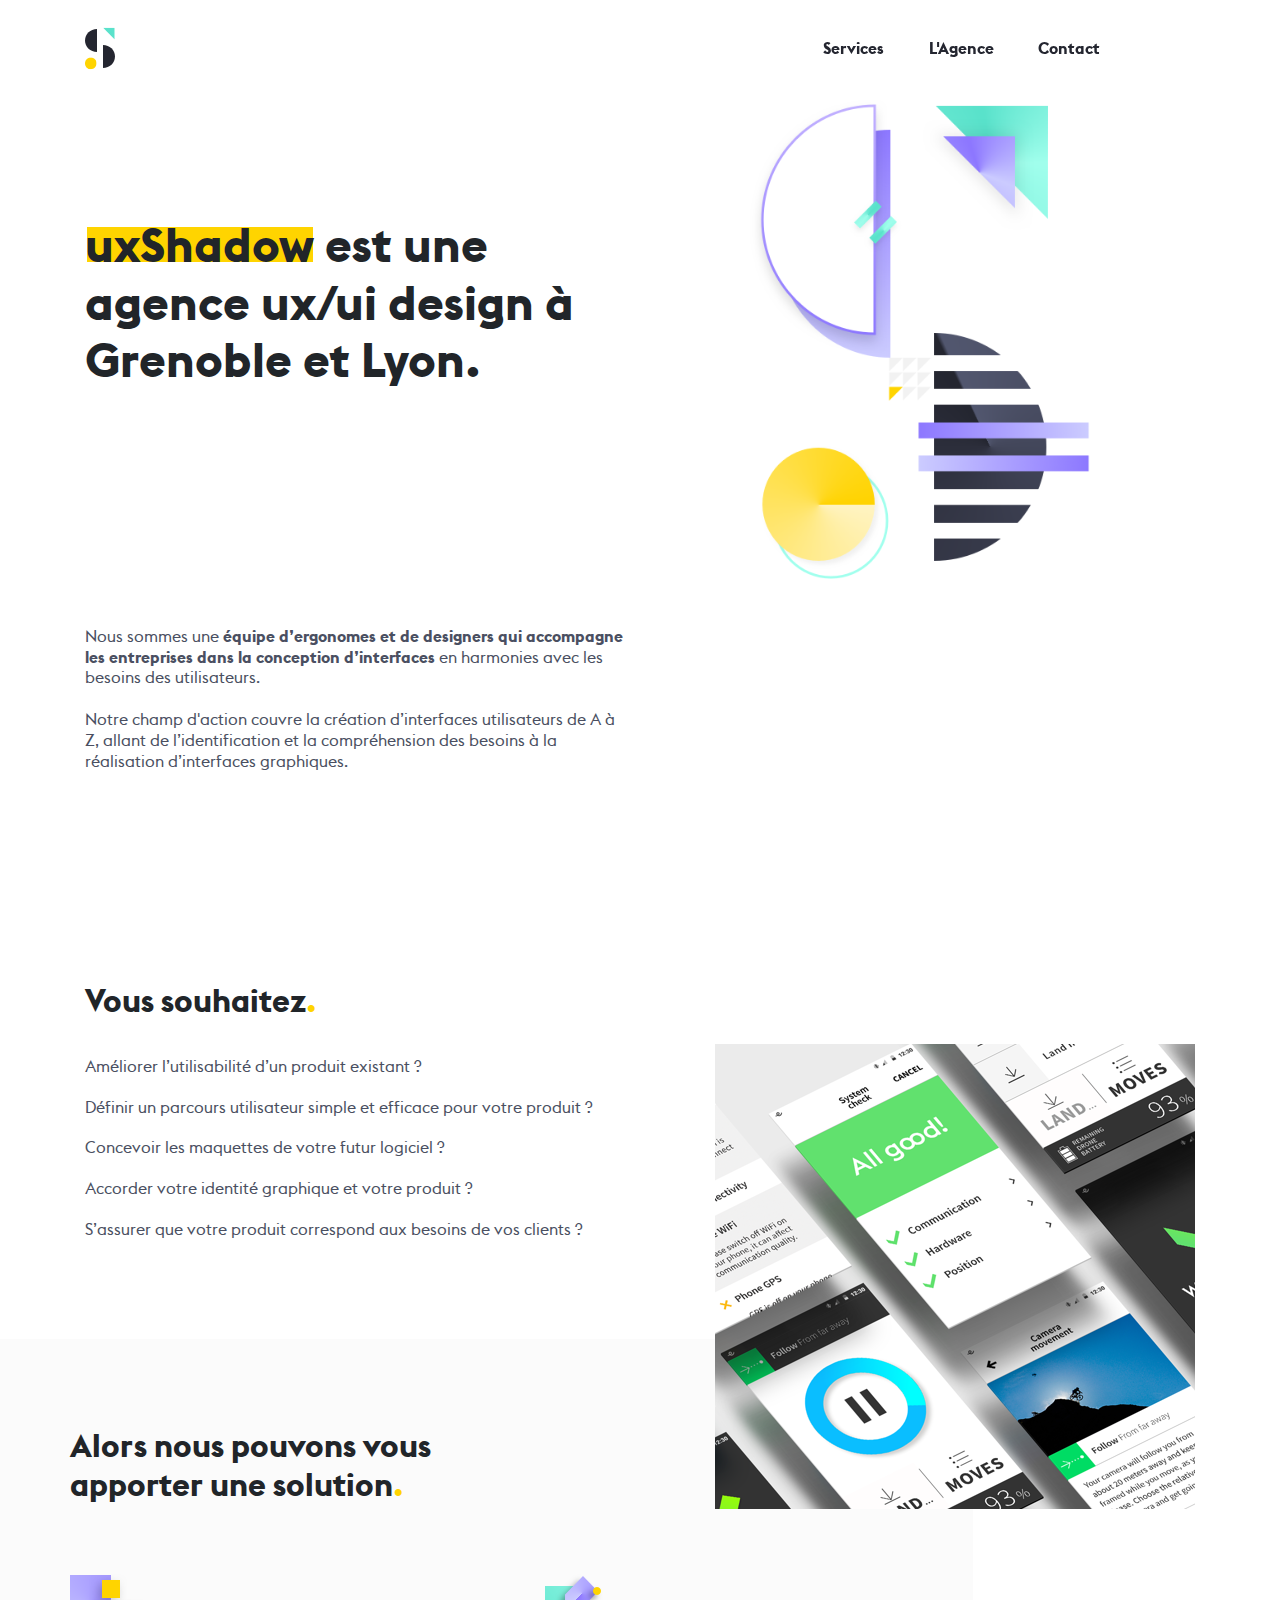
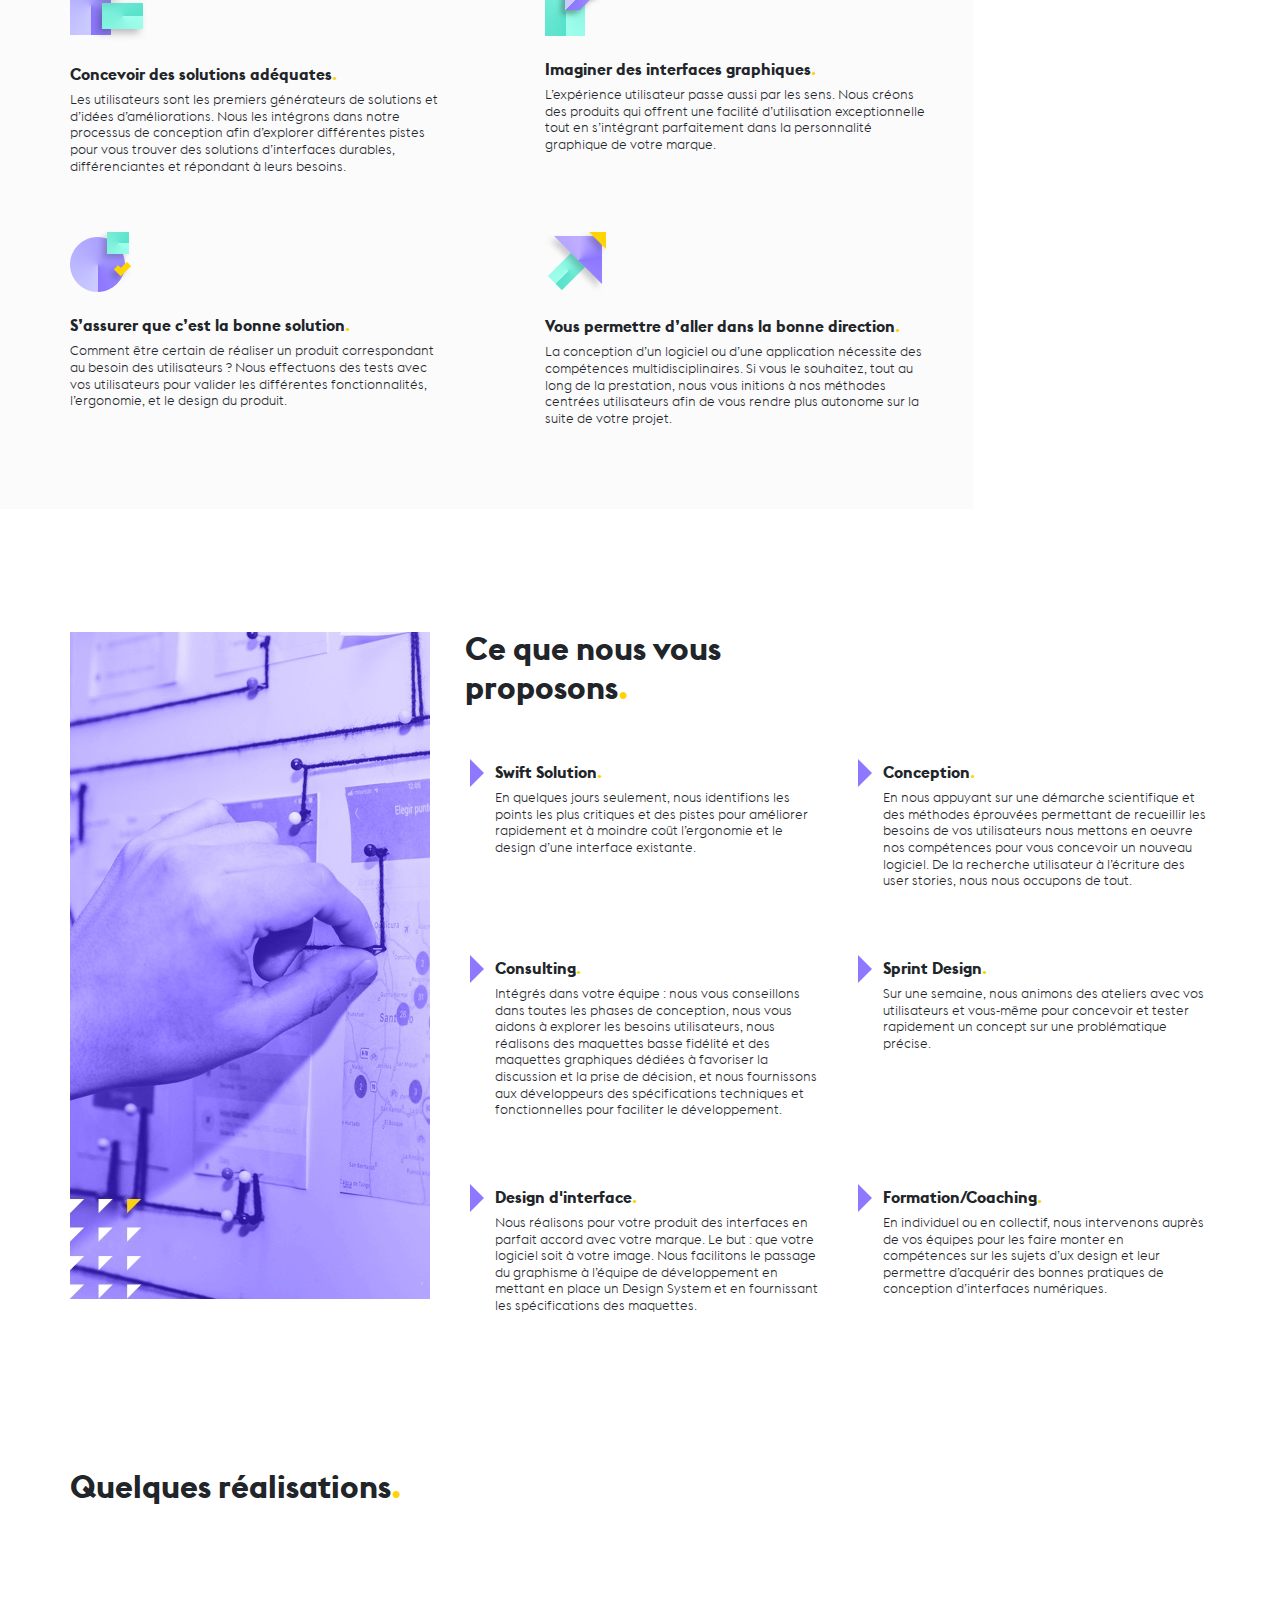
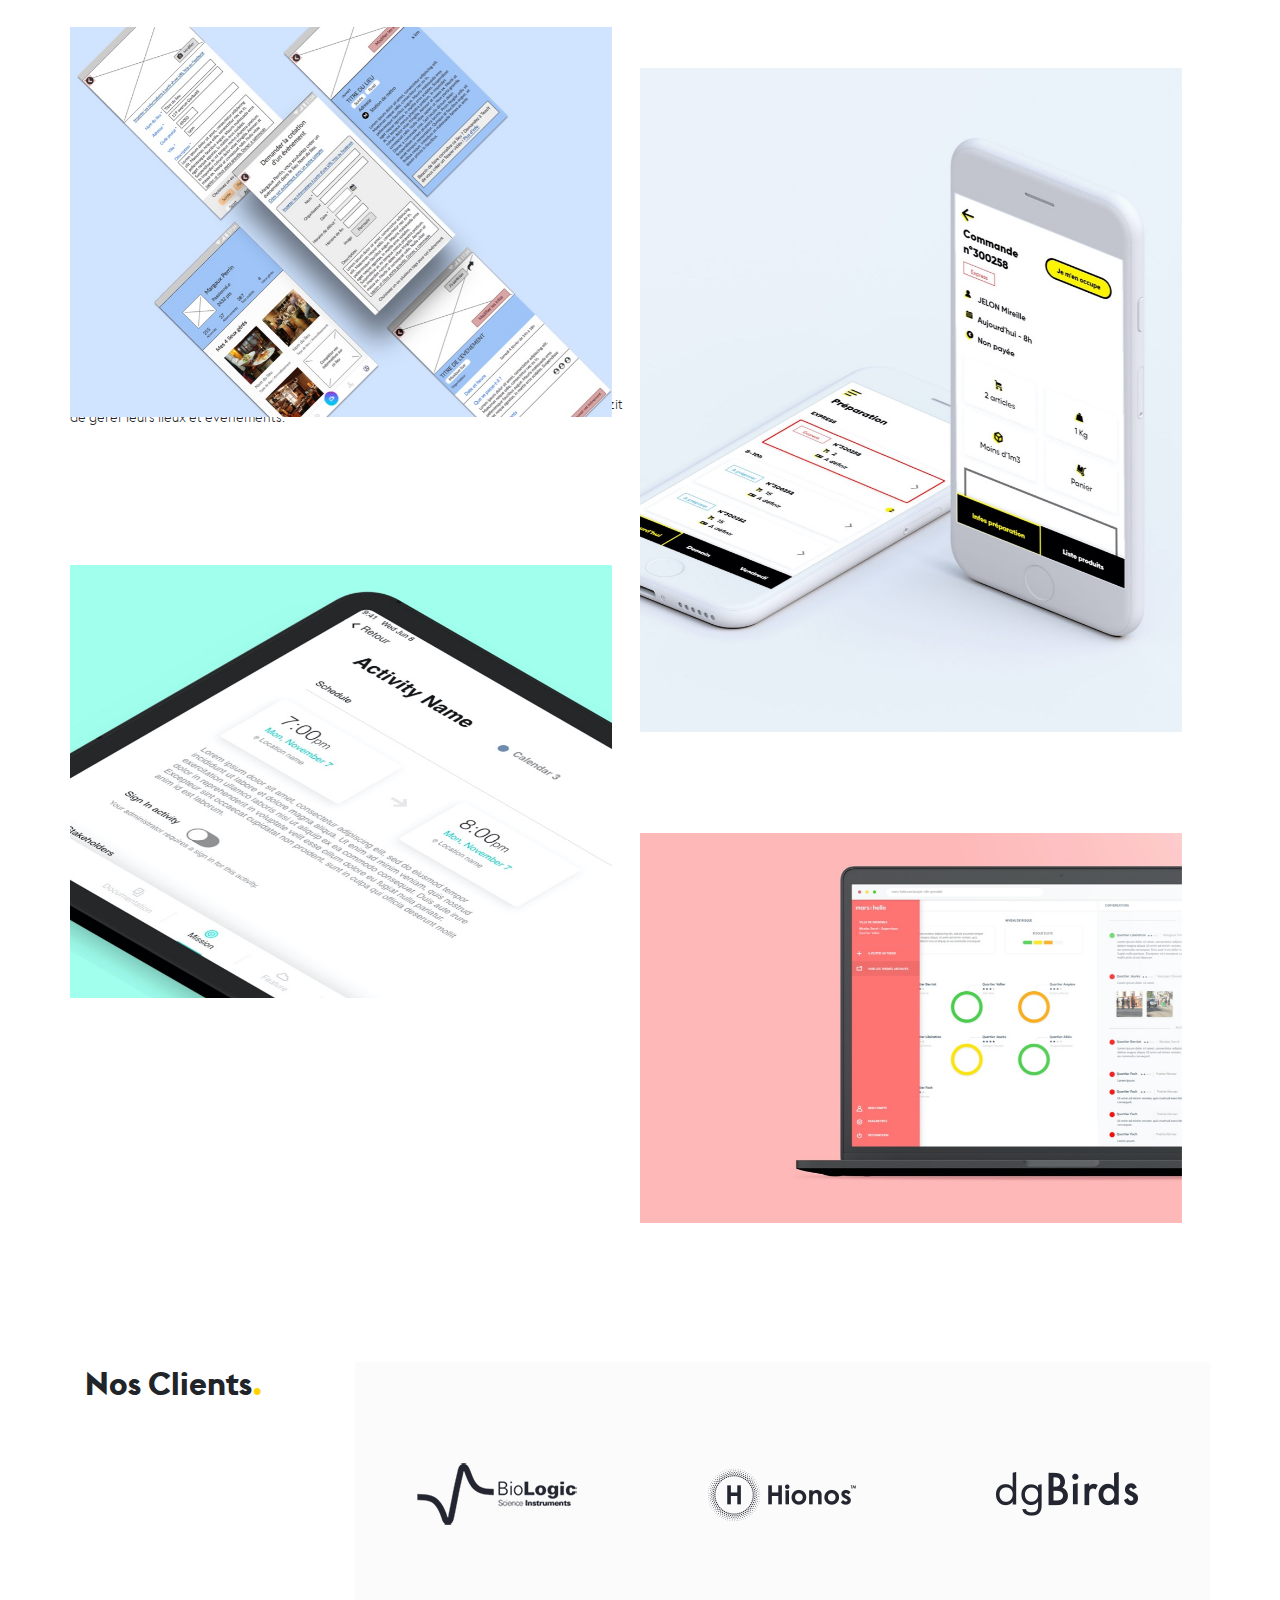
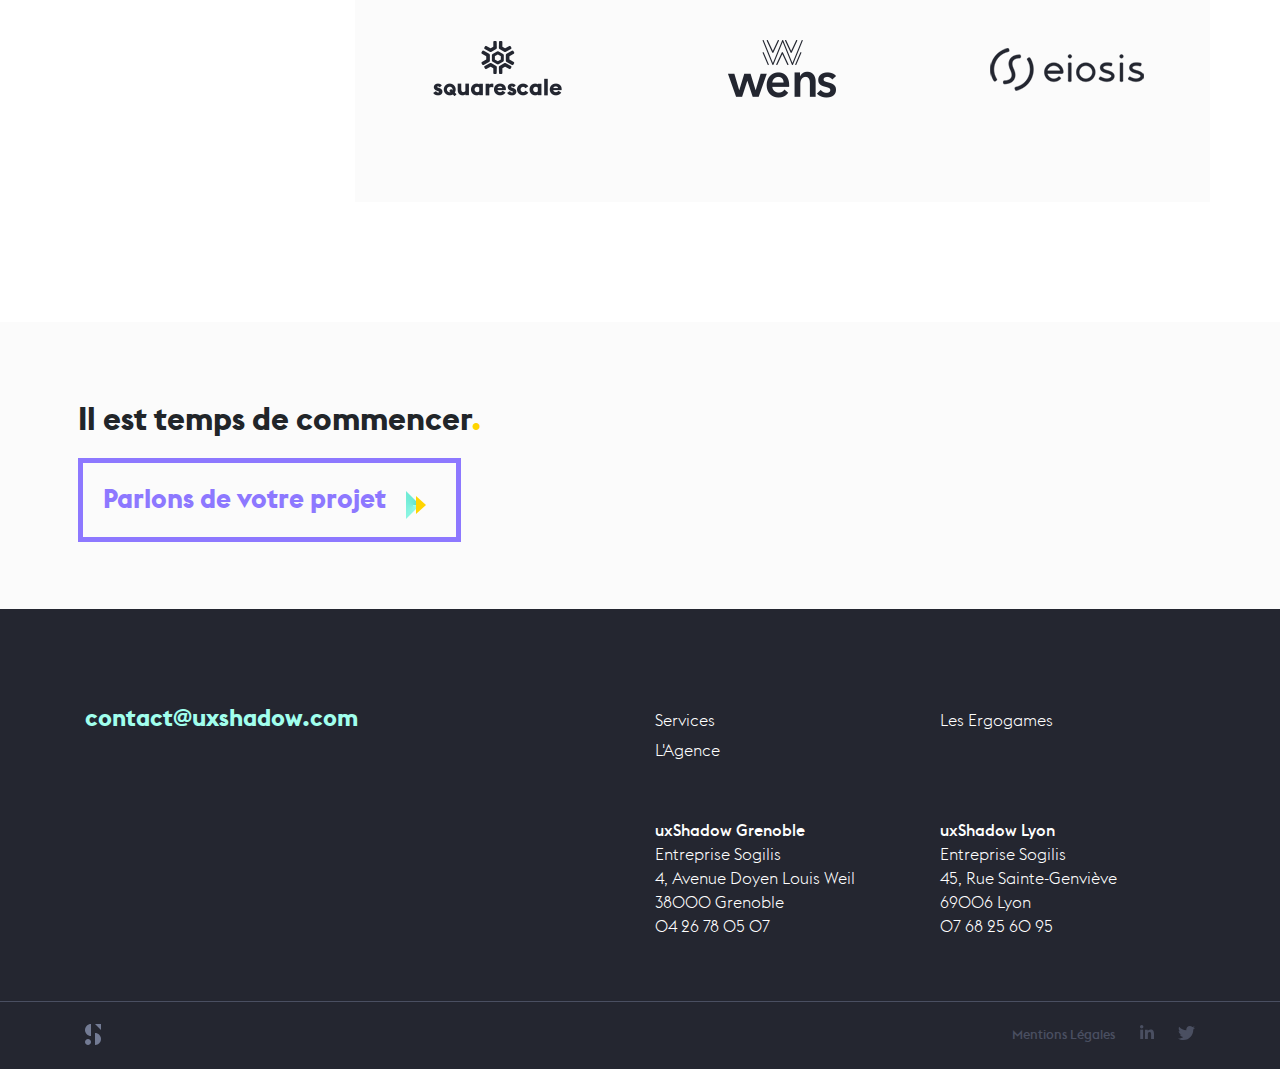
==== index.html @ 004f7e69 "Add files" ====
<!DOCTYPE html>
<html lang="fr">
    <head>

        <!-- Global site tag (gtag.js) - Google Analytics -->
        <script async src="https://www.googletagmanager.com/gtag/js?id=UA-165370632-1"></script>
        <script>
          window.dataLayer = window.dataLayer || [];
          function gtag(){dataLayer.push(arguments);}
          gtag('js', new Date());

          gtag('config', 'UA-165370632-1');
        </script>


        <!-- En-tête de la page -->
        <meta charset="utf-8" />
        <meta name="viewport" content="width=device-width, initial-scale=1, viewport-fit=cover">
        <meta name="viewport" content="width=device-width, initial-scale=1.0">
        <link rel="stylesheet" href="stylesheets/style.css" type="text/css" />
        <link rel="stylesheet" type="text/css" href="stylesheets/bootstrap.css">


        <meta name="google-site-verification" content="0E5t7YF8ZiAk8KM79HQXFUzlAQMVkaPgyvxHr-C_xAs" />
        <meta name="googlebot" content="index, follow" />
        <meta name="description" content="Agence spécialisée UX et UI basée à Grenoble et Lyon. Nous vous accompagnons dans tous vos projets de création ou d'amélioration de l'expérience utilisateur.">
        <meta name="keywords" content="UX Design, UI Design, ergonomie, expérience utilisateur, design interface, design graphique, ergonomie d'interface">
        <meta name="robots" content="index"/>
        <meta name="googlebot" content="index"/>
        <meta name="title" content="uxShadow - Agence UX et UI Design basée à Grenoble et Lyon.">


        <!--<meta name="twitter:card" content="summary" />
        <meta name="twitter:site" content="@flickr" />
        <meta name="twitter:title" content="Small Island Developing States Photo Submission" />
        <meta name="twitter:description" content="View the album on Flickr." />
        <meta name="twitter:image" content="https://farm6.staticflickr.com/5510/14338202952_93595258ff_z.jpg" />-->


        <title>uxShadow - Agence UX/UI à Grenoble et Lyon</title>

        <script src="https://ajax.googleapis.com/ajax/libs/jquery/3.3.1/jquery.min.js" type="text/javascript"></script>
        <script src="../js/js.cookie.js" charset="utf-8" type="text/javascript"></script>

        <link rel="icon" type="image/png" href="img/favicon.png"/>
    </head>

    <body>

        <div class="container-fluid header_content d-md-block d-none">
            <div class="container">
                <div class="row">
                    <div class="col-xl-1 col-lg-1 col-md-1 col-sm-1 ">
                        <a href="index.html"><img src="img/header_logo_uxshadow.svg"></a>
                    </div>
                    <div class="col-xl-6 col-lg-7 offset-lg-4 col-md-10 offset-md-1 text-right menu">
                        <a href="services.html" class="link_services">Services</a>
                        <!--<a href="" class="link_realisations">Réalisations</a>-->
                        <a href="agence.html" class="link_agence">L'Agence</a>
                        <a href="contact.html" class="link_contact">Contact</a>
                    </div>
                </div>
            </div>
        </div>

    
        <div class="container home_hero">
            <div class="row">
                <div class="col-lg-6 col-md-6 col-sm-6 col-10 order-sm-1 order-2">
                    <h1 class="mega_title_1">uxShadow est une agence ux/ui design à Grenoble et Lyon. </h1>

                    <p class="text_level_16pt d-sm-block">
                        Nous sommes une <span class="bold">équipe d’ergonomes et de designers qui accompagne les entreprises dans la conception d’interfaces </span>en harmonies avec les besoins des utilisateurs.
                        <br/><br/>
                        Notre champ d'action couvre la création d’interfaces utilisateurs de A à Z, allant de l’identification et la compréhension des besoins à la réalisation d’interfaces graphiques.
                    </p>
                </div>

                <div class="col-lg-5 offset-lg-1 col-md-6 offset-md-0 col-sm-5 offset-sm-1 col-6 offset-3 order-sm-2 order-1">
                        <img src="img/home_hero_illustr_1.png">
                </div>
            </div>
        </div>


        <!-- Block XS :OFF -> SM:ON -->
            <div class="container home_values d-none d-sm-block">
                <div class="row">
                    <div class="col-lg-6 col-md-6 col-sm-6">
                        <h1 class="mega_title_2">Vous souhaitez<span class="supernova">.</span></h1>
                        <ul>
                            <li class="text_level_16pt">Améliorer l’utilisabilité d’un produit existant ?</li>
                            <li class="text_level_16pt">Définir un parcours utilisateur simple et efficace pour votre produit ? </li>
                            <li class="text_level_16pt">Concevoir les maquettes de votre futur logiciel ?</li>
                            <li class="text_level_16pt">Accorder votre identité graphique et votre produit ? </li>
                            <li class="text_level_16pt">S’assurer que votre produit correspond aux besoins de vos clients ? </li>
                        </ul>
                    </div>

                    <div class="col-lg-6 col-md-6 col-sm-6 text-right">
                        <img src="img/home_value_img_480x265.png" class="thumbnail_scroll">
                    </div>
                </div>
            </div>

        <!-- Block XS :ON -> SM:OFF -->
            <div class="container-fluid home_values_background d-block d-sm-none">
                <div class="container home_values">
                    <div class="row">
                        <div class="col-lg-6 col-md-6 col-sm-6 no_padding_left">
                            <h1 class="mega_title_2">Vous souhaitez<span class="supernova">.</span></h1>
                            <ul>
                                <li class="text_level_16pt">Améliorer l’utilisabilité d’un produit existant ?</li>
                                <li class="text_level_16pt">Définir un parcours utilisateur simple et efficace pour votre produit ? </li>
                                <li class="text_level_16pt">Concevoir les maquettes de votre futur logiciel ?</li>
                                <li class="text_level_16pt">Accorder votre identité graphique et votre produit ? </li>
                                <li class="text_level_16pt">S’assurer que votre produit correspond aux besoins de vos clients ? </li>
                            </ul>
                        </div>
                    </div>
                </div>
            </div>
            <div class="container-fluid home_values_img d-block d-sm-none text-right">
                <img src="img/home_value_img_480x265.png">
            </div>



        <div class="container-fluid home_solutions_background d-sm-block d-none"></div>

        <div class="container home_solutions_content">
            <div class="row">
                <div class="-col-lg-4 col-md-6 col-sm-6 no_padding_left">
                    <h1 class="mega_title_2">Alors nous pouvons vous <br/>apporter une solution<span class="supernova">.</span> </h1>
                </div>
            </div>
            <div class="row">
                <div class="col-lg-4 col-md-5 col-sm-6 col-12">
                    <img src="img/icon_solutions.png"/>
                    <p class="text_level_16pt_bold">Concevoir des solutions adéquates<span class="supernova">.</span></p>
                    <p class="text_level_14pt">
                        Les utilisateurs sont les premiers générateurs de solutions et d’idées d’améliorations. Nous les intégrons dans notre processus de conception afin d’explorer différentes pistes pour vous trouver des solutions d’interfaces durables, différenciantes et répondant à leurs besoins. 
                    </p>
                </div>

                <div class="col-lg-4 offset-lg-1 col-md-5 offset-md-1 col-sm-6 col-12">
                    <img src="img/icon_interfaces.png"/>
                    <p class="text_level_16pt_bold">Imaginer des interfaces graphiques<span class="supernova">.</span></p>
                    <p class="text_level_14pt">
                        L’expérience utilisateur passe aussi par les sens. Nous créons des produits qui offrent une facilité d’utilisation exceptionnelle tout en s’intégrant parfaitement dans la personnalité graphique de votre marque.
                    </p>
                </div>

                <div class="col-lg-4 col-md-5 col-sm-6 col-12">
                    <img src="img/icon_good_solutions.png"/>
                    <p class="text_level_16pt_bold">S’assurer que c’est la bonne solution<span class="supernova">.</span></p>
                    <p class="text_level_14pt">
                        Comment être certain de réaliser un produit correspondant au besoin des utilisateurs ? Nous effectuons des tests avec vos utilisateurs pour valider les différentes fonctionnalités, l’ergonomie, et le design du produit. 
                    </p>
                </div>

                <div class="col-lg-4 offset-lg-1 col-md-5 offset-md-1 col-sm-6 col-12">
                    <img src="img/icon_direction.png"/>
                    <p class="text_level_16pt_bold">Vous permettre d’aller dans la bonne direction<span class="supernova">.</span></p>
                    <p class="text_level_14pt">
                        La conception d’un logiciel ou d’une application nécessite des compétences multidisciplinaires. Si vous le souhaitez, tout au long de la prestation, nous vous initions à nos méthodes centrées utilisateurs afin de vous rendre plus autonome sur la suite de votre projet.
                    </p>
                </div>
            </div>
        </div>

        <div class="container home_offre">
            <div class="row">
                <div class="col-xl-4 col-lg-4 d-lg-block d-none no_padding_left">
                    <img src="img/home_offre_1.jpg">
                </div>

                <div class="col-xl-4 col-lg-4 col-md-4 d-lg-none d-md-block d-none no_padding_left">
                    <img src="img/home_offre_1_md.jpg">
                </div>

                <div class="col-xl-8 col-lg-8 col-md-8 col-sm-12 col-11 no_padding_right">
                    <div class="row">
                        <div class="col-xl-6 col-lg-10 col-md-10 col-12">
                            <h1 class="mega_title_2">Ce que nous vous proposons<span class="supernova">.</span> </h1>
                        </div>
                    </div>
                    <div class="row">
                        <div class="col-xl-6 col-lg-6 col-md-6 col-sm-6 col-12">
                            <p class="text_level_16pt_bold">Swift Solution<span class="supernova">.</span></p>
                            <p class="text_level_14pt">
                                En quelques jours seulement, nous identifions les points les plus critiques et des pistes pour améliorer rapidement et à moindre coût l’ergonomie et le design d’une interface existante.
                            </p>
                        </div>
                        <div class="col-xl-6 col-lg-6 col-md-6 col-sm-6 col-12">
                            <p class="text_level_16pt_bold">Conception<span class="supernova">.</span></p>
                            <p class="text_level_14pt">
                                En nous appuyant sur une démarche scientifique et des méthodes éprouvées permettant de recueillir les besoins de vos utilisateurs nous mettons en oeuvre nos compétences pour vous concevoir un nouveau logiciel. De la recherche utilisateur à l’écriture des user stories, nous nous occupons de tout. 
                            </p>
                        </div>
                        <div class="col-xl-6 col-lg-6 col-md-6 col-sm-6 col-12">
                            <p class="text_level_16pt_bold">Consulting<span class="supernova">.</span></p>
                            <p class="text_level_14pt">
                                Intégrés dans votre équipe : nous vous conseillons dans toutes les phases de conception, nous vous aidons à explorer les besoins utilisateurs, nous réalisons des maquettes basse fidélité et des maquettes graphiques dédiées à favoriser la discussion et la prise de décision, et nous fournissons aux développeurs des spécifications techniques et fonctionnelles pour faciliter le développement. 
                            </p>
                        </div>
                        <div class="col-xl-6 col-lg-6 col-md-6 col-sm-6 col-12">
                            <p class="text_level_16pt_bold">Sprint Design<span class="supernova">.</span></p>
                            <p class="text_level_14pt">
                                Sur une semaine, nous animons des ateliers avec vos utilisateurs et vous-même pour concevoir et tester rapidement un concept sur une problématique précise.
                            </p>
                        </div>

                        <div class="col-xl-6 col-lg-6 col-md-6 col-sm-6 col-12">
                            <p class="text_level_16pt_bold">Design d'interface<span class="supernova">.</span></p>
                            <p class="text_level_14pt">
                               Nous réalisons pour votre produit des interfaces en parfait accord avec votre marque. Le but : que votre logiciel soit à votre image. Nous facilitons le passage du graphisme à l’équipe de développement en mettant en place un Design System et en fournissant les spécifications des maquettes.
                            </p>
                        </div>

                        <div class="col-xl-6 col-lg-6 col-md-6 col-sm-6 col-12">
                            <p class="text_level_16pt_bold">Formation/Coaching<span class="supernova">.</span></p>
                            <p class="text_level_14pt">
                               En individuel ou en collectif, nous intervenons auprès de vos équipes pour les faire monter en compétences sur les sujets d’ux design et leur permettre d’acquérir des bonnes pratiques de conception d’interfaces numériques.
                            </p>
                        </div>
                    </div>
                </div>
            </div>
        </div>

        <div class="container home_realisations">
            <div class="row">
                <h1 class="mega_title_2">Quelques réalisations<span class="supernova">.</span> </h1>
            </div>
            <div class="row">
                <div class="col-lg-6 col-md-6 col-sm-6 col-6">
                    <div class="project_section">
                            <img src="img/project/project_ex_1.jpg" class="thumbnail_scroll">
                        <p class="text_level_16pt_bold">Teazit</p>
                        <p class="text_level_14pt d-sm-block d-none">Conception du parcours utilisateur pour permettre aux utilisateurs professionnels de Teazit de gérer leurs lieux et évenements.</p>
                    </div>

                    <div class="project_section">
                        <img src="img/project/project_ex_3.jpg" class="thumbnail_scroll">
                        <p class="text_level_16pt_bold">dgBirds</p>
                        <p class="text_level_14pt d-sm-block d-none">Refonte graphique de l'interface de l'application iPad dgBirds.</p>
                    </div>

                    <!--<div class="project_section">
                        <img src="img/project/project_ex_2.jpg" class="thumbnail_scroll">
                        <p class="text_level_16pt_bold">Titre du projet</p>
                        <p class="text_level_14pt">Titre du projet</p>
                    </div>-->
                </div>

                <div class="col-lg-6 col-md-6 col-sm-6 col-6">
                    <div class="project_section">
                        <img src="img/project/project_ex_2.jpg" class="thumbnail_scroll">
                        <p class="text_level_16pt_bold">Entrepôt du Bricolage</p>
                        <p class="text_level_14pt d-sm-block d-none">Mise en place d’un design sprint et création d’un<br/>prototype interactif de gestion logistique des préparation des commandes clients.</p>
                    </div>

                    <div class="project_section">
                        <img src="img/project/project_ex_4.jpg" class="thumbnail_scroll">
                        <p class="text_level_16pt_bold">Mars:Hello</p>
                        <p class="text_level_14pt d-sm-block d-none">Refonte ergonomique et graphique de l'interface de l'application Mars:Hello.</p>
                    </div>

                </div>
            </div>
        </div>



        <div class="container zone_clients">
            <div class="row">
                <div class="col-lg-3 col-md-3 col-sm-12 col-12">
                    <h1 class="mega_title_2">
                        Nos Clients<span class="supernova">.</span> 
                    </h1>
                </div>

                <div class="col-lg-9 col-md-9 col-sm-12 all_logo">
                    <div class="row top_line">
                        <div class="col-lg-4 col-md-4 col-sm-4 col-4 text-center align-middle">
                            <a href="https://www.biologic.net/"><img src="img/client/client_biologic.png"></a>
                        </div>
                        <div class="col-lg-4 col-md-4 col-sm-4 col-4 text-center">
                            <a href="https://www.hionos.com/"><img src="img/client/client_hionos.png"></a>
                        </div>
                        <div class="col-lg-4 col-md-4 col-sm-4 col-4 text-center">
                            <a href="https://www.dgbirds.com/"><img src="img/client/client_dgbirds.png"></a>
                        </div>
                    </div>

                    <div class="row middle_line">
                        <div class="col-lg-4 col-md-4 col-sm-4 col-4 text-center">
                            <a href="https://www.squarescale.com/"><img src="img/client/client_squarescale.png"></a>
                        </div>
                        <div class="col-lg-4 col-md-4 col-sm-4 col-4 text-center">
                            <a href="https://wens-innov.com"><img src="img/client/client_wens.png"></a>
                        </div>
                        <div class="col-lg-4 col-md-4 col-sm-4 col-4 text-center">
                            <a href="https://www.eiosis.com/"><img src="img/client/client_eiosis.png"></a>
                        </div>
                    </div>

                    <!-- <div class="row bottom_line">
                        <div class="col-lg-4 col-md-4 col-sm-4 col-4 text-center">
                            <img src="img/client/client_hexo.png">
                        </div>
                        <div class="col-lg-4 col-md-4 col-sm-4 col-4 text-center">
                            <img src="img/client/client_hexo.png">
                        </div>
                        <div class="col-lg-4 col-md-4 col-sm-4 col-4 text-center">
                            <img src="img/client/client_hexo.png">
                        </div>
                    </div>-->
                </div>
            </div>
        </div>

        

        <div class="container-fluid zone_contact_2 no_padding_left">
            <div class="container">
                <div class="row">
                    <div class="col-xl-10 offset-xl-0 col-lg-12 offset-lg-1 col-md-10 col-sm-10 col-12">
                        <h1 class="mega_title_1">Il est temps de commencer<span class="supernova">.</span></h1>
                        <a href="contact.html">Parlons de votre projet<img src="img/artefact_fleche.png"></a>
                    </div>
                </div>
            </div>
        </div>


        <footer class="container-fluid">
            <div class="container pre_footer">
                <div class="row">
                    <div class="col-lg-4 col-md-5 col-sm- col-12">
                        <a href="contact.html" class="link_mail">contact@uxshadow.com</a>
                    </div>
                    <div class="col-lg-6 offset-lg-2 col-md-7 offset-md-0 col-sm-7 col-12">
                        <div class="row link_pages">
                            <div class="col-lg-6 col-md-6 col-sm-6 col-6">
                                <ul>
                                    <a href="services.html">Services</a>
                                    <!--<li><a href="">Nos Réalisations</a></li>-->
                                    <li><a href="agence.html">L'Agence</a></li>
                                </ul>
                            </div>
                            <div class="col-lg-6 col-md-6 col-sm-6 col-6">
                                <ul>
                                    <li><a href="https://www.ergogames.fr">Les Ergogames</a></li>
                                    <!--<li><a href="">Blog</a></li>-->
                                    <!--<li><a href="">Jobs</a></li>-->
                                </ul>
                            </div>
                        </div>

                        <div class="row link_places">
                            <div class="col-lg-6 col-md-6 col-sm-6 col-6">
                                <ul>
                                    <li class="medium">uxShadow Grenoble</li>
                                    <li>Entreprise Sogilis</li>
                                    <li>4, Avenue Doyen Louis Weil</li>
                                    <li>38000 Grenoble</li>
                                    <li><a href="tel:+33426780607">04 26 78 05 07</a></li>
                                </ul>
                            </div>
                            <div class="col-lg-6 col-md-6 col-sm-6 col-6">
                                <ul>
                                    <li class="medium">uxShadow Lyon</li>
                                    <li>Entreprise Sogilis</li>
                                    <li>45, Rue Sainte-Genviève</li>
                                    <li>69006 Lyon</li>
                                    <li><a href="tel:+33768256095">07 68 25 60 95</a></li>
                                </ul>
                            </div>
                        </div>
                    </div>
                </div>
            </div>

            <div class="horizontal_line"></div>
            <div class="container sub_footer">
                <div class="row">
                    <div class="col-1">
                        <img src="img/footer_logo_uxshadow.svg">
                    </div>
                    <div class="col-11 text-right">
                        <a href="mentions_legales.html" class="link_mentions_legales">Mentions Légales</a>
                        <a href="#NULL"><img src="img/footer_linkedin.svg" class="linkedin"></a>
                        <a href="https://twitter.com/uxshadow?lang=fr"><img src="img/footer_twitter.svg" class="twitter"></a>
                    </div>
                </div>
            </div>
        </footer>


        <!-- Menu Mobile --> 
            <div class="content-menu-mobile d-block d-md-none" id="content-menu">
                <div class="container">
                  <div class="col-xs-1">
                    <a href="index.html"><img src="img/header_logo_uxshadow.svg"></a>
                  </div>
                  <div class="col-xs-2 col-xs-offset-7">
                    <a href="#" class="menuBtn">
                      <span class="lines"></span>
                    </a>
                    <nav class="mainMenuMobile">
                    <ul>
                      <li>
                        <a href="services.html">Services</a>
                      </li>
                      <li>
                        <a href="agence.html">L'Agence</a>
                      </li>
                      <li>
                        <!--<a href="#NULL">Réalisations</a>-->
                      </li>
                       <li>
                        <a href="contact.html">Contact</a>
                      </li>
                    </ul>
                  </nav>
                  </div>
                </div>
          </div>
          



        <!-- Script Display Menu Mobile -->
            <script>
                $('.menuBtn').click(function() {
                  $(this).toggleClass('act');
                    if($(this).hasClass('act')) {
                      $('.mainMenuMobile').addClass('act');
                    }
                    else {
                      $('.mainMenuMobile').removeClass('act');
                    }
                });
            </script>

        <!-- Change class header Tablet and Desktop when user is scrolling --> 
            <script type="text/javascript">
                $(function() {
                    //caches a jQuery object containing the header element
                    var header = $(".header_content");
                    $(window).scroll(function() {
                        var scroll = $(window).scrollTop();

                        if (scroll >= 50) {
                            header.removeClass('header_content').addClass("header_content_scroll");
                        } else {
                            header.removeClass("header_content_scroll").addClass('header_content');
                        }
                    });
                });
            </script>


        <!-- Add Parallax Effect on pictures with .thumbnail_scroll class --> 
            <script src="js/simpleParallax.js"></script>
            <script type="text/javascript">
                var image = document.getElementsByClassName('thumbnail_scroll');
                new simpleParallax(image, {
                    orientation: 'up',
                    scale: 1.3,
                    delay:0.8,
                    maxTransition: 50,
                    overflow: true
                });
            </script>

    </body>
</html>
---- stylesheets/style.css ----
/* Welcome to Compass.
 * In this file you should write your main styles. (or centralize your imports)
 * Import this file using the following HTML or equivalent:
 * <link href="/stylesheets/screen.css" media="screen, projection" rel="stylesheet" type="text/css" /> */
/* line 5, ../../../../../../../../Applications/compass.app/Contents/Resources/lib/ruby/compass_1.0/compass-core-1.0.3/stylesheets/compass/reset/_utilities.scss */
html, body, div, span, applet, object, iframe,
h1, h2, h3, h4, h5, h6, p, blockquote, pre,
a, abbr, acronym, address, big, cite, code,
del, dfn, em, img, ins, kbd, q, s, samp,
small, strike, strong, sub, sup, tt, var,
b, u, i, center,
dl, dt, dd, ol, ul, li,
fieldset, form, label, legend,
table, caption, tbody, tfoot, thead, tr, th, td,
article, aside, canvas, details, embed,
figure, figcaption, footer, header, hgroup,
menu, nav, output, ruby, section, summary,
time, mark, audio, video {
  margin: 0;
  padding: 0;
  border: 0;
  font: inherit;
  font-size: 100%;
  vertical-align: baseline;
}

/* line 22, ../../../../../../../../Applications/compass.app/Contents/Resources/lib/ruby/compass_1.0/compass-core-1.0.3/stylesheets/compass/reset/_utilities.scss */
html {
  line-height: 1;
}

/* line 24, ../../../../../../../../Applications/compass.app/Contents/Resources/lib/ruby/compass_1.0/compass-core-1.0.3/stylesheets/compass/reset/_utilities.scss */
ol, ul {
  list-style: none;
}

/* line 26, ../../../../../../../../Applications/compass.app/Contents/Resources/lib/ruby/compass_1.0/compass-core-1.0.3/stylesheets/compass/reset/_utilities.scss */
table {
  border-collapse: collapse;
  border-spacing: 0;
}

/* line 28, ../../../../../../../../Applications/compass.app/Contents/Resources/lib/ruby/compass_1.0/compass-core-1.0.3/stylesheets/compass/reset/_utilities.scss */
caption, th, td {
  text-align: left;
  font-weight: normal;
  vertical-align: middle;
}

/* line 30, ../../../../../../../../Applications/compass.app/Contents/Resources/lib/ruby/compass_1.0/compass-core-1.0.3/stylesheets/compass/reset/_utilities.scss */
q, blockquote {
  quotes: none;
}
/* line 103, ../../../../../../../../Applications/compass.app/Contents/Resources/lib/ruby/compass_1.0/compass-core-1.0.3/stylesheets/compass/reset/_utilities.scss */
q:before, q:after, blockquote:before, blockquote:after {
  content: "";
  content: none;
}

/* line 32, ../../../../../../../../Applications/compass.app/Contents/Resources/lib/ruby/compass_1.0/compass-core-1.0.3/stylesheets/compass/reset/_utilities.scss */
a img {
  border: none;
}

/* line 116, ../../../../../../../../Applications/compass.app/Contents/Resources/lib/ruby/compass_1.0/compass-core-1.0.3/stylesheets/compass/reset/_utilities.scss */
article, aside, details, figcaption, figure, footer, header, hgroup, main, menu, nav, section, summary {
  display: block;
}

@font-face {
  font-family: 'euclid_flexbold';
  src: url("../font/euclidflex-bold-webfont.woff2") format("woff2"), url("../font/euclidflex-bold-webfont.woff") format("woff");
  font-weight: normal;
  font-style: normal;
}
@font-face {
  font-family: 'euclid_flexbold_italic';
  src: url("../font/euclidflex-bolditalic-webfont.woff2") format("woff2"), url("../font/euclidflex-bolditalic-webfont.woff") format("woff");
  font-weight: normal;
  font-style: normal;
}
@font-face {
  font-family: 'euclid_flexlight';
  src: url("../font/euclidflex-light-webfont.woff2") format("woff2"), url("../font/euclidflex-light-webfont.woff") format("woff");
  font-weight: normal;
  font-style: normal;
}
@font-face {
  font-family: 'euclid_flexlight_italic';
  src: url("../font/euclidflex-lightitalic-webfont.woff2") format("woff2"), url("../font/euclidflex-lightitalic-webfont.woff") format("woff");
  font-weight: normal;
  font-style: normal;
}
@font-face {
  font-family: 'euclid_flexmedium';
  src: url("../font/euclidflex-medium-webfont.woff2") format("woff2"), url("../font/euclidflex-medium-webfont.woff") format("woff");
  font-weight: normal;
  font-style: normal;
}
@font-face {
  font-family: 'euclid_flexmedium_italic';
  src: url("../font/euclidflex-mediumitalic-webfont.woff2") format("woff2"), url("../font/euclidflex-mediumitalic-webfont.woff") format("woff");
  font-weight: normal;
  font-style: normal;
}
@font-face {
  font-family: 'euclid_flexregular';
  src: url("../font/euclidflex-regular-webfont.woff2") format("woff2"), url("../font/euclidflex-regular-webfont.woff") format("woff");
  font-weight: normal;
  font-style: normal;
}
@font-face {
  font-family: 'euclid_flexitalic';
  src: url("../font/euclidflex-regularitalic-webfont.woff2") format("woff2"), url("../font/euclidflex-regularitalic-webfont.woff") format("woff");
  font-weight: normal;
  font-style: normal;
}
@font-face {
  font-family: 'euclid_flexultralight';
  src: url("../font/euclidflex-ultralight-webfont.woff2") format("woff2"), url("../font/euclidflex-ultralight-webfont.woff") format("woff");
  font-weight: normal;
  font-style: normal;
}
@font-face {
  font-family: 'euclid_flexultralight_italic';
  src: url("../font/euclidflex-ultralightitalic-webfont.woff2") format("woff2"), url("../font/euclidflex-ultralightitalic-webfont.woff") format("woff");
  font-weight: normal;
  font-style: normal;
}
/* COLORS *********************/
/*Primary*/
/*Blue Grey*/
/*Grey*/
/*Blue*/
/*Purple*/
@media screen and (min-width: 1200px) {
  /* TITLES TYPOS **********************/
  /* line 129, ../sass/style.scss */
  .mega_title_1 {
    font-family: 'euclid_flexbold';
    font-size: 3em;
  }

  /* line 134, ../sass/style.scss */
  .mega_title_2 {
    font-family: 'euclid_flexbold';
    font-size: 2em;
  }

  /* line 139, ../sass/style.scss */
  .mega_title_3 {
    font-family: 'euclid_flexbold';
    font-size: 1.5em;
  }

  /* line 145, ../sass/style.scss */
  .light_title_1 {
    font-family: 'euclid_flexlight';
    font-size: 3.5em;
  }

  /* line 150, ../sass/style.scss */
  .light_title_2 {
    font-family: 'euclid_flexlight';
    font-size: 2em;
  }

  /* TEXTS TYPOS **********************/
  /* line 157, ../sass/style.scss */
  .bold {
    font-family: 'euclid_flexbold';
  }

  /* line 161, ../sass/style.scss */
  .medium {
    font-family: 'euclid_flexmedium';
  }

  /* line 165, ../sass/style.scss */
  .text_level_16pt_bold {
    font-size: 1em;
    font-family: 'euclid_flexbold';
    line-height: 1.3;
  }

  /* line 171, ../sass/style.scss */
  .text_level_16pt {
    font-size: 1em;
    font-family: 'euclid_flexregular';
    line-height: 1.3;
  }

  /* line 177, ../sass/style.scss */
  .text_level_14pt_bold {
    font-size: 0.8em;
    font-family: 'euclid_flexbold';
    line-height: 1.3;
  }

  /* line 183, ../sass/style.scss */
  .text_level_14pt {
    font-size: 0.8em;
    font-family: 'euclid_flexlight';
    line-height: 1.3;
  }

  /* BUTTONS ********************/
  /* line 192, ../sass/style.scss */
  .link_heliotrope {
    font-family: 'euclid_flexregular';
    color: #8d78ff;
  }

  /* COMMON ********************/
  /* line 200, ../sass/style.scss */
  .supernova {
    color: #ffd400;
  }

  /* line 204, ../sass/style.scss */
  .heliotrope {
    color: #8d78ff;
  }

  /* line 208, ../sass/style.scss */
  .no_padding_right {
    padding-right: 0 !important;
  }

  /* line 212, ../sass/style.scss */
  .no_padding_left {
    padding-left: 0 !important;
  }

  /* HEADER *********************/
  /* line 218, ../sass/style.scss */
  .header_content {
    padding-top: 3vh;
    padding-bottom: 3vh;
    position: fixed !important;
    top: 0;
    z-index: 999;
    -webkit-transition: all 0.3s;
    -moz-transition: all 0.3s;
    -o-transition: all 0.3s;
    transition: all 0.3s;
  }
  /* line 229, ../sass/style.scss */
  .header_content .menu {
    margin-top: 10px;
  }
  /* line 232, ../sass/style.scss */
  .header_content .menu a {
    margin-left: 40px;
    font-size: 1em;
    font-family: 'euclid_flexbold';
    color: #242630;
    text-decoration: none;
    -webkit-transition: all 0.3s;
    -moz-transition: all 0.3s;
    -o-transition: all 0.3s;
    transition: all 0.3s;
  }
  /* line 244, ../sass/style.scss */
  .header_content .menu a:hover {
    color: #45ad99;
  }
  /* line 248, ../sass/style.scss */
  .header_content .menu .link_contact::before, .header_content .menu .link_agence::before, .header_content .menu .link_realisations::before, .header_content .menu .link_services::before {
    content: url("../img/artefact_menu.png");
    width: 8px;
    height: 10px;
    position: absolute;
    margin-top: -25px;
    margin-left: -14px;
    -webkit-transition: all 0.3s;
    -moz-transition: all 0.3s;
    -o-transition: all 0.3s;
    transition: all 0.3s;
    opacity: 0;
  }
  /* line 262, ../sass/style.scss */
  .header_content .menu .link_services:hover::before {
    opacity: 1;
    margin-top: 6px;
  }
  /* line 267, ../sass/style.scss */
  .header_content .menu .link_realisations:hover::before {
    opacity: 1;
    margin-top: 6px;
  }
  /* line 272, ../sass/style.scss */
  .header_content .menu .link_agence:hover::before {
    opacity: 1;
    margin-top: 6px;
  }
  /* line 277, ../sass/style.scss */
  .header_content .menu .link_contact:hover::before {
    opacity: 1;
    margin-top: 6px;
  }

  /* line 284, ../sass/style.scss */
  .header_content_scroll {
    background-color: white;
    padding-top: 1vh;
    padding-bottom: 1vh;
    position: fixed !important;
    top: 0;
    z-index: 999;
    -webkit-box-shadow: 0px 4px 24px 0px rgba(0, 0, 0, 0.23);
    -moz-box-shadow: 0px 4px 24px 0px rgba(0, 0, 0, 0.23);
    box-shadow: 0px 4px 24px 0px rgba(0, 0, 0, 0.23);
    -webkit-transition: all 0.3s;
    -moz-transition: all 0.3s;
    -o-transition: all 0.3s;
    transition: all 0.3s;
  }
  /* line 299, ../sass/style.scss */
  .header_content_scroll .menu {
    margin-top: 10px;
  }
  /* line 302, ../sass/style.scss */
  .header_content_scroll .menu a {
    margin-left: 40px;
    font-size: 0.9em;
    font-family: 'euclid_flexbold';
    color: #242630;
    text-decoration: none;
    -webkit-transition: all 0.3s;
    -moz-transition: all 0.3s;
    -o-transition: all 0.3s;
    transition: all 0.3s;
  }
  /* line 314, ../sass/style.scss */
  .header_content_scroll .menu a:hover {
    color: #45ad99;
  }
  /* line 318, ../sass/style.scss */
  .header_content_scroll .menu .link_contact::before, .header_content_scroll .menu .link_agence::before, .header_content_scroll .menu .link_realisations::before, .header_content_scroll .menu .link_services::before {
    content: url("../img/artefact_menu.png");
    width: 8px;
    height: 10px;
    position: absolute;
    margin-top: -25px;
    margin-left: -14px;
    -webkit-transition: all 0.3s;
    -moz-transition: all 0.3s;
    -o-transition: all 0.3s;
    transition: all 0.3s;
    opacity: 0;
  }
  /* line 332, ../sass/style.scss */
  .header_content_scroll .menu .link_services:hover::before {
    opacity: 1;
    margin-top: 6px;
  }
  /* line 337, ../sass/style.scss */
  .header_content_scroll .menu .link_realisations:hover::before {
    opacity: 1;
    margin-top: 6px;
  }
  /* line 342, ../sass/style.scss */
  .header_content_scroll .menu .link_agence:hover::before {
    opacity: 1;
    margin-top: 6px;
  }
  /* line 347, ../sass/style.scss */
  .header_content_scroll .menu .link_agence:active::before {
    opacity: 1;
    margin-top: 6px;
  }
  /* line 352, ../sass/style.scss */
  .header_content_scroll .menu .link_contact:hover::before {
    opacity: 1;
    margin-top: 6px;
  }

  /* FOOTER *********************/
  /* line 361, ../sass/style.scss */
  footer {
    background-color: #242630;
    margin-top: 0px;
    padding-left: 0 !important;
    padding-right: 0 !important;
    padding-bottom: 20px;
  }
  /* line 368, ../sass/style.scss */
  footer .pre_footer {
    padding-top: 100px;
    padding-bottom: 40px;
  }
  /* line 372, ../sass/style.scss */
  footer .pre_footer .link_mail {
    color: #a1ffed;
    font-size: 1.5em;
    text-decoration: none;
    font-family: 'euclid_flexbold';
    -webkit-transition: all 0.6s;
    -moz-transition: all 0.6s;
    -o-transition: all 0.6s;
    transition: all 0.6s;
  }
  /* line 383, ../sass/style.scss */
  footer .pre_footer .link_mail:hover {
    color: white;
    text-decoration: underline;
  }
  /* line 390, ../sass/style.scss */
  footer .pre_footer .link_pages a {
    color: white;
    font-size: 1em;
    text-decoration: none;
    font-family: 'euclid_flexlight';
    -webkit-transition: all 0.6s;
    -moz-transition: all 0.6s;
    -o-transition: all 0.6s;
    transition: all 0.6s;
  }
  /* line 401, ../sass/style.scss */
  footer .pre_footer .link_pages a:hover {
    color: #a1ffed;
    text-decoration: underline;
  }
  /* line 407, ../sass/style.scss */
  footer .pre_footer .link_places {
    margin-top: 40px;
    color: white;
    font-size: 1em;
    font-family: 'euclid_flexlight';
  }
  /* line 413, ../sass/style.scss */
  footer .pre_footer .link_places a {
    color: white;
    font-size: 1em;
    text-decoration: none;
    font-family: 'euclid_flexlight';
    -webkit-transition: all 0.6s;
    -moz-transition: all 0.6s;
    -o-transition: all 0.6s;
    transition: all 0.6s;
  }
  /* line 424, ../sass/style.scss */
  footer .pre_footer .link_places a:hover {
    color: #a1ffed;
    text-decoration: underline;
  }
  /* line 431, ../sass/style.scss */
  footer .horizontal_line {
    display: block;
    background-color: #4a4f61;
    height: 1px;
    width: 100%;
  }
  /* line 438, ../sass/style.scss */
  footer .sub_footer {
    margin-top: 20px;
  }
  /* line 441, ../sass/style.scss */
  footer .sub_footer .linkedin {
    margin-top: -4px;
    margin-right: 20px;
    margin-left: 20px;
  }
  /* line 447, ../sass/style.scss */
  footer .sub_footer .twitter {
    margin-top: -3px;
  }
  /* line 451, ../sass/style.scss */
  footer .sub_footer .link_mentions_legales {
    color: #4a4f61;
    font-size: 0.8em;
    font-family: 'euclid_flexmedium';
    -webkit-transition: all 0.6s;
    -moz-transition: all 0.6s;
    -o-transition: all 0.6s;
    transition: all 0.6s;
  }
  /* line 461, ../sass/style.scss */
  footer .sub_footer .link_mentions_legales:hover {
    color: white;
    text-decoration: none;
  }

  /* UNIVERSAL ******************/
  /* line 470, ../sass/style.scss */
  .zone_clients {
    margin-top: 70px;
  }
  /* line 474, ../sass/style.scss */
  .zone_clients .mega_title_2 {
    margin-top: 15px;
  }
  /* line 478, ../sass/style.scss */
  .zone_clients .all_logo {
    background-color: #FBFBFB;
  }
  /* line 482, ../sass/style.scss */
  .zone_clients .all_logo .top_line img {
    padding-top: 10vh;
  }
  /* line 488, ../sass/style.scss */
  .zone_clients .all_logo .bottom_line img {
    padding-bottom: 10vh;
  }
  /* line 494, ../sass/style.scss */
  .zone_clients .all_logo .middle_line img {
    padding-top: 10vh;
    padding-bottom: 10vh;
  }

  /* line 502, ../sass/style.scss */
  .zone_contact {
    margin-top: 120px;
  }
  /* line 505, ../sass/style.scss */
  .zone_contact .mega_title_1 {
    font-size: 2.5em !important;
  }
  /* line 509, ../sass/style.scss */
  .zone_contact a {
    font-size: 2.5em;
    text-decoration: underline;
    font-family: 'euclid_flexbold';
    color: #8d78ff;
    margin-top: 20px;
    -webkit-transition: all 0.6s;
    -moz-transition: all 0.6s;
    -o-transition: all 0.6s;
    transition: all 0.6s;
  }
  /* line 521, ../sass/style.scss */
  .zone_contact img {
    margin-top: -10px;
    margin-left: 20px;
  }
  /* line 526, ../sass/style.scss */
  .zone_contact a:hover {
    color: #242630;
  }

  /* line 532, ../sass/style.scss */
  .zone_contact_2 {
    background-color: #FBFBFB;
    margin-top: 120px;
    padding-top: 90px;
    padding-bottom: 90px;
  }
  /* line 538, ../sass/style.scss */
  .zone_contact_2 .mega_title_1 {
    font-size: 2em !important;
    margin-bottom: 40px;
  }
  /* line 543, ../sass/style.scss */
  .zone_contact_2 a {
    border: 5px solid #8d78ff;
    font-size: 1.7em;
    line-height: 0em;
    font-family: 'euclid_flexbold';
    color: #8d78ff;
    padding-top: 18px;
    -webkit-transition: all 0.6s;
    -moz-transition: all 0.6s;
    -o-transition: all 0.6s;
    transition: all 0.6s;
    padding-left: 20px;
    padding-right: 30px;
    background-color: #FBFBFB;
  }
  /* line 558, ../sass/style.scss */
  .zone_contact_2 a img {
    margin-left: 20px;
  }
  /* line 563, ../sass/style.scss */
  .zone_contact_2 a:hover {
    color: white;
    background-color: #8d78ff;
    text-decoration: none;
  }

  /* line 571, ../sass/style.scss */
  .zone_faq {
    background: #4a4f61;
    margin-top: 120px;
    padding-bottom: 90px;
    padding-top: 100px;
    /* Accordion styles */
  }
  /* line 577, ../sass/style.scss */
  .zone_faq .mega_title_2 {
    margin-bottom: 30px;
    color: white !important;
    letter-spacing: 0.1em;
  }
  /* line 583, ../sass/style.scss */
  .zone_faq input {
    position: absolute;
    opacity: 0;
    z-index: -1;
  }
  /* line 590, ../sass/style.scss */
  .zone_faq .tabs {
    overflow: hidden;
  }
  /* line 594, ../sass/style.scss */
  .zone_faq .tab {
    width: 100%;
    color: white;
    overflow: hidden;
  }
  /* line 599, ../sass/style.scss */
  .zone_faq .tab-label {
    display: flex;
    color: white;
    font-family: 'euclid_flexregular';
    font-size: 1.4em;
    cursor: pointer;
    padding-bottom: 0em;
    padding-top: 0.5em;
    /* Icon */
  }
  /* line 609, ../sass/style.scss */
  .zone_faq .tab-label:hover {
    color: #5ae2cb;
  }
  /* line 613, ../sass/style.scss */
  .zone_faq .tab-label::after {
    content: url("../img/artefact_accordeon_unchecked.png");
    width: 1em;
    height: 1em;
    transition: all .35s;
    margin-left: 10px;
  }
  /* line 622, ../sass/style.scss */
  .zone_faq .tab-content {
    max-height: 0;
    color: #4a4f61;
    transition: all .35s;
  }
  /* line 627, ../sass/style.scss */
  .zone_faq .tab-content .text_level_16pt_bold {
    padding-top: 10px;
  }
  /* line 636, ../sass/style.scss */
  .zone_faq input:checked + .tab-label {
    color: white;
  }
  /* line 639, ../sass/style.scss */
  .zone_faq input:checked + .tab-label::after {
    content: url("../img/artefact_accordeon_checked.png");
    transform: rotate(180deg);
    margin-top: -5px;
  }
  /* line 646, ../sass/style.scss */
  .zone_faq input:checked ~ .tab-content {
    max-height: 100vh;
    color: white;
  }

  /* line 653, ../sass/style.scss */
  .zone_faq::before {
    content: url("../img/artefact_services_2.png");
    display: block;
    height: 60px;
    width: 60px;
    position: absolute;
    margin-top: -160px;
    left: 0;
  }

  /* HOME ***********************/
  /* line 668, ../sass/style.scss */
  .home_hero {
    margin-top: 100px;
  }
  /* line 671, ../sass/style.scss */
  .home_hero .mega_title_1 {
    margin-top: 15vh;
  }
  /* line 675, ../sass/style.scss */
  .home_hero .mega_title_1::before {
    content: '';
    display: block;
    height: 35px;
    width: 226px;
    position: absolute;
    background-color: #ffd400;
    z-index: -1;
    margin-left: 2px;
    margin-top: -8px;
  }
  /* line 687, ../sass/style.scss */
  .home_hero .text_level_16pt {
    margin-top: 25vh;
    color: #4a4f61;
  }
  /* line 692, ../sass/style.scss */
  .home_hero img {
    width: 100%;
  }

  /* line 697, ../sass/style.scss */
  .home_values {
    margin-top: 20vh;
  }
  /* line 700, ../sass/style.scss */
  .home_values .mega_title_2 {
    margin-bottom: 30px;
    margin-top: 20px;
  }
  /* line 705, ../sass/style.scss */
  .home_values li {
    margin-top: 20px;
    color: #4a4f61;
  }

  /* line 711, ../sass/style.scss */
  .home_solutions_background {
    margin-left: 0 !important;
    padding-left: 0 !important;
    background-color: #FBFBFB;
    max-width: 76% !important;
    height: 770px;
    position: absolute;
    margin-top: -100px;
    z-index: -1;
  }

  /* line 724, ../sass/style.scss */
  .home_solutions_content .mega_title_2 {
    padding-bottom: 50px;
  }
  /* line 728, ../sass/style.scss */
  .home_solutions_content .col-lg-4 {
    padding: 0px !important;
  }
  /* line 732, ../sass/style.scss */
  .home_solutions_content .text_level_14pt {
    margin-bottom: 50px;
  }
  /* line 736, ../sass/style.scss */
  .home_solutions_content .text_level_16pt_bold {
    margin-top: 40px;
    line-height: 0em;
  }

  /* line 742, ../sass/style.scss */
  .home_offre {
    margin-top: 150px;
  }
  /* line 745, ../sass/style.scss */
  .home_offre .mega_title_2 {
    margin-bottom: 40px;
    margin-top: 10px;
  }
  /* line 750, ../sass/style.scss */
  .home_offre .text_level_14pt {
    margin-bottom: 60px;
    margin-left: 30px;
  }
  /* line 755, ../sass/style.scss */
  .home_offre .text_level_16pt_bold {
    margin-top: 20px;
    margin-left: 30px;
    line-height: 0 !important;
  }
  /* line 761, ../sass/style.scss */
  .home_offre .text_level_16pt_bold::before {
    content: url("../img/artefact_triangle_heliotrope_2.png");
    display: block;
    width: 14px;
    height: 28px;
    position: absolute;
    margin-top: -20px;
    margin-left: -25px;
  }

  /* line 772, ../sass/style.scss */
  .home_realisations {
    margin-top: 100px;
  }
  /* line 775, ../sass/style.scss */
  .home_realisations img {
    width: 95%;
  }
  /* line 779, ../sass/style.scss */
  .home_realisations .project_section {
    margin-bottom: 70px;
    -webkit-transition: all 0.6s;
    -moz-transition: all 0.6s;
    -o-transition: all 0.6s;
    transition: all 0.6s;
  }
  /* line 786, ../sass/style.scss */
  .home_realisations .project_section img, .home_realisations .project_section .simpleParallax {
    -webkit-transition: all 0.6s;
    -moz-transition: all 0.6s;
    -o-transition: all 0.6s;
    transition: all 0.6s;
  }
  /* line 796, ../sass/style.scss */
  .home_realisations .project_section:hover .simpleParallax {
    -webkit-box-shadow: 0px 4px 24px 0px rgba(0, 0, 0, 0.23);
    -moz-box-shadow: 0px 4px 24px 0px rgba(0, 0, 0, 0.23);
    box-shadow: 0px 4px 24px 0px rgba(0, 0, 0, 0.23);
  }
  /* line 802, ../sass/style.scss */
  .home_realisations .project_section:hover img {
    transform: scale(0.95) !important;
    -webkit-box-shadow: 0px 4px 24px 0px rgba(0, 0, 0, 0.23);
    -moz-box-shadow: 0px 4px 24px 0px rgba(0, 0, 0, 0.23);
    box-shadow: 0px 4px 24px 0px rgba(0, 0, 0, 0.23);
  }
  /* line 810, ../sass/style.scss */
  .home_realisations .col-lg-6 {
    padding: 0;
  }
  /* line 814, ../sass/style.scss */
  .home_realisations .mega_title_2 {
    margin-bottom: 50px;
  }
  /* line 818, ../sass/style.scss */
  .home_realisations .text_level_16pt_bold {
    margin-top: 30px;
    line-height: 0em;
  }
  /* line 823, ../sass/style.scss */
  .home_realisations .text_level_14pt {
    line-height: 1em;
  }

  /* CONTACT ***********************/
  /* line 830, ../sass/style.scss */
  .contact_content {
    margin-top: 200px;
    margin-bottom: 80px;
  }
  /* line 834, ../sass/style.scss */
  .contact_content .mega_title_2 {
    margin-top: 10px;
  }
  /* line 838, ../sass/style.scss */
  .contact_content p {
    margin-top: 60px;
  }
  /* line 842, ../sass/style.scss */
  .contact_content li {
    color: #242630;
    font-size: 1em;
    font-family: 'euclid_flexregular';
    line-height: 1.3;
  }
  /* line 849, ../sass/style.scss */
  .contact_content .medium {
    font-family: 'euclid_flexmedium';
    margin-top: 50px;
    margin-bottom: 10px;
  }
  /* line 855, ../sass/style.scss */
  .contact_content a {
    color: #8d78ff;
  }
  /* line 859, ../sass/style.scss */
  .contact_content a:hover {
    text-decoration: underline;
    color: #8d78ff;
  }
  /* line 864, ../sass/style.scss */
  .contact_content .formulaire {
    background-color: white;
    -webkit-box-shadow: 0px 4px 24px 0px rgba(0, 0, 0, 0.23);
    -moz-box-shadow: 0px 4px 24px 0px rgba(0, 0, 0, 0.23);
    box-shadow: 0px 4px 24px 0px rgba(0, 0, 0, 0.23);
    padding-top: 40px;
    padding-left: 30px;
    padding-right: 30px;
    padding-bottom: 40px;
  }
  /* line 874, ../sass/style.scss */
  .contact_content .formulaire input, .contact_content .formulaire textarea {
    width: 100%;
    border: solid #4a4f61 1px;
    color: #4a4f61;
    font-family: 'euclid_flexmedium';
  }
  /* line 881, ../sass/style.scss */
  .contact_content .formulaire input[type="text"], .contact_content .formulaire input[type="email"] {
    padding-top: 20px;
    border: none;
    padding-bottom: 5px;
    padding-left: 20px;
    line-height: 2.1em;
    -webkit-box-shadow: inset 0px 0px 0px 1px #4a4f61;
    -moz-box-shadow: inset 0px 0px 0px 1px #4a4f61;
    box-shadow: inset 0px 0px 0px 2px #4a4f61;
    color: #4a4f61;
    font-family: 'euclid_flexmedium';
  }
  /* line 894, ../sass/style.scss */
  .contact_content .formulaire input[type="email"] {
    margin-top: 20px;
  }
  /* line 898, ../sass/style.scss */
  .contact_content .formulaire textarea {
    height: 200px;
    margin-top: 20px;
    padding-top: 20px;
    padding-left: 20px;
    -webkit-box-shadow: inset 0px 0px 0px 1px #4a4f61;
    -moz-box-shadow: inset 0px 0px 0px 1px #4a4f61;
    box-shadow: inset 0px 0px 0px 2px #4a4f61;
    border: none;
    color: #4a4f61;
    font-family: 'euclid_flexmedium';
  }
  /* line 911, ../sass/style.scss */
  .contact_content .formulaire textarea:focus, .contact_content .formulaire input[type="text"]:focus, .contact_content .formulaire input[type="email"]:focus {
    outline: none;
    color: #242630;
    -webkit-box-shadow: inset 0px 0px 0px 3px #5ae2cb;
    -moz-box-shadow: inset 0px 0px 0px 3px #5ae2cb;
    box-shadow: inset 0px 0px 0px 3px #5ae2cb;
    border: none;
  }
  /* line 920, ../sass/style.scss */
  .contact_content .formulaire input[type="submit"] {
    padding-top: 25px;
    padding-bottom: 14px;
    margin-top: 30px;
    background-color: #5AE2CE;
    color: #242630;
    border: none;
    font-family: 'euclid_flexbold';
    cursor: pointer;
    -webkit-transition: all 0.6s;
    -moz-transition: all 0.6s;
    -o-transition: all 0.6s;
    transition: all 0.6s;
  }
  /* line 935, ../sass/style.scss */
  .contact_content .formulaire input[type="submit"]:hover {
    color: white;
    background-color: #45ad99;
  }

  /* AGENCE *********************/
  /* line 944, ../sass/style.scss */
  .agence_hero {
    margin-top: 200px;
  }
  /* line 947, ../sass/style.scss */
  .agence_hero .light_title_1 {
    color: #5ae2cb;
  }

  /* line 952, ../sass/style.scss */
  .agence_zone_1_background {
    margin-left: 0 !important;
    padding-left: 0 !important;
    background-color: #FBFBFB;
    max-width: 50% !important;
    height: 700px;
    position: absolute;
    margin-top: 80px;
    z-index: -1;
  }

  /* line 965, ../sass/style.scss */
  .agence_zone_1 .text {
    margin-top: 180px;
    color: #4a4f61;
  }
  /* line 970, ../sass/style.scss */
  .agence_zone_1 p, .agence_zone_1 h1, .agence_zone_1 h2 {
    margin-right: 150px;
  }
  /* line 974, ../sass/style.scss */
  .agence_zone_1 h1 {
    margin-top: 60px;
    margin-bottom: 30px;
  }
  /* line 979, ../sass/style.scss */
  .agence_zone_1 .image {
    margin-top: 80px;
  }

  /* line 984, ../sass/style.scss */
  .agence_zone_2 {
    margin-top: 80px;
  }
  /* line 987, ../sass/style.scss */
  .agence_zone_2 img {
    margin-top: 50px;
  }
  /* line 991, ../sass/style.scss */
  .agence_zone_2 .top-line {
    margin-top: 120px;
  }

  /* line 996, ../sass/style.scss */
  .artefact {
    margin-top: 0px;
    padding-right: 0 !important;
  }

  /* line 1001, ../sass/style.scss */
  .agence_zone_3 {
    background-color: #FBFBFB;
    color: #4a4f61;
    padding-top: 70px;
    padding-bottom: 50px;
  }
  /* line 1002, ../sass/style.scss */
  .agence_zone_3 .mega_title_2 {
    margin-bottom: 20px;
  }

  /* line 1012, ../sass/style.scss */
  .agence_zone_4 {
    margin-top: 180px;
    color: #4a4f61;
  }
  /* line 1016, ../sass/style.scss */
  .agence_zone_4 h2 {
    margin-bottom: 30px;
  }

  /* line 1021, ../sass/style.scss */
  .agence_zone_4_background {
    margin-top: -500px;
    z-index: 0;
    position: relative;
  }
  /* line 1026, ../sass/style.scss */
  .agence_zone_4_background img {
    width: 100%;
  }

  /* line 1031, ../sass/style.scss */
  .agence_zone_5 {
    color: #4a4f61;
    z-index: 3;
    position: relative;
  }
  /* line 1036, ../sass/style.scss */
  .agence_zone_5 .ergogames {
    margin-top: 25px;
  }

  /* line 1041, ../sass/style.scss */
  .agence_zone_6 {
    color: #4a4f61;
    margin-top: 90px;
  }
  /* line 1045, ../sass/style.scss */
  .agence_zone_6 h1 {
    margin-bottom: 40px;
  }
  /* line 1049, ../sass/style.scss */
  .agence_zone_6 img {
    margin-bottom: 20px;
  }
  /* line 1053, ../sass/style.scss */
  .agence_zone_6 .text_level_16pt_bold {
    line-height: 1em !important;
  }
  /* line 1057, ../sass/style.scss */
  .agence_zone_6 .text_level_16pt {
    line-height: 0em !important;
    margin-bottom: 50px;
  }

  /* SERVICES *********************/
  /* line 1065, ../sass/style.scss */
  .services_hero {
    margin-top: 200px;
  }
  /* line 1068, ../sass/style.scss */
  .services_hero .light_title_1 {
    color: #8d78ff;
  }
  /* line 1072, ../sass/style.scss */
  .services_hero .text_level_16pt {
    color: #4a4f61;
  }
  /* line 1076, ../sass/style.scss */
  .services_hero .explications {
    padding-left: 60px;
    padding-right: 60px;
    padding-top: 60px;
    padding-bottom: 40px;
    background-color: #FBFBFB;
  }
  /* line 1084, ../sass/style.scss */
  .services_hero .explications::before {
    content: url("../img/artefact_services_1.png");
    display: block;
    width: 14px;
    height: 28px;
    position: absolute;
    margin-top: 360px;
    margin-left: -120px;
  }

  /* line 1095, ../sass/style.scss */
  .services_zone_1 {
    margin-top: 120px;
  }
  /* line 1098, ../sass/style.scss */
  .services_zone_1 .mega_title_2 {
    margin-bottom: 40px;
  }
  /* line 1102, ../sass/style.scss */
  .services_zone_1 .zone_accordeon {
    /* Accordion styles */
  }
  /* line 1103, ../sass/style.scss */
  .services_zone_1 .zone_accordeon input {
    position: absolute;
    opacity: 0;
    z-index: -1;
  }
  /* line 1110, ../sass/style.scss */
  .services_zone_1 .zone_accordeon .tabs {
    overflow: hidden;
  }
  /* line 1113, ../sass/style.scss */
  .services_zone_1 .zone_accordeon .tab {
    width: 100%;
    color: white;
    overflow: hidden;
  }
  /* line 1118, ../sass/style.scss */
  .services_zone_1 .zone_accordeon .tab-label {
    display: flex;
    color: #4a4f61;
    font-family: 'euclid_flexregular';
    font-size: 1.4em;
    cursor: pointer;
    padding-bottom: 0em;
    padding-top: 0.5em;
    /* Icon */
  }
  /* line 1128, ../sass/style.scss */
  .services_zone_1 .zone_accordeon .tab-label:hover {
    color: #5ae2cb;
  }
  /* line 1131, ../sass/style.scss */
  .services_zone_1 .zone_accordeon .tab-label::after {
    content: url("../img/artefact_accordeon_unchecked.png");
    width: 1em;
    height: 1em;
    transition: all .35s;
    margin-left: 10px;
  }
  /* line 1140, ../sass/style.scss */
  .services_zone_1 .zone_accordeon .tab-content {
    border-left: white solid 2px;
    max-height: 0;
    padding-left: 20px;
    color: white;
    background: white;
    transition: all .35s;
  }
  /* line 1148, ../sass/style.scss */
  .services_zone_1 .zone_accordeon .tab-content .text_level_16pt_bold {
    padding-top: 10px;
  }
  /* line 1156, ../sass/style.scss */
  .services_zone_1 .zone_accordeon input:checked + .tab-label {
    color: #242630;
  }
  /* line 1158, ../sass/style.scss */
  .services_zone_1 .zone_accordeon input:checked + .tab-label::after {
    content: url("../img/artefact_accordeon_checked.png");
    transform: rotate(180deg);
    margin-top: -5px;
  }
  /* line 1164, ../sass/style.scss */
  .services_zone_1 .zone_accordeon input:checked ~ .tab-content {
    max-height: 100vh;
    color: #4a4f61;
    border-left: #5ae2cb solid 2px;
    margin-left: 10px;
  }

  /* line 1174, ../sass/style.scss */
  .services_zone_2 {
    background-color: #FBFBFB;
    margin-top: 120px;
    padding-top: 80px;
    padding-bottom: 30px;
  }
  /* line 1181, ../sass/style.scss */
  .services_zone_2 .mega_title_2 {
    padding-bottom: 50px;
  }
  /* line 1185, ../sass/style.scss */
  .services_zone_2 .col-lg-4 {
    padding: 0px !important;
  }
  /* line 1189, ../sass/style.scss */
  .services_zone_2 .text_level_14pt {
    margin-bottom: 50px;
  }
  /* line 1193, ../sass/style.scss */
  .services_zone_2 .text_level_16pt_bold {
    margin-top: 40px;
    line-height: 0em;
  }

  /* line 1201, ../sass/style.scss */
  .services_zone_2::after {
    content: '';
    display: block;
    background-color: #FBFBFB;
    height: 708px;
    width: 30%;
    position: absolute;
    right: 0;
    margin-top: -678px;
    z-index: -1;
  }
}
@media screen and (min-width: 992px) and (max-width: 1199px) {
  /* TITLES TYPOS **********************/
  /* line 1243, ../sass/style.scss */
  .mega_title_1 {
    font-family: 'euclid_flexbold';
    font-size: 2.4em;
  }

  /* line 1248, ../sass/style.scss */
  .mega_title_2 {
    font-family: 'euclid_flexbold';
    font-size: 1.6em;
  }

  /* line 1253, ../sass/style.scss */
  .mega_title_3 {
    font-family: 'euclid_flexbold';
    font-size: 1.2em;
  }

  /* line 1258, ../sass/style.scss */
  .light_title_1 {
    font-family: 'euclid_flexlight';
    font-size: 2.8em;
  }

  /* line 1263, ../sass/style.scss */
  .light_title_2 {
    font-family: 'euclid_flexlight';
    font-size: 1.6em;
  }

  /* TEXTS TYPOS **********************/
  /* line 1270, ../sass/style.scss */
  .bold {
    font-family: 'euclid_flexbold';
  }

  /* line 1274, ../sass/style.scss */
  .medium {
    font-family: 'euclid_flexmedium';
  }

  /* line 1278, ../sass/style.scss */
  .text_level_16pt_bold {
    font-size: 0.8em;
    font-family: 'euclid_flexbold';
    line-height: 1.3;
  }

  /* line 1284, ../sass/style.scss */
  .text_level_16pt {
    font-size: 0.8em;
    font-family: 'euclid_flexregular';
    line-height: 1.3;
  }

  /* line 1290, ../sass/style.scss */
  .text_level_14pt_bold {
    font-size: 0.7em;
    font-family: 'euclid_flexbold';
    line-height: 1.3;
  }

  /* line 1296, ../sass/style.scss */
  .text_level_14pt {
    font-size: 0.7em;
    font-family: 'euclid_flexlight';
    line-height: 1.3;
  }

  /* BUTTONS ********************/
  /* line 1305, ../sass/style.scss */
  .link_heliotrope {
    font-family: 'euclid_flexregular';
    color: #8d78ff;
    font-size: 0.9em;
  }

  /* COMMON ********************/
  /* line 1314, ../sass/style.scss */
  .supernova {
    color: #ffd400;
  }

  /* line 1318, ../sass/style.scss */
  .heliotrope {
    color: #8d78ff;
  }

  /* line 1322, ../sass/style.scss */
  .no_padding_right {
    padding-right: 0 !important;
  }

  /* line 1326, ../sass/style.scss */
  .no_padding_left {
    padding-left: 0 !important;
  }

  /* HEADER *********************/
  /* line 1332, ../sass/style.scss */
  .header_content {
    background-color: white;
    padding-top: 3vh;
    padding-bottom: 3vh;
    position: fixed !important;
    top: 0;
    z-index: 999;
    -webkit-transition: all 0.3s;
    -moz-transition: all 0.3s;
    -o-transition: all 0.3s;
    transition: all 0.3s;
  }
  /* line 1344, ../sass/style.scss */
  .header_content .menu {
    margin-top: 10px;
  }
  /* line 1347, ../sass/style.scss */
  .header_content .menu a {
    margin-left: 40px;
    font-size: 1em;
    font-family: 'euclid_flexbold';
    color: #242630;
    text-decoration: none;
    -webkit-transition: all 0.3s;
    -moz-transition: all 0.3s;
    -o-transition: all 0.3s;
    transition: all 0.3s;
  }
  /* line 1360, ../sass/style.scss */
  .header_content .menu a:hover {
    color: #45ad99;
  }
  /* line 1364, ../sass/style.scss */
  .header_content .menu .link_contact::before, .header_content .menu .link_agence::before, .header_content .menu .link_realisations::before, .header_content .menu .link_services::before {
    content: url("../img/artefact_menu.png");
    width: 8px;
    height: 10px;
    position: absolute;
    margin-top: -25px;
    margin-left: -14px;
    -webkit-transition: all 0.3s;
    -moz-transition: all 0.3s;
    -o-transition: all 0.3s;
    transition: all 0.3s;
    opacity: 0;
  }
  /* line 1378, ../sass/style.scss */
  .header_content .menu .link_services:hover::before {
    opacity: 1;
    margin-top: 6px;
  }
  /* line 1383, ../sass/style.scss */
  .header_content .menu .link_realisations:hover::before {
    opacity: 1;
    margin-top: 6px;
  }
  /* line 1388, ../sass/style.scss */
  .header_content .menu .link_agence:hover::before {
    opacity: 1;
    margin-top: 6px;
  }
  /* line 1393, ../sass/style.scss */
  .header_content .menu .link_contact:hover::before {
    opacity: 1;
    margin-top: 6px;
  }

  /* line 1400, ../sass/style.scss */
  .header_content_scroll {
    background-color: white;
    padding-top: 1vh;
    padding-bottom: 1vh;
    position: fixed !important;
    top: 0;
    z-index: 999;
    -webkit-box-shadow: 0px 4px 24px 0px rgba(0, 0, 0, 0.23);
    -moz-box-shadow: 0px 4px 24px 0px rgba(0, 0, 0, 0.23);
    box-shadow: 0px 4px 24px 0px rgba(0, 0, 0, 0.23);
    -webkit-transition: all 0.3s;
    -moz-transition: all 0.3s;
    -o-transition: all 0.3s;
    transition: all 0.3s;
  }
  /* line 1415, ../sass/style.scss */
  .header_content_scroll .menu {
    margin-top: 10px;
  }
  /* line 1418, ../sass/style.scss */
  .header_content_scroll .menu a {
    margin-left: 40px;
    font-size: 0.9em;
    font-family: 'euclid_flexbold';
    color: #242630;
    text-decoration: none;
    -webkit-transition: all 0.3s;
    -moz-transition: all 0.3s;
    -o-transition: all 0.3s;
    transition: all 0.3s;
  }
  /* line 1430, ../sass/style.scss */
  .header_content_scroll .menu a:hover {
    color: #45ad99;
  }
  /* line 1434, ../sass/style.scss */
  .header_content_scroll .menu .link_contact::before, .header_content_scroll .menu .link_agence::before, .header_content_scroll .menu .link_realisations::before, .header_content_scroll .menu .link_services::before {
    content: url("../img/artefact_menu.png");
    width: 8px;
    height: 10px;
    position: absolute;
    margin-top: -25px;
    margin-left: -14px;
    -webkit-transition: all 0.3s;
    -moz-transition: all 0.3s;
    -o-transition: all 0.3s;
    transition: all 0.3s;
    opacity: 0;
  }
  /* line 1448, ../sass/style.scss */
  .header_content_scroll .menu .link_services:hover::before {
    opacity: 1;
    margin-top: 6px;
  }
  /* line 1453, ../sass/style.scss */
  .header_content_scroll .menu .link_realisations:hover::before {
    opacity: 1;
    margin-top: 6px;
  }
  /* line 1458, ../sass/style.scss */
  .header_content_scroll .menu .link_agence:hover::before {
    opacity: 1;
    margin-top: 6px;
  }
  /* line 1463, ../sass/style.scss */
  .header_content_scroll .menu .link_contact:hover::before {
    opacity: 1;
    margin-top: 6px;
  }

  /* FOOTER *********************/
  /* line 1472, ../sass/style.scss */
  footer {
    background-color: #242630;
    padding-left: 0 !important;
    padding-right: 0 !important;
    padding-bottom: 20px;
  }
  /* line 1478, ../sass/style.scss */
  footer .pre_footer {
    padding-top: 100px;
    padding-bottom: 40px;
  }
  /* line 1482, ../sass/style.scss */
  footer .pre_footer .link_mail {
    color: #a1ffed;
    font-size: 1.2em;
    text-decoration: none;
    font-family: 'euclid_flexbold';
    -webkit-transition: all 0.6s;
    -moz-transition: all 0.6s;
    -o-transition: all 0.6s;
    transition: all 0.6s;
  }
  /* line 1493, ../sass/style.scss */
  footer .pre_footer .link_mail:hover {
    color: white;
    text-decoration: underline;
  }
  /* line 1500, ../sass/style.scss */
  footer .pre_footer .link_pages a {
    color: white;
    font-size: 0.8em;
    text-decoration: none;
    font-family: 'euclid_flexlight';
    -webkit-transition: all 0.6s;
    -moz-transition: all 0.6s;
    -o-transition: all 0.6s;
    transition: all 0.6s;
  }
  /* line 1511, ../sass/style.scss */
  footer .pre_footer .link_pages a:hover {
    color: #a1ffed;
    text-decoration: underline;
  }
  /* line 1517, ../sass/style.scss */
  footer .pre_footer .link_places {
    margin-top: 40px;
    color: white;
    font-size: 0.8em;
    font-family: 'euclid_flexlight';
  }
  /* line 1523, ../sass/style.scss */
  footer .pre_footer .link_places a {
    color: white;
    font-size: 0.8em;
    text-decoration: none;
    font-family: 'euclid_flexlight';
    -webkit-transition: all 0.6s;
    -moz-transition: all 0.6s;
    -o-transition: all 0.6s;
    transition: all 0.6s;
  }
  /* line 1534, ../sass/style.scss */
  footer .pre_footer .link_places a:hover {
    color: #a1ffed;
    text-decoration: underline;
  }
  /* line 1541, ../sass/style.scss */
  footer .horizontal_line {
    display: block;
    background-color: #4a4f61;
    height: 1px;
    width: 100%;
  }
  /* line 1548, ../sass/style.scss */
  footer .sub_footer {
    margin-top: 20px;
  }
  /* line 1551, ../sass/style.scss */
  footer .sub_footer .linkedin {
    margin-top: -4px;
    margin-right: 20px;
    margin-left: 20px;
  }
  /* line 1557, ../sass/style.scss */
  footer .sub_footer .twitter {
    margin-top: -3px;
  }
  /* line 1561, ../sass/style.scss */
  footer .sub_footer .link_mentions_legales {
    color: #4a4f61;
    font-size: 0.8em;
    font-family: 'euclid_flexmedium';
    -webkit-transition: all 0.6s;
    -moz-transition: all 0.6s;
    -o-transition: all 0.6s;
    transition: all 0.6s;
  }
  /* line 1571, ../sass/style.scss */
  footer .sub_footer .link_mentions_legales:hover {
    color: white;
    text-decoration: none;
  }

  /* UNIVERSAL ******************/
  /* line 1580, ../sass/style.scss */
  .zone_clients {
    margin-top: 70px;
  }
  /* line 1583, ../sass/style.scss */
  .zone_clients .mega_title_2 {
    margin-top: 15px;
  }
  /* line 1587, ../sass/style.scss */
  .zone_clients .all_logo {
    background-color: #FBFBFB;
  }
  /* line 1591, ../sass/style.scss */
  .zone_clients .all_logo .top_line img {
    padding-top: 10vh;
  }
  /* line 1597, ../sass/style.scss */
  .zone_clients .all_logo .bottom_line img {
    padding-bottom: 10vh;
  }
  /* line 1603, ../sass/style.scss */
  .zone_clients .all_logo .middle_line img {
    padding-top: 10vh;
    padding-bottom: 10vh;
  }

  /* line 1612, ../sass/style.scss */
  .zone_contact {
    margin-top: 120px;
  }
  /* line 1615, ../sass/style.scss */
  .zone_contact .mega_title_1 {
    font-size: 2em !important;
  }
  /* line 1619, ../sass/style.scss */
  .zone_contact a {
    font-size: 2em;
    text-decoration: underline;
    font-family: 'euclid_flexbold';
    color: #8d78ff;
    margin-top: 20px;
    -webkit-transition: all 0.6s;
    -moz-transition: all 0.6s;
    -o-transition: all 0.6s;
    transition: all 0.6s;
  }
  /* line 1631, ../sass/style.scss */
  .zone_contact img {
    margin-top: -10px;
    margin-left: 20px;
  }
  /* line 1636, ../sass/style.scss */
  .zone_contact a:hover {
    color: #242630;
  }

  /* line 1641, ../sass/style.scss */
  .zone_contact_2 {
    background-color: #FBFBFB;
    margin-top: 120px;
    padding-top: 90px;
    padding-bottom: 90px;
  }
  /* line 1647, ../sass/style.scss */
  .zone_contact_2 .mega_title_1 {
    font-size: 1.6em;
    margin-bottom: 40px;
  }
  /* line 1652, ../sass/style.scss */
  .zone_contact_2 a {
    border: 4px solid #8d78ff;
    font-size: 1.3em;
    line-height: 0em;
    font-family: 'euclid_flexbold';
    color: #8d78ff;
    padding-top: 18px;
    -webkit-transition: all 0.6s;
    -moz-transition: all 0.6s;
    -o-transition: all 0.6s;
    transition: all 0.6s;
    padding-left: 20px;
    padding-right: 30px;
    background-color: #FBFBFB;
  }
  /* line 1667, ../sass/style.scss */
  .zone_contact_2 a img {
    margin-left: 20px;
  }
  /* line 1672, ../sass/style.scss */
  .zone_contact_2 a:hover {
    color: white;
    background-color: #8d78ff;
    text-decoration: none;
  }

  /* line 1679, ../sass/style.scss */
  .zone_faq {
    background: #4a4f61;
    margin-top: 120px;
    padding-bottom: 50px;
    padding-top: 80px;
    padding-left: 50px !important;
    /* Accordion styles */
  }
  /* line 1686, ../sass/style.scss */
  .zone_faq .mega_title_2 {
    margin-bottom: 30px;
    color: white !important;
    letter-spacing: 0.1em;
  }
  /* line 1692, ../sass/style.scss */
  .zone_faq input {
    position: absolute;
    opacity: 0;
    z-index: -1;
  }
  /* line 1699, ../sass/style.scss */
  .zone_faq .tabs {
    overflow: hidden;
  }
  /* line 1703, ../sass/style.scss */
  .zone_faq .tab {
    width: 100%;
    color: white;
    overflow: hidden;
  }
  /* line 1708, ../sass/style.scss */
  .zone_faq .tab-label {
    display: flex;
    color: white;
    font-family: 'euclid_flexregular';
    font-size: 1.4em;
    cursor: pointer;
    padding-bottom: 0em;
    padding-top: 0.5em;
    /* Icon */
  }
  /* line 1718, ../sass/style.scss */
  .zone_faq .tab-label:hover {
    color: #5ae2cb;
  }
  /* line 1722, ../sass/style.scss */
  .zone_faq .tab-label::after {
    content: url("../img/artefact_accordeon_unchecked.png");
    width: 1em;
    height: 1em;
    transition: all .35s;
    margin-left: 10px;
  }
  /* line 1731, ../sass/style.scss */
  .zone_faq .tab-content {
    max-height: 0;
    color: #4a4f61;
    transition: all .35s;
  }
  /* line 1736, ../sass/style.scss */
  .zone_faq .tab-content .text_level_16pt_bold {
    padding-top: 10px;
  }
  /* line 1745, ../sass/style.scss */
  .zone_faq input:checked + .tab-label {
    color: white;
  }
  /* line 1748, ../sass/style.scss */
  .zone_faq input:checked + .tab-label::after {
    content: url("../img/artefact_accordeon_checked.png");
    transform: rotate(180deg);
    margin-top: -5px;
  }
  /* line 1755, ../sass/style.scss */
  .zone_faq input:checked ~ .tab-content {
    max-height: 100vh;
    color: white;
  }

  /* line 1762, ../sass/style.scss */
  .zone_faq::before {
    content: url("../img/artefact_services_2.png");
    display: block;
    height: 60px;
    width: 60px;
    position: absolute;
    margin-top: -140px;
    left: 0;
  }

  /* HOME ***********************/
  /* line 1774, ../sass/style.scss */
  .home_hero {
    margin-top: 100px;
  }
  /* line 1777, ../sass/style.scss */
  .home_hero .mega_title_1 {
    margin-top: 15vh;
  }
  /* line 1781, ../sass/style.scss */
  .home_hero .mega_title_1::before {
    content: '';
    display: block;
    height: 35px;
    width: 226px;
    position: absolute;
    background-color: #ffd400;
    z-index: -1;
    margin-left: 2px;
    margin-top: -8px;
  }
  /* line 1793, ../sass/style.scss */
  .home_hero .text_level_16pt {
    margin-top: 15vh;
    color: #4a4f61;
  }
  /* line 1798, ../sass/style.scss */
  .home_hero img {
    width: 100%;
    margin-top: 50px;
  }

  /* line 1804, ../sass/style.scss */
  .home_values {
    margin-top: 10vh;
  }
  /* line 1807, ../sass/style.scss */
  .home_values .mega_title_2 {
    margin-bottom: 30px;
    margin-top: 20px;
  }
  /* line 1812, ../sass/style.scss */
  .home_values li {
    margin-top: 20px;
    color: #4a4f61;
  }
  /* line 1817, ../sass/style.scss */
  .home_values img {
    width: 100%;
  }

  /* line 1822, ../sass/style.scss */
  .home_solutions_background {
    margin-left: 0 !important;
    padding-left: 0 !important;
    background-color: #FBFBFB;
    max-width: 80% !important;
    height: 770px;
    position: absolute;
    margin-top: -100px;
    z-index: -1;
  }

  /* line 1836, ../sass/style.scss */
  .home_solutions_content .mega_title_2 {
    padding-bottom: 50px;
  }
  /* line 1840, ../sass/style.scss */
  .home_solutions_content .text_level_14pt {
    margin-bottom: 50px;
  }
  /* line 1844, ../sass/style.scss */
  .home_solutions_content .text_level_16pt_bold {
    margin-top: 40px;
    line-height: 0em;
  }

  /* line 1851, ../sass/style.scss */
  .home_offre {
    margin-top: 150px;
  }
  /* line 1854, ../sass/style.scss */
  .home_offre img {
    width: 100%;
  }
  /* line 1858, ../sass/style.scss */
  .home_offre .mega_title_2 {
    margin-bottom: 40px;
    margin-top: 10px;
  }
  /* line 1863, ../sass/style.scss */
  .home_offre .text_level_14pt {
    margin-bottom: 30px;
    margin-left: 30px;
  }
  /* line 1868, ../sass/style.scss */
  .home_offre .text_level_16pt_bold {
    margin-top: 20px;
    margin-left: 30px;
    line-height: 0 !important;
  }
  /* line 1874, ../sass/style.scss */
  .home_offre .text_level_16pt_bold::before {
    content: url("../img/artefact_triangle_heliotrope_2_20px_height.png");
    display: block;
    width: 14px;
    height: 28px;
    position: absolute;
    margin-top: -16px;
    margin-left: -25px;
  }

  /* line 1886, ../sass/style.scss */
  .home_realisations {
    margin-top: 100px;
  }
  /* line 1889, ../sass/style.scss */
  .home_realisations img {
    max-width: 95%;
  }
  /* line 1895, ../sass/style.scss */
  .home_realisations .project_section:hover .simpleParallax {
    -webkit-box-shadow: 0px 4px 24px 0px rgba(0, 0, 0, 0.23);
    -moz-box-shadow: 0px 4px 24px 0px rgba(0, 0, 0, 0.23);
    box-shadow: 0px 4px 24px 0px rgba(0, 0, 0, 0.23);
  }
  /* line 1901, ../sass/style.scss */
  .home_realisations .project_section:hover img {
    transform: scale(1.05) !important;
    -webkit-box-shadow: 0px 4px 24px 0px rgba(0, 0, 0, 0.23);
    -moz-box-shadow: 0px 4px 24px 0px rgba(0, 0, 0, 0.23);
    box-shadow: 0px 4px 24px 0px rgba(0, 0, 0, 0.23);
  }
  /* line 1909, ../sass/style.scss */
  .home_realisations .project_section {
    margin-bottom: 70px;
  }
  /* line 1913, ../sass/style.scss */
  .home_realisations .col-lg-6 {
    padding: 0;
  }
  /* line 1917, ../sass/style.scss */
  .home_realisations .mega_title_2 {
    margin-bottom: 50px;
  }
  /* line 1921, ../sass/style.scss */
  .home_realisations .text_level_16pt_bold {
    margin-top: 30px;
    line-height: 0em;
  }
  /* line 1926, ../sass/style.scss */
  .home_realisations .text_level_14pt {
    line-height: 1em;
  }

  /* CONTACT ***********************/
  /* line 1933, ../sass/style.scss */
  .contact_content {
    margin-top: 200px;
    margin-bottom: 80px;
  }
  /* line 1937, ../sass/style.scss */
  .contact_content .mega_title_2 {
    margin-top: 10px;
  }
  /* line 1941, ../sass/style.scss */
  .contact_content p {
    margin-top: 60px;
  }
  /* line 1945, ../sass/style.scss */
  .contact_content li {
    color: #242630;
    font-size: 1em;
    font-family: 'euclid_flexregular';
    line-height: 1.3;
  }
  /* line 1952, ../sass/style.scss */
  .contact_content .medium {
    font-family: 'euclid_flexmedium';
    margin-top: 50px;
    margin-bottom: 10px;
  }
  /* line 1958, ../sass/style.scss */
  .contact_content a {
    color: #8d78ff;
  }
  /* line 1962, ../sass/style.scss */
  .contact_content a:hover {
    text-decoration: underline;
    color: #8d78ff;
  }
  /* line 1967, ../sass/style.scss */
  .contact_content .formulaire {
    background-color: white;
    -webkit-box-shadow: 0px 4px 24px 0px rgba(0, 0, 0, 0.23);
    -moz-box-shadow: 0px 4px 24px 0px rgba(0, 0, 0, 0.23);
    box-shadow: 0px 4px 24px 0px rgba(0, 0, 0, 0.23);
    padding-top: 40px;
    padding-left: 30px;
    padding-right: 30px;
    padding-bottom: 40px;
  }
  /* line 1977, ../sass/style.scss */
  .contact_content .formulaire input, .contact_content .formulaire textarea {
    width: 100%;
    border: solid #4a4f61 1px;
    color: #4a4f61;
    font-family: 'euclid_flexmedium';
  }
  /* line 1984, ../sass/style.scss */
  .contact_content .formulaire input[type="text"], .contact_content .formulaire input[type="email"] {
    padding-top: 20px;
    border: none;
    padding-bottom: 5px;
    padding-left: 20px;
    line-height: 2.1em;
    -webkit-box-shadow: inset 0px 0px 0px 1px #4a4f61;
    -moz-box-shadow: inset 0px 0px 0px 1px #4a4f61;
    box-shadow: inset 0px 0px 0px 2px #4a4f61;
    color: #4a4f61;
    font-family: 'euclid_flexmedium';
  }
  /* line 1997, ../sass/style.scss */
  .contact_content .formulaire input[type="email"] {
    margin-top: 20px;
  }
  /* line 2001, ../sass/style.scss */
  .contact_content .formulaire textarea {
    height: 200px;
    margin-top: 20px;
    padding-top: 20px;
    padding-left: 20px;
    -webkit-box-shadow: inset 0px 0px 0px 1px #4a4f61;
    -moz-box-shadow: inset 0px 0px 0px 1px #4a4f61;
    box-shadow: inset 0px 0px 0px 2px #4a4f61;
    border: none;
    color: #4a4f61;
  }
  /* line 2013, ../sass/style.scss */
  .contact_content .formulaire textarea:focus, .contact_content .formulaire input[type="text"]:focus, .contact_content .formulaire input[type="email"]:focus {
    outline: none;
    color: #242630;
    -webkit-box-shadow: inset 0px 0px 0px 3px #5ae2cb;
    -moz-box-shadow: inset 0px 0px 0px 3px #5ae2cb;
    box-shadow: inset 0px 0px 0px 3px #5ae2cb;
    border: none;
  }
  /* line 2022, ../sass/style.scss */
  .contact_content .formulaire input[type="submit"] {
    padding-top: 25px;
    padding-bottom: 14px;
    margin-top: 30px;
    background-color: #5AE2CE;
    color: #242630;
    border: none;
    font-family: 'euclid_flexbold';
    cursor: pointer;
    -webkit-transition: all 0.6s;
    -moz-transition: all 0.6s;
    -o-transition: all 0.6s;
    transition: all 0.6s;
  }
  /* line 2037, ../sass/style.scss */
  .contact_content .formulaire input[type="submit"]:hover {
    color: white;
    background-color: #45ad99;
  }

  /* AGENCE *********************/
  /* line 2046, ../sass/style.scss */
  .agence_hero {
    margin-top: 200px;
  }
  /* line 2049, ../sass/style.scss */
  .agence_hero .light_title_1 {
    color: #5ae2cb;
  }

  /* line 2054, ../sass/style.scss */
  .agence_zone_1_background {
    margin-left: 0 !important;
    padding-left: 0 !important;
    background-color: #FBFBFB;
    max-width: 58.333333% !important;
    height: 490px;
    position: absolute;
    margin-top: 80px;
    z-index: -1;
  }

  /* line 2067, ../sass/style.scss */
  .agence_zone_1 .text {
    margin-top: 130px;
    color: #4a4f61;
  }
  /* line 2072, ../sass/style.scss */
  .agence_zone_1 p, .agence_zone_1 h1, .agence_zone_1 h2 {
    margin-right: 50px;
    margin-left: 40px;
  }
  /* line 2077, ../sass/style.scss */
  .agence_zone_1 p {
    margin-top: 20px;
  }
  /* line 2081, ../sass/style.scss */
  .agence_zone_1 h1 {
    margin-top: 60px;
    margin-bottom: 30px;
  }
  /* line 2086, ../sass/style.scss */
  .agence_zone_1 .image {
    margin-top: 80px;
  }
  /* line 2089, ../sass/style.scss */
  .agence_zone_1 .image .premiere {
    width: 80%;
    height: 80%;
  }
  /* line 2095, ../sass/style.scss */
  .agence_zone_1 .artefact {
    margin-top: -6px !important;
  }

  /* line 2100, ../sass/style.scss */
  .agence_zone_2 {
    margin-top: 50px;
  }
  /* line 2103, ../sass/style.scss */
  .agence_zone_2 img {
    margin-top: 50px;
    width: 100%;
  }
  /* line 2108, ../sass/style.scss */
  .agence_zone_2 .top-line {
    margin-top: 120px;
  }

  /* line 2113, ../sass/style.scss */
  .artefact {
    margin-top: 50px;
    padding-right: 0 !important;
  }
  /* line 2117, ../sass/style.scss */
  .artefact img {
    width: 50px;
  }

  /* line 2122, ../sass/style.scss */
  .agence_zone_3 {
    background-color: #FBFBFB;
    color: #4a4f61;
    padding-top: 60px;
    padding-bottom: 40px;
  }
  /* line 2123, ../sass/style.scss */
  .agence_zone_3 .mega_title_2 {
    margin-bottom: 20px;
  }

  /* line 2133, ../sass/style.scss */
  .agence_zone_4 {
    margin-top: 120px;
    color: #4a4f61;
  }
  /* line 2137, ../sass/style.scss */
  .agence_zone_4 h1 {
    margin-bottom: 30px;
  }
  /* line 2141, ../sass/style.scss */
  .agence_zone_4 p, .agence_zone_4 h1 {
    margin-left: 40px;
  }

  /* line 2148, ../sass/style.scss */
  .agence_zone_4_background {
    margin-top: -200px;
  }
  /* line 2151, ../sass/style.scss */
  .agence_zone_4_background img {
    width: 100%;
  }

  /* line 2156, ../sass/style.scss */
  .agence_zone_5 {
    color: #4a4f61;
  }
  /* line 2159, ../sass/style.scss */
  .agence_zone_5 .ergogames {
    margin-top: 0px;
    margin-left: 25px;
  }

  /* line 2165, ../sass/style.scss */
  .agence_zone_6 {
    color: #4a4f61;
    margin-top: 90px;
  }
  /* line 2169, ../sass/style.scss */
  .agence_zone_6 h1 {
    margin-bottom: 40px;
    margin-left: 40px;
  }
  /* line 2174, ../sass/style.scss */
  .agence_zone_6 img {
    margin-bottom: 20px;
  }
  /* line 2178, ../sass/style.scss */
  .agence_zone_6 .text_level_16pt_bold {
    line-height: 1em !important;
  }
  /* line 2182, ../sass/style.scss */
  .agence_zone_6 .text_level_16pt {
    line-height: 0em !important;
    margin-bottom: 50px;
  }

  /* SERVICES *********************/
  /* line 2190, ../sass/style.scss */
  .services_hero {
    margin-top: 200px;
  }
  /* line 2193, ../sass/style.scss */
  .services_hero .light_title_1 {
    color: #8d78ff;
  }
  /* line 2197, ../sass/style.scss */
  .services_hero .text_level_16pt {
    color: #4a4f61;
  }
  /* line 2201, ../sass/style.scss */
  .services_hero .explications {
    padding-left: 60px;
    padding-right: 60px;
    padding-top: 60px;
    padding-bottom: 40px;
    background-color: #FBFBFB;
  }
  /* line 2209, ../sass/style.scss */
  .services_hero .explications::before {
    content: url("../img/artefact_services_1.png");
    display: block;
    width: 14px;
    height: 28px;
    position: absolute;
    margin-top: 340px;
    margin-left: -120px;
  }

  /* line 2220, ../sass/style.scss */
  .services_zone_1 {
    margin-top: 120px;
  }
  /* line 2223, ../sass/style.scss */
  .services_zone_1 .mega_title_2 {
    margin-bottom: 40px;
  }
  /* line 2227, ../sass/style.scss */
  .services_zone_1 .zone_accordeon {
    /* Accordion styles */
  }
  /* line 2228, ../sass/style.scss */
  .services_zone_1 .zone_accordeon input {
    position: absolute;
    opacity: 0;
    z-index: -1;
  }
  /* line 2235, ../sass/style.scss */
  .services_zone_1 .zone_accordeon .tabs {
    overflow: hidden;
  }
  /* line 2238, ../sass/style.scss */
  .services_zone_1 .zone_accordeon .tab {
    width: 100%;
    color: white;
    overflow: hidden;
  }
  /* line 2243, ../sass/style.scss */
  .services_zone_1 .zone_accordeon .tab-label {
    display: flex;
    color: #4a4f61;
    font-family: 'euclid_flexregular';
    font-size: 1.4em;
    cursor: pointer;
    padding-bottom: 0em;
    padding-top: 0.5em;
    /* Icon */
  }
  /* line 2253, ../sass/style.scss */
  .services_zone_1 .zone_accordeon .tab-label:hover {
    color: #5ae2cb;
  }
  /* line 2256, ../sass/style.scss */
  .services_zone_1 .zone_accordeon .tab-label::after {
    content: url("../img/artefact_accordeon_unchecked.png");
    width: 1em;
    height: 1em;
    transition: all .35s;
    margin-left: 10px;
  }
  /* line 2265, ../sass/style.scss */
  .services_zone_1 .zone_accordeon .tab-content {
    border-left: white solid 2px;
    max-height: 0;
    padding-left: 20px;
    color: white;
    background: white;
    transition: all .35s;
  }
  /* line 2273, ../sass/style.scss */
  .services_zone_1 .zone_accordeon .tab-content .text_level_16pt_bold {
    padding-top: 10px;
  }
  /* line 2281, ../sass/style.scss */
  .services_zone_1 .zone_accordeon input:checked + .tab-label {
    color: #242630;
  }
  /* line 2283, ../sass/style.scss */
  .services_zone_1 .zone_accordeon input:checked + .tab-label::after {
    content: url("../img/artefact_accordeon_checked.png");
    transform: rotate(180deg);
    margin-top: -5px;
  }
  /* line 2289, ../sass/style.scss */
  .services_zone_1 .zone_accordeon input:checked ~ .tab-content {
    max-height: 100vh;
    color: #4a4f61;
    border-left: #5ae2cb solid 2px;
    margin-left: 10px;
  }

  /* line 2299, ../sass/style.scss */
  .services_zone_2 {
    background-color: #FBFBFB;
    margin-top: 120px;
    padding-top: 80px;
    padding-bottom: 30px;
  }
  /* line 2306, ../sass/style.scss */
  .services_zone_2 .mega_title_2 {
    padding-bottom: 50px;
  }
  /* line 2310, ../sass/style.scss */
  .services_zone_2 .col-lg-4 {
    padding: 0px !important;
  }
  /* line 2314, ../sass/style.scss */
  .services_zone_2 .text_level_14pt {
    margin-bottom: 50px;
  }
  /* line 2318, ../sass/style.scss */
  .services_zone_2 .text_level_16pt_bold {
    margin-top: 40px;
    line-height: 0em;
  }

  /* line 2326, ../sass/style.scss */
  .services_zone_2::after {
    content: '';
    display: block;
    background-color: #FBFBFB;
    height: 708px;
    width: 30%;
    position: absolute;
    right: 0;
    margin-top: -640px;
    z-index: -1;
  }
}
@media screen and (min-width: 768px) and (max-width: 991px) {
  /* TITLES TYPOS **********************/
  /* line 2369, ../sass/style.scss */
  .mega_title_1 {
    font-family: 'euclid_flexbold';
    font-size: 1.8em;
  }

  /* line 2374, ../sass/style.scss */
  .mega_title_2 {
    font-family: 'euclid_flexbold';
    font-size: 1.2em;
  }

  /* line 2379, ../sass/style.scss */
  .mega_title_3 {
    font-family: 'euclid_flexbold';
    font-size: 0.9em;
  }

  /* line 2384, ../sass/style.scss */
  .light_title_1 {
    font-family: 'euclid_flexlight';
    font-size: 2.1em;
  }

  /* line 2389, ../sass/style.scss */
  .light_title_2 {
    font-family: 'euclid_flexlight';
    font-size: 1.2em;
  }

  /* TEXTS TYPOS **********************/
  /* line 2396, ../sass/style.scss */
  .bold {
    font-family: 'euclid_flexbold';
  }

  /* line 2400, ../sass/style.scss */
  .medium {
    font-family: 'euclid_flexmedium';
  }

  /* line 2404, ../sass/style.scss */
  .text_level_16pt_bold {
    font-size: 0.8em;
    font-family: 'euclid_flexbold';
    line-height: 1.3;
  }

  /* line 2410, ../sass/style.scss */
  .text_level_16pt {
    font-size: 0.8em;
    font-family: 'euclid_flexregular';
    line-height: 1;
  }

  /* line 2416, ../sass/style.scss */
  .text_level_14pt_bold {
    font-size: 0.7em;
    font-family: 'euclid_flexbold';
    line-height: 1;
  }

  /* line 2422, ../sass/style.scss */
  .text_level_14pt {
    font-size: 0.7em;
    font-family: 'euclid_flexlight';
    line-height: 1;
  }

  /* BUTTONS ********************/
  /* line 2431, ../sass/style.scss */
  .link_heliotrope {
    font-family: 'euclid_flexregular';
    color: #8d78ff;
    font-size: 0.9em;
  }

  /* COMMON ********************/
  /* line 2440, ../sass/style.scss */
  .supernova {
    color: #ffd400;
  }

  /* line 2444, ../sass/style.scss */
  .heliotrope {
    color: #8d78ff;
  }

  /* line 2448, ../sass/style.scss */
  .no_padding_right {
    padding-right: 0 !important;
  }

  /* line 2452, ../sass/style.scss */
  .no_padding_left {
    padding-left: 0 !important;
  }

  /* HEADER *********************/
  /* line 2458, ../sass/style.scss */
  .header_content {
    background-color: white;
    padding-top: 3vh;
    padding-bottom: 3vh;
    position: fixed !important;
    top: 0;
    z-index: 999;
    -webkit-transition: all 0.3s;
    -moz-transition: all 0.3s;
    -o-transition: all 0.3s;
    transition: all 0.3s;
  }
  /* line 2470, ../sass/style.scss */
  .header_content .menu {
    margin-top: 10px;
  }
  /* line 2472, ../sass/style.scss */
  .header_content .menu a {
    margin-left: 40px;
    font-size: 1em;
    font-family: 'euclid_flexbold';
    color: #242630;
    text-decoration: none;
    -webkit-transition: all 0.3s;
    -moz-transition: all 0.3s;
    -o-transition: all 0.3s;
    transition: all 0.3s;
  }
  /* line 2484, ../sass/style.scss */
  .header_content .menu a:hover {
    color: #45ad99;
  }
  /* line 2488, ../sass/style.scss */
  .header_content .menu .link_contact::before, .header_content .menu .link_agence::before, .header_content .menu .link_realisations::before, .header_content .menu .link_services::before {
    content: url("../img/artefact_menu.png");
    width: 8px;
    height: 10px;
    position: absolute;
    margin-top: -25px;
    margin-left: -14px;
    -webkit-transition: all 0.3s;
    -moz-transition: all 0.3s;
    -o-transition: all 0.3s;
    transition: all 0.3s;
    opacity: 0;
  }
  /* line 2502, ../sass/style.scss */
  .header_content .menu .link_services:hover::before {
    opacity: 1;
    margin-top: 6px;
  }
  /* line 2507, ../sass/style.scss */
  .header_content .menu .link_realisations:hover::before {
    opacity: 1;
    margin-top: 6px;
  }
  /* line 2512, ../sass/style.scss */
  .header_content .menu .link_agence:hover::before {
    opacity: 1;
    margin-top: 6px;
  }
  /* line 2517, ../sass/style.scss */
  .header_content .menu .link_contact:hover::before {
    opacity: 1;
    margin-top: 6px;
  }

  /* line 2524, ../sass/style.scss */
  .header_content_scroll {
    background-color: white;
    padding-top: 1vh;
    padding-bottom: 1vh;
    position: fixed !important;
    top: 0;
    z-index: 999;
    -webkit-box-shadow: 0px 4px 24px 0px rgba(0, 0, 0, 0.23);
    -moz-box-shadow: 0px 4px 24px 0px rgba(0, 0, 0, 0.23);
    box-shadow: 0px 4px 24px 0px rgba(0, 0, 0, 0.23);
    -webkit-transition: all 0.3s;
    -moz-transition: all 0.3s;
    -o-transition: all 0.3s;
    transition: all 0.3s;
  }
  /* line 2539, ../sass/style.scss */
  .header_content_scroll .menu {
    margin-top: 10px;
  }
  /* line 2542, ../sass/style.scss */
  .header_content_scroll .menu a {
    margin-left: 40px;
    font-size: 0.9em;
    font-family: 'euclid_flexbold';
    color: #242630;
    text-decoration: none;
    -webkit-transition: all 0.3s;
    -moz-transition: all 0.3s;
    -o-transition: all 0.3s;
    transition: all 0.3s;
  }
  /* line 2554, ../sass/style.scss */
  .header_content_scroll .menu a:hover {
    color: #45ad99;
  }
  /* line 2558, ../sass/style.scss */
  .header_content_scroll .menu .link_contact::before, .header_content_scroll .menu .link_agence::before, .header_content_scroll .menu .link_realisations::before, .header_content_scroll .menu .link_services::before {
    content: url("../img/artefact_menu.png");
    width: 8px;
    height: 10px;
    position: absolute;
    margin-top: -25px;
    margin-left: -14px;
    -webkit-transition: all 0.3s;
    -moz-transition: all 0.3s;
    -o-transition: all 0.3s;
    transition: all 0.3s;
    opacity: 0;
  }
  /* line 2572, ../sass/style.scss */
  .header_content_scroll .menu .link_services:hover::before {
    opacity: 1;
    margin-top: 6px;
  }
  /* line 2577, ../sass/style.scss */
  .header_content_scroll .menu .link_realisations:hover::before {
    opacity: 1;
    margin-top: 6px;
  }
  /* line 2582, ../sass/style.scss */
  .header_content_scroll .menu .link_agence:hover::before {
    opacity: 1;
    margin-top: 6px;
  }
  /* line 2587, ../sass/style.scss */
  .header_content_scroll .menu .link_contact:hover::before {
    opacity: 1;
    margin-top: 6px;
  }

  /* FOOTER *********************/
  /* line 2596, ../sass/style.scss */
  footer {
    background-color: #242630;
    padding-left: 0 !important;
    padding-right: 0 !important;
    padding-bottom: 20px;
  }
  /* line 2602, ../sass/style.scss */
  footer .pre_footer {
    padding-top: 100px;
    padding-bottom: 40px;
  }
  /* line 2606, ../sass/style.scss */
  footer .pre_footer .link_mail {
    color: #a1ffed;
    font-size: 1.2em;
    text-decoration: none;
    font-family: 'euclid_flexbold';
    -webkit-transition: all 0.6s;
    -moz-transition: all 0.6s;
    -o-transition: all 0.6s;
    transition: all 0.6s;
  }
  /* line 2617, ../sass/style.scss */
  footer .pre_footer .link_mail:hover {
    color: white;
    text-decoration: underline;
  }
  /* line 2624, ../sass/style.scss */
  footer .pre_footer .link_pages a {
    color: white;
    font-size: 0.8em;
    text-decoration: none;
    font-family: 'euclid_flexlight';
    -webkit-transition: all 0.6s;
    -moz-transition: all 0.6s;
    -o-transition: all 0.6s;
    transition: all 0.6s;
  }
  /* line 2635, ../sass/style.scss */
  footer .pre_footer .link_pages a:hover {
    color: #a1ffed;
    text-decoration: underline;
  }
  /* line 2641, ../sass/style.scss */
  footer .pre_footer .link_places {
    margin-top: 40px;
    color: white;
    font-size: 0.8em;
    font-family: 'euclid_flexlight';
  }
  /* line 2647, ../sass/style.scss */
  footer .pre_footer .link_places a {
    color: white;
    font-size: 0.8em;
    text-decoration: none;
    font-family: 'euclid_flexlight';
    -webkit-transition: all 0.6s;
    -moz-transition: all 0.6s;
    -o-transition: all 0.6s;
    transition: all 0.6s;
  }
  /* line 2658, ../sass/style.scss */
  footer .pre_footer .link_places a:hover {
    color: #a1ffed;
    text-decoration: underline;
  }
  /* line 2665, ../sass/style.scss */
  footer .horizontal_line {
    display: block;
    background-color: #4a4f61;
    height: 1px;
    width: 100%;
  }
  /* line 2672, ../sass/style.scss */
  footer .sub_footer {
    margin-top: 20px;
  }
  /* line 2675, ../sass/style.scss */
  footer .sub_footer .linkedin {
    margin-top: -4px;
    margin-right: 20px;
    margin-left: 20px;
  }
  /* line 2681, ../sass/style.scss */
  footer .sub_footer .twitter {
    margin-top: -3px;
  }
  /* line 2685, ../sass/style.scss */
  footer .sub_footer .link_mentions_legales {
    color: #4a4f61;
    font-size: 0.8em;
    font-family: 'euclid_flexmedium';
    -webkit-transition: all 0.6s;
    -moz-transition: all 0.6s;
    -o-transition: all 0.6s;
    transition: all 0.6s;
  }
  /* line 2695, ../sass/style.scss */
  footer .sub_footer .link_mentions_legales:hover {
    color: white;
    text-decoration: none;
  }

  /* UNIVERSAL ******************/
  /* line 2704, ../sass/style.scss */
  .zone_clients {
    margin-top: 70px;
  }
  /* line 2708, ../sass/style.scss */
  .zone_clients .mega_title_2 {
    margin-top: 15px;
  }
  /* line 2712, ../sass/style.scss */
  .zone_clients .all_logo {
    background-color: #FBFBFB;
  }
  /* line 2714, ../sass/style.scss */
  .zone_clients .all_logo img {
    width: 70%;
  }
  /* line 2719, ../sass/style.scss */
  .zone_clients .all_logo .top_line img {
    padding-top: 5vh;
  }
  /* line 2725, ../sass/style.scss */
  .zone_clients .all_logo .bottom_line img {
    padding-bottom: 5vh;
  }
  /* line 2731, ../sass/style.scss */
  .zone_clients .all_logo .middle_line img {
    padding-top: 7vh;
    padding-bottom: 7vh;
  }

  /* line 2740, ../sass/style.scss */
  .zone_contact {
    margin-top: 120px;
  }
  /* line 2742, ../sass/style.scss */
  .zone_contact mar
  .mega_title_1 {
    font-size: 2em !important;
  }
  /* line 2748, ../sass/style.scss */
  .zone_contact a {
    font-size: 2em;
    text-decoration: underline;
    font-family: 'euclid_flexbold';
    color: #8d78ff;
    margin-top: 20px;
    -webkit-transition: all 0.6s;
    -moz-transition: all 0.6s;
    -o-transition: all 0.6s;
    transition: all 0.6s;
  }
  /* line 2760, ../sass/style.scss */
  .zone_contact img {
    margin-top: -10px;
    margin-left: 20px;
  }
  /* line 2765, ../sass/style.scss */
  .zone_contact a:hover {
    color: #242630;
  }

  /* line 2770, ../sass/style.scss */
  .zone_contact_2 {
    background-color: #FBFBFB;
    margin-top: 120px;
    padding-top: 90px;
    padding-bottom: 90px;
  }
  /* line 2776, ../sass/style.scss */
  .zone_contact_2 .mega_title_1 {
    font-size: 1.2em;
    margin-bottom: 40px;
  }
  /* line 2781, ../sass/style.scss */
  .zone_contact_2 a {
    border: 4px solid #8d78ff;
    font-size: 1.1em;
    line-height: 0em;
    font-family: 'euclid_flexbold';
    color: #8d78ff;
    padding-top: 12px;
    -webkit-transition: all 0.6s;
    -moz-transition: all 0.6s;
    -o-transition: all 0.6s;
    transition: all 0.6s;
    padding-left: 20px;
    padding-right: 30px;
    background-color: #FBFBFB;
  }
  /* line 2796, ../sass/style.scss */
  .zone_contact_2 a img {
    margin-left: 20px;
  }
  /* line 2801, ../sass/style.scss */
  .zone_contact_2 a:hover {
    color: white;
    background-color: #8d78ff;
    text-decoration: none;
  }

  /* line 2808, ../sass/style.scss */
  .zone_faq {
    background: #4a4f61;
    margin-top: 120px;
    padding-bottom: 50px;
    padding-top: 80px;
    padding-left: 50px !important;
    /* Accordion styles */
  }
  /* line 2815, ../sass/style.scss */
  .zone_faq .mega_title_2 {
    margin-bottom: 30px;
    color: white !important;
    letter-spacing: 0.1em;
  }
  /* line 2821, ../sass/style.scss */
  .zone_faq input {
    position: absolute;
    opacity: 0;
    z-index: -1;
  }
  /* line 2828, ../sass/style.scss */
  .zone_faq .tabs {
    overflow: hidden;
  }
  /* line 2832, ../sass/style.scss */
  .zone_faq .tab {
    width: 100%;
    color: white;
    overflow: hidden;
  }
  /* line 2837, ../sass/style.scss */
  .zone_faq .tab-label {
    display: flex;
    color: white;
    font-family: 'euclid_flexregular';
    font-size: 1.1em;
    cursor: pointer;
    padding-bottom: 0em;
    padding-top: 0.5em;
    /* Icon */
  }
  /* line 2847, ../sass/style.scss */
  .zone_faq .tab-label:hover {
    color: #5ae2cb;
  }
  /* line 2851, ../sass/style.scss */
  .zone_faq .tab-label::after {
    content: url("../img/artefact_accordeon_unchecked.png");
    width: 1em;
    height: 1em;
    transition: all .35s;
    margin-left: 10px;
  }
  /* line 2860, ../sass/style.scss */
  .zone_faq .tab-content {
    max-height: 0;
    color: #4a4f61;
    transition: all .35s;
  }
  /* line 2865, ../sass/style.scss */
  .zone_faq .tab-content .text_level_16pt_bold {
    padding-top: 10px;
  }
  /* line 2874, ../sass/style.scss */
  .zone_faq input:checked + .tab-label {
    color: white;
  }
  /* line 2877, ../sass/style.scss */
  .zone_faq input:checked + .tab-label::after {
    content: url("../img/artefact_accordeon_checked.png");
    transform: rotate(180deg);
    margin-top: -5px;
  }
  /* line 2884, ../sass/style.scss */
  .zone_faq input:checked ~ .tab-content {
    max-height: 100vh;
    color: white;
  }

  /* line 2891, ../sass/style.scss */
  .zone_faq::before {
    content: url("../img/artefact_services_2.png");
    display: block;
    height: 60px;
    width: 60px;
    position: absolute;
    margin-top: -140px;
    left: 0;
  }

  /* HOME ***********************/
  /* line 2903, ../sass/style.scss */
  .home_hero {
    margin-top: 120px;
  }
  /* line 2906, ../sass/style.scss */
  .home_hero .mega_title_1 {
    margin-top: 15vh;
  }
  /* line 2910, ../sass/style.scss */
  .home_hero .mega_title_1::before {
    content: '';
    display: block;
    height: 22px;
    width: 136px;
    position: absolute;
    background-color: #ffd400;
    z-index: -1;
    margin-left: 1px;
    margin-top: -5px;
  }
  /* line 2922, ../sass/style.scss */
  .home_hero .text_level_16pt {
    margin-top: 15vh;
    color: #4a4f61;
  }
  /* line 2927, ../sass/style.scss */
  .home_hero img {
    width: 110%;
  }

  /* line 2932, ../sass/style.scss */
  .home_values {
    margin-top: 10vh;
  }
  /* line 2935, ../sass/style.scss */
  .home_values .mega_title_2 {
    margin-bottom: 30px;
    margin-top: 20px;
  }
  /* line 2940, ../sass/style.scss */
  .home_values li {
    margin-top: 20px;
    color: #4a4f61;
  }
  /* line 2945, ../sass/style.scss */
  .home_values img {
    width: 100%;
  }

  /* line 2950, ../sass/style.scss */
  .home_solutions_background {
    margin-left: 0 !important;
    padding-left: 0 !important;
    background-color: #FBFBFB;
    max-width: 95% !important;
    height: 540px;
    position: absolute;
    margin-top: -50px;
    z-index: -1;
  }

  /* line 2963, ../sass/style.scss */
  .home_solutions_content .mega_title_2 {
    padding-bottom: 50px;
    padding-top: 10px;
  }
  /* line 2968, ../sass/style.scss */
  .home_solutions_content .text_level_14pt {
    margin-bottom: 50px;
  }
  /* line 2972, ../sass/style.scss */
  .home_solutions_content .text_level_16pt_bold {
    margin-top: 20px;
    line-height: 0em;
  }
  /* line 2977, ../sass/style.scss */
  .home_solutions_content img {
    height: 40px;
  }

  /* line 2983, ../sass/style.scss */
  .home_offre {
    margin-top: 100px;
  }
  /* line 2986, ../sass/style.scss */
  .home_offre img {
    width: 100%;
  }
  /* line 2990, ../sass/style.scss */
  .home_offre .mega_title_2 {
    margin-bottom: 30px;
    margin-top: 10px;
  }
  /* line 2995, ../sass/style.scss */
  .home_offre .text_level_14pt {
    margin-bottom: 30px;
    margin-left: 30px;
  }
  /* line 3000, ../sass/style.scss */
  .home_offre .text_level_16pt_bold {
    margin-top: 20px;
    margin-left: 30px;
    line-height: 0 !important;
  }
  /* line 3006, ../sass/style.scss */
  .home_offre .text_level_16pt_bold::before {
    content: url("../img/artefact_triangle_heliotrope_2_20px_height.png");
    display: block;
    width: 14px;
    height: 28px;
    position: absolute;
    margin-top: -15px;
    margin-left: -25px;
  }

  /* line 3018, ../sass/style.scss */
  .home_realisations {
    margin-top: 70px;
  }
  /* line 3021, ../sass/style.scss */
  .home_realisations img {
    max-width: 95%;
  }
  /* line 3025, ../sass/style.scss */
  .home_realisations .project_section {
    margin-bottom: 30px;
  }
  /* line 3029, ../sass/style.scss */
  .home_realisations .col-lg-6 {
    padding: 0;
  }
  /* line 3033, ../sass/style.scss */
  .home_realisations .mega_title_2 {
    margin-bottom: 50px;
  }
  /* line 3037, ../sass/style.scss */
  .home_realisations .text_level_16pt_bold {
    margin-top: 30px;
    line-height: 0em;
  }
  /* line 3042, ../sass/style.scss */
  .home_realisations .text_level_14pt {
    line-height: 1em;
  }

  /* CONTACT ***********************/
  /* line 3049, ../sass/style.scss */
  .contact_content {
    margin-top: 150px;
    margin-bottom: 80px;
  }
  /* line 3053, ../sass/style.scss */
  .contact_content .mega_title_2 {
    margin-top: 10px;
  }
  /* line 3057, ../sass/style.scss */
  .contact_content p {
    margin-top: 40px;
  }
  /* line 3061, ../sass/style.scss */
  .contact_content li {
    color: #242630;
    font-size: 0.8em;
    font-family: 'euclid_flexregular';
    line-height: 1.3;
  }
  /* line 3068, ../sass/style.scss */
  .contact_content .medium {
    font-family: 'euclid_flexmedium';
    margin-top: 30px;
    margin-bottom: 10px;
  }
  /* line 3074, ../sass/style.scss */
  .contact_content a {
    color: #8d78ff;
  }
  /* line 3078, ../sass/style.scss */
  .contact_content a:hover {
    text-decoration: underline;
    color: #8d78ff;
  }
  /* line 3083, ../sass/style.scss */
  .contact_content .formulaire {
    background-color: white;
    -webkit-box-shadow: 0px 4px 24px 0px rgba(0, 0, 0, 0.23);
    -moz-box-shadow: 0px 4px 24px 0px rgba(0, 0, 0, 0.23);
    box-shadow: 0px 4px 24px 0px rgba(0, 0, 0, 0.23);
    padding-top: 30px;
    padding-left: 20px;
    padding-right: 20px;
    padding-bottom: 30px;
  }
  /* line 3093, ../sass/style.scss */
  .contact_content .formulaire input, .contact_content .formulaire textarea {
    width: 100%;
    border: solid #4a4f61 1px;
    color: #4a4f61;
    font-family: 'euclid_flexmedium';
  }
  /* line 3100, ../sass/style.scss */
  .contact_content .formulaire input[type="text"], .contact_content .formulaire input[type="email"] {
    padding-top: 20px;
    border: none;
    padding-bottom: 5px;
    padding-left: 20px;
    line-height: 2.1em;
    -webkit-box-shadow: inset 0px 0px 0px 1px #4a4f61;
    -moz-box-shadow: inset 0px 0px 0px 1px #4a4f61;
    box-shadow: inset 0px 0px 0px 2px #4a4f61;
    color: #4a4f61;
    font-family: 'euclid_flexmedium';
  }
  /* line 3113, ../sass/style.scss */
  .contact_content .formulaire input[type="email"] {
    margin-top: 20px;
  }
  /* line 3117, ../sass/style.scss */
  .contact_content .formulaire textarea {
    height: 200px;
    margin-top: 20px;
    padding-top: 20px;
    padding-left: 20px;
    -webkit-box-shadow: inset 0px 0px 0px 1px #4a4f61;
    -moz-box-shadow: inset 0px 0px 0px 1px #4a4f61;
    box-shadow: inset 0px 0px 0px 2px #4a4f61;
    border: none;
    color: #4a4f61;
  }
  /* line 3129, ../sass/style.scss */
  .contact_content .formulaire textarea:focus, .contact_content .formulaire input[type="text"]:focus, .contact_content .formulaire input[type="email"]:focus {
    outline: none;
    color: #242630;
    -webkit-box-shadow: inset 0px 0px 0px 3px #5ae2cb;
    -moz-box-shadow: inset 0px 0px 0px 3px #5ae2cb;
    box-shadow: inset 0px 0px 0px 3px #5ae2cb;
    border: none;
  }
  /* line 3138, ../sass/style.scss */
  .contact_content .formulaire input[type="submit"] {
    padding-top: 25px;
    padding-bottom: 14px;
    margin-top: 30px;
    background-color: #5AE2CE;
    color: #242630;
    border: none;
    font-family: 'euclid_flexbold';
    cursor: pointer;
    -webkit-transition: all 0.6s;
    -moz-transition: all 0.6s;
    -o-transition: all 0.6s;
    transition: all 0.6s;
  }
  /* line 3153, ../sass/style.scss */
  .contact_content .formulaire input[type="submit"]:hover {
    color: white;
    background-color: #45ad99;
  }

  /* AGENCE *********************/
  /* line 3162, ../sass/style.scss */
  .agence_hero {
    margin-top: 150px;
  }
  /* line 3165, ../sass/style.scss */
  .agence_hero .light_title_1 {
    color: #5ae2cb;
  }

  /* line 3170, ../sass/style.scss */
  .agence_zone_1_background {
    margin-left: 0 !important;
    padding-left: 0 !important;
    background-color: #FBFBFB;
    max-width: 58.333333% !important;
    height: 420px;
    position: absolute;
    margin-top: 80px;
    z-index: -1;
  }

  /* line 3183, ../sass/style.scss */
  .agence_zone_1 .text {
    margin-top: 110px;
    color: #4a4f61;
  }
  /* line 3188, ../sass/style.scss */
  .agence_zone_1 p, .agence_zone_1 h1, .agence_zone_1 h2 {
    margin-right: 30px;
    margin-left: 0px;
  }
  /* line 3193, ../sass/style.scss */
  .agence_zone_1 p {
    margin-top: 20px;
  }
  /* line 3197, ../sass/style.scss */
  .agence_zone_1 h1 {
    margin-top: 60px;
    margin-bottom: 20px;
  }
  /* line 3202, ../sass/style.scss */
  .agence_zone_1 .image {
    margin-top: 80px;
  }
  /* line 3205, ../sass/style.scss */
  .agence_zone_1 .image .premiere {
    width: 80%;
    height: 80%;
  }
  /* line 3211, ../sass/style.scss */
  .agence_zone_1 .artefact {
    margin-top: -10px !important;
  }

  /* line 3216, ../sass/style.scss */
  .agence_zone_2 {
    margin-top: 20px;
  }
  /* line 3219, ../sass/style.scss */
  .agence_zone_2 img {
    margin-top: 50px;
    width: 100%;
  }
  /* line 3224, ../sass/style.scss */
  .agence_zone_2 .top-line {
    margin-top: 120px;
  }

  /* line 3229, ../sass/style.scss */
  .artefact {
    margin-top: 0px;
    padding-right: 0 !important;
  }
  /* line 3233, ../sass/style.scss */
  .artefact img {
    width: 40px;
  }

  /* line 3238, ../sass/style.scss */
  .agence_zone_3 {
    background-color: #FBFBFB;
    color: #4a4f61;
    padding-top: 50px;
    padding-bottom: 30px;
  }
  /* line 3239, ../sass/style.scss */
  .agence_zone_3 .mega_title_2 {
    margin-bottom: 20px;
  }

  /* line 3249, ../sass/style.scss */
  .agence_zone_4 {
    margin-top: 70px;
    color: #4a4f61;
  }
  /* line 3253, ../sass/style.scss */
  .agence_zone_4 h1 {
    margin-bottom: 30px;
  }
  /* line 3257, ../sass/style.scss */
  .agence_zone_4 p, .agence_zone_4 h1 {
    margin-left: 40px;
  }

  /* line 3264, ../sass/style.scss */
  .agence_zone_4_background {
    margin-top: -130px;
  }
  /* line 3267, ../sass/style.scss */
  .agence_zone_4_background img {
    width: 100%;
  }

  /* line 3272, ../sass/style.scss */
  .agence_zone_5 {
    color: #4a4f61;
  }
  /* line 3275, ../sass/style.scss */
  .agence_zone_5 .ergogames {
    margin-top: 0px;
    margin-left: 25px;
  }

  /* line 3281, ../sass/style.scss */
  .agence_zone_6 {
    color: #4a4f61;
    margin-top: 80px;
  }
  /* line 3285, ../sass/style.scss */
  .agence_zone_6 h1 {
    margin-bottom: 40px;
    margin-left: 0px;
  }
  /* line 3290, ../sass/style.scss */
  .agence_zone_6 img {
    margin-bottom: 20px;
    width: 100%;
  }
  /* line 3295, ../sass/style.scss */
  .agence_zone_6 .text_level_16pt_bold {
    line-height: 1em !important;
  }
  /* line 3299, ../sass/style.scss */
  .agence_zone_6 .text_level_16pt {
    line-height: 0em !important;
    margin-bottom: 50px;
  }

  /* SERVICES *********************/
  /* line 3307, ../sass/style.scss */
  .services_hero {
    margin-top: 150px;
  }
  /* line 3310, ../sass/style.scss */
  .services_hero .light_title_1 {
    color: #8d78ff;
  }
  /* line 3314, ../sass/style.scss */
  .services_hero .text_level_16pt {
    color: #4a4f61;
  }
  /* line 3318, ../sass/style.scss */
  .services_hero .explications {
    padding-left: 30px;
    padding-right: 30px;
    padding-top: 40px;
    padding-bottom: 20px;
    background-color: #FBFBFB;
  }
  /* line 3326, ../sass/style.scss */
  .services_hero .explications::before {
    content: url("../img/artefact_services_1.png");
    display: block;
    width: 14px;
    height: 28px;
    position: absolute;
    margin-top: 340px;
    margin-left: -120px;
  }

  /* line 3337, ../sass/style.scss */
  .services_zone_1 {
    margin-top: 80px;
  }
  /* line 3340, ../sass/style.scss */
  .services_zone_1 .mega_title_2 {
    margin-bottom: 40px;
  }
  /* line 3344, ../sass/style.scss */
  .services_zone_1 .zone_accordeon {
    /* Accordion styles */
  }
  /* line 3346, ../sass/style.scss */
  .services_zone_1 .zone_accordeon input {
    position: absolute;
    opacity: 0;
    z-index: -1;
  }
  /* line 3353, ../sass/style.scss */
  .services_zone_1 .zone_accordeon .tabs {
    overflow: hidden;
  }
  /* line 3356, ../sass/style.scss */
  .services_zone_1 .zone_accordeon .tab {
    width: 100%;
    color: white;
    overflow: hidden;
  }
  /* line 3361, ../sass/style.scss */
  .services_zone_1 .zone_accordeon .tab-label {
    display: flex;
    color: #4a4f61;
    font-family: 'euclid_flexregular';
    font-size: 1.4em;
    cursor: pointer;
    padding-bottom: 0em;
    padding-top: 0.5em;
    /* Icon */
  }
  /* line 3371, ../sass/style.scss */
  .services_zone_1 .zone_accordeon .tab-label:hover {
    color: #5ae2cb;
  }
  /* line 3374, ../sass/style.scss */
  .services_zone_1 .zone_accordeon .tab-label::after {
    content: url("../img/artefact_accordeon_unchecked.png");
    width: 1em;
    height: 1em;
    transition: all .35s;
    margin-left: 10px;
  }
  /* line 3383, ../sass/style.scss */
  .services_zone_1 .zone_accordeon .tab-content {
    border-left: white solid 2px;
    max-height: 0;
    padding-left: 20px;
    color: white;
    background: white;
    transition: all .35s;
  }
  /* line 3391, ../sass/style.scss */
  .services_zone_1 .zone_accordeon .tab-content .text_level_16pt_bold {
    padding-top: 10px;
  }
  /* line 3399, ../sass/style.scss */
  .services_zone_1 .zone_accordeon input:checked + .tab-label {
    color: #242630;
  }
  /* line 3401, ../sass/style.scss */
  .services_zone_1 .zone_accordeon input:checked + .tab-label::after {
    content: url("../img/artefact_accordeon_checked.png");
    transform: rotate(180deg);
    margin-top: -5px;
  }
  /* line 3407, ../sass/style.scss */
  .services_zone_1 .zone_accordeon input:checked ~ .tab-content {
    max-height: 100vh;
    color: #4a4f61;
    border-left: #5ae2cb solid 2px;
    margin-left: 10px;
  }

  /* line 3417, ../sass/style.scss */
  .services_zone_2 {
    background-color: #FBFBFB;
    margin-top: 80px;
    padding-top: 80px;
    padding-bottom: 30px;
  }
  /* line 3424, ../sass/style.scss */
  .services_zone_2 .mega_title_2 {
    padding-bottom: 50px;
  }
  /* line 3428, ../sass/style.scss */
  .services_zone_2 .col-lg-4 {
    padding: 0px !important;
  }
  /* line 3432, ../sass/style.scss */
  .services_zone_2 .text_level_14pt {
    margin-bottom: 50px;
  }
  /* line 3436, ../sass/style.scss */
  .services_zone_2 .text_level_16pt_bold {
    margin-top: 40px;
    line-height: 0em;
  }

  /* line 3444, ../sass/style.scss */
  .services_zone_2::after {
    content: '';
    display: block;
    background-color: #FBFBFB;
    height: 642px;
    width: 30%;
    position: absolute;
    right: 0;
    margin-top: -612px;
    z-index: -1;
  }
}
@media screen and (min-width: 576px) and (max-width: 767px) {
  /* TITLES TYPOS **********************/
  /* line 3485, ../sass/style.scss */
  .mega_title_1 {
    font-family: 'euclid_flexbold';
    font-size: 1.2em;
  }

  /* line 3490, ../sass/style.scss */
  .mega_title_2 {
    font-family: 'euclid_flexbold';
    font-size: 1.1em;
  }

  /* line 3495, ../sass/style.scss */
  .mega_title_3 {
    font-family: 'euclid_flexbold';
    font-size: 0.9em;
  }

  /* line 3500, ../sass/style.scss */
  .light_title_1 {
    font-family: 'euclid_flexlight';
    font-size: 1.9em;
  }

  /* line 3505, ../sass/style.scss */
  .light_title_2 {
    font-family: 'euclid_flexlight';
    font-size: 0.9em;
  }

  /* TEXTS TYPOS **********************/
  /* line 3512, ../sass/style.scss */
  .bold {
    font-family: 'euclid_flexbold';
  }

  /* line 3516, ../sass/style.scss */
  .medium {
    font-family: 'euclid_flexmedium';
  }

  /* line 3520, ../sass/style.scss */
  .text_level_16pt_bold {
    font-size: 0.9em;
    font-family: 'euclid_flexbold';
    line-height: 1.3em;
  }

  /* line 3526, ../sass/style.scss */
  .text_level_16pt {
    font-size: 0.9em;
    font-family: 'euclid_flexregular';
    line-height: 1em;
  }

  /* line 3532, ../sass/style.scss */
  .text_level_14pt_bold {
    font-size: 0.8em;
    font-family: 'euclid_flexbold';
    line-height: 1em;
  }

  /* line 3538, ../sass/style.scss */
  .text_level_14pt {
    font-size: 0.7em;
    font-family: 'euclid_flexlight';
    line-height: 1em;
  }

  /* BUTTONS ********************/
  /* line 3547, ../sass/style.scss */
  .link_heliotrope {
    font-family: 'euclid_flexregular';
    color: #8d78ff;
    font-size: 0.8em;
  }

  /* COMMON ********************/
  /* line 3556, ../sass/style.scss */
  .supernova {
    color: #ffd400;
  }

  /* line 3560, ../sass/style.scss */
  .heliotrope {
    color: #8d78ff;
  }

  /* line 3564, ../sass/style.scss */
  .no_padding_right {
    padding-right: 0 !important;
  }

  /* line 3568, ../sass/style.scss */
  .no_padding_left {
    padding-left: 0 !important;
  }

  /* HEADER *********************/
  /* line 3574, ../sass/style.scss */
  .header_content {
    background-color: white;
    padding-top: 3vh;
    padding-bottom: 3vh;
    position: fixed !important;
    top: 0;
    z-index: 999;
    -webkit-transition: all 0.3s;
    -moz-transition: all 0.3s;
    -o-transition: all 0.3s;
    transition: all 0.3s;
  }
  /* line 3586, ../sass/style.scss */
  .header_content .menu {
    margin-top: 10px;
  }
  /* line 3588, ../sass/style.scss */
  .header_content .menu a {
    margin-left: 40px;
    font-size: 1em;
    font-family: 'euclid_flexbold';
    color: #242630;
    text-decoration: none;
    -webkit-transition: all 0.3s;
    -moz-transition: all 0.3s;
    -o-transition: all 0.3s;
    transition: all 0.3s;
  }

  /* line 3603, ../sass/style.scss */
  .header_content_scroll {
    background-color: white;
    padding-top: 1vh;
    padding-bottom: 1vh;
    position: fixed !important;
    top: 0;
    z-index: 999;
    -webkit-box-shadow: 0px 4px 24px 0px rgba(0, 0, 0, 0.23);
    -moz-box-shadow: 0px 4px 24px 0px rgba(0, 0, 0, 0.23);
    box-shadow: 0px 4px 24px 0px rgba(0, 0, 0, 0.23);
    -webkit-transition: all 0.3s;
    -moz-transition: all 0.3s;
    -o-transition: all 0.3s;
    transition: all 0.3s;
  }
  /* line 3618, ../sass/style.scss */
  .header_content_scroll .menu {
    margin-top: 10px;
  }
  /* line 3621, ../sass/style.scss */
  .header_content_scroll .menu a {
    margin-left: 40px;
    font-size: 0.9em;
    font-family: 'euclid_flexbold';
    color: #242630;
    text-decoration: none;
    -webkit-transition: all 0.3s;
    -moz-transition: all 0.3s;
    -o-transition: all 0.3s;
    transition: all 0.3s;
  }

  /* HEADER MOBILE */
  /* line 3637, ../sass/style.scss */
  .content-menu-mobile {
    position: fixed;
    top: 0px;
    z-index: 99;
    background-color: white;
    -webkit-box-shadow: 0px 4px 24px 0px rgba(0, 0, 0, 0.23);
    -moz-box-shadow: 0px 4px 24px 0px rgba(0, 0, 0, 0.23);
    box-shadow: 0px 4px 24px 0px rgba(0, 0, 0, 0.23);
    height: 60px;
    width: 100%;
    opacity: 100%;
    -webkit-transition: all 0.3s;
    -moz-transition: all 0.3s;
    -o-transition: all 0.3s;
    transition: all 0.3s;
  }
  /* line 3653, ../sass/style.scss */
  .content-menu-mobile img {
    margin-top: 16px;
    margin-left: 20px;
    width: 20px;
    -webkit-transition: all 0.3s;
    -moz-transition: all 0.3s;
    -o-transition: all 0.3s;
    transition: all 0.3s;
  }
  /* line 3663, ../sass/style.scss */
  .content-menu-mobile .menuBtn {
    height: 35px;
    width: 35px;
    position: absolute;
    right: 30px !important;
    top: 13px;
    z-index: 101;
  }
  /* line 3671, ../sass/style.scss */
  .content-menu-mobile .menuBtn > span {
    background-color: #242630;
    border-radius: 1px;
    height: 4px;
    width: 25px;
    position: absolute;
    left: 100%;
    top: 65%;
    margin: -8px 0 0 -30px;
    transition: height 100ms;
  }
  /* line 3681, ../sass/style.scss */
  .content-menu-mobile .menuBtn > span:after, .content-menu-mobile .menuBtn > span:before {
    content: '';
    background-color: #242630;
    border-radius: 1px;
    height: 4px;
    width: 25px;
    position: absolute;
    left: 60%;
    margin-left: -15px;
    transition: all 200ms;
  }
  /* line 3692, ../sass/style.scss */
  .content-menu-mobile .menuBtn > span:after {
    top: -10px;
  }
  /* line 3695, ../sass/style.scss */
  .content-menu-mobile .menuBtn > span:before {
    bottom: -10px;
  }
  /* line 3700, ../sass/style.scss */
  .content-menu-mobile .menuBtn.act > span {
    height: 0;
  }
  /* line 3702, ../sass/style.scss */
  .content-menu-mobile .menuBtn.act > span:after, .content-menu-mobile .menuBtn.act > span:before {
    background-color: #5ae2cb;
    top: 1px;
  }
  /* line 3706, ../sass/style.scss */
  .content-menu-mobile .menuBtn.act > span:after {
    transform: rotate(45deg);
  }
  /* line 3709, ../sass/style.scss */
  .content-menu-mobile .menuBtn.act > span:before {
    transform: rotate(-45deg);
  }
  /* line 3716, ../sass/style.scss */
  .content-menu-mobile .mainMenuMobile {
    background-color: #fff;
    position: fixed;
    left: 0;
    top: 0;
    z-index: 100;
    height: 100%;
    width: 100%;
    display: table;
    text-align: center;
    opacity: 0;
    transition: all 500ms cubic-bezier(0.68, -0.55, 0.265, 1.55);
    transform: scale(0);
  }
  /* line 3730, ../sass/style.scss */
  .content-menu-mobile .mainMenuMobile.act {
    opacity: 1;
    transform: scale(1);
  }
  /* line 3733, ../sass/style.scss */
  .content-menu-mobile .mainMenuMobile.act ul li {
    opacity: 1;
    transform: translateX(0);
  }
  /* line 3739, ../sass/style.scss */
  .content-menu-mobile .mainMenuMobile ul {
    display: table-cell;
    vertical-align: middle;
  }
  /* line 3744, ../sass/style.scss */
  .content-menu-mobile .mainMenuMobile li {
    padding: 8px 0;
    transition: all 400ms 510ms;
    opacity: 0;
  }
  /* line 3748, ../sass/style.scss */
  .content-menu-mobile .mainMenuMobile li:nth-child(odd) {
    transform: translateX(30%);
  }
  /* line 3751, ../sass/style.scss */
  .content-menu-mobile .mainMenuMobile li:nth-child(even) {
    transform: translateX(-30%);
  }
  /* line 3754, ../sass/style.scss */
  .content-menu-mobile .mainMenuMobile li:last-child {
    transform: none;
  }
  /* line 3759, ../sass/style.scss */
  .content-menu-mobile .mainMenuMobile a {
    color: black;
    display: inline-block;
    font-size: 2em;
    font-family: 'euclid_flexregular';
    font-weight: 800;
  }
  /* line 3765, ../sass/style.scss */
  .content-menu-mobile .mainMenuMobile a.suBtn {
    color: black;
  }
  /* line 3770, ../sass/style.scss */
  .content-menu-mobile .mainMenuMobile a:active {
    color: black;
    display: inline-block;
    font-size: 2em;
    font-family: 'euclid_flexregular';
    font-weight: 500;
    text-decoration: none;
  }
  /* line 3779, ../sass/style.scss */
  .content-menu-mobile .mainMenuMobile a:visited {
    text-decoration: none;
  }

  /* FOOTER *********************/
  /* line 3787, ../sass/style.scss */
  footer {
    background-color: #242630;
    padding-left: 0 !important;
    padding-right: 0 !important;
    padding-bottom: 20px;
  }
  /* line 3793, ../sass/style.scss */
  footer .pre_footer {
    padding-top: 70px;
    padding-bottom: 40px;
  }
  /* line 3797, ../sass/style.scss */
  footer .pre_footer .link_mail {
    color: #a1ffed;
    font-size: 0.9em;
    text-decoration: none;
    font-family: 'euclid_flexbold';
    -webkit-transition: all 0.6s;
    -moz-transition: all 0.6s;
    -o-transition: all 0.6s;
    transition: all 0.6s;
  }
  /* line 3808, ../sass/style.scss */
  footer .pre_footer .link_mail:hover {
    color: white;
    text-decoration: underline;
  }
  /* line 3815, ../sass/style.scss */
  footer .pre_footer .link_pages a {
    color: white;
    font-size: 0.8em;
    text-decoration: none;
    font-family: 'euclid_flexlight';
    -webkit-transition: all 0.6s;
    -moz-transition: all 0.6s;
    -o-transition: all 0.6s;
    transition: all 0.6s;
  }
  /* line 3826, ../sass/style.scss */
  footer .pre_footer .link_pages a:hover {
    color: #a1ffed;
    text-decoration: underline;
  }
  /* line 3832, ../sass/style.scss */
  footer .pre_footer .link_places {
    margin-top: 40px;
    color: white;
    font-size: 0.7em;
    font-family: 'euclid_flexlight';
  }
  /* line 3838, ../sass/style.scss */
  footer .pre_footer .link_places a {
    color: white;
    font-size: 0.7em;
    text-decoration: none;
    font-family: 'euclid_flexlight';
    -webkit-transition: all 0.6s;
    -moz-transition: all 0.6s;
    -o-transition: all 0.6s;
    transition: all 0.6s;
  }
  /* line 3849, ../sass/style.scss */
  footer .pre_footer .link_places a:hover {
    color: #a1ffed;
    text-decoration: underline;
  }
  /* line 3856, ../sass/style.scss */
  footer .horizontal_line {
    display: block;
    background-color: #4a4f61;
    height: 1px;
    width: 100%;
  }
  /* line 3863, ../sass/style.scss */
  footer .sub_footer {
    margin-top: 20px;
  }
  /* line 3866, ../sass/style.scss */
  footer .sub_footer .linkedin {
    margin-top: -4px;
    margin-right: 20px;
    margin-left: 20px;
  }
  /* line 3872, ../sass/style.scss */
  footer .sub_footer .twitter {
    margin-top: -3px;
  }
  /* line 3876, ../sass/style.scss */
  footer .sub_footer .link_mentions_legales {
    color: #4a4f61;
    font-size: 0.7em;
    font-family: 'euclid_flexmedium';
    -webkit-transition: all 0.6s;
    -moz-transition: all 0.6s;
    -o-transition: all 0.6s;
    transition: all 0.6s;
  }
  /* line 3886, ../sass/style.scss */
  footer .sub_footer .link_mentions_legales:hover {
    color: white;
    text-decoration: none;
  }

  /* UNIVERSAL ******************/
  /* line 3895, ../sass/style.scss */
  .zone_clients {
    margin-top: 50px;
  }
  /* line 3899, ../sass/style.scss */
  .zone_clients .mega_title_2 {
    margin-top: 15px;
  }
  /* line 3903, ../sass/style.scss */
  .zone_clients .all_logo {
    background-color: #FBFBFB;
  }
  /* line 3905, ../sass/style.scss */
  .zone_clients .all_logo img {
    width: 70%;
  }
  /* line 3910, ../sass/style.scss */
  .zone_clients .all_logo .top_line img {
    padding-top: 5vh;
  }
  /* line 3916, ../sass/style.scss */
  .zone_clients .all_logo .bottom_line img {
    padding-bottom: 5vh;
  }
  /* line 3922, ../sass/style.scss */
  .zone_clients .all_logo .middle_line img {
    padding-top: 7vh;
    padding-bottom: 7vh;
  }

  /* line 3930, ../sass/style.scss */
  .zone_contact {
    margin-top: 120px;
  }
  /* line 3932, ../sass/style.scss */
  .zone_contact mar
  .mega_title_1 {
    font-size: 1.8em !important;
  }
  /* line 3938, ../sass/style.scss */
  .zone_contact a {
    font-size: 1.8em;
    text-decoration: underline;
    font-family: 'euclid_flexbold';
    color: #8d78ff;
    margin-top: 20px;
    -webkit-transition: all 0.6s;
    -moz-transition: all 0.6s;
    -o-transition: all 0.6s;
    transition: all 0.6s;
  }
  /* line 3950, ../sass/style.scss */
  .zone_contact img {
    margin-top: -10px;
    margin-left: 20px;
  }
  /* line 3955, ../sass/style.scss */
  .zone_contact a:hover {
    color: #242630;
  }

  /* line 3960, ../sass/style.scss */
  .zone_contact_2 {
    background-color: #FBFBFB;
    margin-top: 90px;
    padding-top: 60px;
    padding-bottom: 60px;
  }
  /* line 3966, ../sass/style.scss */
  .zone_contact_2 .mega_title_1 {
    font-size: 1.1em;
    margin-bottom: 40px;
  }
  /* line 3971, ../sass/style.scss */
  .zone_contact_2 a {
    border: 4px solid #8d78ff;
    font-size: 1.1em;
    line-height: 0em;
    font-family: 'euclid_flexbold';
    color: #8d78ff;
    padding-top: 12px;
    -webkit-transition: all 0.6s;
    -moz-transition: all 0.6s;
    -o-transition: all 0.6s;
    transition: all 0.6s;
    padding-left: 20px;
    padding-right: 30px;
    background-color: #FBFBFB;
  }
  /* line 3986, ../sass/style.scss */
  .zone_contact_2 a img {
    margin-left: 20px;
  }
  /* line 3991, ../sass/style.scss */
  .zone_contact_2 a:hover {
    color: white;
    background-color: #8d78ff;
    text-decoration: none;
  }

  /* line 4000, ../sass/style.scss */
  .zone_faq {
    background: #4a4f61;
    margin-top: 120px;
    padding-bottom: 50px;
    padding-top: 80px;
    padding-left: 50px !important;
    /* Accordion styles */
  }
  /* line 4007, ../sass/style.scss */
  .zone_faq .mega_title_2 {
    margin-bottom: 30px;
    color: white !important;
    letter-spacing: 0.1em;
  }
  /* line 4013, ../sass/style.scss */
  .zone_faq input {
    position: absolute;
    opacity: 0;
    z-index: -1;
  }
  /* line 4020, ../sass/style.scss */
  .zone_faq .tabs {
    overflow: hidden;
  }
  /* line 4024, ../sass/style.scss */
  .zone_faq .tab {
    width: 100%;
    color: white;
    overflow: hidden;
  }
  /* line 4029, ../sass/style.scss */
  .zone_faq .tab-label {
    display: flex;
    color: white;
    font-family: 'euclid_flexregular';
    font-size: 1em;
    cursor: pointer;
    padding-bottom: 0em;
    padding-top: 0.5em;
    /* Icon */
  }
  /* line 4039, ../sass/style.scss */
  .zone_faq .tab-label:hover {
    color: #5ae2cb;
  }
  /* line 4043, ../sass/style.scss */
  .zone_faq .tab-label::after {
    content: url("../img/artefact_accordeon_unchecked.png");
    width: 1em;
    height: 1em;
    transition: all .35s;
    margin-left: 10px;
  }
  /* line 4052, ../sass/style.scss */
  .zone_faq .tab-content {
    max-height: 0;
    color: #4a4f61;
    transition: all .35s;
  }
  /* line 4057, ../sass/style.scss */
  .zone_faq .tab-content .text_level_16pt_bold {
    padding-top: 10px;
  }
  /* line 4066, ../sass/style.scss */
  .zone_faq input:checked + .tab-label {
    color: white;
  }
  /* line 4069, ../sass/style.scss */
  .zone_faq input:checked + .tab-label::after {
    content: url("../img/artefact_accordeon_checked.png");
    transform: rotate(180deg);
    margin-top: -5px;
  }
  /* line 4076, ../sass/style.scss */
  .zone_faq input:checked ~ .tab-content {
    max-height: 100vh;
    color: white;
  }

  /* line 4083, ../sass/style.scss */
  .zone_faq::before {
    content: url("../img/artefact_services_2.png");
    display: block;
    height: 60px;
    width: 60px;
    position: absolute;
    margin-top: -140px;
    left: 0;
  }

  /* HOME ***********************/
  /* line 4096, ../sass/style.scss */
  .home_hero {
    margin-top: 100px;
  }
  /* line 4099, ../sass/style.scss */
  .home_hero .mega_title_1 {
    margin-top: 7vh;
  }
  /* line 4103, ../sass/style.scss */
  .home_hero .mega_title_1::before {
    content: '';
    display: block;
    height: 14px;
    width: 90px;
    position: absolute;
    background-color: #ffd400;
    z-index: -1;
    margin-left: 1px;
    margin-top: -3px;
  }
  /* line 4115, ../sass/style.scss */
  .home_hero .text_level_16pt {
    margin-top: 5vh;
    color: #4a4f61;
  }
  /* line 4120, ../sass/style.scss */
  .home_hero img {
    width: 100%;
  }

  /* line 4125, ../sass/style.scss */
  .home_values {
    margin-top: 7vh;
  }
  /* line 4128, ../sass/style.scss */
  .home_values .mega_title_2 {
    margin-bottom: 20px;
    margin-top: 10px;
  }
  /* line 4133, ../sass/style.scss */
  .home_values li {
    margin-top: 10px;
    color: #4a4f61;
  }
  /* line 4138, ../sass/style.scss */
  .home_values img {
    width: 100%;
  }

  /* line 4143, ../sass/style.scss */
  .home_solutions_background {
    margin-left: 0 !important;
    padding-left: 0 !important;
    background-color: #FBFBFB;
    max-width: 100% !important;
    height: 650px;
    position: absolute;
    margin-top: -0px;
    z-index: -1;
  }

  /* line 4156, ../sass/style.scss */
  .home_solutions_content .mega_title_2 {
    padding-bottom: 40px;
    padding-top: 80px;
  }
  /* line 4161, ../sass/style.scss */
  .home_solutions_content .text_level_14pt {
    margin-bottom: 30px;
    line-height: 1.2em;
  }
  /* line 4166, ../sass/style.scss */
  .home_solutions_content .text_level_16pt_bold {
    margin-top: 20px;
    line-height: 1em;
  }
  /* line 4171, ../sass/style.scss */
  .home_solutions_content img {
    height: 40px;
  }

  /* line 4177, ../sass/style.scss */
  .home_offre {
    margin-top: 100px;
  }
  /* line 4180, ../sass/style.scss */
  .home_offre img {
    width: 100%;
  }
  /* line 4184, ../sass/style.scss */
  .home_offre .mega_title_2 {
    margin-bottom: 30px;
    margin-top: 10px;
  }
  /* line 4189, ../sass/style.scss */
  .home_offre .text_level_14pt {
    margin-bottom: 30px;
    margin-left: 30px;
  }
  /* line 4194, ../sass/style.scss */
  .home_offre .text_level_16pt_bold {
    margin-top: 20px;
    margin-left: 30px;
    line-height: 0 !important;
  }
  /* line 4200, ../sass/style.scss */
  .home_offre .text_level_16pt_bold::before {
    content: url("../img/artefact_triangle_heliotrope_2_20px_height.png");
    display: block;
    width: 14px;
    height: 28px;
    position: absolute;
    margin-top: -15px;
    margin-left: -25px;
  }

  /* line 4213, ../sass/style.scss */
  .home_realisations {
    margin-top: 50px;
  }
  /* line 4216, ../sass/style.scss */
  .home_realisations img {
    max-width: 95%;
  }
  /* line 4220, ../sass/style.scss */
  .home_realisations .project_section {
    margin-bottom: 30px;
  }
  /* line 4224, ../sass/style.scss */
  .home_realisations .col-lg-6 {
    padding: 0;
  }
  /* line 4228, ../sass/style.scss */
  .home_realisations .mega_title_2 {
    margin-bottom: 30px;
  }
  /* line 4232, ../sass/style.scss */
  .home_realisations .text_level_16pt_bold {
    margin-top: 30px;
    line-height: 0em;
  }
  /* line 4237, ../sass/style.scss */
  .home_realisations .text_level_14pt {
    line-height: 1em;
  }

  /* CONTACT ***********************/
  /* line 4244, ../sass/style.scss */
  .contact_content {
    margin-top: 100px;
    margin-bottom: 80px;
  }
  /* line 4248, ../sass/style.scss */
  .contact_content .mega_title_2 {
    margin-top: 10px;
  }
  /* line 4252, ../sass/style.scss */
  .contact_content p {
    margin-top: 20px;
  }
  /* line 4256, ../sass/style.scss */
  .contact_content li {
    color: #242630;
    font-size: 0.7em;
    font-family: 'euclid_flexregular';
    line-height: 1.3;
  }
  /* line 4263, ../sass/style.scss */
  .contact_content .medium {
    font-family: 'euclid_flexmedium';
    margin-top: 30px;
    margin-bottom: 10px;
  }
  /* line 4269, ../sass/style.scss */
  .contact_content a {
    color: #8d78ff;
  }
  /* line 4273, ../sass/style.scss */
  .contact_content a:hover {
    text-decoration: underline;
    color: #8d78ff;
  }
  /* line 4278, ../sass/style.scss */
  .contact_content .formulaire {
    background-color: white;
    margin-top: 20px;
    -webkit-box-shadow: 0px 4px 24px 0px rgba(0, 0, 0, 0.23);
    -moz-box-shadow: 0px 4px 24px 0px rgba(0, 0, 0, 0.23);
    box-shadow: 0px 4px 24px 0px rgba(0, 0, 0, 0.23);
    padding-top: 30px;
    padding-left: 20px;
    padding-right: 20px;
    padding-bottom: 30px;
  }
  /* line 4289, ../sass/style.scss */
  .contact_content .formulaire input, .contact_content .formulaire textarea {
    width: 100%;
    border: solid #4a4f61 1px;
    color: #4a4f61;
    font-family: 'euclid_flexmedium';
  }
  /* line 4296, ../sass/style.scss */
  .contact_content .formulaire input[type="text"], .contact_content .formulaire input[type="email"] {
    padding-top: 20px;
    border: none;
    padding-bottom: 5px;
    padding-left: 20px;
    line-height: 2.1em;
    -webkit-box-shadow: inset 0px 0px 0px 1px #4a4f61;
    -moz-box-shadow: inset 0px 0px 0px 1px #4a4f61;
    box-shadow: inset 0px 0px 0px 2px #4a4f61;
    color: #4a4f61;
    font-family: 'euclid_flexmedium';
    font-size: 0.8em;
  }
  /* line 4310, ../sass/style.scss */
  .contact_content .formulaire input[type="email"] {
    margin-top: 20px;
  }
  /* line 4314, ../sass/style.scss */
  .contact_content .formulaire textarea {
    height: 200px;
    margin-top: 20px;
    padding-top: 20px;
    padding-left: 20px;
    -webkit-box-shadow: inset 0px 0px 0px 1px #4a4f61;
    -moz-box-shadow: inset 0px 0px 0px 1px #4a4f61;
    box-shadow: inset 0px 0px 0px 2px #4a4f61;
    border: none;
    color: #4a4f61;
    font-size: 0.8em;
  }
  /* line 4327, ../sass/style.scss */
  .contact_content .formulaire textarea:focus, .contact_content .formulaire input[type="text"]:focus, .contact_content .formulaire input[type="email"]:focus {
    outline: none;
    color: #242630;
    -webkit-box-shadow: inset 0px 0px 0px 3px #5ae2cb;
    -moz-box-shadow: inset 0px 0px 0px 3px #5ae2cb;
    box-shadow: inset 0px 0px 0px 3px #5ae2cb;
    border: none;
  }
  /* line 4336, ../sass/style.scss */
  .contact_content .formulaire input[type="submit"] {
    padding-top: 25px;
    padding-bottom: 14px;
    margin-top: 30px;
    font-size: 0.9em;
    background-color: #5AE2CE;
    color: #242630;
    border: none;
    font-family: 'euclid_flexbold';
    cursor: pointer;
    -webkit-transition: all 0.6s;
    -moz-transition: all 0.6s;
    -o-transition: all 0.6s;
    transition: all 0.6s;
  }
  /* line 4352, ../sass/style.scss */
  .contact_content .formulaire input[type="submit"]:hover {
    color: white;
    background-color: #45ad99;
  }

  /* AGENCE *********************/
  /* line 4361, ../sass/style.scss */
  .agence_hero {
    margin-top: 150px;
  }
  /* line 4364, ../sass/style.scss */
  .agence_hero .light_title_1 {
    color: #5ae2cb;
  }

  /* line 4369, ../sass/style.scss */
  .agence_zone_1_background {
    margin-left: 0 !important;
    padding-left: 0 !important;
    background-color: #FBFBFB;
    max-width: 58.333333% !important;
    height: 500px;
    position: absolute;
    margin-top: 50px;
    z-index: -1;
  }

  /* line 4382, ../sass/style.scss */
  .agence_zone_1 .text {
    margin-top: 80px;
    color: #4a4f61;
  }
  /* line 4387, ../sass/style.scss */
  .agence_zone_1 p, .agence_zone_1 h1, .agence_zone_1 h2 {
    margin-right: 30px;
    margin-left: 0px;
  }
  /* line 4392, ../sass/style.scss */
  .agence_zone_1 p {
    margin-top: 20px;
  }
  /* line 4396, ../sass/style.scss */
  .agence_zone_1 h1 {
    margin-top: 40px;
    margin-bottom: 20px;
  }
  /* line 4401, ../sass/style.scss */
  .agence_zone_1 .image {
    margin-top: 80px;
  }
  /* line 4404, ../sass/style.scss */
  .agence_zone_1 .image .premiere {
    width: 80%;
    height: 80%;
  }
  /* line 4410, ../sass/style.scss */
  .agence_zone_1 .artefact {
    margin-top: -10px !important;
  }

  /* line 4415, ../sass/style.scss */
  .agence_zone_2 {
    margin-top: 20px;
  }
  /* line 4418, ../sass/style.scss */
  .agence_zone_2 img {
    margin-top: 50px;
    width: 100%;
  }
  /* line 4423, ../sass/style.scss */
  .agence_zone_2 .top-line {
    margin-top: 120px;
  }

  /* line 4428, ../sass/style.scss */
  .artefact {
    margin-top: 0px;
    padding-right: 0 !important;
  }
  /* line 4432, ../sass/style.scss */
  .artefact img {
    width: 40px;
  }

  /* line 4437, ../sass/style.scss */
  .agence_zone_3 {
    background-color: #FBFBFB;
    color: #4a4f61;
    padding-top: 50px;
    padding-bottom: 30px;
  }
  /* line 4438, ../sass/style.scss */
  .agence_zone_3 .mega_title_2 {
    margin-bottom: 20px;
  }

  /* line 4448, ../sass/style.scss */
  .agence_zone_4 {
    margin-top: 50px;
    color: #4a4f61;
  }
  /* line 4452, ../sass/style.scss */
  .agence_zone_4 h1 {
    margin-bottom: 30px;
  }
  /* line 4456, ../sass/style.scss */
  .agence_zone_4 p, .agence_zone_4 h1 {
    margin-left: 15px;
  }

  /* line 4463, ../sass/style.scss */
  .agence_zone_4_background {
    margin-top: -50px;
  }
  /* line 4466, ../sass/style.scss */
  .agence_zone_4_background img {
    width: 100%;
  }

  /* line 4471, ../sass/style.scss */
  .agence_zone_5 {
    color: #4a4f61;
  }
  /* line 4474, ../sass/style.scss */
  .agence_zone_5 .ergogames {
    margin-top: 0px;
    margin-left: 0px;
  }

  /* line 4480, ../sass/style.scss */
  .agence_zone_6 {
    color: #4a4f61;
    margin-top: 80px;
  }
  /* line 4484, ../sass/style.scss */
  .agence_zone_6 h1 {
    margin-bottom: 40px;
    margin-left: 0px;
  }
  /* line 4489, ../sass/style.scss */
  .agence_zone_6 img {
    margin-bottom: 20px;
    width: 100%;
  }
  /* line 4494, ../sass/style.scss */
  .agence_zone_6 .text_level_16pt_bold {
    line-height: 1em !important;
  }
  /* line 4498, ../sass/style.scss */
  .agence_zone_6 .text_level_16pt {
    line-height: 0em !important;
    margin-bottom: 50px;
  }

  /* SERVICES *********************/
  /* line 4508, ../sass/style.scss */
  .services_hero {
    margin-top: 150px;
  }
  /* line 4511, ../sass/style.scss */
  .services_hero .light_title_1 {
    color: #8d78ff;
  }
  /* line 4515, ../sass/style.scss */
  .services_hero .text_level_16pt {
    color: #4a4f61;
  }
  /* line 4519, ../sass/style.scss */
  .services_hero .explications {
    padding-left: 30px;
    padding-right: 30px;
    padding-top: 40px;
    padding-bottom: 20px;
    background-color: #FBFBFB;
  }
  /* line 4527, ../sass/style.scss */
  .services_hero .explications::before {
    content: url("../img/artefact_services_1.png");
    display: block;
    width: 14px;
    height: 28px;
    position: absolute;
    margin-top: 340px;
    margin-left: -120px;
  }

  /* line 4538, ../sass/style.scss */
  .services_zone_1 {
    margin-top: 60px;
  }
  /* line 4541, ../sass/style.scss */
  .services_zone_1 .mega_title_2 {
    margin-bottom: 20px;
  }
  /* line 4545, ../sass/style.scss */
  .services_zone_1 .zone_accordeon {
    /* Accordion styles */
  }
  /* line 4547, ../sass/style.scss */
  .services_zone_1 .zone_accordeon input {
    position: absolute;
    opacity: 0;
    z-index: -1;
  }
  /* line 4554, ../sass/style.scss */
  .services_zone_1 .zone_accordeon .tabs {
    overflow: hidden;
  }
  /* line 4557, ../sass/style.scss */
  .services_zone_1 .zone_accordeon .tab {
    width: 100%;
    color: white;
    overflow: hidden;
  }
  /* line 4562, ../sass/style.scss */
  .services_zone_1 .zone_accordeon .tab-label {
    display: flex;
    color: #4a4f61;
    font-family: 'euclid_flexregular';
    font-size: 1em;
    cursor: pointer;
    padding-bottom: 0em;
    padding-top: 0.5em;
    /* Icon */
  }
  /* line 4572, ../sass/style.scss */
  .services_zone_1 .zone_accordeon .tab-label:hover {
    color: #5ae2cb;
  }
  /* line 4575, ../sass/style.scss */
  .services_zone_1 .zone_accordeon .tab-label::after {
    content: url("../img/artefact_accordeon_unchecked.png");
    width: 1em;
    height: 1em;
    transition: all .35s;
    margin-left: 10px;
  }
  /* line 4584, ../sass/style.scss */
  .services_zone_1 .zone_accordeon .tab-content {
    border-left: white solid 2px;
    max-height: 0;
    padding-left: 20px;
    color: white;
    background: white;
    transition: all .35s;
  }
  /* line 4592, ../sass/style.scss */
  .services_zone_1 .zone_accordeon .tab-content .text_level_16pt_bold {
    padding-top: 10px;
  }
  /* line 4600, ../sass/style.scss */
  .services_zone_1 .zone_accordeon input:checked + .tab-label {
    color: #242630;
  }
  /* line 4602, ../sass/style.scss */
  .services_zone_1 .zone_accordeon input:checked + .tab-label::after {
    content: url("../img/artefact_accordeon_checked.png");
    transform: rotate(180deg);
    margin-top: -5px;
  }
  /* line 4608, ../sass/style.scss */
  .services_zone_1 .zone_accordeon input:checked ~ .tab-content {
    max-height: 100vh;
    color: #4a4f61;
    border-left: #5ae2cb solid 2px;
    margin-left: 10px;
  }

  /* line 4618, ../sass/style.scss */
  .services_zone_2 {
    background-color: #FBFBFB;
    margin-top: 60px;
    padding-top: 50px;
    padding-bottom: 0px;
  }
  /* line 4625, ../sass/style.scss */
  .services_zone_2 .mega_title_2 {
    padding-bottom: 50px;
  }
  /* line 4630, ../sass/style.scss */
  .services_zone_2 .col-lg-4 {
    padding: 0px !important;
  }
  /* line 4634, ../sass/style.scss */
  .services_zone_2 .text_level_14pt {
    margin-bottom: 50px;
  }
  /* line 4638, ../sass/style.scss */
  .services_zone_2 .text_level_16pt_bold {
    margin-top: 40px;
    line-height: 1em;
  }

  /* line 4646, ../sass/style.scss */
  .services_zone_2::after {
    display: none;
  }
}
@media screen and (max-width: 575px) {
  /* TITLES TYPOS **********************/
  /* line 4682, ../sass/style.scss */
  .mega_title_1 {
    font-family: 'euclid_flexbold';
    font-size: 1.2em;
  }

  /* line 4687, ../sass/style.scss */
  .mega_title_2 {
    font-family: 'euclid_flexbold';
    font-size: 1.3em;
  }

  /* line 4692, ../sass/style.scss */
  .mega_title_3 {
    font-family: 'euclid_flexbold';
    font-size: 1.2em;
  }

  /* line 4697, ../sass/style.scss */
  .light_title_1 {
    font-family: 'euclid_flexlight';
    font-size: 1.9em;
  }

  /* line 4702, ../sass/style.scss */
  .light_title_2 {
    font-family: 'euclid_flexlight';
    font-size: 1.2em;
  }

  /* TEXTS TYPOS **********************/
  /* line 4709, ../sass/style.scss */
  .bold {
    font-family: 'euclid_flexbold';
  }

  /* line 4713, ../sass/style.scss */
  .medium {
    font-family: 'euclid_flexmedium';
  }

  /* line 4717, ../sass/style.scss */
  .text_level_16pt_bold {
    font-size: 1em;
    font-family: 'euclid_flexbold';
    line-height: 1.3em;
  }

  /* line 4723, ../sass/style.scss */
  .text_level_16pt {
    font-size: 1em;
    font-family: 'euclid_flexregular';
    line-height: 1.2em;
  }

  /* line 4729, ../sass/style.scss */
  .text_level_14pt_bold {
    font-size: 0.9em;
    font-family: 'euclid_flexbold';
    line-height: 1.2em;
  }

  /* line 4735, ../sass/style.scss */
  .text_level_14pt {
    font-size: 0.9em;
    font-family: 'euclid_flexlight';
    line-height: 1.2em;
  }

  /* BUTTONS ********************/
  /* line 4744, ../sass/style.scss */
  .link_heliotrope {
    font-family: 'euclid_flexregular';
    color: #8d78ff;
  }

  /* COMMON ********************/
  /* line 4752, ../sass/style.scss */
  .supernova {
    color: #ffd400;
  }

  /* line 4756, ../sass/style.scss */
  .heliotrope {
    color: #8d78ff;
  }

  /* line 4760, ../sass/style.scss */
  .no_padding_right {
    padding-right: 0 !important;
  }

  /* line 4764, ../sass/style.scss */
  .no_padding_left {
    padding-left: 15px !important;
  }

  /* HEADER *********************/
  /* line 4770, ../sass/style.scss */
  .header_content {
    background-color: white;
    padding-top: 3vh;
    padding-bottom: 3vh;
    position: fixed !important;
    top: 0;
    z-index: 999;
    -webkit-transition: all 0.3s;
    -moz-transition: all 0.3s;
    -o-transition: all 0.3s;
    transition: all 0.3s;
  }
  /* line 4782, ../sass/style.scss */
  .header_content .menu {
    margin-top: 10px;
  }
  /* line 4784, ../sass/style.scss */
  .header_content .menu a {
    margin-left: 40px;
    font-size: 1em;
    font-family: 'euclid_flexbold';
    color: #242630;
    text-decoration: none;
    -webkit-transition: all 0.3s;
    -moz-transition: all 0.3s;
    -o-transition: all 0.3s;
    transition: all 0.3s;
  }

  /* line 4799, ../sass/style.scss */
  .header_content_scroll {
    background-color: white;
    padding-top: 1vh;
    padding-bottom: 1vh;
    position: fixed !important;
    top: 0;
    z-index: 999;
    -webkit-box-shadow: 0px 4px 24px 0px rgba(0, 0, 0, 0.23);
    -moz-box-shadow: 0px 4px 24px 0px rgba(0, 0, 0, 0.23);
    box-shadow: 0px 4px 24px 0px rgba(0, 0, 0, 0.23);
    -webkit-transition: all 0.3s;
    -moz-transition: all 0.3s;
    -o-transition: all 0.3s;
    transition: all 0.3s;
  }
  /* line 4814, ../sass/style.scss */
  .header_content_scroll .menu {
    margin-top: 10px;
  }
  /* line 4817, ../sass/style.scss */
  .header_content_scroll .menu a {
    margin-left: 40px;
    font-size: 0.9em;
    font-family: 'euclid_flexbold';
    color: #242630;
    text-decoration: none;
    -webkit-transition: all 0.3s;
    -moz-transition: all 0.3s;
    -o-transition: all 0.3s;
    transition: all 0.3s;
  }

  /* line 4832, ../sass/style.scss */
  .content-menu-mobile {
    position: fixed;
    top: 0px;
    z-index: 99;
    background-color: white;
    -webkit-box-shadow: 0px 4px 24px 0px rgba(0, 0, 0, 0.23);
    -moz-box-shadow: 0px 4px 24px 0px rgba(0, 0, 0, 0.23);
    box-shadow: 0px 4px 24px 0px rgba(0, 0, 0, 0.23);
    height: 60px;
    width: 100%;
    opacity: 100%;
    -webkit-transition: all 0.3s;
    -moz-transition: all 0.3s;
    -o-transition: all 0.3s;
    transition: all 0.3s;
  }
  /* line 4848, ../sass/style.scss */
  .content-menu-mobile img {
    margin-top: 16px;
    margin-left: 20px;
    width: 20px;
    -webkit-transition: all 0.3s;
    -moz-transition: all 0.3s;
    -o-transition: all 0.3s;
    transition: all 0.3s;
  }
  /* line 4858, ../sass/style.scss */
  .content-menu-mobile .menuBtn {
    height: 35px;
    width: 35px;
    position: absolute;
    right: 30px !important;
    top: 13px;
    z-index: 101;
  }
  /* line 4866, ../sass/style.scss */
  .content-menu-mobile .menuBtn > span {
    background-color: #242630;
    border-radius: 1px;
    height: 4px;
    width: 25px;
    position: absolute;
    left: 100%;
    top: 65%;
    margin: -8px 0 0 -30px;
    transition: height 100ms;
  }
  /* line 4876, ../sass/style.scss */
  .content-menu-mobile .menuBtn > span:after, .content-menu-mobile .menuBtn > span:before {
    content: '';
    background-color: #242630;
    border-radius: 1px;
    height: 4px;
    width: 25px;
    position: absolute;
    left: 60%;
    margin-left: -15px;
    transition: all 200ms;
  }
  /* line 4887, ../sass/style.scss */
  .content-menu-mobile .menuBtn > span:after {
    top: -10px;
  }
  /* line 4890, ../sass/style.scss */
  .content-menu-mobile .menuBtn > span:before {
    bottom: -10px;
  }
  /* line 4895, ../sass/style.scss */
  .content-menu-mobile .menuBtn.act > span {
    height: 0;
  }
  /* line 4897, ../sass/style.scss */
  .content-menu-mobile .menuBtn.act > span:after, .content-menu-mobile .menuBtn.act > span:before {
    background-color: #5ae2cb;
    top: 1px;
  }
  /* line 4901, ../sass/style.scss */
  .content-menu-mobile .menuBtn.act > span:after {
    transform: rotate(45deg);
  }
  /* line 4904, ../sass/style.scss */
  .content-menu-mobile .menuBtn.act > span:before {
    transform: rotate(-45deg);
  }
  /* line 4911, ../sass/style.scss */
  .content-menu-mobile .mainMenuMobile {
    background-color: #fff;
    position: fixed;
    left: 0;
    top: 0;
    z-index: 100;
    height: 100%;
    width: 100%;
    display: table;
    text-align: center;
    opacity: 0;
    transition: all 500ms cubic-bezier(0.68, -0.55, 0.265, 1.55);
    transform: scale(0);
  }
  /* line 4925, ../sass/style.scss */
  .content-menu-mobile .mainMenuMobile.act {
    opacity: 1;
    transform: scale(1);
  }
  /* line 4928, ../sass/style.scss */
  .content-menu-mobile .mainMenuMobile.act ul li {
    opacity: 1;
    transform: translateX(0);
  }
  /* line 4934, ../sass/style.scss */
  .content-menu-mobile .mainMenuMobile ul {
    display: table-cell;
    vertical-align: middle;
  }
  /* line 4939, ../sass/style.scss */
  .content-menu-mobile .mainMenuMobile li {
    padding: 8px 0;
    transition: all 400ms 510ms;
    opacity: 0;
  }
  /* line 4943, ../sass/style.scss */
  .content-menu-mobile .mainMenuMobile li:nth-child(odd) {
    transform: translateX(30%);
  }
  /* line 4946, ../sass/style.scss */
  .content-menu-mobile .mainMenuMobile li:nth-child(even) {
    transform: translateX(-30%);
  }
  /* line 4949, ../sass/style.scss */
  .content-menu-mobile .mainMenuMobile li:last-child {
    transform: none;
  }
  /* line 4954, ../sass/style.scss */
  .content-menu-mobile .mainMenuMobile a {
    color: black;
    display: inline-block;
    font-size: 2em;
    font-family: 'euclid_flexregular';
    font-weight: 800;
  }
  /* line 4960, ../sass/style.scss */
  .content-menu-mobile .mainMenuMobile a.suBtn {
    color: black;
  }
  /* line 4965, ../sass/style.scss */
  .content-menu-mobile .mainMenuMobile a:active {
    color: black;
    display: inline-block;
    font-size: 2em;
    font-family: 'euclid_flexregular';
    font-weight: 500;
    text-decoration: none;
  }
  /* line 4974, ../sass/style.scss */
  .content-menu-mobile .mainMenuMobile a:visited {
    text-decoration: none;
  }

  /* FOOTER *********************/
  /* line 4982, ../sass/style.scss */
  footer {
    background-color: #242630;
    padding-left: 0 !important;
    padding-right: 0 !important;
    padding-bottom: 0px;
  }
  /* line 4988, ../sass/style.scss */
  footer .pre_footer {
    padding-top: 30px;
    padding-bottom: 20px;
  }
  /* line 4992, ../sass/style.scss */
  footer .pre_footer .link_mail {
    color: #a1ffed;
    font-size: 0.9em;
    text-decoration: none;
    font-family: 'euclid_flexbold';
    -webkit-transition: all 0.6s;
    -moz-transition: all 0.6s;
    -o-transition: all 0.6s;
    transition: all 0.6s;
  }
  /* line 5003, ../sass/style.scss */
  footer .pre_footer .link_mail:hover {
    color: white;
    text-decoration: underline;
  }
  /* line 5010, ../sass/style.scss */
  footer .pre_footer .link_pages a {
    color: white;
    font-size: 0.8em;
    text-decoration: none;
    font-family: 'euclid_flexlight';
    -webkit-transition: all 0.6s;
    -moz-transition: all 0.6s;
    -o-transition: all 0.6s;
    transition: all 0.6s;
  }
  /* line 5021, ../sass/style.scss */
  footer .pre_footer .link_pages a:hover {
    color: #a1ffed;
    text-decoration: underline;
  }
  /* line 5027, ../sass/style.scss */
  footer .pre_footer .link_places {
    margin-top: 30px;
    color: white;
    font-size: 0.7em;
    font-family: 'euclid_flexlight';
  }
  /* line 5033, ../sass/style.scss */
  footer .pre_footer .link_places a {
    color: white;
    font-size: 0.7em;
    text-decoration: none;
    font-family: 'euclid_flexlight';
    -webkit-transition: all 0.6s;
    -moz-transition: all 0.6s;
    -o-transition: all 0.6s;
    transition: all 0.6s;
  }
  /* line 5044, ../sass/style.scss */
  footer .pre_footer .link_places a:hover {
    color: #a1ffed;
    text-decoration: underline;
  }
  /* line 5051, ../sass/style.scss */
  footer .horizontal_line {
    display: block;
    background-color: #4a4f61;
    height: 1px;
    width: 100%;
  }
  /* line 5058, ../sass/style.scss */
  footer .sub_footer {
    margin-top: 10px;
    padding-bottom: 10px;
  }
  /* line 5062, ../sass/style.scss */
  footer .sub_footer .linkedin {
    margin-top: -4px;
    margin-right: 20px;
    margin-left: 20px;
  }
  /* line 5068, ../sass/style.scss */
  footer .sub_footer .twitter {
    margin-top: -3px;
  }
  /* line 5072, ../sass/style.scss */
  footer .sub_footer .link_mentions_legales {
    color: #4a4f61;
    font-size: 0.7em;
    font-family: 'euclid_flexmedium';
    -webkit-transition: all 0.6s;
    -moz-transition: all 0.6s;
    -o-transition: all 0.6s;
    transition: all 0.6s;
  }
  /* line 5082, ../sass/style.scss */
  footer .sub_footer .link_mentions_legales:hover {
    color: white;
    text-decoration: none;
  }

  /* UNIVERSAL ******************/
  /* line 5091, ../sass/style.scss */
  .zone_clients {
    margin-top: 50px;
  }
  /* line 5095, ../sass/style.scss */
  .zone_clients .mega_title_2 {
    margin-top: 15px;
  }
  /* line 5099, ../sass/style.scss */
  .zone_clients .all_logo {
    background-color: #FBFBFB;
  }
  /* line 5101, ../sass/style.scss */
  .zone_clients .all_logo img {
    width: 70%;
  }
  /* line 5106, ../sass/style.scss */
  .zone_clients .all_logo .top_line img {
    padding-top: 5vh;
  }
  /* line 5112, ../sass/style.scss */
  .zone_clients .all_logo .bottom_line img {
    padding-bottom: 5vh;
  }
  /* line 5118, ../sass/style.scss */
  .zone_clients .all_logo .middle_line img {
    padding-top: 7vh;
    padding-bottom: 7vh;
  }

  /* line 5127, ../sass/style.scss */
  .zone_contact {
    margin-top: 120px;
  }
  /* line 5130, ../sass/style.scss */
  .zone_contact .mega_title_1 {
    font-size: 1.5em !important;
  }
  /* line 5134, ../sass/style.scss */
  .zone_contact a {
    font-size: 1.5em;
    text-decoration: underline;
    font-family: 'euclid_flexbold';
    color: #8d78ff;
    margin-top: 20px;
    -webkit-transition: all 0.6s;
    -moz-transition: all 0.6s;
    -o-transition: all 0.6s;
    transition: all 0.6s;
  }
  /* line 5146, ../sass/style.scss */
  .zone_contact img {
    margin-top: -10px;
    margin-left: 20px;
  }
  /* line 5151, ../sass/style.scss */
  .zone_contact a:hover {
    color: #242630;
  }

  /* line 5156, ../sass/style.scss */
  .zone_contact_2 {
    background-color: #FBFBFB;
    margin-top: 80px;
    padding-top: 60px;
    padding-bottom: 60px;
  }
  /* line 5162, ../sass/style.scss */
  .zone_contact_2 .mega_title_1 {
    font-size: 1.1em;
    margin-bottom: 40px;
  }
  /* line 5167, ../sass/style.scss */
  .zone_contact_2 a {
    border: 4px solid #8d78ff;
    font-size: 1.1em;
    line-height: 0em;
    font-family: 'euclid_flexbold';
    color: #8d78ff;
    padding-top: 12px;
    -webkit-transition: all 0.6s;
    -moz-transition: all 0.6s;
    -o-transition: all 0.6s;
    transition: all 0.6s;
    padding-left: 20px;
    padding-right: 30px;
    background-color: #FBFBFB;
  }
  /* line 5182, ../sass/style.scss */
  .zone_contact_2 a img {
    margin-left: 20px;
  }
  /* line 5187, ../sass/style.scss */
  .zone_contact_2 a:hover {
    color: white;
    background-color: #8d78ff;
    text-decoration: none;
  }

  /* line 5194, ../sass/style.scss */
  .zone_faq {
    background: #4a4f61;
    margin-top: 120px;
    padding-bottom: 50px;
    padding-top: 80px;
    padding-left: 0px !important;
    /* Accordion styles */
  }
  /* line 5201, ../sass/style.scss */
  .zone_faq .mega_title_2 {
    margin-bottom: 30px;
    color: white !important;
    letter-spacing: 0.1em;
  }
  /* line 5207, ../sass/style.scss */
  .zone_faq input {
    position: absolute;
    opacity: 0;
    z-index: -1;
  }
  /* line 5214, ../sass/style.scss */
  .zone_faq .tabs {
    overflow: hidden;
  }
  /* line 5218, ../sass/style.scss */
  .zone_faq .tab {
    width: 100%;
    color: white;
    overflow: hidden;
  }
  /* line 5223, ../sass/style.scss */
  .zone_faq .tab-label {
    display: flex;
    color: white;
    font-family: 'euclid_flexregular';
    font-size: 1em;
    cursor: pointer;
    padding-bottom: 0em;
    padding-top: 0.5em;
    /* Icon */
  }
  /* line 5233, ../sass/style.scss */
  .zone_faq .tab-label:hover {
    color: #5ae2cb;
  }
  /* line 5237, ../sass/style.scss */
  .zone_faq .tab-label::after {
    content: url("../img/artefact_accordeon_unchecked.png");
    width: 1em;
    height: 1em;
    transition: all .35s;
    margin-left: 10px;
  }
  /* line 5246, ../sass/style.scss */
  .zone_faq .tab-content {
    max-height: 0;
    color: #4a4f61;
    transition: all .35s;
  }
  /* line 5251, ../sass/style.scss */
  .zone_faq .tab-content .text_level_16pt_bold {
    padding-top: 10px;
  }
  /* line 5260, ../sass/style.scss */
  .zone_faq input:checked + .tab-label {
    color: white;
  }
  /* line 5263, ../sass/style.scss */
  .zone_faq input:checked + .tab-label::after {
    content: url("../img/artefact_accordeon_checked.png");
    transform: rotate(180deg);
    margin-top: -5px;
  }
  /* line 5270, ../sass/style.scss */
  .zone_faq input:checked ~ .tab-content {
    max-height: 100vh;
    color: white;
  }

  /* line 5277, ../sass/style.scss */
  .zone_faq::before {
    content: url("../img/artefact_services_2.png");
    display: block;
    height: 60px;
    width: 60px;
    position: absolute;
    margin-top: -140px;
    left: 0;
  }

  /* HOME ***********************/
  /* line 5290, ../sass/style.scss */
  .home_hero {
    margin-top: 100px;
  }
  /* line 5293, ../sass/style.scss */
  .home_hero .mega_title_1 {
    margin-top: 7vh;
  }
  /* line 5297, ../sass/style.scss */
  .home_hero .mega_title_1::before {
    content: '';
    display: block;
    height: 14px;
    width: 90px;
    position: absolute;
    background-color: #ffd400;
    z-index: -1;
    margin-left: 1px;
    margin-top: -3px;
  }
  /* line 5309, ../sass/style.scss */
  .home_hero .text_level_16pt {
    margin-top: 3vh;
    color: #4a4f61;
  }
  /* line 5314, ../sass/style.scss */
  .home_hero img {
    width: 100%;
  }

  /* line 5321, ../sass/style.scss */
  .home_values_background {
    background-color: #FBFBFB;
    margin-top: 20px;
    padding-top: 30px;
    padding-bottom: 20px;
  }
  /* line 5329, ../sass/style.scss */
  .home_values_background .home_values .mega_title_2 {
    margin-bottom: 20px;
    margin-top: 10px;
  }
  /* line 5334, ../sass/style.scss */
  .home_values_background .home_values li {
    margin-top: 10px;
    color: #4a4f61;
  }
  /* line 5339, ../sass/style.scss */
  .home_values_background .home_values img {
    width: 100%;
  }

  /* line 5345, ../sass/style.scss */
  .home_values_img {
    padding-right: 0 !important;
  }
  /* line 5347, ../sass/style.scss */
  .home_values_img img {
    width: 60%;
  }

  /* line 5355, ../sass/style.scss */
  .home_solutions_content .mega_title_2 {
    padding-bottom: 20px;
    padding-top: 50px;
  }
  /* line 5360, ../sass/style.scss */
  .home_solutions_content .text_level_14pt {
    margin-bottom: 30px;
  }
  /* line 5364, ../sass/style.scss */
  .home_solutions_content .text_level_16pt_bold {
    margin-top: 20px;
    line-height: 1em;
  }
  /* line 5369, ../sass/style.scss */
  .home_solutions_content img {
    height: 40px;
  }

  /* line 5375, ../sass/style.scss */
  .home_offre {
    margin-top: 70px;
  }
  /* line 5378, ../sass/style.scss */
  .home_offre img {
    width: 100%;
  }
  /* line 5382, ../sass/style.scss */
  .home_offre .mega_title_2 {
    margin-bottom: 30px;
    margin-top: 10px;
  }
  /* line 5387, ../sass/style.scss */
  .home_offre .text_level_14pt {
    margin-bottom: 30px;
    margin-left: 30px;
  }
  /* line 5392, ../sass/style.scss */
  .home_offre .text_level_16pt_bold {
    margin-top: 20px;
    margin-left: 30px;
    line-height: 0 !important;
  }
  /* line 5398, ../sass/style.scss */
  .home_offre .text_level_16pt_bold::before {
    content: url("../img/artefact_triangle_heliotrope_2_20px_height.png");
    display: block;
    width: 14px;
    height: 28px;
    position: absolute;
    margin-top: -15px;
    margin-left: -25px;
  }

  /* line 5410, ../sass/style.scss */
  .home_realisations {
    margin-top: 80px;
  }
  /* line 5413, ../sass/style.scss */
  .home_realisations img {
    max-width: 100%;
  }
  /* line 5417, ../sass/style.scss */
  .home_realisations .project_section {
    margin-bottom: 20px;
  }
  /* line 5421, ../sass/style.scss */
  .home_realisations .mega_title_2 {
    margin-bottom: 30px;
    padding-left: 15px;
  }
  /* line 5426, ../sass/style.scss */
  .home_realisations .text_level_16pt_bold {
    margin-top: 30px;
    line-height: 1.2em;
  }
  /* line 5431, ../sass/style.scss */
  .home_realisations .text_level_14pt {
    line-height: 1em;
  }

  /* CONTACT ***********************/
  /* line 5438, ../sass/style.scss */
  .contact_content {
    margin-top: 100px;
  }
  /* line 5441, ../sass/style.scss */
  .contact_content .mega_title_2 {
    margin-top: 10px;
  }
  /* line 5445, ../sass/style.scss */
  .contact_content p {
    margin-top: 20px;
  }
  /* line 5449, ../sass/style.scss */
  .contact_content li {
    color: #242630;
    font-size: 0.7em;
    font-family: 'euclid_flexregular';
    line-height: 1.3;
  }
  /* line 5456, ../sass/style.scss */
  .contact_content .medium {
    font-family: 'euclid_flexmedium';
    margin-top: 30px;
    margin-bottom: 10px;
  }
  /* line 5462, ../sass/style.scss */
  .contact_content a {
    color: #8d78ff;
  }
  /* line 5466, ../sass/style.scss */
  .contact_content a:hover {
    text-decoration: underline;
    color: #8d78ff;
  }
  /* line 5471, ../sass/style.scss */
  .contact_content .formulaire {
    background-color: white;
    margin-top: 20px;
    -webkit-box-shadow: 0px 4px 24px 0px rgba(0, 0, 0, 0.23);
    -moz-box-shadow: 0px 4px 24px 0px rgba(0, 0, 0, 0.23);
    box-shadow: 0px 4px 24px 0px rgba(0, 0, 0, 0.23);
    padding-top: 30px;
    padding-left: 20px;
    padding-right: 20px;
    padding-bottom: 30px;
  }
  /* line 5482, ../sass/style.scss */
  .contact_content .formulaire input, .contact_content .formulaire textarea {
    width: 100%;
    border: solid #4a4f61 1px;
    color: #4a4f61;
    font-family: 'euclid_flexmedium';
  }
  /* line 5489, ../sass/style.scss */
  .contact_content .formulaire input[type="text"], .contact_content .formulaire input[type="email"] {
    padding-top: 20px;
    border: none;
    padding-bottom: 5px;
    padding-left: 20px;
    line-height: 2.1em;
    -webkit-box-shadow: inset 0px 0px 0px 1px #4a4f61;
    -moz-box-shadow: inset 0px 0px 0px 1px #4a4f61;
    box-shadow: inset 0px 0px 0px 2px #4a4f61;
    color: #4a4f61;
    font-family: 'euclid_flexmedium';
    font-size: 0.8em;
  }
  /* line 5503, ../sass/style.scss */
  .contact_content .formulaire input[type="email"] {
    margin-top: 20px;
  }
  /* line 5507, ../sass/style.scss */
  .contact_content .formulaire textarea {
    height: 200px;
    margin-top: 20px;
    padding-top: 20px;
    padding-left: 20px;
    -webkit-box-shadow: inset 0px 0px 0px 1px #4a4f61;
    -moz-box-shadow: inset 0px 0px 0px 1px #4a4f61;
    box-shadow: inset 0px 0px 0px 2px #4a4f61;
    border: none;
    color: #4a4f61;
    font-size: 0.8em;
  }
  /* line 5520, ../sass/style.scss */
  .contact_content .formulaire textarea:focus, .contact_content .formulaire input[type="text"]:focus, .contact_content .formulaire input[type="email"]:focus {
    outline: none;
    color: #242630;
    -webkit-box-shadow: inset 0px 0px 0px 3px #5ae2cb;
    -moz-box-shadow: inset 0px 0px 0px 3px #5ae2cb;
    box-shadow: inset 0px 0px 0px 3px #5ae2cb;
    border: none;
  }
  /* line 5529, ../sass/style.scss */
  .contact_content .formulaire input[type="submit"] {
    padding-top: 25px;
    padding-bottom: 14px;
    margin-top: 30px;
    font-size: 0.9em;
    background-color: #5AE2CE;
    color: #242630;
    border: none;
    font-family: 'euclid_flexbold';
    cursor: pointer;
    -webkit-transition: all 0.6s;
    -moz-transition: all 0.6s;
    -o-transition: all 0.6s;
    transition: all 0.6s;
  }
  /* line 5545, ../sass/style.scss */
  .contact_content .formulaire input[type="submit"]:hover {
    color: white;
    background-color: #45ad99;
  }

  /* AGENCE *********************/
  /* line 5556, ../sass/style.scss */
  .agence_hero {
    margin-top: 130px;
  }
  /* line 5559, ../sass/style.scss */
  .agence_hero .light_title_1 {
    color: #5ae2cb;
  }

  /* line 5564, ../sass/style.scss */
  .agence_zone_1_background {
    margin-left: 0 !important;
    padding-left: 0 !important;
    background-color: #FBFBFB;
    max-width: 100% !important;
    height: 580px;
    position: absolute;
    margin-top: 180px;
    z-index: -1;
    padding-right: 0px !important;
  }

  /* line 5578, ../sass/style.scss */
  .agence_zone_1 .text {
    margin-top: 0px;
    color: #4a4f61;
  }
  /* line 5583, ../sass/style.scss */
  .agence_zone_1 p, .agence_zone_1 h1, .agence_zone_1 h2 {
    margin-right: 30px;
    margin-left: 0px;
  }
  /* line 5588, ../sass/style.scss */
  .agence_zone_1 p {
    margin-top: 20px;
  }
  /* line 5592, ../sass/style.scss */
  .agence_zone_1 h1 {
    margin-top: 40px;
    margin-bottom: 20px;
  }
  /* line 5597, ../sass/style.scss */
  .agence_zone_1 .image {
    margin-top: 30px;
  }
  /* line 5600, ../sass/style.scss */
  .agence_zone_1 .image .premiere {
    width: 90%;
  }
  /* line 5604, ../sass/style.scss */
  .agence_zone_1 .image .artefact {
    width: 50%;
    margin-top: 0px;
  }

  /* line 5611, ../sass/style.scss */
  .agence_zone_2 {
    margin-top: 20px;
  }
  /* line 5614, ../sass/style.scss */
  .agence_zone_2 img {
    margin-top: 50px;
    width: 100%;
  }
  /* line 5619, ../sass/style.scss */
  .agence_zone_2 .top-line {
    margin-top: 120px;
  }

  /* line 5624, ../sass/style.scss */
  .artefact {
    margin-top: 0px;
    padding-right: 0 !important;
  }
  /* line 5628, ../sass/style.scss */
  .artefact img {
    width: 40px;
  }

  /* line 5633, ../sass/style.scss */
  .agence_zone_3 {
    background-color: #FBFBFB;
    color: #4a4f61;
    padding-top: 50px;
    padding-bottom: 30px;
  }
  /* line 5635, ../sass/style.scss */
  .agence_zone_3 .no_padding_left {
    padding-left: 15px !important;
  }
  /* line 5639, ../sass/style.scss */
  .agence_zone_3 .mega_title_2 {
    margin-bottom: 20px;
  }

  /* line 5649, ../sass/style.scss */
  .agence_zone_4 {
    margin-top: 50px;
    color: #4a4f61;
  }
  /* line 5653, ../sass/style.scss */
  .agence_zone_4 h1 {
    margin-bottom: 30px;
  }
  /* line 5657, ../sass/style.scss */
  .agence_zone_4 p, .agence_zone_4 h1 {
    margin-left: 15px;
  }

  /* line 5664, ../sass/style.scss */
  .agence_zone_4_background {
    margin-top: 0px;
  }
  /* line 5667, ../sass/style.scss */
  .agence_zone_4_background img {
    width: 100%;
  }

  /* line 5672, ../sass/style.scss */
  .agence_zone_5 {
    color: #4a4f61;
  }
  /* line 5675, ../sass/style.scss */
  .agence_zone_5 .ergogames {
    margin-top: 0px;
    margin-left: 0px;
  }
  /* line 5680, ../sass/style.scss */
  .agence_zone_5 .no_padding_left {
    padding-left: 15px !important;
    margin-bottom: 40px;
  }
  /* line 5685, ../sass/style.scss */
  .agence_zone_5 .link_heliotrope {
    font-size: 0.9em;
  }

  /* line 5690, ../sass/style.scss */
  .agence_zone_6 {
    color: #4a4f61;
    margin-top: 80px;
  }
  /* line 5694, ../sass/style.scss */
  .agence_zone_6 h1 {
    margin-bottom: 40px;
    margin-left: 15px;
  }
  /* line 5699, ../sass/style.scss */
  .agence_zone_6 img {
    margin-bottom: 20px;
    width: 100%;
  }
  /* line 5704, ../sass/style.scss */
  .agence_zone_6 .text_level_16pt_bold {
    line-height: 1em !important;
  }
  /* line 5708, ../sass/style.scss */
  .agence_zone_6 .text_level_16pt {
    line-height: 0em !important;
    margin-bottom: 50px;
  }
  /* line 5712, ../sass/style.scss */
  .agence_zone_6 .no_padding_left {
    padding-left: 15px !important;
  }
  /* line 5716, ../sass/style.scss */
  .agence_zone_6 .no_padding_right {
    padding-right: 15px !important;
  }

  /* SERVICES *********************/
  /* line 5725, ../sass/style.scss */
  .services_hero {
    margin-top: 150px;
  }
  /* line 5728, ../sass/style.scss */
  .services_hero .light_title_1 {
    color: #8d78ff;
  }
  /* line 5732, ../sass/style.scss */
  .services_hero .text_level_16pt {
    color: #4a4f61;
  }
  /* line 5736, ../sass/style.scss */
  .services_hero .explications {
    padding-left: 30px;
    padding-right: 30px;
    padding-top: 40px;
    padding-bottom: 20px;
    background-color: #FBFBFB;
  }
  /* line 5744, ../sass/style.scss */
  .services_hero .explications::before {
    content: url("../img/artefact_services_1.png");
    display: block;
    width: 14px;
    height: 28px;
    position: absolute;
    margin-top: 340px;
    margin-left: -120px;
  }

  /* line 5755, ../sass/style.scss */
  .services_zone_1 {
    margin-top: 60px;
  }
  /* line 5758, ../sass/style.scss */
  .services_zone_1 .mega_title_2 {
    margin-bottom: 20px;
  }
  /* line 5762, ../sass/style.scss */
  .services_zone_1 .zone_accordeon {
    /* Accordion styles */
  }
  /* line 5764, ../sass/style.scss */
  .services_zone_1 .zone_accordeon input {
    position: absolute;
    opacity: 0;
    z-index: -1;
  }
  /* line 5771, ../sass/style.scss */
  .services_zone_1 .zone_accordeon .tabs {
    overflow: hidden;
  }
  /* line 5774, ../sass/style.scss */
  .services_zone_1 .zone_accordeon .tab {
    width: 100%;
    color: white;
    overflow: hidden;
  }
  /* line 5779, ../sass/style.scss */
  .services_zone_1 .zone_accordeon .tab-label {
    display: flex;
    color: #4a4f61;
    font-family: 'euclid_flexregular';
    font-size: 1em;
    cursor: pointer;
    padding-bottom: 0em;
    padding-top: 0.5em;
    /* Icon */
  }
  /* line 5789, ../sass/style.scss */
  .services_zone_1 .zone_accordeon .tab-label:hover {
    color: #5ae2cb;
  }
  /* line 5792, ../sass/style.scss */
  .services_zone_1 .zone_accordeon .tab-label::after {
    content: url("../img/artefact_accordeon_unchecked.png");
    width: 1em;
    height: 1em;
    transition: all .35s;
    margin-left: 10px;
  }
  /* line 5801, ../sass/style.scss */
  .services_zone_1 .zone_accordeon .tab-content {
    border-left: white solid 2px;
    max-height: 0;
    padding-left: 20px;
    color: white;
    background: white;
    transition: all .35s;
  }
  /* line 5809, ../sass/style.scss */
  .services_zone_1 .zone_accordeon .tab-content .text_level_16pt_bold {
    padding-top: 10px;
  }
  /* line 5817, ../sass/style.scss */
  .services_zone_1 .zone_accordeon input:checked + .tab-label {
    color: #242630;
  }
  /* line 5819, ../sass/style.scss */
  .services_zone_1 .zone_accordeon input:checked + .tab-label::after {
    content: url("../img/artefact_accordeon_checked.png");
    transform: rotate(180deg);
    margin-top: -5px;
  }
  /* line 5825, ../sass/style.scss */
  .services_zone_1 .zone_accordeon input:checked ~ .tab-content {
    max-height: 100vh;
    color: #4a4f61;
    border-left: #5ae2cb solid 2px;
    margin-left: 10px;
  }

  /* line 5835, ../sass/style.scss */
  .services_zone_2 {
    background-color: #FBFBFB;
    margin-top: 60px;
    padding-top: 50px;
    padding-bottom: 0px;
  }
  /* line 5842, ../sass/style.scss */
  .services_zone_2 .mega_title_2 {
    padding-bottom: 50px;
  }
  /* line 5847, ../sass/style.scss */
  .services_zone_2 .col-lg-4 {
    padding: 0px !important;
  }
  /* line 5851, ../sass/style.scss */
  .services_zone_2 .text_level_14pt {
    margin-bottom: 50px;
  }
  /* line 5855, ../sass/style.scss */
  .services_zone_2 .text_level_16pt_bold {
    margin-top: 40px;
    line-height: 1em;
  }

  /* line 5863, ../sass/style.scss */
  .services_zone_2::after {
    display: none;
  }
}
/* LEGAL **********************/
/* line 5907, ../sass/style.scss */
.mentions_legales {
  margin-top: 200px;
  margin-bottom: 80px;
}
/* line 5911, ../sass/style.scss */
.mentions_legales h2 {
  color: #4a4f61;
  font-size: 1.3em;
  font-family: 'euclid_flexmedium';
}
/* line 5917, ../sass/style.scss */
.mentions_legales h3 {
  color: #4a4f61;
  margin-top: 60px;
  font-size: 1.1em;
  font-family: 'euclid_flexmedium';
}
/* line 5924, ../sass/style.scss */
.mentions_legales p {
  margin-left: 20px;
  color: #4a4f61;
  font-size: 1em;
  font-family: 'euclid_flexregular';
}
/* line 5932, ../sass/style.scss */
.mentions_legales a {
  color: #242630;
  font-size: 1em;
  text-decoration: underline;
  font-family: 'euclid_flexbold';
  -webkit-transition: all 0.6s;
  -moz-transition: all 0.6s;
  -o-transition: all 0.6s;
  transition: all 0.6s;
}
/* line 5943, ../sass/style.scss */
.mentions_legales a:hover {
  color: #5ae2cb;
}
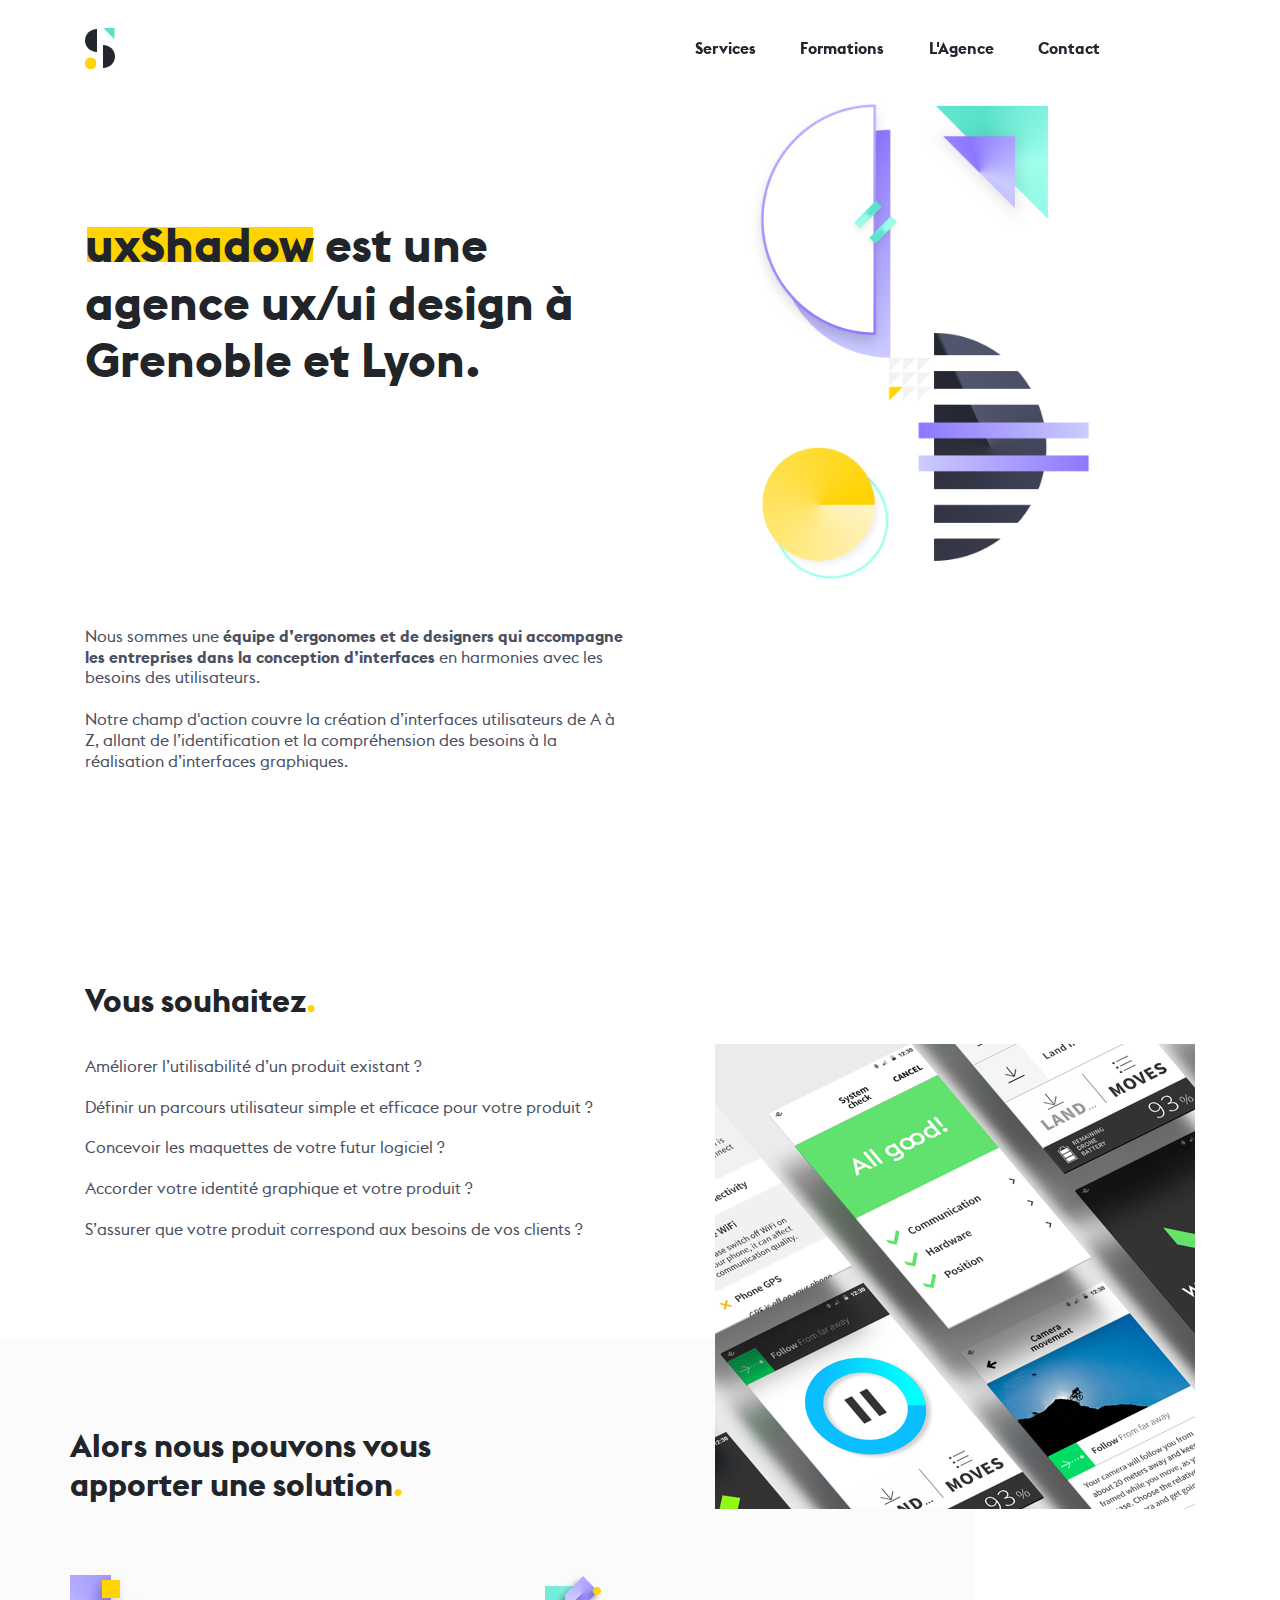
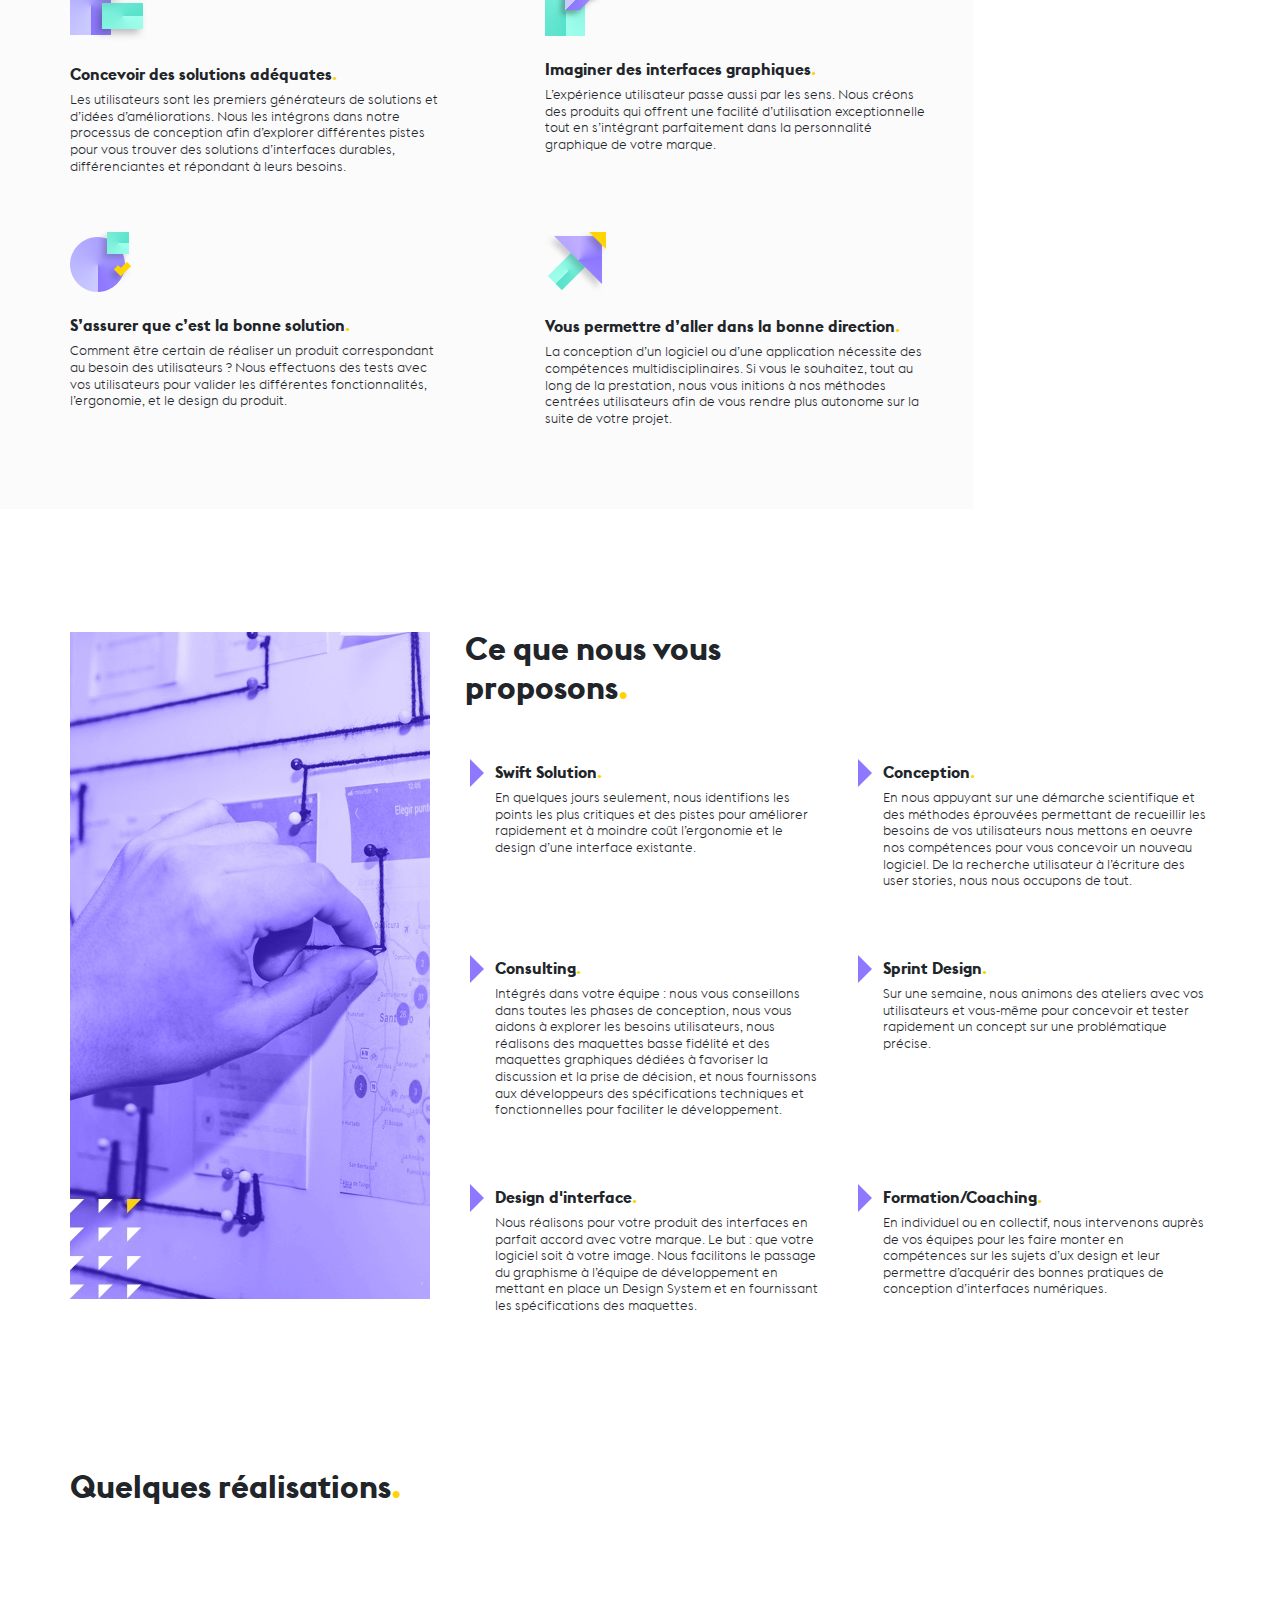
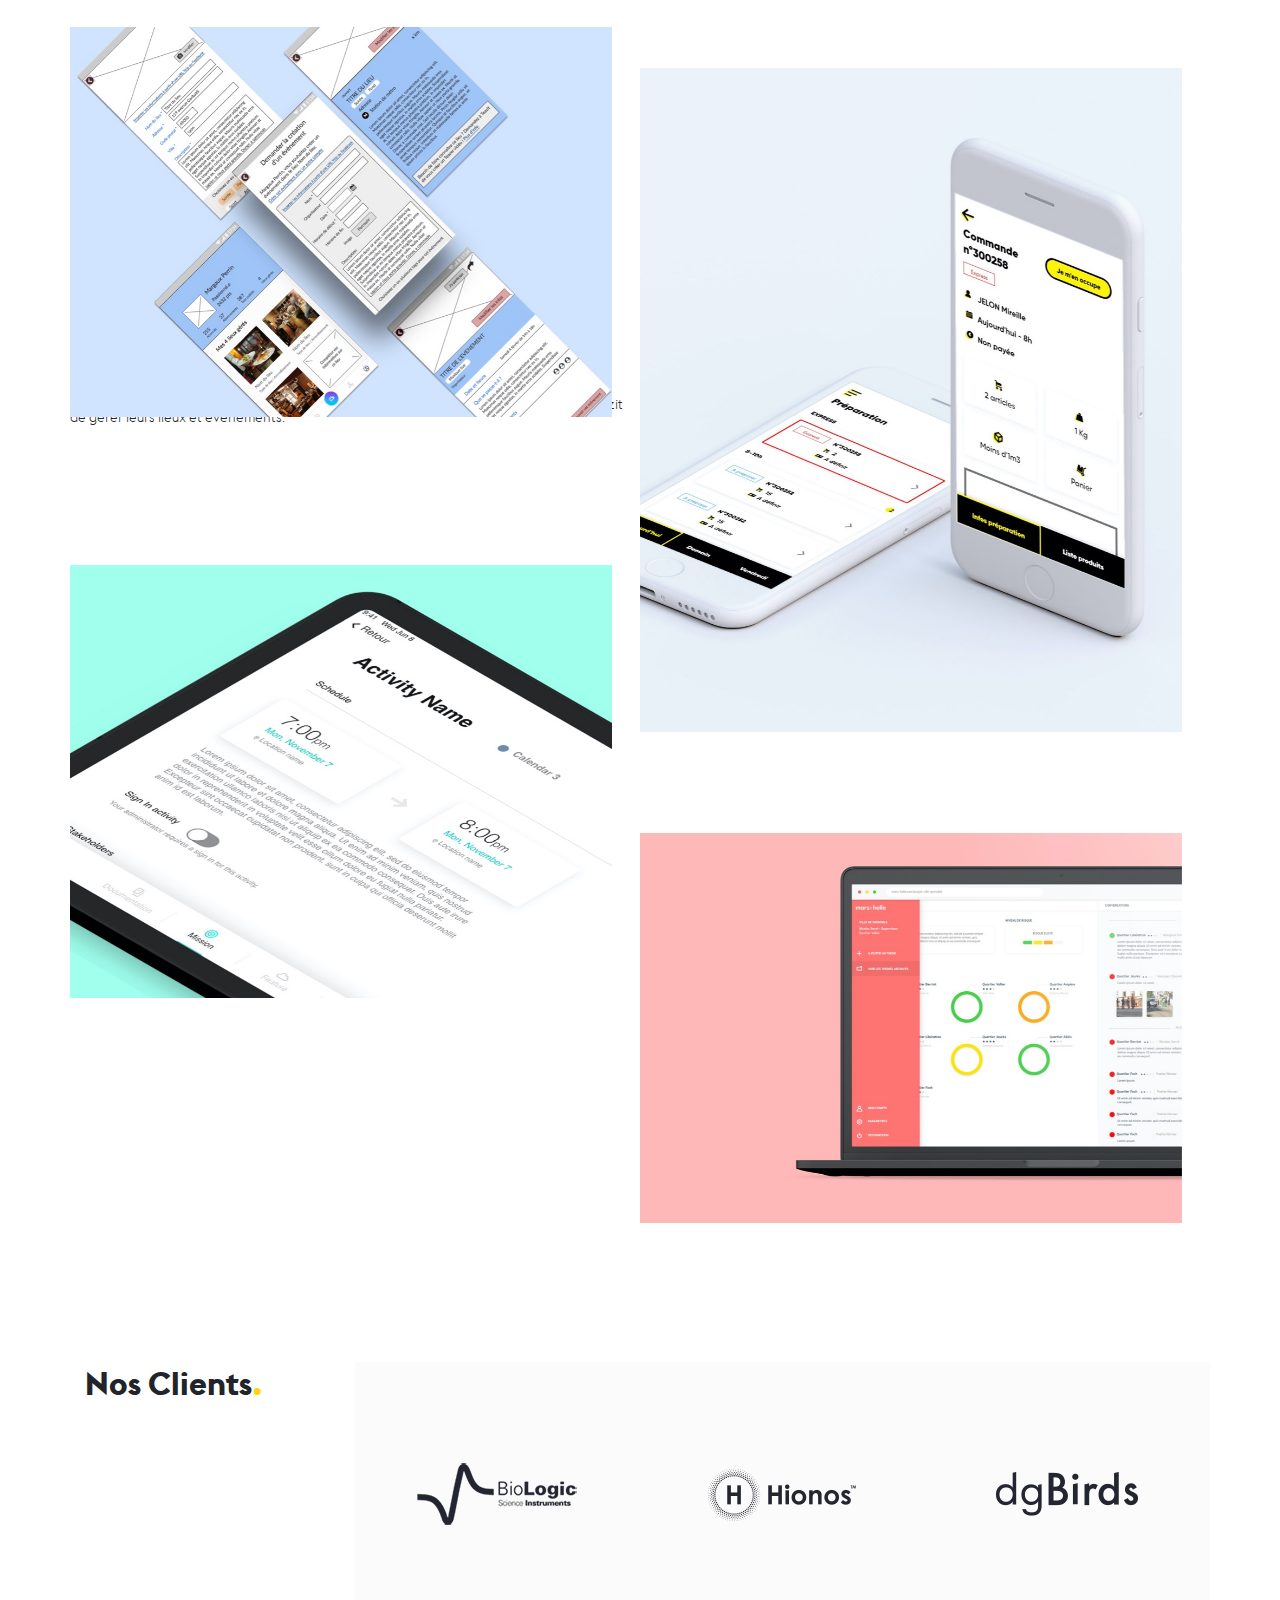
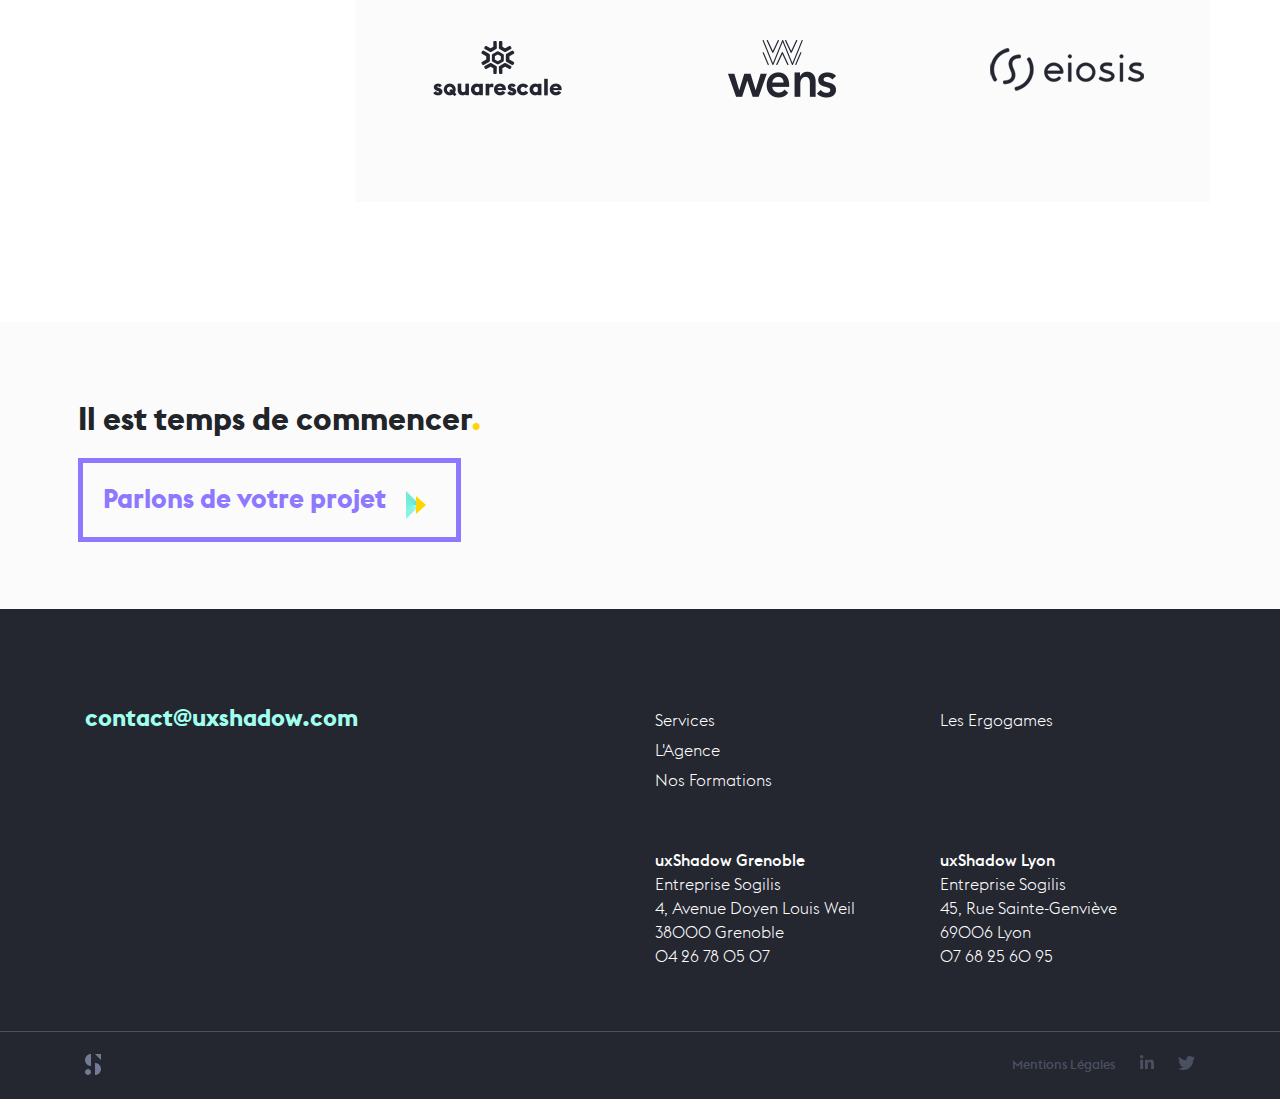
==== commit 07cc9d26: "Add Formations Page" ====
--- a/index.html
+++ b/index.html
@@ -56,6 +56,7 @@
                     <div class="col-xl-6 col-lg-7 offset-lg-4 col-md-10 offset-md-1 text-right menu">
                         <a href="services.html" class="link_services">Services</a>
                         <!--<a href="" class="link_realisations">Réalisations</a>-->
+                         <a href="formations.html" class="link_agence">Formations</a>
                         <a href="agence.html" class="link_agence">L'Agence</a>
                         <a href="contact.html" class="link_contact">Contact</a>
                     </div>
@@ -345,9 +346,10 @@
                         <div class="row link_pages">
                             <div class="col-lg-6 col-md-6 col-sm-6 col-6">
                                 <ul>
-                                    <a href="services.html">Services</a>
+                                    <li><a href="services.html">Services</a></li>
                                     <!--<li><a href="">Nos Réalisations</a></li>-->
                                     <li><a href="agence.html">L'Agence</a></li>
+                                    <li><a href="formations.html">Nos Formations</a></li>
                                 </ul>
                             </div>
                             <div class="col-lg-6 col-md-6 col-sm-6 col-6">
@@ -421,6 +423,10 @@
                         <!--<a href="#NULL">Réalisations</a>-->
                       </li>
                        <li>
+                        <a href="formations.html">Nos Formations</a>
+                      </li>
+                       <li>
+                       <li>
                         <a href="contact.html">Contact</a>
                       </li>
                     </ul>
--- a/stylesheets/style.css
+++ b/stylesheets/style.css
@@ -153,51 +153,57 @@
     font-size: 1.5em;
   }
 
-  /* line 145, ../sass/style.scss */
+  /* line 144, ../sass/style.scss */
+  .mega_title_3_light {
+    font-family: 'euclid_flexlight';
+    font-size: 1.5em;
+  }
+
+  /* line 150, ../sass/style.scss */
   .light_title_1 {
     font-family: 'euclid_flexlight';
     font-size: 3.5em;
   }
 
-  /* line 150, ../sass/style.scss */
+  /* line 155, ../sass/style.scss */
   .light_title_2 {
     font-family: 'euclid_flexlight';
     font-size: 2em;
   }
 
   /* TEXTS TYPOS **********************/
-  /* line 157, ../sass/style.scss */
+  /* line 162, ../sass/style.scss */
   .bold {
     font-family: 'euclid_flexbold';
   }
 
-  /* line 161, ../sass/style.scss */
+  /* line 166, ../sass/style.scss */
   .medium {
     font-family: 'euclid_flexmedium';
   }
 
-  /* line 165, ../sass/style.scss */
+  /* line 170, ../sass/style.scss */
   .text_level_16pt_bold {
     font-size: 1em;
     font-family: 'euclid_flexbold';
     line-height: 1.3;
   }
 
-  /* line 171, ../sass/style.scss */
+  /* line 176, ../sass/style.scss */
   .text_level_16pt {
     font-size: 1em;
     font-family: 'euclid_flexregular';
     line-height: 1.3;
   }
 
-  /* line 177, ../sass/style.scss */
+  /* line 182, ../sass/style.scss */
   .text_level_14pt_bold {
     font-size: 0.8em;
     font-family: 'euclid_flexbold';
     line-height: 1.3;
   }
 
-  /* line 183, ../sass/style.scss */
+  /* line 188, ../sass/style.scss */
   .text_level_14pt {
     font-size: 0.8em;
     font-family: 'euclid_flexlight';
@@ -205,35 +211,130 @@
   }
 
   /* BUTTONS ********************/
-  /* line 192, ../sass/style.scss */
+  /* line 197, ../sass/style.scss */
   .link_heliotrope {
     font-family: 'euclid_flexregular';
     color: #8d78ff;
+    -webkit-transition: all 0.3s;
+    -moz-transition: all 0.3s;
+    -o-transition: all 0.3s;
+    transition: all 0.3s;
+  }
+
+  /* line 206, ../sass/style.scss */
+  .link_heliotrope:hover {
+    color: #8d78ff;
+  }
+
+  /* line 210, ../sass/style.scss */
+  .btn_square_blue {
+    display: block;
+    font-family: 'euclid_flexbold';
+    color: #242630;
+    background-color: #5ae2cb;
+    padding-top: 20px;
+    padding-bottom: 10px;
+    padding-left: 20px !important;
+    width: 320px;
+    -webkit-transition: all 0.1s;
+    -moz-transition: all 0.1s;
+    -o-transition: all 0.1s;
+    transition: all 0.1s;
+  }
+
+  /* line 225, ../sass/style.scss */
+  .btn_square_blue::after {
+    content: url("../img/artefact_btn_square_blue.png");
+    display: block;
+    height: 18px;
+    width: 9px;
+    position: absolute;
+    margin-top: -27px;
+    margin-left: 265px;
+    -webkit-transition: all 0.3s;
+    -moz-transition: all 0.3s;
+    -o-transition: all 0.3s;
+    transition: all 0.3s;
+  }
+
+  /* line 239, ../sass/style.scss */
+  .btn_square_blue:hover {
+    background-color: #45ad99;
+    color: white;
+    text-decoration: none;
+  }
+
+  /* line 245, ../sass/style.scss */
+  .btn_square_blue:hover::after {
+    content: url("../img/artefact_btn_square_blue_hover.png");
+  }
+
+  /* line 249, ../sass/style.scss */
+  .toggle_hide {
+    display: block;
+    font-family: 'euclid_flexbold';
+    color: #8d78ff;
+    border: solid 3px #8d78ff;
+    background-color: none;
+    padding-top: 16px;
+    padding-left: 30px;
+    padding-right: 30px;
+  }
+
+  /* line 260, ../sass/style.scss */
+  .btn_more_details {
+    background-color: none;
+    padding-top: 15px;
+    border: #8d78ff 4px solid;
+    color: #8d78ff;
+    font-family: 'euclid_flexbold';
+    padding-left: 20px;
+    padding-right: 20px;
+    cursor: pointer;
+    -webkit-transition: all 0.3s;
+    -moz-transition: all 0.3s;
+    -o-transition: all 0.3s;
+    transition: all 0.3s;
+    border-radius: 0px;
+  }
+
+  /* line 276, ../sass/style.scss */
+  .btn_more_details:hover {
+    background-color: #8d78ff;
+    color: white;
+    border-radius: 0px;
+  }
+
+  /* line 282, ../sass/style.scss */
+  .btn_more_details:visited {
+    background-color: #8d78ff;
+    color: white;
+    border-radius: 0px;
   }
 
   /* COMMON ********************/
-  /* line 200, ../sass/style.scss */
+  /* line 291, ../sass/style.scss */
   .supernova {
     color: #ffd400;
   }
 
-  /* line 204, ../sass/style.scss */
+  /* line 295, ../sass/style.scss */
   .heliotrope {
     color: #8d78ff;
   }
 
-  /* line 208, ../sass/style.scss */
+  /* line 299, ../sass/style.scss */
   .no_padding_right {
     padding-right: 0 !important;
   }
 
-  /* line 212, ../sass/style.scss */
+  /* line 303, ../sass/style.scss */
   .no_padding_left {
     padding-left: 0 !important;
   }
 
   /* HEADER *********************/
-  /* line 218, ../sass/style.scss */
+  /* line 309, ../sass/style.scss */
   .header_content {
     padding-top: 3vh;
     padding-bottom: 3vh;
@@ -245,11 +346,11 @@
     -o-transition: all 0.3s;
     transition: all 0.3s;
   }
-  /* line 229, ../sass/style.scss */
+  /* line 320, ../sass/style.scss */
   .header_content .menu {
     margin-top: 10px;
   }
-  /* line 232, ../sass/style.scss */
+  /* line 323, ../sass/style.scss */
   .header_content .menu a {
     margin-left: 40px;
     font-size: 1em;
@@ -261,11 +362,11 @@
     -o-transition: all 0.3s;
     transition: all 0.3s;
   }
-  /* line 244, ../sass/style.scss */
+  /* line 335, ../sass/style.scss */
   .header_content .menu a:hover {
     color: #45ad99;
   }
-  /* line 248, ../sass/style.scss */
+  /* line 339, ../sass/style.scss */
   .header_content .menu .link_contact::before, .header_content .menu .link_agence::before, .header_content .menu .link_realisations::before, .header_content .menu .link_services::before {
     content: url("../img/artefact_menu.png");
     width: 8px;
@@ -279,28 +380,28 @@
     transition: all 0.3s;
     opacity: 0;
   }
-  /* line 262, ../sass/style.scss */
+  /* line 353, ../sass/style.scss */
   .header_content .menu .link_services:hover::before {
     opacity: 1;
     margin-top: 6px;
   }
-  /* line 267, ../sass/style.scss */
+  /* line 358, ../sass/style.scss */
   .header_content .menu .link_realisations:hover::before {
     opacity: 1;
     margin-top: 6px;
   }
-  /* line 272, ../sass/style.scss */
+  /* line 363, ../sass/style.scss */
   .header_content .menu .link_agence:hover::before {
     opacity: 1;
     margin-top: 6px;
   }
-  /* line 277, ../sass/style.scss */
+  /* line 368, ../sass/style.scss */
   .header_content .menu .link_contact:hover::before {
     opacity: 1;
     margin-top: 6px;
   }
 
-  /* line 284, ../sass/style.scss */
+  /* line 375, ../sass/style.scss */
   .header_content_scroll {
     background-color: white;
     padding-top: 1vh;
@@ -316,11 +417,11 @@
     -o-transition: all 0.3s;
     transition: all 0.3s;
   }
-  /* line 299, ../sass/style.scss */
+  /* line 390, ../sass/style.scss */
   .header_content_scroll .menu {
     margin-top: 10px;
   }
-  /* line 302, ../sass/style.scss */
+  /* line 393, ../sass/style.scss */
   .header_content_scroll .menu a {
     margin-left: 40px;
     font-size: 0.9em;
@@ -332,11 +433,11 @@
     -o-transition: all 0.3s;
     transition: all 0.3s;
   }
-  /* line 314, ../sass/style.scss */
+  /* line 405, ../sass/style.scss */
   .header_content_scroll .menu a:hover {
     color: #45ad99;
   }
-  /* line 318, ../sass/style.scss */
+  /* line 409, ../sass/style.scss */
   .header_content_scroll .menu .link_contact::before, .header_content_scroll .menu .link_agence::before, .header_content_scroll .menu .link_realisations::before, .header_content_scroll .menu .link_services::before {
     content: url("../img/artefact_menu.png");
     width: 8px;
@@ -350,34 +451,34 @@
     transition: all 0.3s;
     opacity: 0;
   }
-  /* line 332, ../sass/style.scss */
+  /* line 423, ../sass/style.scss */
   .header_content_scroll .menu .link_services:hover::before {
     opacity: 1;
     margin-top: 6px;
   }
-  /* line 337, ../sass/style.scss */
+  /* line 428, ../sass/style.scss */
   .header_content_scroll .menu .link_realisations:hover::before {
     opacity: 1;
     margin-top: 6px;
   }
-  /* line 342, ../sass/style.scss */
+  /* line 433, ../sass/style.scss */
   .header_content_scroll .menu .link_agence:hover::before {
     opacity: 1;
     margin-top: 6px;
   }
-  /* line 347, ../sass/style.scss */
+  /* line 438, ../sass/style.scss */
   .header_content_scroll .menu .link_agence:active::before {
     opacity: 1;
     margin-top: 6px;
   }
-  /* line 352, ../sass/style.scss */
+  /* line 443, ../sass/style.scss */
   .header_content_scroll .menu .link_contact:hover::before {
     opacity: 1;
     margin-top: 6px;
   }
 
   /* FOOTER *********************/
-  /* line 361, ../sass/style.scss */
+  /* line 452, ../sass/style.scss */
   footer {
     background-color: #242630;
     margin-top: 0px;
@@ -385,12 +486,12 @@
     padding-right: 0 !important;
     padding-bottom: 20px;
   }
-  /* line 368, ../sass/style.scss */
+  /* line 459, ../sass/style.scss */
   footer .pre_footer {
     padding-top: 100px;
     padding-bottom: 40px;
   }
-  /* line 372, ../sass/style.scss */
+  /* line 463, ../sass/style.scss */
   footer .pre_footer .link_mail {
     color: #a1ffed;
     font-size: 1.5em;
@@ -401,12 +502,12 @@
     -o-transition: all 0.6s;
     transition: all 0.6s;
   }
-  /* line 383, ../sass/style.scss */
+  /* line 474, ../sass/style.scss */
   footer .pre_footer .link_mail:hover {
     color: white;
     text-decoration: underline;
   }
-  /* line 390, ../sass/style.scss */
+  /* line 481, ../sass/style.scss */
   footer .pre_footer .link_pages a {
     color: white;
     font-size: 1em;
@@ -417,19 +518,19 @@
     -o-transition: all 0.6s;
     transition: all 0.6s;
   }
-  /* line 401, ../sass/style.scss */
+  /* line 492, ../sass/style.scss */
   footer .pre_footer .link_pages a:hover {
     color: #a1ffed;
     text-decoration: underline;
   }
-  /* line 407, ../sass/style.scss */
+  /* line 498, ../sass/style.scss */
   footer .pre_footer .link_places {
     margin-top: 40px;
     color: white;
     font-size: 1em;
     font-family: 'euclid_flexlight';
   }
-  /* line 413, ../sass/style.scss */
+  /* line 504, ../sass/style.scss */
   footer .pre_footer .link_places a {
     color: white;
     font-size: 1em;
@@ -440,33 +541,33 @@
     -o-transition: all 0.6s;
     transition: all 0.6s;
   }
-  /* line 424, ../sass/style.scss */
+  /* line 515, ../sass/style.scss */
   footer .pre_footer .link_places a:hover {
     color: #a1ffed;
     text-decoration: underline;
   }
-  /* line 431, ../sass/style.scss */
+  /* line 522, ../sass/style.scss */
   footer .horizontal_line {
     display: block;
     background-color: #4a4f61;
     height: 1px;
     width: 100%;
   }
-  /* line 438, ../sass/style.scss */
+  /* line 529, ../sass/style.scss */
   footer .sub_footer {
     margin-top: 20px;
   }
-  /* line 441, ../sass/style.scss */
+  /* line 532, ../sass/style.scss */
   footer .sub_footer .linkedin {
     margin-top: -4px;
     margin-right: 20px;
     margin-left: 20px;
   }
-  /* line 447, ../sass/style.scss */
+  /* line 538, ../sass/style.scss */
   footer .sub_footer .twitter {
     margin-top: -3px;
   }
-  /* line 451, ../sass/style.scss */
+  /* line 542, ../sass/style.scss */
   footer .sub_footer .link_mentions_legales {
     color: #4a4f61;
     font-size: 0.8em;
@@ -476,48 +577,48 @@
     -o-transition: all 0.6s;
     transition: all 0.6s;
   }
-  /* line 461, ../sass/style.scss */
+  /* line 552, ../sass/style.scss */
   footer .sub_footer .link_mentions_legales:hover {
     color: white;
     text-decoration: none;
   }
 
   /* UNIVERSAL ******************/
-  /* line 470, ../sass/style.scss */
+  /* line 561, ../sass/style.scss */
   .zone_clients {
     margin-top: 70px;
   }
-  /* line 474, ../sass/style.scss */
+  /* line 565, ../sass/style.scss */
   .zone_clients .mega_title_2 {
     margin-top: 15px;
   }
-  /* line 478, ../sass/style.scss */
+  /* line 569, ../sass/style.scss */
   .zone_clients .all_logo {
     background-color: #FBFBFB;
   }
-  /* line 482, ../sass/style.scss */
+  /* line 573, ../sass/style.scss */
   .zone_clients .all_logo .top_line img {
     padding-top: 10vh;
   }
-  /* line 488, ../sass/style.scss */
+  /* line 579, ../sass/style.scss */
   .zone_clients .all_logo .bottom_line img {
     padding-bottom: 10vh;
   }
-  /* line 494, ../sass/style.scss */
+  /* line 585, ../sass/style.scss */
   .zone_clients .all_logo .middle_line img {
     padding-top: 10vh;
     padding-bottom: 10vh;
   }
 
-  /* line 502, ../sass/style.scss */
+  /* line 593, ../sass/style.scss */
   .zone_contact {
     margin-top: 120px;
   }
-  /* line 505, ../sass/style.scss */
+  /* line 596, ../sass/style.scss */
   .zone_contact .mega_title_1 {
     font-size: 2.5em !important;
   }
-  /* line 509, ../sass/style.scss */
+  /* line 600, ../sass/style.scss */
   .zone_contact a {
     font-size: 2.5em;
     text-decoration: underline;
@@ -529,29 +630,29 @@
     -o-transition: all 0.6s;
     transition: all 0.6s;
   }
-  /* line 521, ../sass/style.scss */
+  /* line 612, ../sass/style.scss */
   .zone_contact img {
     margin-top: -10px;
     margin-left: 20px;
   }
-  /* line 526, ../sass/style.scss */
+  /* line 617, ../sass/style.scss */
   .zone_contact a:hover {
     color: #242630;
   }
 
-  /* line 532, ../sass/style.scss */
+  /* line 623, ../sass/style.scss */
   .zone_contact_2 {
     background-color: #FBFBFB;
     margin-top: 120px;
     padding-top: 90px;
     padding-bottom: 90px;
   }
-  /* line 538, ../sass/style.scss */
+  /* line 629, ../sass/style.scss */
   .zone_contact_2 .mega_title_1 {
     font-size: 2em !important;
     margin-bottom: 40px;
   }
-  /* line 543, ../sass/style.scss */
+  /* line 634, ../sass/style.scss */
   .zone_contact_2 a {
     border: 5px solid #8d78ff;
     font-size: 1.7em;
@@ -567,18 +668,18 @@
     padding-right: 30px;
     background-color: #FBFBFB;
   }
-  /* line 558, ../sass/style.scss */
+  /* line 649, ../sass/style.scss */
   .zone_contact_2 a img {
     margin-left: 20px;
   }
-  /* line 563, ../sass/style.scss */
+  /* line 654, ../sass/style.scss */
   .zone_contact_2 a:hover {
     color: white;
     background-color: #8d78ff;
     text-decoration: none;
   }
 
-  /* line 571, ../sass/style.scss */
+  /* line 662, ../sass/style.scss */
   .zone_faq {
     background: #4a4f61;
     margin-top: 120px;
@@ -586,29 +687,29 @@
     padding-top: 100px;
     /* Accordion styles */
   }
-  /* line 577, ../sass/style.scss */
+  /* line 668, ../sass/style.scss */
   .zone_faq .mega_title_2 {
     margin-bottom: 30px;
     color: white !important;
     letter-spacing: 0.1em;
   }
-  /* line 583, ../sass/style.scss */
+  /* line 674, ../sass/style.scss */
   .zone_faq input {
     position: absolute;
     opacity: 0;
     z-index: -1;
   }
-  /* line 590, ../sass/style.scss */
+  /* line 681, ../sass/style.scss */
   .zone_faq .tabs {
     overflow: hidden;
   }
-  /* line 594, ../sass/style.scss */
+  /* line 685, ../sass/style.scss */
   .zone_faq .tab {
     width: 100%;
     color: white;
     overflow: hidden;
   }
-  /* line 599, ../sass/style.scss */
+  /* line 690, ../sass/style.scss */
   .zone_faq .tab-label {
     display: flex;
     color: white;
@@ -619,11 +720,11 @@
     padding-top: 0.5em;
     /* Icon */
   }
-  /* line 609, ../sass/style.scss */
+  /* line 700, ../sass/style.scss */
   .zone_faq .tab-label:hover {
     color: #5ae2cb;
   }
-  /* line 613, ../sass/style.scss */
+  /* line 704, ../sass/style.scss */
   .zone_faq .tab-label::after {
     content: url("../img/artefact_accordeon_unchecked.png");
     width: 1em;
@@ -631,33 +732,33 @@
     transition: all .35s;
     margin-left: 10px;
   }
-  /* line 622, ../sass/style.scss */
+  /* line 713, ../sass/style.scss */
   .zone_faq .tab-content {
     max-height: 0;
     color: #4a4f61;
     transition: all .35s;
   }
-  /* line 627, ../sass/style.scss */
+  /* line 718, ../sass/style.scss */
   .zone_faq .tab-content .text_level_16pt_bold {
     padding-top: 10px;
   }
-  /* line 636, ../sass/style.scss */
+  /* line 727, ../sass/style.scss */
   .zone_faq input:checked + .tab-label {
     color: white;
   }
-  /* line 639, ../sass/style.scss */
+  /* line 730, ../sass/style.scss */
   .zone_faq input:checked + .tab-label::after {
     content: url("../img/artefact_accordeon_checked.png");
     transform: rotate(180deg);
     margin-top: -5px;
   }
-  /* line 646, ../sass/style.scss */
+  /* line 737, ../sass/style.scss */
   .zone_faq input:checked ~ .tab-content {
     max-height: 100vh;
     color: white;
   }
 
-  /* line 653, ../sass/style.scss */
+  /* line 744, ../sass/style.scss */
   .zone_faq::before {
     content: url("../img/artefact_services_2.png");
     display: block;
@@ -669,15 +770,15 @@
   }
 
   /* HOME ***********************/
-  /* line 668, ../sass/style.scss */
+  /* line 759, ../sass/style.scss */
   .home_hero {
     margin-top: 100px;
   }
-  /* line 671, ../sass/style.scss */
+  /* line 762, ../sass/style.scss */
   .home_hero .mega_title_1 {
     margin-top: 15vh;
   }
-  /* line 675, ../sass/style.scss */
+  /* line 766, ../sass/style.scss */
   .home_hero .mega_title_1::before {
     content: '';
     display: block;
@@ -689,32 +790,32 @@
     margin-left: 2px;
     margin-top: -8px;
   }
-  /* line 687, ../sass/style.scss */
+  /* line 778, ../sass/style.scss */
   .home_hero .text_level_16pt {
     margin-top: 25vh;
     color: #4a4f61;
   }
-  /* line 692, ../sass/style.scss */
+  /* line 783, ../sass/style.scss */
   .home_hero img {
     width: 100%;
   }
 
-  /* line 697, ../sass/style.scss */
+  /* line 788, ../sass/style.scss */
   .home_values {
     margin-top: 20vh;
   }
-  /* line 700, ../sass/style.scss */
+  /* line 791, ../sass/style.scss */
   .home_values .mega_title_2 {
     margin-bottom: 30px;
     margin-top: 20px;
   }
-  /* line 705, ../sass/style.scss */
+  /* line 796, ../sass/style.scss */
   .home_values li {
     margin-top: 20px;
     color: #4a4f61;
   }
 
-  /* line 711, ../sass/style.scss */
+  /* line 802, ../sass/style.scss */
   .home_solutions_background {
     margin-left: 0 !important;
     padding-left: 0 !important;
@@ -726,45 +827,45 @@
     z-index: -1;
   }
 
-  /* line 724, ../sass/style.scss */
+  /* line 815, ../sass/style.scss */
   .home_solutions_content .mega_title_2 {
     padding-bottom: 50px;
   }
-  /* line 728, ../sass/style.scss */
+  /* line 819, ../sass/style.scss */
   .home_solutions_content .col-lg-4 {
     padding: 0px !important;
   }
-  /* line 732, ../sass/style.scss */
+  /* line 823, ../sass/style.scss */
   .home_solutions_content .text_level_14pt {
     margin-bottom: 50px;
   }
-  /* line 736, ../sass/style.scss */
+  /* line 827, ../sass/style.scss */
   .home_solutions_content .text_level_16pt_bold {
     margin-top: 40px;
     line-height: 0em;
   }
 
-  /* line 742, ../sass/style.scss */
+  /* line 833, ../sass/style.scss */
   .home_offre {
     margin-top: 150px;
   }
-  /* line 745, ../sass/style.scss */
+  /* line 836, ../sass/style.scss */
   .home_offre .mega_title_2 {
     margin-bottom: 40px;
     margin-top: 10px;
   }
-  /* line 750, ../sass/style.scss */
+  /* line 841, ../sass/style.scss */
   .home_offre .text_level_14pt {
     margin-bottom: 60px;
     margin-left: 30px;
   }
-  /* line 755, ../sass/style.scss */
+  /* line 846, ../sass/style.scss */
   .home_offre .text_level_16pt_bold {
     margin-top: 20px;
     margin-left: 30px;
     line-height: 0 !important;
   }
-  /* line 761, ../sass/style.scss */
+  /* line 852, ../sass/style.scss */
   .home_offre .text_level_16pt_bold::before {
     content: url("../img/artefact_triangle_heliotrope_2.png");
     display: block;
@@ -775,15 +876,15 @@
     margin-left: -25px;
   }
 
-  /* line 772, ../sass/style.scss */
+  /* line 863, ../sass/style.scss */
   .home_realisations {
     margin-top: 100px;
   }
-  /* line 775, ../sass/style.scss */
+  /* line 866, ../sass/style.scss */
   .home_realisations img {
     width: 95%;
   }
-  /* line 779, ../sass/style.scss */
+  /* line 870, ../sass/style.scss */
   .home_realisations .project_section {
     margin-bottom: 70px;
     -webkit-transition: all 0.6s;
@@ -791,81 +892,81 @@
     -o-transition: all 0.6s;
     transition: all 0.6s;
   }
-  /* line 786, ../sass/style.scss */
+  /* line 877, ../sass/style.scss */
   .home_realisations .project_section img, .home_realisations .project_section .simpleParallax {
     -webkit-transition: all 0.6s;
     -moz-transition: all 0.6s;
     -o-transition: all 0.6s;
     transition: all 0.6s;
   }
-  /* line 796, ../sass/style.scss */
+  /* line 887, ../sass/style.scss */
   .home_realisations .project_section:hover .simpleParallax {
     -webkit-box-shadow: 0px 4px 24px 0px rgba(0, 0, 0, 0.23);
     -moz-box-shadow: 0px 4px 24px 0px rgba(0, 0, 0, 0.23);
     box-shadow: 0px 4px 24px 0px rgba(0, 0, 0, 0.23);
   }
-  /* line 802, ../sass/style.scss */
+  /* line 893, ../sass/style.scss */
   .home_realisations .project_section:hover img {
     transform: scale(0.95) !important;
     -webkit-box-shadow: 0px 4px 24px 0px rgba(0, 0, 0, 0.23);
     -moz-box-shadow: 0px 4px 24px 0px rgba(0, 0, 0, 0.23);
     box-shadow: 0px 4px 24px 0px rgba(0, 0, 0, 0.23);
   }
-  /* line 810, ../sass/style.scss */
+  /* line 901, ../sass/style.scss */
   .home_realisations .col-lg-6 {
     padding: 0;
   }
-  /* line 814, ../sass/style.scss */
+  /* line 905, ../sass/style.scss */
   .home_realisations .mega_title_2 {
     margin-bottom: 50px;
   }
-  /* line 818, ../sass/style.scss */
+  /* line 909, ../sass/style.scss */
   .home_realisations .text_level_16pt_bold {
     margin-top: 30px;
     line-height: 0em;
   }
-  /* line 823, ../sass/style.scss */
+  /* line 914, ../sass/style.scss */
   .home_realisations .text_level_14pt {
     line-height: 1em;
   }
 
   /* CONTACT ***********************/
-  /* line 830, ../sass/style.scss */
+  /* line 921, ../sass/style.scss */
   .contact_content {
     margin-top: 200px;
     margin-bottom: 80px;
   }
-  /* line 834, ../sass/style.scss */
+  /* line 925, ../sass/style.scss */
   .contact_content .mega_title_2 {
     margin-top: 10px;
   }
-  /* line 838, ../sass/style.scss */
+  /* line 929, ../sass/style.scss */
   .contact_content p {
     margin-top: 60px;
   }
-  /* line 842, ../sass/style.scss */
+  /* line 933, ../sass/style.scss */
   .contact_content li {
     color: #242630;
     font-size: 1em;
     font-family: 'euclid_flexregular';
     line-height: 1.3;
   }
-  /* line 849, ../sass/style.scss */
+  /* line 940, ../sass/style.scss */
   .contact_content .medium {
     font-family: 'euclid_flexmedium';
     margin-top: 50px;
     margin-bottom: 10px;
   }
-  /* line 855, ../sass/style.scss */
+  /* line 946, ../sass/style.scss */
   .contact_content a {
     color: #8d78ff;
   }
-  /* line 859, ../sass/style.scss */
+  /* line 950, ../sass/style.scss */
   .contact_content a:hover {
     text-decoration: underline;
     color: #8d78ff;
   }
-  /* line 864, ../sass/style.scss */
+  /* line 955, ../sass/style.scss */
   .contact_content .formulaire {
     background-color: white;
     -webkit-box-shadow: 0px 4px 24px 0px rgba(0, 0, 0, 0.23);
@@ -876,14 +977,14 @@
     padding-right: 30px;
     padding-bottom: 40px;
   }
-  /* line 874, ../sass/style.scss */
+  /* line 965, ../sass/style.scss */
   .contact_content .formulaire input, .contact_content .formulaire textarea {
     width: 100%;
     border: solid #4a4f61 1px;
     color: #4a4f61;
     font-family: 'euclid_flexmedium';
   }
-  /* line 881, ../sass/style.scss */
+  /* line 972, ../sass/style.scss */
   .contact_content .formulaire input[type="text"], .contact_content .formulaire input[type="email"] {
     padding-top: 20px;
     border: none;
@@ -896,11 +997,11 @@
     color: #4a4f61;
     font-family: 'euclid_flexmedium';
   }
-  /* line 894, ../sass/style.scss */
+  /* line 985, ../sass/style.scss */
   .contact_content .formulaire input[type="email"] {
     margin-top: 20px;
   }
-  /* line 898, ../sass/style.scss */
+  /* line 989, ../sass/style.scss */
   .contact_content .formulaire textarea {
     height: 200px;
     margin-top: 20px;
@@ -913,7 +1014,7 @@
     color: #4a4f61;
     font-family: 'euclid_flexmedium';
   }
-  /* line 911, ../sass/style.scss */
+  /* line 1002, ../sass/style.scss */
   .contact_content .formulaire textarea:focus, .contact_content .formulaire input[type="text"]:focus, .contact_content .formulaire input[type="email"]:focus {
     outline: none;
     color: #242630;
@@ -922,7 +1023,7 @@
     box-shadow: inset 0px 0px 0px 3px #5ae2cb;
     border: none;
   }
-  /* line 920, ../sass/style.scss */
+  /* line 1011, ../sass/style.scss */
   .contact_content .formulaire input[type="submit"] {
     padding-top: 25px;
     padding-bottom: 14px;
@@ -937,23 +1038,23 @@
     -o-transition: all 0.6s;
     transition: all 0.6s;
   }
-  /* line 935, ../sass/style.scss */
+  /* line 1026, ../sass/style.scss */
   .contact_content .formulaire input[type="submit"]:hover {
     color: white;
     background-color: #45ad99;
   }
 
   /* AGENCE *********************/
-  /* line 944, ../sass/style.scss */
+  /* line 1035, ../sass/style.scss */
   .agence_hero {
     margin-top: 200px;
   }
-  /* line 947, ../sass/style.scss */
+  /* line 1038, ../sass/style.scss */
   .agence_hero .light_title_1 {
     color: #5ae2cb;
   }
 
-  /* line 952, ../sass/style.scss */
+  /* line 1043, ../sass/style.scss */
   .agence_zone_1_background {
     margin-left: 0 !important;
     padding-left: 0 !important;
@@ -965,125 +1066,125 @@
     z-index: -1;
   }
 
-  /* line 965, ../sass/style.scss */
+  /* line 1056, ../sass/style.scss */
   .agence_zone_1 .text {
     margin-top: 180px;
     color: #4a4f61;
   }
-  /* line 970, ../sass/style.scss */
+  /* line 1061, ../sass/style.scss */
   .agence_zone_1 p, .agence_zone_1 h1, .agence_zone_1 h2 {
     margin-right: 150px;
   }
-  /* line 974, ../sass/style.scss */
+  /* line 1065, ../sass/style.scss */
   .agence_zone_1 h1 {
     margin-top: 60px;
     margin-bottom: 30px;
   }
-  /* line 979, ../sass/style.scss */
+  /* line 1070, ../sass/style.scss */
   .agence_zone_1 .image {
     margin-top: 80px;
   }
 
-  /* line 984, ../sass/style.scss */
+  /* line 1075, ../sass/style.scss */
   .agence_zone_2 {
     margin-top: 80px;
   }
-  /* line 987, ../sass/style.scss */
+  /* line 1078, ../sass/style.scss */
   .agence_zone_2 img {
     margin-top: 50px;
   }
-  /* line 991, ../sass/style.scss */
+  /* line 1082, ../sass/style.scss */
   .agence_zone_2 .top-line {
     margin-top: 120px;
   }
 
-  /* line 996, ../sass/style.scss */
+  /* line 1087, ../sass/style.scss */
   .artefact {
     margin-top: 0px;
     padding-right: 0 !important;
   }
 
-  /* line 1001, ../sass/style.scss */
+  /* line 1092, ../sass/style.scss */
   .agence_zone_3 {
     background-color: #FBFBFB;
     color: #4a4f61;
     padding-top: 70px;
     padding-bottom: 50px;
   }
-  /* line 1002, ../sass/style.scss */
+  /* line 1093, ../sass/style.scss */
   .agence_zone_3 .mega_title_2 {
     margin-bottom: 20px;
   }
 
-  /* line 1012, ../sass/style.scss */
+  /* line 1103, ../sass/style.scss */
   .agence_zone_4 {
     margin-top: 180px;
     color: #4a4f61;
   }
-  /* line 1016, ../sass/style.scss */
+  /* line 1107, ../sass/style.scss */
   .agence_zone_4 h2 {
     margin-bottom: 30px;
   }
 
-  /* line 1021, ../sass/style.scss */
+  /* line 1112, ../sass/style.scss */
   .agence_zone_4_background {
     margin-top: -500px;
     z-index: 0;
     position: relative;
   }
-  /* line 1026, ../sass/style.scss */
+  /* line 1117, ../sass/style.scss */
   .agence_zone_4_background img {
     width: 100%;
   }
 
-  /* line 1031, ../sass/style.scss */
+  /* line 1122, ../sass/style.scss */
   .agence_zone_5 {
     color: #4a4f61;
     z-index: 3;
     position: relative;
   }
-  /* line 1036, ../sass/style.scss */
+  /* line 1127, ../sass/style.scss */
   .agence_zone_5 .ergogames {
     margin-top: 25px;
   }
 
-  /* line 1041, ../sass/style.scss */
+  /* line 1132, ../sass/style.scss */
   .agence_zone_6 {
     color: #4a4f61;
     margin-top: 90px;
   }
-  /* line 1045, ../sass/style.scss */
+  /* line 1136, ../sass/style.scss */
   .agence_zone_6 h1 {
     margin-bottom: 40px;
   }
-  /* line 1049, ../sass/style.scss */
+  /* line 1140, ../sass/style.scss */
   .agence_zone_6 img {
     margin-bottom: 20px;
   }
-  /* line 1053, ../sass/style.scss */
+  /* line 1144, ../sass/style.scss */
   .agence_zone_6 .text_level_16pt_bold {
     line-height: 1em !important;
   }
-  /* line 1057, ../sass/style.scss */
+  /* line 1148, ../sass/style.scss */
   .agence_zone_6 .text_level_16pt {
     line-height: 0em !important;
     margin-bottom: 50px;
   }
 
   /* SERVICES *********************/
-  /* line 1065, ../sass/style.scss */
+  /* line 1156, ../sass/style.scss */
   .services_hero {
     margin-top: 200px;
   }
-  /* line 1068, ../sass/style.scss */
+  /* line 1159, ../sass/style.scss */
   .services_hero .light_title_1 {
     color: #8d78ff;
   }
-  /* line 1072, ../sass/style.scss */
+  /* line 1163, ../sass/style.scss */
   .services_hero .text_level_16pt {
     color: #4a4f61;
   }
-  /* line 1076, ../sass/style.scss */
+  /* line 1167, ../sass/style.scss */
   .services_hero .explications {
     padding-left: 60px;
     padding-right: 60px;
@@ -1091,7 +1192,7 @@
     padding-bottom: 40px;
     background-color: #FBFBFB;
   }
-  /* line 1084, ../sass/style.scss */
+  /* line 1175, ../sass/style.scss */
   .services_hero .explications::before {
     content: url("../img/artefact_services_1.png");
     display: block;
@@ -1102,35 +1203,35 @@
     margin-left: -120px;
   }
 
-  /* line 1095, ../sass/style.scss */
+  /* line 1186, ../sass/style.scss */
   .services_zone_1 {
     margin-top: 120px;
   }
-  /* line 1098, ../sass/style.scss */
+  /* line 1189, ../sass/style.scss */
   .services_zone_1 .mega_title_2 {
     margin-bottom: 40px;
   }
-  /* line 1102, ../sass/style.scss */
+  /* line 1193, ../sass/style.scss */
   .services_zone_1 .zone_accordeon {
     /* Accordion styles */
   }
-  /* line 1103, ../sass/style.scss */
+  /* line 1194, ../sass/style.scss */
   .services_zone_1 .zone_accordeon input {
     position: absolute;
     opacity: 0;
     z-index: -1;
   }
-  /* line 1110, ../sass/style.scss */
+  /* line 1201, ../sass/style.scss */
   .services_zone_1 .zone_accordeon .tabs {
     overflow: hidden;
   }
-  /* line 1113, ../sass/style.scss */
+  /* line 1204, ../sass/style.scss */
   .services_zone_1 .zone_accordeon .tab {
     width: 100%;
     color: white;
     overflow: hidden;
   }
-  /* line 1118, ../sass/style.scss */
+  /* line 1209, ../sass/style.scss */
   .services_zone_1 .zone_accordeon .tab-label {
     display: flex;
     color: #4a4f61;
@@ -1141,11 +1242,11 @@
     padding-top: 0.5em;
     /* Icon */
   }
-  /* line 1128, ../sass/style.scss */
+  /* line 1219, ../sass/style.scss */
   .services_zone_1 .zone_accordeon .tab-label:hover {
     color: #5ae2cb;
   }
-  /* line 1131, ../sass/style.scss */
+  /* line 1222, ../sass/style.scss */
   .services_zone_1 .zone_accordeon .tab-label::after {
     content: url("../img/artefact_accordeon_unchecked.png");
     width: 1em;
@@ -1153,7 +1254,7 @@
     transition: all .35s;
     margin-left: 10px;
   }
-  /* line 1140, ../sass/style.scss */
+  /* line 1231, ../sass/style.scss */
   .services_zone_1 .zone_accordeon .tab-content {
     border-left: white solid 2px;
     max-height: 0;
@@ -1162,21 +1263,22 @@
     background: white;
     transition: all .35s;
   }
-  /* line 1148, ../sass/style.scss */
+  /* line 1239, ../sass/style.scss */
   .services_zone_1 .zone_accordeon .tab-content .text_level_16pt_bold {
     padding-top: 10px;
-  }
-  /* line 1156, ../sass/style.scss */
+    margin-bottom: 5px !important;
+  }
+  /* line 1248, ../sass/style.scss */
   .services_zone_1 .zone_accordeon input:checked + .tab-label {
     color: #242630;
   }
-  /* line 1158, ../sass/style.scss */
+  /* line 1250, ../sass/style.scss */
   .services_zone_1 .zone_accordeon input:checked + .tab-label::after {
     content: url("../img/artefact_accordeon_checked.png");
     transform: rotate(180deg);
     margin-top: -5px;
   }
-  /* line 1164, ../sass/style.scss */
+  /* line 1256, ../sass/style.scss */
   .services_zone_1 .zone_accordeon input:checked ~ .tab-content {
     max-height: 100vh;
     color: #4a4f61;
@@ -1184,32 +1286,32 @@
     margin-left: 10px;
   }
 
-  /* line 1174, ../sass/style.scss */
+  /* line 1266, ../sass/style.scss */
   .services_zone_2 {
     background-color: #FBFBFB;
     margin-top: 120px;
     padding-top: 80px;
     padding-bottom: 30px;
   }
-  /* line 1181, ../sass/style.scss */
+  /* line 1273, ../sass/style.scss */
   .services_zone_2 .mega_title_2 {
     padding-bottom: 50px;
   }
-  /* line 1185, ../sass/style.scss */
+  /* line 1277, ../sass/style.scss */
   .services_zone_2 .col-lg-4 {
     padding: 0px !important;
   }
-  /* line 1189, ../sass/style.scss */
+  /* line 1281, ../sass/style.scss */
   .services_zone_2 .text_level_14pt {
     margin-bottom: 50px;
   }
-  /* line 1193, ../sass/style.scss */
+  /* line 1285, ../sass/style.scss */
   .services_zone_2 .text_level_16pt_bold {
     margin-top: 40px;
     line-height: 0em;
   }
 
-  /* line 1201, ../sass/style.scss */
+  /* line 1293, ../sass/style.scss */
   .services_zone_2::after {
     content: '';
     display: block;
@@ -1221,72 +1323,193 @@
     margin-top: -678px;
     z-index: -1;
   }
+
+  /* FORMATIONS *********************/
+  /* line 1308, ../sass/style.scss */
+  .formations_hero {
+    margin-top: 200px;
+  }
+  /* line 1311, ../sass/style.scss */
+  .formations_hero h1 {
+    color: #45ad99;
+  }
+  /* line 1315, ../sass/style.scss */
+  .formations_hero img {
+    margin-top: 80px;
+  }
+  /* line 1319, ../sass/style.scss */
+  .formations_hero .text_level_16pt_bold {
+    margin-top: 25px;
+    color: #4a4f61;
+  }
+  /* line 1324, ../sass/style.scss */
+  .formations_hero .text_level_16pt {
+    margin-top: 10px;
+    color: #4a4f61;
+  }
+
+  /* line 1330, ../sass/style.scss */
+  .formations_zone_1 {
+    color: #4a4f61;
+    margin-top: 80px;
+    background-color: #FBFBFB;
+    padding-top: 52px;
+    padding-bottom: 30px;
+    padding-left: 45px !important;
+    padding-right: 45px !important;
+  }
+  /* line 1339, ../sass/style.scss */
+  .formations_zone_1 li {
+    margin-top: 20px;
+  }
+
+  /* line 1344, ../sass/style.scss */
+  .formations_zone_1::after {
+    content: url(../img/artefact_services_1.png);
+    display: block;
+    transform: rotate(270deg);
+    height: 60px;
+    width: 60px;
+    margin-top: 29px;
+    position: absolute;
+    margin-left: -45px;
+  }
+
+  /* line 1355, ../sass/style.scss */
+  .formations_zone_2 {
+    margin-top: 150px;
+  }
+  /* line 1358, ../sass/style.scss */
+  .formations_zone_2 .img_1 {
+    position: absolute;
+    margin-left: -150px;
+    margin-top: -100px;
+  }
+  /* line 1364, ../sass/style.scss */
+  .formations_zone_2 .img_2 {
+    position: absolute;
+    margin-left: -150px;
+    margin-top: 0px;
+  }
+  /* line 1370, ../sass/style.scss */
+  .formations_zone_2 .mega_title_2 {
+    margin-bottom: 80px;
+  }
+  /* line 1374, ../sass/style.scss */
+  .formations_zone_2 .formation_2 {
+    margin-top: 100px;
+  }
+  /* line 1378, ../sass/style.scss */
+  .formations_zone_2 .formation {
+    background-color: #FBFBFB;
+    padding-top: 70px;
+    padding-bottom: 53px;
+    padding-left: 70px !important;
+    padding-right: 70px !important;
+    margin-bottom: 80px;
+  }
+  /* line 1386, ../sass/style.scss */
+  .formations_zone_2 .formation .mega_title_3_light {
+    margin-top: 20px;
+  }
+  /* line 1390, ../sass/style.scss */
+  .formations_zone_2 .formation .text_level_16pt_bold {
+    margin-top: 40px;
+    margin-bottom: 0px;
+  }
+  /* line 1395, ../sass/style.scss */
+  .formations_zone_2 .formation .btn_square_blue {
+    margin-top: 30px;
+  }
+  /* line 1399, ../sass/style.scss */
+  .formations_zone_2 .formation .btn_more_details {
+    margin-top: 50px;
+    margin-bottom: 50px;
+  }
+  /* line 1405, ../sass/style.scss */
+  .formations_zone_2 .formation .suite_formation .details_formation_1, .formations_zone_2 .formation .suite_formation .details_formation_2 {
+    display: none;
+  }
+  /* line 1409, ../sass/style.scss */
+  .formations_zone_2 .formation .suite_formation .bloc {
+    border: solid 2px #b3c5e1;
+    padding-right: 30px;
+    padding-left: 40px;
+    padding-bottom: 25px;
+    margin-bottom: 40px;
+  }
 }
 @media screen and (min-width: 992px) and (max-width: 1199px) {
   /* TITLES TYPOS **********************/
-  /* line 1243, ../sass/style.scss */
+  /* line 1458, ../sass/style.scss */
   .mega_title_1 {
     font-family: 'euclid_flexbold';
     font-size: 2.4em;
   }
 
-  /* line 1248, ../sass/style.scss */
+  /* line 1463, ../sass/style.scss */
   .mega_title_2 {
     font-family: 'euclid_flexbold';
     font-size: 1.6em;
   }
 
-  /* line 1253, ../sass/style.scss */
+  /* line 1468, ../sass/style.scss */
   .mega_title_3 {
     font-family: 'euclid_flexbold';
     font-size: 1.2em;
   }
 
-  /* line 1258, ../sass/style.scss */
+  /* line 1473, ../sass/style.scss */
+  .mega_title_3_light {
+    font-family: 'euclid_flexlight';
+    font-size: 1.2em;
+  }
+
+  /* line 1478, ../sass/style.scss */
   .light_title_1 {
     font-family: 'euclid_flexlight';
     font-size: 2.8em;
   }
 
-  /* line 1263, ../sass/style.scss */
+  /* line 1483, ../sass/style.scss */
   .light_title_2 {
     font-family: 'euclid_flexlight';
     font-size: 1.6em;
   }
 
   /* TEXTS TYPOS **********************/
-  /* line 1270, ../sass/style.scss */
+  /* line 1490, ../sass/style.scss */
   .bold {
     font-family: 'euclid_flexbold';
   }
 
-  /* line 1274, ../sass/style.scss */
+  /* line 1494, ../sass/style.scss */
   .medium {
     font-family: 'euclid_flexmedium';
   }
 
-  /* line 1278, ../sass/style.scss */
+  /* line 1498, ../sass/style.scss */
   .text_level_16pt_bold {
     font-size: 0.8em;
     font-family: 'euclid_flexbold';
     line-height: 1.3;
   }
 
-  /* line 1284, ../sass/style.scss */
+  /* line 1504, ../sass/style.scss */
   .text_level_16pt {
     font-size: 0.8em;
     font-family: 'euclid_flexregular';
     line-height: 1.3;
   }
 
-  /* line 1290, ../sass/style.scss */
+  /* line 1510, ../sass/style.scss */
   .text_level_14pt_bold {
     font-size: 0.7em;
     font-family: 'euclid_flexbold';
     line-height: 1.3;
   }
 
-  /* line 1296, ../sass/style.scss */
+  /* line 1516, ../sass/style.scss */
   .text_level_14pt {
     font-size: 0.7em;
     font-family: 'euclid_flexlight';
@@ -1294,36 +1517,122 @@
   }
 
   /* BUTTONS ********************/
-  /* line 1305, ../sass/style.scss */
+  /* line 1525, ../sass/style.scss */
   .link_heliotrope {
     font-family: 'euclid_flexregular';
     color: #8d78ff;
     font-size: 0.9em;
   }
 
+  /* line 1531, ../sass/style.scss */
+  .btn_square_blue {
+    display: block;
+    font-family: 'euclid_flexbold';
+    color: #242630;
+    background-color: #5ae2cb;
+    padding-top: 20px;
+    padding-bottom: 10px;
+    padding-left: 20px !important;
+    width: 320px;
+    -webkit-transition: all 0.1s;
+    -moz-transition: all 0.1s;
+    -o-transition: all 0.1s;
+    transition: all 0.1s;
+  }
+
+  /* line 1546, ../sass/style.scss */
+  .btn_square_blue::after {
+    content: url("../img/artefact_btn_square_blue.png");
+    display: block;
+    height: 18px;
+    width: 9px;
+    position: absolute;
+    margin-top: -27px;
+    margin-left: 265px;
+    -webkit-transition: all 0.3s;
+    -moz-transition: all 0.3s;
+    -o-transition: all 0.3s;
+    transition: all 0.3s;
+  }
+
+  /* line 1560, ../sass/style.scss */
+  .btn_square_blue:hover {
+    background-color: #45ad99;
+    color: white;
+    text-decoration: none;
+  }
+
+  /* line 1566, ../sass/style.scss */
+  .btn_square_blue:hover::after {
+    content: url("../img/artefact_btn_square_blue_hover.png");
+  }
+
+  /* line 1570, ../sass/style.scss */
+  .toggle_hide {
+    display: block;
+    font-family: 'euclid_flexbold';
+    color: #8d78ff;
+    border: solid 3px #8d78ff;
+    background-color: none;
+    padding-top: 16px;
+    padding-left: 30px;
+    padding-right: 30px;
+  }
+
+  /* line 1581, ../sass/style.scss */
+  .btn_more_details {
+    background-color: none;
+    padding-top: 15px;
+    border: #8d78ff 4px solid;
+    color: #8d78ff;
+    font-family: 'euclid_flexbold';
+    padding-left: 20px;
+    padding-right: 20px;
+    cursor: pointer;
+    -webkit-transition: all 0.3s;
+    -moz-transition: all 0.3s;
+    -o-transition: all 0.3s;
+    transition: all 0.3s;
+    border-radius: 0px;
+  }
+
+  /* line 1597, ../sass/style.scss */
+  .btn_more_details:hover {
+    background-color: #8d78ff;
+    color: white;
+    border-radius: 0px;
+  }
+
+  /* line 1603, ../sass/style.scss */
+  .btn_more_details:visited {
+    background-color: #8d78ff;
+    color: white;
+    border-radius: 0px;
+  }
+
   /* COMMON ********************/
-  /* line 1314, ../sass/style.scss */
+  /* line 1613, ../sass/style.scss */
   .supernova {
     color: #ffd400;
   }
 
-  /* line 1318, ../sass/style.scss */
+  /* line 1617, ../sass/style.scss */
   .heliotrope {
     color: #8d78ff;
   }
 
-  /* line 1322, ../sass/style.scss */
+  /* line 1621, ../sass/style.scss */
   .no_padding_right {
     padding-right: 0 !important;
   }
 
-  /* line 1326, ../sass/style.scss */
+  /* line 1625, ../sass/style.scss */
   .no_padding_left {
     padding-left: 0 !important;
   }
 
   /* HEADER *********************/
-  /* line 1332, ../sass/style.scss */
+  /* line 1631, ../sass/style.scss */
   .header_content {
     background-color: white;
     padding-top: 3vh;
@@ -1336,11 +1645,11 @@
     -o-transition: all 0.3s;
     transition: all 0.3s;
   }
-  /* line 1344, ../sass/style.scss */
+  /* line 1643, ../sass/style.scss */
   .header_content .menu {
     margin-top: 10px;
   }
-  /* line 1347, ../sass/style.scss */
+  /* line 1646, ../sass/style.scss */
   .header_content .menu a {
     margin-left: 40px;
     font-size: 1em;
@@ -1352,11 +1661,11 @@
     -o-transition: all 0.3s;
     transition: all 0.3s;
   }
-  /* line 1360, ../sass/style.scss */
+  /* line 1659, ../sass/style.scss */
   .header_content .menu a:hover {
     color: #45ad99;
   }
-  /* line 1364, ../sass/style.scss */
+  /* line 1663, ../sass/style.scss */
   .header_content .menu .link_contact::before, .header_content .menu .link_agence::before, .header_content .menu .link_realisations::before, .header_content .menu .link_services::before {
     content: url("../img/artefact_menu.png");
     width: 8px;
@@ -1370,28 +1679,28 @@
     transition: all 0.3s;
     opacity: 0;
   }
-  /* line 1378, ../sass/style.scss */
+  /* line 1677, ../sass/style.scss */
   .header_content .menu .link_services:hover::before {
     opacity: 1;
     margin-top: 6px;
   }
-  /* line 1383, ../sass/style.scss */
+  /* line 1682, ../sass/style.scss */
   .header_content .menu .link_realisations:hover::before {
     opacity: 1;
     margin-top: 6px;
   }
-  /* line 1388, ../sass/style.scss */
+  /* line 1687, ../sass/style.scss */
   .header_content .menu .link_agence:hover::before {
     opacity: 1;
     margin-top: 6px;
   }
-  /* line 1393, ../sass/style.scss */
+  /* line 1692, ../sass/style.scss */
   .header_content .menu .link_contact:hover::before {
     opacity: 1;
     margin-top: 6px;
   }
 
-  /* line 1400, ../sass/style.scss */
+  /* line 1699, ../sass/style.scss */
   .header_content_scroll {
     background-color: white;
     padding-top: 1vh;
@@ -1407,11 +1716,11 @@
     -o-transition: all 0.3s;
     transition: all 0.3s;
   }
-  /* line 1415, ../sass/style.scss */
+  /* line 1714, ../sass/style.scss */
   .header_content_scroll .menu {
     margin-top: 10px;
   }
-  /* line 1418, ../sass/style.scss */
+  /* line 1717, ../sass/style.scss */
   .header_content_scroll .menu a {
     margin-left: 40px;
     font-size: 0.9em;
@@ -1423,11 +1732,11 @@
     -o-transition: all 0.3s;
     transition: all 0.3s;
   }
-  /* line 1430, ../sass/style.scss */
+  /* line 1729, ../sass/style.scss */
   .header_content_scroll .menu a:hover {
     color: #45ad99;
   }
-  /* line 1434, ../sass/style.scss */
+  /* line 1733, ../sass/style.scss */
   .header_content_scroll .menu .link_contact::before, .header_content_scroll .menu .link_agence::before, .header_content_scroll .menu .link_realisations::before, .header_content_scroll .menu .link_services::before {
     content: url("../img/artefact_menu.png");
     width: 8px;
@@ -1441,41 +1750,41 @@
     transition: all 0.3s;
     opacity: 0;
   }
-  /* line 1448, ../sass/style.scss */
+  /* line 1747, ../sass/style.scss */
   .header_content_scroll .menu .link_services:hover::before {
     opacity: 1;
     margin-top: 6px;
   }
-  /* line 1453, ../sass/style.scss */
+  /* line 1752, ../sass/style.scss */
   .header_content_scroll .menu .link_realisations:hover::before {
     opacity: 1;
     margin-top: 6px;
   }
-  /* line 1458, ../sass/style.scss */
+  /* line 1757, ../sass/style.scss */
   .header_content_scroll .menu .link_agence:hover::before {
     opacity: 1;
     margin-top: 6px;
   }
-  /* line 1463, ../sass/style.scss */
+  /* line 1762, ../sass/style.scss */
   .header_content_scroll .menu .link_contact:hover::before {
     opacity: 1;
     margin-top: 6px;
   }
 
   /* FOOTER *********************/
-  /* line 1472, ../sass/style.scss */
+  /* line 1771, ../sass/style.scss */
   footer {
     background-color: #242630;
     padding-left: 0 !important;
     padding-right: 0 !important;
     padding-bottom: 20px;
   }
-  /* line 1478, ../sass/style.scss */
+  /* line 1777, ../sass/style.scss */
   footer .pre_footer {
     padding-top: 100px;
     padding-bottom: 40px;
   }
-  /* line 1482, ../sass/style.scss */
+  /* line 1781, ../sass/style.scss */
   footer .pre_footer .link_mail {
     color: #a1ffed;
     font-size: 1.2em;
@@ -1486,12 +1795,12 @@
     -o-transition: all 0.6s;
     transition: all 0.6s;
   }
-  /* line 1493, ../sass/style.scss */
+  /* line 1792, ../sass/style.scss */
   footer .pre_footer .link_mail:hover {
     color: white;
     text-decoration: underline;
   }
-  /* line 1500, ../sass/style.scss */
+  /* line 1799, ../sass/style.scss */
   footer .pre_footer .link_pages a {
     color: white;
     font-size: 0.8em;
@@ -1502,19 +1811,19 @@
     -o-transition: all 0.6s;
     transition: all 0.6s;
   }
-  /* line 1511, ../sass/style.scss */
+  /* line 1810, ../sass/style.scss */
   footer .pre_footer .link_pages a:hover {
     color: #a1ffed;
     text-decoration: underline;
   }
-  /* line 1517, ../sass/style.scss */
+  /* line 1816, ../sass/style.scss */
   footer .pre_footer .link_places {
     margin-top: 40px;
     color: white;
     font-size: 0.8em;
     font-family: 'euclid_flexlight';
   }
-  /* line 1523, ../sass/style.scss */
+  /* line 1822, ../sass/style.scss */
   footer .pre_footer .link_places a {
     color: white;
     font-size: 0.8em;
@@ -1525,33 +1834,33 @@
     -o-transition: all 0.6s;
     transition: all 0.6s;
   }
-  /* line 1534, ../sass/style.scss */
+  /* line 1833, ../sass/style.scss */
   footer .pre_footer .link_places a:hover {
     color: #a1ffed;
     text-decoration: underline;
   }
-  /* line 1541, ../sass/style.scss */
+  /* line 1840, ../sass/style.scss */
   footer .horizontal_line {
     display: block;
     background-color: #4a4f61;
     height: 1px;
     width: 100%;
   }
-  /* line 1548, ../sass/style.scss */
+  /* line 1847, ../sass/style.scss */
   footer .sub_footer {
     margin-top: 20px;
   }
-  /* line 1551, ../sass/style.scss */
+  /* line 1850, ../sass/style.scss */
   footer .sub_footer .linkedin {
     margin-top: -4px;
     margin-right: 20px;
     margin-left: 20px;
   }
-  /* line 1557, ../sass/style.scss */
+  /* line 1856, ../sass/style.scss */
   footer .sub_footer .twitter {
     margin-top: -3px;
   }
-  /* line 1561, ../sass/style.scss */
+  /* line 1860, ../sass/style.scss */
   footer .sub_footer .link_mentions_legales {
     color: #4a4f61;
     font-size: 0.8em;
@@ -1561,48 +1870,48 @@
     -o-transition: all 0.6s;
     transition: all 0.6s;
   }
-  /* line 1571, ../sass/style.scss */
+  /* line 1870, ../sass/style.scss */
   footer .sub_footer .link_mentions_legales:hover {
     color: white;
     text-decoration: none;
   }
 
   /* UNIVERSAL ******************/
-  /* line 1580, ../sass/style.scss */
+  /* line 1879, ../sass/style.scss */
   .zone_clients {
     margin-top: 70px;
   }
-  /* line 1583, ../sass/style.scss */
+  /* line 1882, ../sass/style.scss */
   .zone_clients .mega_title_2 {
     margin-top: 15px;
   }
-  /* line 1587, ../sass/style.scss */
+  /* line 1886, ../sass/style.scss */
   .zone_clients .all_logo {
     background-color: #FBFBFB;
   }
-  /* line 1591, ../sass/style.scss */
+  /* line 1890, ../sass/style.scss */
   .zone_clients .all_logo .top_line img {
     padding-top: 10vh;
   }
-  /* line 1597, ../sass/style.scss */
+  /* line 1896, ../sass/style.scss */
   .zone_clients .all_logo .bottom_line img {
     padding-bottom: 10vh;
   }
-  /* line 1603, ../sass/style.scss */
+  /* line 1902, ../sass/style.scss */
   .zone_clients .all_logo .middle_line img {
     padding-top: 10vh;
     padding-bottom: 10vh;
   }
 
-  /* line 1612, ../sass/style.scss */
+  /* line 1911, ../sass/style.scss */
   .zone_contact {
     margin-top: 120px;
   }
-  /* line 1615, ../sass/style.scss */
+  /* line 1914, ../sass/style.scss */
   .zone_contact .mega_title_1 {
     font-size: 2em !important;
   }
-  /* line 1619, ../sass/style.scss */
+  /* line 1918, ../sass/style.scss */
   .zone_contact a {
     font-size: 2em;
     text-decoration: underline;
@@ -1614,29 +1923,29 @@
     -o-transition: all 0.6s;
     transition: all 0.6s;
   }
-  /* line 1631, ../sass/style.scss */
+  /* line 1930, ../sass/style.scss */
   .zone_contact img {
     margin-top: -10px;
     margin-left: 20px;
   }
-  /* line 1636, ../sass/style.scss */
+  /* line 1935, ../sass/style.scss */
   .zone_contact a:hover {
     color: #242630;
   }
 
-  /* line 1641, ../sass/style.scss */
+  /* line 1940, ../sass/style.scss */
   .zone_contact_2 {
     background-color: #FBFBFB;
     margin-top: 120px;
     padding-top: 90px;
     padding-bottom: 90px;
   }
-  /* line 1647, ../sass/style.scss */
+  /* line 1946, ../sass/style.scss */
   .zone_contact_2 .mega_title_1 {
     font-size: 1.6em;
     margin-bottom: 40px;
   }
-  /* line 1652, ../sass/style.scss */
+  /* line 1951, ../sass/style.scss */
   .zone_contact_2 a {
     border: 4px solid #8d78ff;
     font-size: 1.3em;
@@ -1652,18 +1961,18 @@
     padding-right: 30px;
     background-color: #FBFBFB;
   }
-  /* line 1667, ../sass/style.scss */
+  /* line 1966, ../sass/style.scss */
   .zone_contact_2 a img {
     margin-left: 20px;
   }
-  /* line 1672, ../sass/style.scss */
+  /* line 1971, ../sass/style.scss */
   .zone_contact_2 a:hover {
     color: white;
     background-color: #8d78ff;
     text-decoration: none;
   }
 
-  /* line 1679, ../sass/style.scss */
+  /* line 1978, ../sass/style.scss */
   .zone_faq {
     background: #4a4f61;
     margin-top: 120px;
@@ -1672,29 +1981,29 @@
     padding-left: 50px !important;
     /* Accordion styles */
   }
-  /* line 1686, ../sass/style.scss */
+  /* line 1985, ../sass/style.scss */
   .zone_faq .mega_title_2 {
     margin-bottom: 30px;
     color: white !important;
     letter-spacing: 0.1em;
   }
-  /* line 1692, ../sass/style.scss */
+  /* line 1991, ../sass/style.scss */
   .zone_faq input {
     position: absolute;
     opacity: 0;
     z-index: -1;
   }
-  /* line 1699, ../sass/style.scss */
+  /* line 1998, ../sass/style.scss */
   .zone_faq .tabs {
     overflow: hidden;
   }
-  /* line 1703, ../sass/style.scss */
+  /* line 2002, ../sass/style.scss */
   .zone_faq .tab {
     width: 100%;
     color: white;
     overflow: hidden;
   }
-  /* line 1708, ../sass/style.scss */
+  /* line 2007, ../sass/style.scss */
   .zone_faq .tab-label {
     display: flex;
     color: white;
@@ -1705,11 +2014,11 @@
     padding-top: 0.5em;
     /* Icon */
   }
-  /* line 1718, ../sass/style.scss */
+  /* line 2017, ../sass/style.scss */
   .zone_faq .tab-label:hover {
     color: #5ae2cb;
   }
-  /* line 1722, ../sass/style.scss */
+  /* line 2021, ../sass/style.scss */
   .zone_faq .tab-label::after {
     content: url("../img/artefact_accordeon_unchecked.png");
     width: 1em;
@@ -1717,33 +2026,33 @@
     transition: all .35s;
     margin-left: 10px;
   }
-  /* line 1731, ../sass/style.scss */
+  /* line 2030, ../sass/style.scss */
   .zone_faq .tab-content {
     max-height: 0;
     color: #4a4f61;
     transition: all .35s;
   }
-  /* line 1736, ../sass/style.scss */
+  /* line 2035, ../sass/style.scss */
   .zone_faq .tab-content .text_level_16pt_bold {
     padding-top: 10px;
   }
-  /* line 1745, ../sass/style.scss */
+  /* line 2044, ../sass/style.scss */
   .zone_faq input:checked + .tab-label {
     color: white;
   }
-  /* line 1748, ../sass/style.scss */
+  /* line 2047, ../sass/style.scss */
   .zone_faq input:checked + .tab-label::after {
     content: url("../img/artefact_accordeon_checked.png");
     transform: rotate(180deg);
     margin-top: -5px;
   }
-  /* line 1755, ../sass/style.scss */
+  /* line 2054, ../sass/style.scss */
   .zone_faq input:checked ~ .tab-content {
     max-height: 100vh;
     color: white;
   }
 
-  /* line 1762, ../sass/style.scss */
+  /* line 2061, ../sass/style.scss */
   .zone_faq::before {
     content: url("../img/artefact_services_2.png");
     display: block;
@@ -1755,15 +2064,15 @@
   }
 
   /* HOME ***********************/
-  /* line 1774, ../sass/style.scss */
+  /* line 2073, ../sass/style.scss */
   .home_hero {
     margin-top: 100px;
   }
-  /* line 1777, ../sass/style.scss */
+  /* line 2076, ../sass/style.scss */
   .home_hero .mega_title_1 {
     margin-top: 15vh;
   }
-  /* line 1781, ../sass/style.scss */
+  /* line 2080, ../sass/style.scss */
   .home_hero .mega_title_1::before {
     content: '';
     display: block;
@@ -1775,37 +2084,37 @@
     margin-left: 2px;
     margin-top: -8px;
   }
-  /* line 1793, ../sass/style.scss */
+  /* line 2092, ../sass/style.scss */
   .home_hero .text_level_16pt {
     margin-top: 15vh;
     color: #4a4f61;
   }
-  /* line 1798, ../sass/style.scss */
+  /* line 2097, ../sass/style.scss */
   .home_hero img {
     width: 100%;
     margin-top: 50px;
   }
 
-  /* line 1804, ../sass/style.scss */
+  /* line 2103, ../sass/style.scss */
   .home_values {
     margin-top: 10vh;
   }
-  /* line 1807, ../sass/style.scss */
+  /* line 2106, ../sass/style.scss */
   .home_values .mega_title_2 {
     margin-bottom: 30px;
     margin-top: 20px;
   }
-  /* line 1812, ../sass/style.scss */
+  /* line 2111, ../sass/style.scss */
   .home_values li {
     margin-top: 20px;
     color: #4a4f61;
   }
-  /* line 1817, ../sass/style.scss */
+  /* line 2116, ../sass/style.scss */
   .home_values img {
     width: 100%;
   }
 
-  /* line 1822, ../sass/style.scss */
+  /* line 2121, ../sass/style.scss */
   .home_solutions_background {
     margin-left: 0 !important;
     padding-left: 0 !important;
@@ -1817,45 +2126,45 @@
     z-index: -1;
   }
 
-  /* line 1836, ../sass/style.scss */
+  /* line 2135, ../sass/style.scss */
   .home_solutions_content .mega_title_2 {
     padding-bottom: 50px;
   }
-  /* line 1840, ../sass/style.scss */
+  /* line 2139, ../sass/style.scss */
   .home_solutions_content .text_level_14pt {
     margin-bottom: 50px;
   }
-  /* line 1844, ../sass/style.scss */
+  /* line 2143, ../sass/style.scss */
   .home_solutions_content .text_level_16pt_bold {
     margin-top: 40px;
     line-height: 0em;
   }
 
-  /* line 1851, ../sass/style.scss */
+  /* line 2150, ../sass/style.scss */
   .home_offre {
     margin-top: 150px;
   }
-  /* line 1854, ../sass/style.scss */
+  /* line 2153, ../sass/style.scss */
   .home_offre img {
     width: 100%;
   }
-  /* line 1858, ../sass/style.scss */
+  /* line 2157, ../sass/style.scss */
   .home_offre .mega_title_2 {
     margin-bottom: 40px;
     margin-top: 10px;
   }
-  /* line 1863, ../sass/style.scss */
+  /* line 2162, ../sass/style.scss */
   .home_offre .text_level_14pt {
     margin-bottom: 30px;
     margin-left: 30px;
   }
-  /* line 1868, ../sass/style.scss */
+  /* line 2167, ../sass/style.scss */
   .home_offre .text_level_16pt_bold {
     margin-top: 20px;
     margin-left: 30px;
     line-height: 0 !important;
   }
-  /* line 1874, ../sass/style.scss */
+  /* line 2173, ../sass/style.scss */
   .home_offre .text_level_16pt_bold::before {
     content: url("../img/artefact_triangle_heliotrope_2_20px_height.png");
     display: block;
@@ -1866,86 +2175,86 @@
     margin-left: -25px;
   }
 
-  /* line 1886, ../sass/style.scss */
+  /* line 2185, ../sass/style.scss */
   .home_realisations {
     margin-top: 100px;
   }
-  /* line 1889, ../sass/style.scss */
+  /* line 2188, ../sass/style.scss */
   .home_realisations img {
     max-width: 95%;
   }
-  /* line 1895, ../sass/style.scss */
+  /* line 2194, ../sass/style.scss */
   .home_realisations .project_section:hover .simpleParallax {
     -webkit-box-shadow: 0px 4px 24px 0px rgba(0, 0, 0, 0.23);
     -moz-box-shadow: 0px 4px 24px 0px rgba(0, 0, 0, 0.23);
     box-shadow: 0px 4px 24px 0px rgba(0, 0, 0, 0.23);
   }
-  /* line 1901, ../sass/style.scss */
+  /* line 2200, ../sass/style.scss */
   .home_realisations .project_section:hover img {
     transform: scale(1.05) !important;
     -webkit-box-shadow: 0px 4px 24px 0px rgba(0, 0, 0, 0.23);
     -moz-box-shadow: 0px 4px 24px 0px rgba(0, 0, 0, 0.23);
     box-shadow: 0px 4px 24px 0px rgba(0, 0, 0, 0.23);
   }
-  /* line 1909, ../sass/style.scss */
+  /* line 2208, ../sass/style.scss */
   .home_realisations .project_section {
     margin-bottom: 70px;
   }
-  /* line 1913, ../sass/style.scss */
+  /* line 2212, ../sass/style.scss */
   .home_realisations .col-lg-6 {
     padding: 0;
   }
-  /* line 1917, ../sass/style.scss */
+  /* line 2216, ../sass/style.scss */
   .home_realisations .mega_title_2 {
     margin-bottom: 50px;
   }
-  /* line 1921, ../sass/style.scss */
+  /* line 2220, ../sass/style.scss */
   .home_realisations .text_level_16pt_bold {
     margin-top: 30px;
     line-height: 0em;
   }
-  /* line 1926, ../sass/style.scss */
+  /* line 2225, ../sass/style.scss */
   .home_realisations .text_level_14pt {
     line-height: 1em;
   }
 
   /* CONTACT ***********************/
-  /* line 1933, ../sass/style.scss */
+  /* line 2232, ../sass/style.scss */
   .contact_content {
     margin-top: 200px;
     margin-bottom: 80px;
   }
-  /* line 1937, ../sass/style.scss */
+  /* line 2236, ../sass/style.scss */
   .contact_content .mega_title_2 {
     margin-top: 10px;
   }
-  /* line 1941, ../sass/style.scss */
+  /* line 2240, ../sass/style.scss */
   .contact_content p {
     margin-top: 60px;
   }
-  /* line 1945, ../sass/style.scss */
+  /* line 2244, ../sass/style.scss */
   .contact_content li {
     color: #242630;
     font-size: 1em;
     font-family: 'euclid_flexregular';
     line-height: 1.3;
   }
-  /* line 1952, ../sass/style.scss */
+  /* line 2251, ../sass/style.scss */
   .contact_content .medium {
     font-family: 'euclid_flexmedium';
     margin-top: 50px;
     margin-bottom: 10px;
   }
-  /* line 1958, ../sass/style.scss */
+  /* line 2257, ../sass/style.scss */
   .contact_content a {
     color: #8d78ff;
   }
-  /* line 1962, ../sass/style.scss */
+  /* line 2261, ../sass/style.scss */
   .contact_content a:hover {
     text-decoration: underline;
     color: #8d78ff;
   }
-  /* line 1967, ../sass/style.scss */
+  /* line 2266, ../sass/style.scss */
   .contact_content .formulaire {
     background-color: white;
     -webkit-box-shadow: 0px 4px 24px 0px rgba(0, 0, 0, 0.23);
@@ -1956,14 +2265,14 @@
     padding-right: 30px;
     padding-bottom: 40px;
   }
-  /* line 1977, ../sass/style.scss */
+  /* line 2276, ../sass/style.scss */
   .contact_content .formulaire input, .contact_content .formulaire textarea {
     width: 100%;
     border: solid #4a4f61 1px;
     color: #4a4f61;
     font-family: 'euclid_flexmedium';
   }
-  /* line 1984, ../sass/style.scss */
+  /* line 2283, ../sass/style.scss */
   .contact_content .formulaire input[type="text"], .contact_content .formulaire input[type="email"] {
     padding-top: 20px;
     border: none;
@@ -1976,11 +2285,11 @@
     color: #4a4f61;
     font-family: 'euclid_flexmedium';
   }
-  /* line 1997, ../sass/style.scss */
+  /* line 2296, ../sass/style.scss */
   .contact_content .formulaire input[type="email"] {
     margin-top: 20px;
   }
-  /* line 2001, ../sass/style.scss */
+  /* line 2300, ../sass/style.scss */
   .contact_content .formulaire textarea {
     height: 200px;
     margin-top: 20px;
@@ -1992,7 +2301,7 @@
     border: none;
     color: #4a4f61;
   }
-  /* line 2013, ../sass/style.scss */
+  /* line 2312, ../sass/style.scss */
   .contact_content .formulaire textarea:focus, .contact_content .formulaire input[type="text"]:focus, .contact_content .formulaire input[type="email"]:focus {
     outline: none;
     color: #242630;
@@ -2001,7 +2310,7 @@
     box-shadow: inset 0px 0px 0px 3px #5ae2cb;
     border: none;
   }
-  /* line 2022, ../sass/style.scss */
+  /* line 2321, ../sass/style.scss */
   .contact_content .formulaire input[type="submit"] {
     padding-top: 25px;
     padding-bottom: 14px;
@@ -2016,23 +2325,23 @@
     -o-transition: all 0.6s;
     transition: all 0.6s;
   }
-  /* line 2037, ../sass/style.scss */
+  /* line 2336, ../sass/style.scss */
   .contact_content .formulaire input[type="submit"]:hover {
     color: white;
     background-color: #45ad99;
   }
 
   /* AGENCE *********************/
-  /* line 2046, ../sass/style.scss */
+  /* line 2345, ../sass/style.scss */
   .agence_hero {
     margin-top: 200px;
   }
-  /* line 2049, ../sass/style.scss */
+  /* line 2348, ../sass/style.scss */
   .agence_hero .light_title_1 {
     color: #5ae2cb;
   }
 
-  /* line 2054, ../sass/style.scss */
+  /* line 2353, ../sass/style.scss */
   .agence_zone_1_background {
     margin-left: 0 !important;
     padding-left: 0 !important;
@@ -2044,146 +2353,146 @@
     z-index: -1;
   }
 
-  /* line 2067, ../sass/style.scss */
+  /* line 2366, ../sass/style.scss */
   .agence_zone_1 .text {
     margin-top: 130px;
     color: #4a4f61;
   }
-  /* line 2072, ../sass/style.scss */
+  /* line 2371, ../sass/style.scss */
   .agence_zone_1 p, .agence_zone_1 h1, .agence_zone_1 h2 {
     margin-right: 50px;
     margin-left: 40px;
   }
-  /* line 2077, ../sass/style.scss */
+  /* line 2376, ../sass/style.scss */
   .agence_zone_1 p {
     margin-top: 20px;
   }
-  /* line 2081, ../sass/style.scss */
+  /* line 2380, ../sass/style.scss */
   .agence_zone_1 h1 {
     margin-top: 60px;
     margin-bottom: 30px;
   }
-  /* line 2086, ../sass/style.scss */
+  /* line 2385, ../sass/style.scss */
   .agence_zone_1 .image {
     margin-top: 80px;
   }
-  /* line 2089, ../sass/style.scss */
+  /* line 2388, ../sass/style.scss */
   .agence_zone_1 .image .premiere {
     width: 80%;
     height: 80%;
   }
-  /* line 2095, ../sass/style.scss */
+  /* line 2394, ../sass/style.scss */
   .agence_zone_1 .artefact {
     margin-top: -6px !important;
   }
 
-  /* line 2100, ../sass/style.scss */
+  /* line 2399, ../sass/style.scss */
   .agence_zone_2 {
     margin-top: 50px;
   }
-  /* line 2103, ../sass/style.scss */
+  /* line 2402, ../sass/style.scss */
   .agence_zone_2 img {
     margin-top: 50px;
     width: 100%;
   }
-  /* line 2108, ../sass/style.scss */
+  /* line 2407, ../sass/style.scss */
   .agence_zone_2 .top-line {
     margin-top: 120px;
   }
 
-  /* line 2113, ../sass/style.scss */
+  /* line 2412, ../sass/style.scss */
   .artefact {
     margin-top: 50px;
     padding-right: 0 !important;
   }
-  /* line 2117, ../sass/style.scss */
+  /* line 2416, ../sass/style.scss */
   .artefact img {
     width: 50px;
   }
 
-  /* line 2122, ../sass/style.scss */
+  /* line 2421, ../sass/style.scss */
   .agence_zone_3 {
     background-color: #FBFBFB;
     color: #4a4f61;
     padding-top: 60px;
     padding-bottom: 40px;
   }
-  /* line 2123, ../sass/style.scss */
+  /* line 2422, ../sass/style.scss */
   .agence_zone_3 .mega_title_2 {
     margin-bottom: 20px;
   }
 
-  /* line 2133, ../sass/style.scss */
+  /* line 2432, ../sass/style.scss */
   .agence_zone_4 {
     margin-top: 120px;
     color: #4a4f61;
   }
-  /* line 2137, ../sass/style.scss */
+  /* line 2436, ../sass/style.scss */
   .agence_zone_4 h1 {
     margin-bottom: 30px;
   }
-  /* line 2141, ../sass/style.scss */
+  /* line 2440, ../sass/style.scss */
   .agence_zone_4 p, .agence_zone_4 h1 {
     margin-left: 40px;
   }
 
-  /* line 2148, ../sass/style.scss */
+  /* line 2447, ../sass/style.scss */
   .agence_zone_4_background {
     margin-top: -200px;
   }
-  /* line 2151, ../sass/style.scss */
+  /* line 2450, ../sass/style.scss */
   .agence_zone_4_background img {
     width: 100%;
   }
 
-  /* line 2156, ../sass/style.scss */
+  /* line 2455, ../sass/style.scss */
   .agence_zone_5 {
     color: #4a4f61;
   }
-  /* line 2159, ../sass/style.scss */
+  /* line 2458, ../sass/style.scss */
   .agence_zone_5 .ergogames {
     margin-top: 0px;
     margin-left: 25px;
   }
 
-  /* line 2165, ../sass/style.scss */
+  /* line 2464, ../sass/style.scss */
   .agence_zone_6 {
     color: #4a4f61;
     margin-top: 90px;
   }
-  /* line 2169, ../sass/style.scss */
+  /* line 2468, ../sass/style.scss */
   .agence_zone_6 h1 {
     margin-bottom: 40px;
     margin-left: 40px;
   }
-  /* line 2174, ../sass/style.scss */
+  /* line 2473, ../sass/style.scss */
   .agence_zone_6 img {
     margin-bottom: 20px;
   }
-  /* line 2178, ../sass/style.scss */
+  /* line 2477, ../sass/style.scss */
   .agence_zone_6 .text_level_16pt_bold {
     line-height: 1em !important;
   }
-  /* line 2182, ../sass/style.scss */
+  /* line 2481, ../sass/style.scss */
   .agence_zone_6 .text_level_16pt {
     line-height: 0em !important;
     margin-bottom: 50px;
   }
 
   /* SERVICES *********************/
-  /* line 2190, ../sass/style.scss */
+  /* line 2489, ../sass/style.scss */
   .services_hero {
     margin-top: 200px;
   }
-  /* line 2193, ../sass/style.scss */
+  /* line 2492, ../sass/style.scss */
   .services_hero .light_title_1 {
     color: #8d78ff;
   }
-  /* line 2197, ../sass/style.scss */
+  /* line 2496, ../sass/style.scss */
   .services_hero .text_level_16pt {
     color: #4a4f61;
   }
-  /* line 2201, ../sass/style.scss */
+  /* line 2500, ../sass/style.scss */
   .services_hero .explications {
     padding-left: 60px;
     padding-right: 60px;
@@ -2191,7 +2500,7 @@
     padding-bottom: 40px;
     background-color: #FBFBFB;
   }
-  /* line 2209, ../sass/style.scss */
+  /* line 2508, ../sass/style.scss */
   .services_hero .explications::before {
     content: url("../img/artefact_services_1.png");
     display: block;
@@ -2202,35 +2511,35 @@
     margin-left: -120px;
   }
 
-  /* line 2220, ../sass/style.scss */
+  /* line 2519, ../sass/style.scss */
   .services_zone_1 {
     margin-top: 120px;
   }
-  /* line 2223, ../sass/style.scss */
+  /* line 2522, ../sass/style.scss */
   .services_zone_1 .mega_title_2 {
     margin-bottom: 40px;
   }
-  /* line 2227, ../sass/style.scss */
+  /* line 2526, ../sass/style.scss */
   .services_zone_1 .zone_accordeon {
     /* Accordion styles */
   }
-  /* line 2228, ../sass/style.scss */
+  /* line 2527, ../sass/style.scss */
   .services_zone_1 .zone_accordeon input {
     position: absolute;
     opacity: 0;
     z-index: -1;
   }
-  /* line 2235, ../sass/style.scss */
+  /* line 2534, ../sass/style.scss */
   .services_zone_1 .zone_accordeon .tabs {
     overflow: hidden;
   }
-  /* line 2238, ../sass/style.scss */
+  /* line 2537, ../sass/style.scss */
   .services_zone_1 .zone_accordeon .tab {
     width: 100%;
     color: white;
     overflow: hidden;
   }
-  /* line 2243, ../sass/style.scss */
+  /* line 2542, ../sass/style.scss */
   .services_zone_1 .zone_accordeon .tab-label {
     display: flex;
     color: #4a4f61;
@@ -2241,11 +2550,11 @@
     padding-top: 0.5em;
     /* Icon */
   }
-  /* line 2253, ../sass/style.scss */
+  /* line 2552, ../sass/style.scss */
   .services_zone_1 .zone_accordeon .tab-label:hover {
     color: #5ae2cb;
   }
-  /* line 2256, ../sass/style.scss */
+  /* line 2555, ../sass/style.scss */
   .services_zone_1 .zone_accordeon .tab-label::after {
     content: url("../img/artefact_accordeon_unchecked.png");
     width: 1em;
@@ -2253,7 +2562,7 @@
     transition: all .35s;
     margin-left: 10px;
   }
-  /* line 2265, ../sass/style.scss */
+  /* line 2564, ../sass/style.scss */
   .services_zone_1 .zone_accordeon .tab-content {
     border-left: white solid 2px;
     max-height: 0;
@@ -2262,21 +2571,21 @@
     background: white;
     transition: all .35s;
   }
-  /* line 2273, ../sass/style.scss */
+  /* line 2572, ../sass/style.scss */
   .services_zone_1 .zone_accordeon .tab-content .text_level_16pt_bold {
     padding-top: 10px;
   }
-  /* line 2281, ../sass/style.scss */
+  /* line 2580, ../sass/style.scss */
   .services_zone_1 .zone_accordeon input:checked + .tab-label {
     color: #242630;
   }
-  /* line 2283, ../sass/style.scss */
+  /* line 2582, ../sass/style.scss */
   .services_zone_1 .zone_accordeon input:checked + .tab-label::after {
     content: url("../img/artefact_accordeon_checked.png");
     transform: rotate(180deg);
     margin-top: -5px;
   }
-  /* line 2289, ../sass/style.scss */
+  /* line 2588, ../sass/style.scss */
   .services_zone_1 .zone_accordeon input:checked ~ .tab-content {
     max-height: 100vh;
     color: #4a4f61;
@@ -2284,32 +2593,32 @@
     margin-left: 10px;
   }
 
-  /* line 2299, ../sass/style.scss */
+  /* line 2598, ../sass/style.scss */
   .services_zone_2 {
     background-color: #FBFBFB;
     margin-top: 120px;
     padding-top: 80px;
     padding-bottom: 30px;
   }
-  /* line 2306, ../sass/style.scss */
+  /* line 2605, ../sass/style.scss */
   .services_zone_2 .mega_title_2 {
     padding-bottom: 50px;
   }
-  /* line 2310, ../sass/style.scss */
+  /* line 2609, ../sass/style.scss */
   .services_zone_2 .col-lg-4 {
     padding: 0px !important;
   }
-  /* line 2314, ../sass/style.scss */
+  /* line 2613, ../sass/style.scss */
   .services_zone_2 .text_level_14pt {
     margin-bottom: 50px;
   }
-  /* line 2318, ../sass/style.scss */
+  /* line 2617, ../sass/style.scss */
   .services_zone_2 .text_level_16pt_bold {
     margin-top: 40px;
     line-height: 0em;
   }
 
-  /* line 2326, ../sass/style.scss */
+  /* line 2625, ../sass/style.scss */
   .services_zone_2::after {
     content: '';
     display: block;
@@ -2321,72 +2630,193 @@
     margin-top: -640px;
     z-index: -1;
   }
+
+  /* FORMATIONS *********************/
+  /* line 2640, ../sass/style.scss */
+  .formations_hero {
+    margin-top: 200px;
+  }
+  /* line 2643, ../sass/style.scss */
+  .formations_hero h1 {
+    color: #45ad99;
+  }
+  /* line 2647, ../sass/style.scss */
+  .formations_hero img {
+    margin-top: 80px;
+  }
+  /* line 2651, ../sass/style.scss */
+  .formations_hero .text_level_16pt_bold {
+    margin-top: 25px;
+    color: #4a4f61;
+  }
+  /* line 2656, ../sass/style.scss */
+  .formations_hero .text_level_16pt {
+    margin-top: 10px;
+    color: #4a4f61;
+  }
+
+  /* line 2662, ../sass/style.scss */
+  .formations_zone_1 {
+    color: #4a4f61;
+    margin-top: 80px;
+    background-color: #FBFBFB;
+    padding-top: 52px;
+    padding-bottom: 30px;
+    padding-left: 45px !important;
+    padding-right: 45px !important;
+  }
+  /* line 2671, ../sass/style.scss */
+  .formations_zone_1 li {
+    margin-top: 20px;
+  }
+
+  /* line 2676, ../sass/style.scss */
+  .formations_zone_1::after {
+    content: url(../img/artefact_services_1.png);
+    display: block;
+    transform: rotate(270deg);
+    height: 60px;
+    width: 60px;
+    margin-top: 29px;
+    position: absolute;
+    margin-left: -45px;
+  }
+
+  /* line 2687, ../sass/style.scss */
+  .formations_zone_2 {
+    margin-top: 150px;
+  }
+  /* line 2690, ../sass/style.scss */
+  .formations_zone_2 .img_1 {
+    position: absolute;
+    margin-left: -150px;
+    margin-top: -100px;
+  }
+  /* line 2696, ../sass/style.scss */
+  .formations_zone_2 .img_2 {
+    position: absolute;
+    margin-left: -150px;
+    margin-top: 0px;
+  }
+  /* line 2702, ../sass/style.scss */
+  .formations_zone_2 .mega_title_2 {
+    margin-bottom: 80px;
+  }
+  /* line 2706, ../sass/style.scss */
+  .formations_zone_2 .formation_2 {
+    margin-top: 100px;
+  }
+  /* line 2710, ../sass/style.scss */
+  .formations_zone_2 .formation {
+    background-color: #FBFBFB;
+    padding-top: 70px;
+    padding-bottom: 53px;
+    padding-left: 70px !important;
+    padding-right: 70px !important;
+    margin-bottom: 80px;
+  }
+  /* line 2718, ../sass/style.scss */
+  .formations_zone_2 .formation .mega_title_3_light {
+    margin-top: 20px;
+  }
+  /* line 2722, ../sass/style.scss */
+  .formations_zone_2 .formation .text_level_16pt_bold {
+    margin-top: 40px;
+    margin-bottom: 0px;
+  }
+  /* line 2727, ../sass/style.scss */
+  .formations_zone_2 .formation .btn_square_blue {
+    margin-top: 30px;
+  }
+  /* line 2731, ../sass/style.scss */
+  .formations_zone_2 .formation .btn_more_details {
+    margin-top: 50px;
+    margin-bottom: 50px;
+  }
+  /* line 2737, ../sass/style.scss */
+  .formations_zone_2 .formation .suite_formation .details_formation_1, .formations_zone_2 .formation .suite_formation .details_formation_2 {
+    display: none;
+  }
+  /* line 2741, ../sass/style.scss */
+  .formations_zone_2 .formation .suite_formation .bloc {
+    border: solid 2px #b3c5e1;
+    padding-right: 30px;
+    padding-left: 40px;
+    padding-bottom: 25px;
+    margin-bottom: 40px;
+  }
 }
 @media screen and (min-width: 768px) and (max-width: 991px) {
   /* TITLES TYPOS **********************/
-  /* line 2369, ../sass/style.scss */
+  /* line 2783, ../sass/style.scss */
   .mega_title_1 {
     font-family: 'euclid_flexbold';
     font-size: 1.8em;
   }
 
-  /* line 2374, ../sass/style.scss */
+  /* line 2788, ../sass/style.scss */
   .mega_title_2 {
     font-family: 'euclid_flexbold';
     font-size: 1.2em;
   }
 
-  /* line 2379, ../sass/style.scss */
+  /* line 2793, ../sass/style.scss */
   .mega_title_3 {
     font-family: 'euclid_flexbold';
     font-size: 0.9em;
   }
 
-  /* line 2384, ../sass/style.scss */
+  /* line 2798, ../sass/style.scss */
+  .mega_title_3_light {
+    font-family: 'euclid_flexlight';
+    font-size: 0.9em;
+  }
+
+  /* line 2803, ../sass/style.scss */
   .light_title_1 {
     font-family: 'euclid_flexlight';
     font-size: 2.1em;
   }
 
-  /* line 2389, ../sass/style.scss */
+  /* line 2808, ../sass/style.scss */
   .light_title_2 {
     font-family: 'euclid_flexlight';
     font-size: 1.2em;
   }
 
   /* TEXTS TYPOS **********************/
-  /* line 2396, ../sass/style.scss */
+  /* line 2815, ../sass/style.scss */
   .bold {
     font-family: 'euclid_flexbold';
   }
 
-  /* line 2400, ../sass/style.scss */
+  /* line 2819, ../sass/style.scss */
   .medium {
     font-family: 'euclid_flexmedium';
   }
 
-  /* line 2404, ../sass/style.scss */
+  /* line 2823, ../sass/style.scss */
   .text_level_16pt_bold {
     font-size: 0.8em;
     font-family: 'euclid_flexbold';
     line-height: 1.3;
   }
 
-  /* line 2410, ../sass/style.scss */
+  /* line 2829, ../sass/style.scss */
   .text_level_16pt {
     font-size: 0.8em;
     font-family: 'euclid_flexregular';
     line-height: 1;
   }
 
-  /* line 2416, ../sass/style.scss */
+  /* line 2835, ../sass/style.scss */
   .text_level_14pt_bold {
     font-size: 0.7em;
     font-family: 'euclid_flexbold';
     line-height: 1;
   }
 
-  /* line 2422, ../sass/style.scss */
+  /* line 2841, ../sass/style.scss */
   .text_level_14pt {
     font-size: 0.7em;
     font-family: 'euclid_flexlight';
@@ -2394,36 +2824,122 @@
   }
 
   /* BUTTONS ********************/
-  /* line 2431, ../sass/style.scss */
+  /* line 2850, ../sass/style.scss */
   .link_heliotrope {
     font-family: 'euclid_flexregular';
     color: #8d78ff;
     font-size: 0.9em;
   }
 
+  /* line 2856, ../sass/style.scss */
+  .btn_square_blue {
+    display: block;
+    font-family: 'euclid_flexbold';
+    color: #242630;
+    background-color: #5ae2cb;
+    padding-top: 20px;
+    padding-bottom: 10px;
+    padding-left: 20px !important;
+    width: 320px;
+    -webkit-transition: all 0.1s;
+    -moz-transition: all 0.1s;
+    -o-transition: all 0.1s;
+    transition: all 0.1s;
+  }
+
+  /* line 2871, ../sass/style.scss */
+  .btn_square_blue::after {
+    content: url("../img/artefact_btn_square_blue.png");
+    display: block;
+    height: 18px;
+    width: 9px;
+    position: absolute;
+    margin-top: -27px;
+    margin-left: 265px;
+    -webkit-transition: all 0.3s;
+    -moz-transition: all 0.3s;
+    -o-transition: all 0.3s;
+    transition: all 0.3s;
+  }
+
+  /* line 2885, ../sass/style.scss */
+  .btn_square_blue:hover {
+    background-color: #45ad99;
+    color: white;
+    text-decoration: none;
+  }
+
+  /* line 2891, ../sass/style.scss */
+  .btn_square_blue:hover::after {
+    content: url("../img/artefact_btn_square_blue_hover.png");
+  }
+
+  /* line 2895, ../sass/style.scss */
+  .toggle_hide {
+    display: block;
+    font-family: 'euclid_flexbold';
+    color: #8d78ff;
+    border: solid 3px #8d78ff;
+    background-color: none;
+    padding-top: 16px;
+    padding-left: 30px;
+    padding-right: 30px;
+  }
+
+  /* line 2906, ../sass/style.scss */
+  .btn_more_details {
+    background-color: none;
+    padding-top: 15px;
+    border: #8d78ff 4px solid;
+    color: #8d78ff;
+    font-family: 'euclid_flexbold';
+    padding-left: 20px;
+    padding-right: 20px;
+    cursor: pointer;
+    -webkit-transition: all 0.3s;
+    -moz-transition: all 0.3s;
+    -o-transition: all 0.3s;
+    transition: all 0.3s;
+    border-radius: 0px;
+  }
+
+  /* line 2922, ../sass/style.scss */
+  .btn_more_details:hover {
+    background-color: #8d78ff;
+    color: white;
+    border-radius: 0px;
+  }
+
+  /* line 2928, ../sass/style.scss */
+  .btn_more_details:visited {
+    background-color: #8d78ff;
+    color: white;
+    border-radius: 0px;
+  }
+
   /* COMMON ********************/
-  /* line 2440, ../sass/style.scss */
+  /* line 2938, ../sass/style.scss */
   .supernova {
     color: #ffd400;
   }
 
-  /* line 2444, ../sass/style.scss */
+  /* line 2942, ../sass/style.scss */
   .heliotrope {
     color: #8d78ff;
   }
 
-  /* line 2448, ../sass/style.scss */
+  /* line 2946, ../sass/style.scss */
   .no_padding_right {
     padding-right: 0 !important;
   }
 
-  /* line 2452, ../sass/style.scss */
+  /* line 2950, ../sass/style.scss */
   .no_padding_left {
     padding-left: 0 !important;
   }
 
   /* HEADER *********************/
-  /* line 2458, ../sass/style.scss */
+  /* line 2956, ../sass/style.scss */
   .header_content {
     background-color: white;
     padding-top: 3vh;
@@ -2436,11 +2952,11 @@
     -o-transition: all 0.3s;
     transition: all 0.3s;
   }
-  /* line 2470, ../sass/style.scss */
+  /* line 2968, ../sass/style.scss */
   .header_content .menu {
     margin-top: 10px;
   }
-  /* line 2472, ../sass/style.scss */
+  /* line 2970, ../sass/style.scss */
   .header_content .menu a {
     margin-left: 40px;
     font-size: 1em;
@@ -2452,11 +2968,11 @@
     -o-transition: all 0.3s;
     transition: all 0.3s;
   }
-  /* line 2484, ../sass/style.scss */
+  /* line 2982, ../sass/style.scss */
   .header_content .menu a:hover {
     color: #45ad99;
   }
-  /* line 2488, ../sass/style.scss */
+  /* line 2986, ../sass/style.scss */
   .header_content .menu .link_contact::before, .header_content .menu .link_agence::before, .header_content .menu .link_realisations::before, .header_content .menu .link_services::before {
     content: url("../img/artefact_menu.png");
     width: 8px;
@@ -2470,28 +2986,28 @@
     transition: all 0.3s;
     opacity: 0;
   }
-  /* line 2502, ../sass/style.scss */
+  /* line 3000, ../sass/style.scss */
   .header_content .menu .link_services:hover::before {
     opacity: 1;
     margin-top: 6px;
   }
-  /* line 2507, ../sass/style.scss */
+  /* line 3005, ../sass/style.scss */
   .header_content .menu .link_realisations:hover::before {
     opacity: 1;
     margin-top: 6px;
   }
-  /* line 2512, ../sass/style.scss */
+  /* line 3010, ../sass/style.scss */
   .header_content .menu .link_agence:hover::before {
     opacity: 1;
     margin-top: 6px;
   }
-  /* line 2517, ../sass/style.scss */
+  /* line 3015, ../sass/style.scss */
   .header_content .menu .link_contact:hover::before {
     opacity: 1;
     margin-top: 6px;
   }
 
-  /* line 2524, ../sass/style.scss */
+  /* line 3022, ../sass/style.scss */
   .header_content_scroll {
     background-color: white;
     padding-top: 1vh;
@@ -2507,11 +3023,11 @@
     -o-transition: all 0.3s;
     transition: all 0.3s;
   }
-  /* line 2539, ../sass/style.scss */
+  /* line 3037, ../sass/style.scss */
   .header_content_scroll .menu {
     margin-top: 10px;
   }
-  /* line 2542, ../sass/style.scss */
+  /* line 3040, ../sass/style.scss */
   .header_content_scroll .menu a {
     margin-left: 40px;
     font-size: 0.9em;
@@ -2523,11 +3039,11 @@
     -o-transition: all 0.3s;
     transition: all 0.3s;
   }
-  /* line 2554, ../sass/style.scss */
+  /* line 3052, ../sass/style.scss */
   .header_content_scroll .menu a:hover {
     color: #45ad99;
   }
-  /* line 2558, ../sass/style.scss */
+  /* line 3056, ../sass/style.scss */
   .header_content_scroll .menu .link_contact::before, .header_content_scroll .menu .link_agence::before, .header_content_scroll .menu .link_realisations::before, .header_content_scroll .menu .link_services::before {
     content: url("../img/artefact_menu.png");
     width: 8px;
@@ -2541,41 +3057,41 @@
     transition: all 0.3s;
     opacity: 0;
   }
-  /* line 2572, ../sass/style.scss */
+  /* line 3070, ../sass/style.scss */
   .header_content_scroll .menu .link_services:hover::before {
     opacity: 1;
     margin-top: 6px;
   }
-  /* line 2577, ../sass/style.scss */
+  /* line 3075, ../sass/style.scss */
   .header_content_scroll .menu .link_realisations:hover::before {
     opacity: 1;
     margin-top: 6px;
   }
-  /* line 2582, ../sass/style.scss */
+  /* line 3080, ../sass/style.scss */
   .header_content_scroll .menu .link_agence:hover::before {
     opacity: 1;
     margin-top: 6px;
   }
-  /* line 2587, ../sass/style.scss */
+  /* line 3085, ../sass/style.scss */
   .header_content_scroll .menu .link_contact:hover::before {
     opacity: 1;
     margin-top: 6px;
   }
 
   /* FOOTER *********************/
-  /* line 2596, ../sass/style.scss */
+  /* line 3094, ../sass/style.scss */
   footer {
     background-color: #242630;
     padding-left: 0 !important;
     padding-right: 0 !important;
     padding-bottom: 20px;
   }
-  /* line 2602, ../sass/style.scss */
+  /* line 3100, ../sass/style.scss */
   footer .pre_footer {
     padding-top: 100px;
     padding-bottom: 40px;
   }
-  /* line 2606, ../sass/style.scss */
+  /* line 3104, ../sass/style.scss */
   footer .pre_footer .link_mail {
     color: #a1ffed;
     font-size: 1.2em;
@@ -2586,12 +3102,12 @@
     -o-transition: all 0.6s;
     transition: all 0.6s;
   }
-  /* line 2617, ../sass/style.scss */
+  /* line 3115, ../sass/style.scss */
   footer .pre_footer .link_mail:hover {
     color: white;
     text-decoration: underline;
   }
-  /* line 2624, ../sass/style.scss */
+  /* line 3122, ../sass/style.scss */
   footer .pre_footer .link_pages a {
     color: white;
     font-size: 0.8em;
@@ -2602,19 +3118,19 @@
     -o-transition: all 0.6s;
     transition: all 0.6s;
   }
-  /* line 2635, ../sass/style.scss */
+  /* line 3133, ../sass/style.scss */
   footer .pre_footer .link_pages a:hover {
     color: #a1ffed;
     text-decoration: underline;
   }
-  /* line 2641, ../sass/style.scss */
+  /* line 3139, ../sass/style.scss */
   footer .pre_footer .link_places {
     margin-top: 40px;
     color: white;
     font-size: 0.8em;
     font-family: 'euclid_flexlight';
   }
-  /* line 2647, ../sass/style.scss */
+  /* line 3145, ../sass/style.scss */
   footer .pre_footer .link_places a {
     color: white;
     font-size: 0.8em;
@@ -2625,33 +3141,33 @@
     -o-transition: all 0.6s;
     transition: all 0.6s;
   }
-  /* line 2658, ../sass/style.scss */
+  /* line 3156, ../sass/style.scss */
   footer .pre_footer .link_places a:hover {
     color: #a1ffed;
     text-decoration: underline;
   }
-  /* line 2665, ../sass/style.scss */
+  /* line 3163, ../sass/style.scss */
   footer .horizontal_line {
     display: block;
     background-color: #4a4f61;
     height: 1px;
     width: 100%;
   }
-  /* line 2672, ../sass/style.scss */
+  /* line 3170, ../sass/style.scss */
   footer .sub_footer {
     margin-top: 20px;
   }
-  /* line 2675, ../sass/style.scss */
+  /* line 3173, ../sass/style.scss */
   footer .sub_footer .linkedin {
     margin-top: -4px;
     margin-right: 20px;
     margin-left: 20px;
   }
-  /* line 2681, ../sass/style.scss */
+  /* line 3179, ../sass/style.scss */
   footer .sub_footer .twitter {
     margin-top: -3px;
   }
-  /* line 2685, ../sass/style.scss */
+  /* line 3183, ../sass/style.scss */
   footer .sub_footer .link_mentions_legales {
     color: #4a4f61;
     font-size: 0.8em;
@@ -2661,53 +3177,53 @@
     -o-transition: all 0.6s;
     transition: all 0.6s;
   }
-  /* line 2695, ../sass/style.scss */
+  /* line 3193, ../sass/style.scss */
   footer .sub_footer .link_mentions_legales:hover {
     color: white;
     text-decoration: none;
   }
 
   /* UNIVERSAL ******************/
-  /* line 2704, ../sass/style.scss */
+  /* line 3202, ../sass/style.scss */
   .zone_clients {
     margin-top: 70px;
   }
-  /* line 2708, ../sass/style.scss */
+  /* line 3206, ../sass/style.scss */
   .zone_clients .mega_title_2 {
     margin-top: 15px;
   }
-  /* line 2712, ../sass/style.scss */
+  /* line 3210, ../sass/style.scss */
   .zone_clients .all_logo {
     background-color: #FBFBFB;
   }
-  /* line 2714, ../sass/style.scss */
+  /* line 3212, ../sass/style.scss */
   .zone_clients .all_logo img {
     width: 70%;
   }
-  /* line 2719, ../sass/style.scss */
+  /* line 3217, ../sass/style.scss */
   .zone_clients .all_logo .top_line img {
     padding-top: 5vh;
   }
-  /* line 2725, ../sass/style.scss */
+  /* line 3223, ../sass/style.scss */
   .zone_clients .all_logo .bottom_line img {
     padding-bottom: 5vh;
   }
-  /* line 2731, ../sass/style.scss */
+  /* line 3229, ../sass/style.scss */
   .zone_clients .all_logo .middle_line img {
     padding-top: 7vh;
     padding-bottom: 7vh;
   }
 
-  /* line 2740, ../sass/style.scss */
+  /* line 3238, ../sass/style.scss */
   .zone_contact {
     margin-top: 120px;
   }
-  /* line 2742, ../sass/style.scss */
+  /* line 3240, ../sass/style.scss */
   .zone_contact mar
   .mega_title_1 {
     font-size: 2em !important;
   }
-  /* line 2748, ../sass/style.scss */
+  /* line 3246, ../sass/style.scss */
   .zone_contact a {
     font-size: 2em;
     text-decoration: underline;
@@ -2719,29 +3235,29 @@
     -o-transition: all 0.6s;
     transition: all 0.6s;
   }
-  /* line 2760, ../sass/style.scss */
+  /* line 3258, ../sass/style.scss */
   .zone_contact img {
     margin-top: -10px;
     margin-left: 20px;
   }
-  /* line 2765, ../sass/style.scss */
+  /* line 3263, ../sass/style.scss */
   .zone_contact a:hover {
     color: #242630;
   }
 
-  /* line 2770, ../sass/style.scss */
+  /* line 3268, ../sass/style.scss */
   .zone_contact_2 {
     background-color: #FBFBFB;
     margin-top: 120px;
     padding-top: 90px;
     padding-bottom: 90px;
   }
-  /* line 2776, ../sass/style.scss */
+  /* line 3274, ../sass/style.scss */
   .zone_contact_2 .mega_title_1 {
     font-size: 1.2em;
     margin-bottom: 40px;
   }
-  /* line 2781, ../sass/style.scss */
+  /* line 3279, ../sass/style.scss */
   .zone_contact_2 a {
     border: 4px solid #8d78ff;
     font-size: 1.1em;
@@ -2757,18 +3273,18 @@
     padding-right: 30px;
     background-color: #FBFBFB;
   }
-  /* line 2796, ../sass/style.scss */
+  /* line 3294, ../sass/style.scss */
   .zone_contact_2 a img {
     margin-left: 20px;
   }
-  /* line 2801, ../sass/style.scss */
+  /* line 3299, ../sass/style.scss */
   .zone_contact_2 a:hover {
     color: white;
     background-color: #8d78ff;
     text-decoration: none;
   }
 
-  /* line 2808, ../sass/style.scss */
+  /* line 3306, ../sass/style.scss */
   .zone_faq {
     background: #4a4f61;
     margin-top: 120px;
@@ -2777,29 +3293,29 @@
     padding-left: 50px !important;
     /* Accordion styles */
   }
-  /* line 2815, ../sass/style.scss */
+  /* line 3313, ../sass/style.scss */
   .zone_faq .mega_title_2 {
     margin-bottom: 30px;
     color: white !important;
     letter-spacing: 0.1em;
   }
-  /* line 2821, ../sass/style.scss */
+  /* line 3319, ../sass/style.scss */
   .zone_faq input {
     position: absolute;
     opacity: 0;
     z-index: -1;
   }
-  /* line 2828, ../sass/style.scss */
+  /* line 3326, ../sass/style.scss */
   .zone_faq .tabs {
     overflow: hidden;
   }
-  /* line 2832, ../sass/style.scss */
+  /* line 3330, ../sass/style.scss */
   .zone_faq .tab {
     width: 100%;
     color: white;
     overflow: hidden;
   }
-  /* line 2837, ../sass/style.scss */
+  /* line 3335, ../sass/style.scss */
   .zone_faq .tab-label {
     display: flex;
     color: white;
@@ -2810,11 +3326,11 @@
     padding-top: 0.5em;
     /* Icon */
   }
-  /* line 2847, ../sass/style.scss */
+  /* line 3345, ../sass/style.scss */
   .zone_faq .tab-label:hover {
     color: #5ae2cb;
   }
-  /* line 2851, ../sass/style.scss */
+  /* line 3349, ../sass/style.scss */
   .zone_faq .tab-label::after {
     content: url("../img/artefact_accordeon_unchecked.png");
     width: 1em;
@@ -2822,33 +3338,33 @@
     transition: all .35s;
     margin-left: 10px;
   }
-  /* line 2860, ../sass/style.scss */
+  /* line 3358, ../sass/style.scss */
   .zone_faq .tab-content {
     max-height: 0;
     color: #4a4f61;
     transition: all .35s;
   }
-  /* line 2865, ../sass/style.scss */
+  /* line 3363, ../sass/style.scss */
   .zone_faq .tab-content .text_level_16pt_bold {
     padding-top: 10px;
   }
-  /* line 2874, ../sass/style.scss */
+  /* line 3372, ../sass/style.scss */
   .zone_faq input:checked + .tab-label {
     color: white;
   }
-  /* line 2877, ../sass/style.scss */
+  /* line 3375, ../sass/style.scss */
   .zone_faq input:checked + .tab-label::after {
     content: url("../img/artefact_accordeon_checked.png");
     transform: rotate(180deg);
     margin-top: -5px;
   }
-  /* line 2884, ../sass/style.scss */
+  /* line 3382, ../sass/style.scss */
   .zone_faq input:checked ~ .tab-content {
     max-height: 100vh;
     color: white;
   }
 
-  /* line 2891, ../sass/style.scss */
+  /* line 3389, ../sass/style.scss */
   .zone_faq::before {
     content: url("../img/artefact_services_2.png");
     display: block;
@@ -2860,15 +3376,15 @@
   }
 
   /* HOME ***********************/
-  /* line 2903, ../sass/style.scss */
+  /* line 3401, ../sass/style.scss */
   .home_hero {
     margin-top: 120px;
   }
-  /* line 2906, ../sass/style.scss */
+  /* line 3404, ../sass/style.scss */
   .home_hero .mega_title_1 {
     margin-top: 15vh;
   }
-  /* line 2910, ../sass/style.scss */
+  /* line 3408, ../sass/style.scss */
   .home_hero .mega_title_1::before {
     content: '';
     display: block;
@@ -2880,36 +3396,36 @@
     margin-left: 1px;
     margin-top: -5px;
   }
-  /* line 2922, ../sass/style.scss */
+  /* line 3420, ../sass/style.scss */
   .home_hero .text_level_16pt {
     margin-top: 15vh;
     color: #4a4f61;
   }
-  /* line 2927, ../sass/style.scss */
+  /* line 3425, ../sass/style.scss */
   .home_hero img {
     width: 110%;
   }
 
-  /* line 2932, ../sass/style.scss */
+  /* line 3430, ../sass/style.scss */
   .home_values {
     margin-top: 10vh;
   }
-  /* line 2935, ../sass/style.scss */
+  /* line 3433, ../sass/style.scss */
   .home_values .mega_title_2 {
     margin-bottom: 30px;
     margin-top: 20px;
   }
-  /* line 2940, ../sass/style.scss */
+  /* line 3438, ../sass/style.scss */
   .home_values li {
     margin-top: 20px;
     color: #4a4f61;
   }
-  /* line 2945, ../sass/style.scss */
+  /* line 3443, ../sass/style.scss */
   .home_values img {
     width: 100%;
   }
 
-  /* line 2950, ../sass/style.scss */
+  /* line 3448, ../sass/style.scss */
   .home_solutions_background {
     margin-left: 0 !important;
     padding-left: 0 !important;
@@ -2921,50 +3437,50 @@
     z-index: -1;
   }
 
-  /* line 2963, ../sass/style.scss */
+  /* line 3461, ../sass/style.scss */
   .home_solutions_content .mega_title_2 {
     padding-bottom: 50px;
     padding-top: 10px;
   }
-  /* line 2968, ../sass/style.scss */
+  /* line 3466, ../sass/style.scss */
   .home_solutions_content .text_level_14pt {
     margin-bottom: 50px;
   }
-  /* line 2972, ../sass/style.scss */
+  /* line 3470, ../sass/style.scss */
   .home_solutions_content .text_level_16pt_bold {
     margin-top: 20px;
     line-height: 0em;
   }
-  /* line 2977, ../sass/style.scss */
+  /* line 3475, ../sass/style.scss */
   .home_solutions_content img {
     height: 40px;
   }
 
-  /* line 2983, ../sass/style.scss */
+  /* line 3481, ../sass/style.scss */
   .home_offre {
     margin-top: 100px;
   }
-  /* line 2986, ../sass/style.scss */
+  /* line 3484, ../sass/style.scss */
   .home_offre img {
     width: 100%;
   }
-  /* line 2990, ../sass/style.scss */
+  /* line 3488, ../sass/style.scss */
   .home_offre .mega_title_2 {
     margin-bottom: 30px;
     margin-top: 10px;
   }
-  /* line 2995, ../sass/style.scss */
+  /* line 3493, ../sass/style.scss */
   .home_offre .text_level_14pt {
     margin-bottom: 30px;
     margin-left: 30px;
   }
-  /* line 3000, ../sass/style.scss */
+  /* line 3498, ../sass/style.scss */
   .home_offre .text_level_16pt_bold {
     margin-top: 20px;
     margin-left: 30px;
     line-height: 0 !important;
   }
-  /* line 3006, ../sass/style.scss */
+  /* line 3504, ../sass/style.scss */
   .home_offre .text_level_16pt_bold::before {
     content: url("../img/artefact_triangle_heliotrope_2_20px_height.png");
     display: block;
@@ -2975,73 +3491,73 @@
     margin-left: -25px;
   }
 
-  /* line 3018, ../sass/style.scss */
+  /* line 3516, ../sass/style.scss */
   .home_realisations {
     margin-top: 70px;
   }
-  /* line 3021, ../sass/style.scss */
+  /* line 3519, ../sass/style.scss */
   .home_realisations img {
     max-width: 95%;
   }
-  /* line 3025, ../sass/style.scss */
+  /* line 3523, ../sass/style.scss */
   .home_realisations .project_section {
     margin-bottom: 30px;
   }
-  /* line 3029, ../sass/style.scss */
+  /* line 3527, ../sass/style.scss */
   .home_realisations .col-lg-6 {
     padding: 0;
   }
-  /* line 3033, ../sass/style.scss */
+  /* line 3531, ../sass/style.scss */
   .home_realisations .mega_title_2 {
     margin-bottom: 50px;
   }
-  /* line 3037, ../sass/style.scss */
+  /* line 3535, ../sass/style.scss */
   .home_realisations .text_level_16pt_bold {
     margin-top: 30px;
     line-height: 0em;
   }
-  /* line 3042, ../sass/style.scss */
+  /* line 3540, ../sass/style.scss */
   .home_realisations .text_level_14pt {
     line-height: 1em;
   }
 
   /* CONTACT ***********************/
-  /* line 3049, ../sass/style.scss */
+  /* line 3547, ../sass/style.scss */
   .contact_content {
     margin-top: 150px;
     margin-bottom: 80px;
   }
-  /* line 3053, ../sass/style.scss */
+  /* line 3551, ../sass/style.scss */
   .contact_content .mega_title_2 {
     margin-top: 10px;
   }
-  /* line 3057, ../sass/style.scss */
+  /* line 3555, ../sass/style.scss */
   .contact_content p {
     margin-top: 40px;
   }
-  /* line 3061, ../sass/style.scss */
+  /* line 3559, ../sass/style.scss */
   .contact_content li {
     color: #242630;
     font-size: 0.8em;
     font-family: 'euclid_flexregular';
     line-height: 1.3;
   }
-  /* line 3068, ../sass/style.scss */
+  /* line 3566, ../sass/style.scss */
   .contact_content .medium {
     font-family: 'euclid_flexmedium';
     margin-top: 30px;
     margin-bottom: 10px;
   }
-  /* line 3074, ../sass/style.scss */
+  /* line 3572, ../sass/style.scss */
   .contact_content a {
     color: #8d78ff;
   }
-  /* line 3078, ../sass/style.scss */
+  /* line 3576, ../sass/style.scss */
   .contact_content a:hover {
     text-decoration: underline;
     color: #8d78ff;
   }
-  /* line 3083, ../sass/style.scss */
+  /* line 3581, ../sass/style.scss */
   .contact_content .formulaire {
     background-color: white;
     -webkit-box-shadow: 0px 4px 24px 0px rgba(0, 0, 0, 0.23);
@@ -3052,14 +3568,14 @@
     padding-right: 20px;
     padding-bottom: 30px;
   }
-  /* line 3093, ../sass/style.scss */
+  /* line 3591, ../sass/style.scss */
   .contact_content .formulaire input, .contact_content .formulaire textarea {
     width: 100%;
     border: solid #4a4f61 1px;
     color: #4a4f61;
     font-family: 'euclid_flexmedium';
   }
-  /* line 3100, ../sass/style.scss */
+  /* line 3598, ../sass/style.scss */
   .contact_content .formulaire input[type="text"], .contact_content .formulaire input[type="email"] {
     padding-top: 20px;
     border: none;
@@ -3072,11 +3588,11 @@
     color: #4a4f61;
     font-family: 'euclid_flexmedium';
   }
-  /* line 3113, ../sass/style.scss */
+  /* line 3611, ../sass/style.scss */
   .contact_content .formulaire input[type="email"] {
     margin-top: 20px;
   }
-  /* line 3117, ../sass/style.scss */
+  /* line 3615, ../sass/style.scss */
   .contact_content .formulaire textarea {
     height: 200px;
     margin-top: 20px;
@@ -3088,7 +3604,7 @@
     border: none;
     color: #4a4f61;
   }
-  /* line 3129, ../sass/style.scss */
+  /* line 3627, ../sass/style.scss */
   .contact_content .formulaire textarea:focus, .contact_content .formulaire input[type="text"]:focus, .contact_content .formulaire input[type="email"]:focus {
     outline: none;
     color: #242630;
@@ -3097,7 +3613,7 @@
     box-shadow: inset 0px 0px 0px 3px #5ae2cb;
     border: none;
   }
-  /* line 3138, ../sass/style.scss */
+  /* line 3636, ../sass/style.scss */
   .contact_content .formulaire input[type="submit"] {
     padding-top: 25px;
     padding-bottom: 14px;
@@ -3112,23 +3628,23 @@
     -o-transition: all 0.6s;
     transition: all 0.6s;
   }
-  /* line 3153, ../sass/style.scss */
+  /* line 3651, ../sass/style.scss */
   .contact_content .formulaire input[type="submit"]:hover {
     color: white;
     background-color: #45ad99;
   }
 
   /* AGENCE *********************/
-  /* line 3162, ../sass/style.scss */
+  /* line 3660, ../sass/style.scss */
   .agence_hero {
     margin-top: 150px;
   }
-  /* line 3165, ../sass/style.scss */
+  /* line 3663, ../sass/style.scss */
   .agence_hero .light_title_1 {
     color: #5ae2cb;
   }
 
-  /* line 3170, ../sass/style.scss */
+  /* line 3668, ../sass/style.scss */
   .agence_zone_1_background {
     margin-left: 0 !important;
     padding-left: 0 !important;
@@ -3140,147 +3656,147 @@
     z-index: -1;
   }
 
-  /* line 3183, ../sass/style.scss */
+  /* line 3681, ../sass/style.scss */
   .agence_zone_1 .text {
     margin-top: 110px;
     color: #4a4f61;
   }
-  /* line 3188, ../sass/style.scss */
+  /* line 3686, ../sass/style.scss */
   .agence_zone_1 p, .agence_zone_1 h1, .agence_zone_1 h2 {
     margin-right: 30px;
     margin-left: 0px;
   }
-  /* line 3193, ../sass/style.scss */
+  /* line 3691, ../sass/style.scss */
   .agence_zone_1 p {
     margin-top: 20px;
   }
-  /* line 3197, ../sass/style.scss */
+  /* line 3695, ../sass/style.scss */
   .agence_zone_1 h1 {
     margin-top: 60px;
     margin-bottom: 20px;
   }
-  /* line 3202, ../sass/style.scss */
+  /* line 3700, ../sass/style.scss */
   .agence_zone_1 .image {
     margin-top: 80px;
   }
-  /* line 3205, ../sass/style.scss */
+  /* line 3703, ../sass/style.scss */
   .agence_zone_1 .image .premiere {
     width: 80%;
     height: 80%;
   }
-  /* line 3211, ../sass/style.scss */
+  /* line 3709, ../sass/style.scss */
   .agence_zone_1 .artefact {
     margin-top: -10px !important;
   }
 
-  /* line 3216, ../sass/style.scss */
+  /* line 3714, ../sass/style.scss */
   .agence_zone_2 {
     margin-top: 20px;
   }
-  /* line 3219, ../sass/style.scss */
+  /* line 3717, ../sass/style.scss */
   .agence_zone_2 img {
     margin-top: 50px;
     width: 100%;
   }
-  /* line 3224, ../sass/style.scss */
+  /* line 3722, ../sass/style.scss */
   .agence_zone_2 .top-line {
     margin-top: 120px;
   }
 
-  /* line 3229, ../sass/style.scss */
+  /* line 3727, ../sass/style.scss */
   .artefact {
     margin-top: 0px;
     padding-right: 0 !important;
   }
-  /* line 3233, ../sass/style.scss */
+  /* line 3731, ../sass/style.scss */
   .artefact img {
     width: 40px;
   }
 
-  /* line 3238, ../sass/style.scss */
+  /* line 3736, ../sass/style.scss */
   .agence_zone_3 {
     background-color: #FBFBFB;
     color: #4a4f61;
     padding-top: 50px;
     padding-bottom: 30px;
   }
-  /* line 3239, ../sass/style.scss */
+  /* line 3737, ../sass/style.scss */
   .agence_zone_3 .mega_title_2 {
     margin-bottom: 20px;
   }
 
-  /* line 3249, ../sass/style.scss */
+  /* line 3747, ../sass/style.scss */
   .agence_zone_4 {
     margin-top: 70px;
     color: #4a4f61;
   }
-  /* line 3253, ../sass/style.scss */
+  /* line 3751, ../sass/style.scss */
   .agence_zone_4 h1 {
     margin-bottom: 30px;
   }
-  /* line 3257, ../sass/style.scss */
+  /* line 3755, ../sass/style.scss */
   .agence_zone_4 p, .agence_zone_4 h1 {
     margin-left: 40px;
   }
 
-  /* line 3264, ../sass/style.scss */
+  /* line 3762, ../sass/style.scss */
   .agence_zone_4_background {
     margin-top: -130px;
   }
-  /* line 3267, ../sass/style.scss */
+  /* line 3765, ../sass/style.scss */
   .agence_zone_4_background img {
     width: 100%;
   }
 
-  /* line 3272, ../sass/style.scss */
+  /* line 3770, ../sass/style.scss */
   .agence_zone_5 {
     color: #4a4f61;
   }
-  /* line 3275, ../sass/style.scss */
+  /* line 3773, ../sass/style.scss */
   .agence_zone_5 .ergogames {
     margin-top: 0px;
     margin-left: 25px;
   }
 
-  /* line 3281, ../sass/style.scss */
+  /* line 3779, ../sass/style.scss */
   .agence_zone_6 {
     color: #4a4f61;
     margin-top: 80px;
   }
-  /* line 3285, ../sass/style.scss */
+  /* line 3783, ../sass/style.scss */
   .agence_zone_6 h1 {
     margin-bottom: 40px;
     margin-left: 0px;
   }
-  /* line 3290, ../sass/style.scss */
+  /* line 3788, ../sass/style.scss */
   .agence_zone_6 img {
     margin-bottom: 20px;
     width: 100%;
   }
-  /* line 3295, ../sass/style.scss */
+  /* line 3793, ../sass/style.scss */
   .agence_zone_6 .text_level_16pt_bold {
     line-height: 1em !important;
   }
-  /* line 3299, ../sass/style.scss */
+  /* line 3797, ../sass/style.scss */
   .agence_zone_6 .text_level_16pt {
     line-height: 0em !important;
     margin-bottom: 50px;
   }
 
   /* SERVICES *********************/
-  /* line 3307, ../sass/style.scss */
+  /* line 3805, ../sass/style.scss */
   .services_hero {
     margin-top: 150px;
   }
-  /* line 3310, ../sass/style.scss */
+  /* line 3808, ../sass/style.scss */
   .services_hero .light_title_1 {
     color: #8d78ff;
   }
-  /* line 3314, ../sass/style.scss */
+  /* line 3812, ../sass/style.scss */
   .services_hero .text_level_16pt {
     color: #4a4f61;
   }
-  /* line 3318, ../sass/style.scss */
+  /* line 3816, ../sass/style.scss */
   .services_hero .explications {
     padding-left: 30px;
     padding-right: 30px;
@@ -3288,7 +3804,7 @@
     padding-bottom: 20px;
     background-color: #FBFBFB;
   }
-  /* line 3326, ../sass/style.scss */
+  /* line 3824, ../sass/style.scss */
   .services_hero .explications::before {
     content: url("../img/artefact_services_1.png");
     display: block;
@@ -3299,35 +3815,35 @@
     margin-left: -120px;
   }
 
-  /* line 3337, ../sass/style.scss */
+  /* line 3835, ../sass/style.scss */
   .services_zone_1 {
     margin-top: 80px;
   }
-  /* line 3340, ../sass/style.scss */
+  /* line 3838, ../sass/style.scss */
   .services_zone_1 .mega_title_2 {
     margin-bottom: 40px;
   }
-  /* line 3344, ../sass/style.scss */
+  /* line 3842, ../sass/style.scss */
   .services_zone_1 .zone_accordeon {
     /* Accordion styles */
   }
-  /* line 3346, ../sass/style.scss */
+  /* line 3844, ../sass/style.scss */
   .services_zone_1 .zone_accordeon input {
     position: absolute;
     opacity: 0;
     z-index: -1;
   }
-  /* line 3353, ../sass/style.scss */
+  /* line 3851, ../sass/style.scss */
   .services_zone_1 .zone_accordeon .tabs {
     overflow: hidden;
   }
-  /* line 3356, ../sass/style.scss */
+  /* line 3854, ../sass/style.scss */
   .services_zone_1 .zone_accordeon .tab {
     width: 100%;
     color: white;
     overflow: hidden;
   }
-  /* line 3361, ../sass/style.scss */
+  /* line 3859, ../sass/style.scss */
   .services_zone_1 .zone_accordeon .tab-label {
     display: flex;
     color: #4a4f61;
@@ -3338,11 +3854,11 @@
     padding-top: 0.5em;
     /* Icon */
   }
-  /* line 3371, ../sass/style.scss */
+  /* line 3869, ../sass/style.scss */
   .services_zone_1 .zone_accordeon .tab-label:hover {
     color: #5ae2cb;
   }
-  /* line 3374, ../sass/style.scss */
+  /* line 3872, ../sass/style.scss */
   .services_zone_1 .zone_accordeon .tab-label::after {
     content: url("../img/artefact_accordeon_unchecked.png");
     width: 1em;
@@ -3350,7 +3866,7 @@
     transition: all .35s;
     margin-left: 10px;
   }
-  /* line 3383, ../sass/style.scss */
+  /* line 3881, ../sass/style.scss */
   .services_zone_1 .zone_accordeon .tab-content {
     border-left: white solid 2px;
     max-height: 0;
@@ -3359,21 +3875,21 @@
     background: white;
     transition: all .35s;
   }
-  /* line 3391, ../sass/style.scss */
+  /* line 3889, ../sass/style.scss */
   .services_zone_1 .zone_accordeon .tab-content .text_level_16pt_bold {
     padding-top: 10px;
   }
-  /* line 3399, ../sass/style.scss */
+  /* line 3897, ../sass/style.scss */
   .services_zone_1 .zone_accordeon input:checked + .tab-label {
     color: #242630;
   }
-  /* line 3401, ../sass/style.scss */
+  /* line 3899, ../sass/style.scss */
   .services_zone_1 .zone_accordeon input:checked + .tab-label::after {
     content: url("../img/artefact_accordeon_checked.png");
     transform: rotate(180deg);
     margin-top: -5px;
   }
-  /* line 3407, ../sass/style.scss */
+  /* line 3905, ../sass/style.scss */
   .services_zone_1 .zone_accordeon input:checked ~ .tab-content {
     max-height: 100vh;
     color: #4a4f61;
@@ -3381,32 +3897,32 @@
     margin-left: 10px;
   }
 
-  /* line 3417, ../sass/style.scss */
+  /* line 3915, ../sass/style.scss */
   .services_zone_2 {
     background-color: #FBFBFB;
     margin-top: 80px;
     padding-top: 80px;
     padding-bottom: 30px;
   }
-  /* line 3424, ../sass/style.scss */
+  /* line 3922, ../sass/style.scss */
   .services_zone_2 .mega_title_2 {
     padding-bottom: 50px;
   }
-  /* line 3428, ../sass/style.scss */
+  /* line 3926, ../sass/style.scss */
   .services_zone_2 .col-lg-4 {
     padding: 0px !important;
   }
-  /* line 3432, ../sass/style.scss */
+  /* line 3930, ../sass/style.scss */
   .services_zone_2 .text_level_14pt {
     margin-bottom: 50px;
   }
-  /* line 3436, ../sass/style.scss */
+  /* line 3934, ../sass/style.scss */
   .services_zone_2 .text_level_16pt_bold {
     margin-top: 40px;
     line-height: 0em;
   }
 
-  /* line 3444, ../sass/style.scss */
+  /* line 3942, ../sass/style.scss */
   .services_zone_2::after {
     content: '';
     display: block;
@@ -3418,72 +3934,193 @@
     margin-top: -612px;
     z-index: -1;
   }
+
+  /* FORMATIONS *********************/
+  /* line 3957, ../sass/style.scss */
+  .formations_hero {
+    margin-top: 200px;
+  }
+  /* line 3960, ../sass/style.scss */
+  .formations_hero h1 {
+    color: #45ad99;
+  }
+  /* line 3964, ../sass/style.scss */
+  .formations_hero img {
+    margin-top: 50px;
+  }
+  /* line 3968, ../sass/style.scss */
+  .formations_hero .text_level_16pt_bold {
+    margin-top: 25px;
+    color: #4a4f61;
+  }
+  /* line 3973, ../sass/style.scss */
+  .formations_hero .text_level_16pt {
+    margin-top: 10px;
+    color: #4a4f61;
+  }
+
+  /* line 3979, ../sass/style.scss */
+  .formations_zone_1 {
+    color: #4a4f61;
+    margin-top: 80px;
+    background-color: #FBFBFB;
+    padding-top: 52px;
+    padding-bottom: 30px;
+    padding-left: 45px !important;
+    padding-right: 45px !important;
+  }
+  /* line 3988, ../sass/style.scss */
+  .formations_zone_1 li {
+    margin-top: 20px;
+  }
+
+  /* line 3993, ../sass/style.scss */
+  .formations_zone_1::after {
+    content: url(../img/artefact_services_1.png);
+    display: block;
+    transform: rotate(270deg);
+    height: 60px;
+    width: 60px;
+    margin-top: 29px;
+    position: absolute;
+    margin-left: -45px;
+  }
+
+  /* line 4004, ../sass/style.scss */
+  .formations_zone_2 {
+    margin-top: 150px;
+  }
+  /* line 4007, ../sass/style.scss */
+  .formations_zone_2 .img_1 {
+    position: absolute;
+    margin-left: -150px;
+    margin-top: -100px;
+  }
+  /* line 4013, ../sass/style.scss */
+  .formations_zone_2 .img_2 {
+    position: absolute;
+    margin-left: -150px;
+    margin-top: 0px;
+  }
+  /* line 4019, ../sass/style.scss */
+  .formations_zone_2 .mega_title_2 {
+    margin-bottom: 0px;
+  }
+  /* line 4023, ../sass/style.scss */
+  .formations_zone_2 .formation_2 {
+    margin-top: 100px;
+  }
+  /* line 4027, ../sass/style.scss */
+  .formations_zone_2 .formation {
+    background-color: #FBFBFB;
+    padding-top: 60px;
+    padding-bottom: 33px;
+    padding-left: 40px !important;
+    padding-right: 40px !important;
+    margin-bottom: 00px;
+  }
+  /* line 4035, ../sass/style.scss */
+  .formations_zone_2 .formation .mega_title_3_light {
+    margin-top: 20px;
+  }
+  /* line 4039, ../sass/style.scss */
+  .formations_zone_2 .formation .text_level_16pt_bold {
+    margin-top: 40px;
+    margin-bottom: 0px;
+  }
+  /* line 4044, ../sass/style.scss */
+  .formations_zone_2 .formation .btn_square_blue {
+    margin-top: 30px;
+  }
+  /* line 4048, ../sass/style.scss */
+  .formations_zone_2 .formation .btn_more_details {
+    margin-top: 50px;
+    margin-bottom: 50px;
+  }
+  /* line 4054, ../sass/style.scss */
+  .formations_zone_2 .formation .suite_formation .details_formation_1, .formations_zone_2 .formation .suite_formation .details_formation_2 {
+    display: none;
+  }
+  /* line 4058, ../sass/style.scss */
+  .formations_zone_2 .formation .suite_formation .bloc {
+    border: solid 2px #b3c5e1;
+    padding-right: 30px;
+    padding-left: 40px;
+    padding-bottom: 25px;
+    margin-bottom: 40px;
+  }
 }
 @media screen and (min-width: 576px) and (max-width: 767px) {
   /* TITLES TYPOS **********************/
-  /* line 3485, ../sass/style.scss */
+  /* line 4098, ../sass/style.scss */
   .mega_title_1 {
     font-family: 'euclid_flexbold';
     font-size: 1.2em;
   }
 
-  /* line 3490, ../sass/style.scss */
+  /* line 4103, ../sass/style.scss */
   .mega_title_2 {
     font-family: 'euclid_flexbold';
     font-size: 1.1em;
   }
 
-  /* line 3495, ../sass/style.scss */
+  /* line 4108, ../sass/style.scss */
   .mega_title_3 {
     font-family: 'euclid_flexbold';
     font-size: 0.9em;
   }
 
-  /* line 3500, ../sass/style.scss */
+  /* line 4113, ../sass/style.scss */
+  .mega_title_3_light {
+    font-family: 'euclid_flexlight';
+    font-size: 0.9em;
+  }
+
+  /* line 4118, ../sass/style.scss */
   .light_title_1 {
     font-family: 'euclid_flexlight';
     font-size: 1.9em;
   }
 
-  /* line 3505, ../sass/style.scss */
+  /* line 4123, ../sass/style.scss */
   .light_title_2 {
     font-family: 'euclid_flexlight';
     font-size: 0.9em;
   }
 
   /* TEXTS TYPOS **********************/
-  /* line 3512, ../sass/style.scss */
+  /* line 4130, ../sass/style.scss */
   .bold {
     font-family: 'euclid_flexbold';
   }
 
-  /* line 3516, ../sass/style.scss */
+  /* line 4134, ../sass/style.scss */
   .medium {
     font-family: 'euclid_flexmedium';
   }
 
-  /* line 3520, ../sass/style.scss */
+  /* line 4138, ../sass/style.scss */
   .text_level_16pt_bold {
     font-size: 0.9em;
     font-family: 'euclid_flexbold';
     line-height: 1.3em;
   }
 
-  /* line 3526, ../sass/style.scss */
+  /* line 4144, ../sass/style.scss */
   .text_level_16pt {
     font-size: 0.9em;
     font-family: 'euclid_flexregular';
     line-height: 1em;
   }
 
-  /* line 3532, ../sass/style.scss */
+  /* line 4150, ../sass/style.scss */
   .text_level_14pt_bold {
     font-size: 0.8em;
     font-family: 'euclid_flexbold';
     line-height: 1em;
   }
 
-  /* line 3538, ../sass/style.scss */
+  /* line 4156, ../sass/style.scss */
   .text_level_14pt {
     font-size: 0.7em;
     font-family: 'euclid_flexlight';
@@ -3491,36 +4128,122 @@
   }
 
   /* BUTTONS ********************/
-  /* line 3547, ../sass/style.scss */
+  /* line 4165, ../sass/style.scss */
   .link_heliotrope {
     font-family: 'euclid_flexregular';
     color: #8d78ff;
     font-size: 0.8em;
   }
 
+  /* line 4172, ../sass/style.scss */
+  .btn_square_blue {
+    display: block;
+    font-family: 'euclid_flexbold';
+    color: #242630;
+    background-color: #5ae2cb;
+    padding-top: 20px;
+    padding-bottom: 10px;
+    padding-left: 20px !important;
+    width: 320px;
+    -webkit-transition: all 0.1s;
+    -moz-transition: all 0.1s;
+    -o-transition: all 0.1s;
+    transition: all 0.1s;
+  }
+
+  /* line 4187, ../sass/style.scss */
+  .btn_square_blue::after {
+    content: url("../img/artefact_btn_square_blue.png");
+    display: block;
+    height: 18px;
+    width: 9px;
+    position: absolute;
+    margin-top: -27px;
+    margin-left: 265px;
+    -webkit-transition: all 0.3s;
+    -moz-transition: all 0.3s;
+    -o-transition: all 0.3s;
+    transition: all 0.3s;
+  }
+
+  /* line 4201, ../sass/style.scss */
+  .btn_square_blue:hover {
+    background-color: #45ad99;
+    color: white;
+    text-decoration: none;
+  }
+
+  /* line 4207, ../sass/style.scss */
+  .btn_square_blue:hover::after {
+    content: url("../img/artefact_btn_square_blue_hover.png");
+  }
+
+  /* line 4211, ../sass/style.scss */
+  .toggle_hide {
+    display: block;
+    font-family: 'euclid_flexbold';
+    color: #8d78ff;
+    border: solid 3px #8d78ff;
+    background-color: none;
+    padding-top: 16px;
+    padding-left: 30px;
+    padding-right: 30px;
+  }
+
+  /* line 4222, ../sass/style.scss */
+  .btn_more_details {
+    background-color: none;
+    padding-top: 15px;
+    border: #8d78ff 4px solid;
+    color: #8d78ff;
+    font-family: 'euclid_flexbold';
+    padding-left: 20px;
+    padding-right: 20px;
+    cursor: pointer;
+    -webkit-transition: all 0.3s;
+    -moz-transition: all 0.3s;
+    -o-transition: all 0.3s;
+    transition: all 0.3s;
+    border-radius: 0px;
+  }
+
+  /* line 4238, ../sass/style.scss */
+  .btn_more_details:hover {
+    background-color: #8d78ff;
+    color: white;
+    border-radius: 0px;
+  }
+
+  /* line 4244, ../sass/style.scss */
+  .btn_more_details:visited {
+    background-color: #8d78ff;
+    color: white;
+    border-radius: 0px;
+  }
+
   /* COMMON ********************/
-  /* line 3556, ../sass/style.scss */
+  /* line 4253, ../sass/style.scss */
   .supernova {
     color: #ffd400;
   }
 
-  /* line 3560, ../sass/style.scss */
+  /* line 4257, ../sass/style.scss */
   .heliotrope {
     color: #8d78ff;
   }
 
-  /* line 3564, ../sass/style.scss */
+  /* line 4261, ../sass/style.scss */
   .no_padding_right {
     padding-right: 0 !important;
   }
 
-  /* line 3568, ../sass/style.scss */
+  /* line 4265, ../sass/style.scss */
   .no_padding_left {
     padding-left: 0 !important;
   }
 
   /* HEADER *********************/
-  /* line 3574, ../sass/style.scss */
+  /* line 4271, ../sass/style.scss */
   .header_content {
     background-color: white;
     padding-top: 3vh;
@@ -3533,11 +4256,11 @@
     -o-transition: all 0.3s;
     transition: all 0.3s;
   }
-  /* line 3586, ../sass/style.scss */
+  /* line 4283, ../sass/style.scss */
   .header_content .menu {
     margin-top: 10px;
   }
-  /* line 3588, ../sass/style.scss */
+  /* line 4285, ../sass/style.scss */
   .header_content .menu a {
     margin-left: 40px;
     font-size: 1em;
@@ -3550,7 +4273,7 @@
     transition: all 0.3s;
   }
 
-  /* line 3603, ../sass/style.scss */
+  /* line 4300, ../sass/style.scss */
   .header_content_scroll {
     background-color: white;
     padding-top: 1vh;
@@ -3566,11 +4289,11 @@
     -o-transition: all 0.3s;
     transition: all 0.3s;
   }
-  /* line 3618, ../sass/style.scss */
+  /* line 4315, ../sass/style.scss */
   .header_content_scroll .menu {
     margin-top: 10px;
   }
-  /* line 3621, ../sass/style.scss */
+  /* line 4318, ../sass/style.scss */
   .header_content_scroll .menu a {
     margin-left: 40px;
     font-size: 0.9em;
@@ -3584,7 +4307,7 @@
   }
 
   /* HEADER MOBILE */
-  /* line 3637, ../sass/style.scss */
+  /* line 4334, ../sass/style.scss */
   .content-menu-mobile {
     position: fixed;
     top: 0px;
@@ -3601,7 +4324,7 @@
     -o-transition: all 0.3s;
     transition: all 0.3s;
   }
-  /* line 3653, ../sass/style.scss */
+  /* line 4350, ../sass/style.scss */
   .content-menu-mobile img {
     margin-top: 16px;
     margin-left: 20px;
@@ -3611,7 +4334,7 @@
     -o-transition: all 0.3s;
     transition: all 0.3s;
   }
-  /* line 3663, ../sass/style.scss */
+  /* line 4360, ../sass/style.scss */
   .content-menu-mobile .menuBtn {
     height: 35px;
     width: 35px;
@@ -3620,7 +4343,7 @@
     top: 13px;
     z-index: 101;
   }
-  /* line 3671, ../sass/style.scss */
+  /* line 4368, ../sass/style.scss */
   .content-menu-mobile .menuBtn > span {
     background-color: #242630;
     border-radius: 1px;
@@ -3632,7 +4355,7 @@
     margin: -8px 0 0 -30px;
     transition: height 100ms;
   }
-  /* line 3681, ../sass/style.scss */
+  /* line 4378, ../sass/style.scss */
   .content-menu-mobile .menuBtn > span:after, .content-menu-mobile .menuBtn > span:before {
     content: '';
     background-color: #242630;
@@ -3644,32 +4367,32 @@
     margin-left: -15px;
     transition: all 200ms;
   }
-  /* line 3692, ../sass/style.scss */
+  /* line 4389, ../sass/style.scss */
   .content-menu-mobile .menuBtn > span:after {
     top: -10px;
   }
-  /* line 3695, ../sass/style.scss */
+  /* line 4392, ../sass/style.scss */
   .content-menu-mobile .menuBtn > span:before {
     bottom: -10px;
   }
-  /* line 3700, ../sass/style.scss */
+  /* line 4397, ../sass/style.scss */
   .content-menu-mobile .menuBtn.act > span {
     height: 0;
   }
-  /* line 3702, ../sass/style.scss */
+  /* line 4399, ../sass/style.scss */
   .content-menu-mobile .menuBtn.act > span:after, .content-menu-mobile .menuBtn.act > span:before {
     background-color: #5ae2cb;
     top: 1px;
   }
-  /* line 3706, ../sass/style.scss */
+  /* line 4403, ../sass/style.scss */
   .content-menu-mobile .menuBtn.act > span:after {
     transform: rotate(45deg);
   }
-  /* line 3709, ../sass/style.scss */
+  /* line 4406, ../sass/style.scss */
   .content-menu-mobile .menuBtn.act > span:before {
     transform: rotate(-45deg);
   }
-  /* line 3716, ../sass/style.scss */
+  /* line 4413, ../sass/style.scss */
   .content-menu-mobile .mainMenuMobile {
     background-color: #fff;
     position: fixed;
@@ -3684,40 +4407,40 @@
     transition: all 500ms cubic-bezier(0.68, -0.55, 0.265, 1.55);
     transform: scale(0);
   }
-  /* line 3730, ../sass/style.scss */
+  /* line 4427, ../sass/style.scss */
   .content-menu-mobile .mainMenuMobile.act {
     opacity: 1;
     transform: scale(1);
   }
-  /* line 3733, ../sass/style.scss */
+  /* line 4430, ../sass/style.scss */
   .content-menu-mobile .mainMenuMobile.act ul li {
     opacity: 1;
     transform: translateX(0);
   }
-  /* line 3739, ../sass/style.scss */
+  /* line 4436, ../sass/style.scss */
   .content-menu-mobile .mainMenuMobile ul {
     display: table-cell;
     vertical-align: middle;
   }
-  /* line 3744, ../sass/style.scss */
+  /* line 4441, ../sass/style.scss */
   .content-menu-mobile .mainMenuMobile li {
     padding: 8px 0;
     transition: all 400ms 510ms;
     opacity: 0;
   }
-  /* line 3748, ../sass/style.scss */
+  /* line 4445, ../sass/style.scss */
   .content-menu-mobile .mainMenuMobile li:nth-child(odd) {
     transform: translateX(30%);
   }
-  /* line 3751, ../sass/style.scss */
+  /* line 4448, ../sass/style.scss */
   .content-menu-mobile .mainMenuMobile li:nth-child(even) {
     transform: translateX(-30%);
   }
-  /* line 3754, ../sass/style.scss */
+  /* line 4451, ../sass/style.scss */
   .content-menu-mobile .mainMenuMobile li:last-child {
     transform: none;
   }
-  /* line 3759, ../sass/style.scss */
+  /* line 4456, ../sass/style.scss */
   .content-menu-mobile .mainMenuMobile a {
     color: black;
     display: inline-block;
@@ -3725,11 +4448,11 @@
     font-family: 'euclid_flexregular';
     font-weight: 800;
   }
-  /* line 3765, ../sass/style.scss */
+  /* line 4462, ../sass/style.scss */
   .content-menu-mobile .mainMenuMobile a.suBtn {
     color: black;
   }
-  /* line 3770, ../sass/style.scss */
+  /* line 4467, ../sass/style.scss */
   .content-menu-mobile .mainMenuMobile a:active {
     color: black;
     display: inline-block;
@@ -3738,25 +4461,25 @@
     font-weight: 500;
     text-decoration: none;
   }
-  /* line 3779, ../sass/style.scss */
+  /* line 4476, ../sass/style.scss */
   .content-menu-mobile .mainMenuMobile a:visited {
     text-decoration: none;
   }
 
   /* FOOTER *********************/
-  /* line 3787, ../sass/style.scss */
+  /* line 4484, ../sass/style.scss */
   footer {
     background-color: #242630;
     padding-left: 0 !important;
     padding-right: 0 !important;
     padding-bottom: 20px;
   }
-  /* line 3793, ../sass/style.scss */
+  /* line 4490, ../sass/style.scss */
   footer .pre_footer {
     padding-top: 70px;
     padding-bottom: 40px;
   }
-  /* line 3797, ../sass/style.scss */
+  /* line 4494, ../sass/style.scss */
   footer .pre_footer .link_mail {
     color: #a1ffed;
     font-size: 0.9em;
@@ -3767,12 +4490,12 @@
     -o-transition: all 0.6s;
     transition: all 0.6s;
   }
-  /* line 3808, ../sass/style.scss */
+  /* line 4505, ../sass/style.scss */
   footer .pre_footer .link_mail:hover {
     color: white;
     text-decoration: underline;
   }
-  /* line 3815, ../sass/style.scss */
+  /* line 4512, ../sass/style.scss */
   footer .pre_footer .link_pages a {
     color: white;
     font-size: 0.8em;
@@ -3783,19 +4506,19 @@
     -o-transition: all 0.6s;
     transition: all 0.6s;
   }
-  /* line 3826, ../sass/style.scss */
+  /* line 4523, ../sass/style.scss */
   footer .pre_footer .link_pages a:hover {
     color: #a1ffed;
     text-decoration: underline;
   }
-  /* line 3832, ../sass/style.scss */
+  /* line 4529, ../sass/style.scss */
   footer .pre_footer .link_places {
     margin-top: 40px;
     color: white;
     font-size: 0.7em;
     font-family: 'euclid_flexlight';
   }
-  /* line 3838, ../sass/style.scss */
+  /* line 4535, ../sass/style.scss */
   footer .pre_footer .link_places a {
     color: white;
     font-size: 0.7em;
@@ -3806,33 +4529,33 @@
     -o-transition: all 0.6s;
     transition: all 0.6s;
   }
-  /* line 3849, ../sass/style.scss */
+  /* line 4546, ../sass/style.scss */
   footer .pre_footer .link_places a:hover {
     color: #a1ffed;
     text-decoration: underline;
   }
-  /* line 3856, ../sass/style.scss */
+  /* line 4553, ../sass/style.scss */
   footer .horizontal_line {
     display: block;
     background-color: #4a4f61;
     height: 1px;
     width: 100%;
   }
-  /* line 3863, ../sass/style.scss */
+  /* line 4560, ../sass/style.scss */
   footer .sub_footer {
     margin-top: 20px;
   }
-  /* line 3866, ../sass/style.scss */
+  /* line 4563, ../sass/style.scss */
   footer .sub_footer .linkedin {
     margin-top: -4px;
     margin-right: 20px;
     margin-left: 20px;
   }
-  /* line 3872, ../sass/style.scss */
+  /* line 4569, ../sass/style.scss */
   footer .sub_footer .twitter {
     margin-top: -3px;
   }
-  /* line 3876, ../sass/style.scss */
+  /* line 4573, ../sass/style.scss */
   footer .sub_footer .link_mentions_legales {
     color: #4a4f61;
     font-size: 0.7em;
@@ -3842,53 +4565,53 @@
     -o-transition: all 0.6s;
     transition: all 0.6s;
   }
-  /* line 3886, ../sass/style.scss */
+  /* line 4583, ../sass/style.scss */
   footer .sub_footer .link_mentions_legales:hover {
     color: white;
     text-decoration: none;
   }
 
   /* UNIVERSAL ******************/
-  /* line 3895, ../sass/style.scss */
+  /* line 4592, ../sass/style.scss */
   .zone_clients {
     margin-top: 50px;
   }
-  /* line 3899, ../sass/style.scss */
+  /* line 4596, ../sass/style.scss */
   .zone_clients .mega_title_2 {
     margin-top: 15px;
   }
-  /* line 3903, ../sass/style.scss */
+  /* line 4600, ../sass/style.scss */
   .zone_clients .all_logo {
     background-color: #FBFBFB;
   }
-  /* line 3905, ../sass/style.scss */
+  /* line 4602, ../sass/style.scss */
   .zone_clients .all_logo img {
     width: 70%;
   }
-  /* line 3910, ../sass/style.scss */
+  /* line 4607, ../sass/style.scss */
   .zone_clients .all_logo .top_line img {
     padding-top: 5vh;
   }
-  /* line 3916, ../sass/style.scss */
+  /* line 4613, ../sass/style.scss */
   .zone_clients .all_logo .bottom_line img {
     padding-bottom: 5vh;
   }
-  /* line 3922, ../sass/style.scss */
+  /* line 4619, ../sass/style.scss */
   .zone_clients .all_logo .middle_line img {
     padding-top: 7vh;
     padding-bottom: 7vh;
   }
 
-  /* line 3930, ../sass/style.scss */
+  /* line 4627, ../sass/style.scss */
   .zone_contact {
     margin-top: 120px;
   }
-  /* line 3932, ../sass/style.scss */
+  /* line 4629, ../sass/style.scss */
   .zone_contact mar
   .mega_title_1 {
     font-size: 1.8em !important;
   }
-  /* line 3938, ../sass/style.scss */
+  /* line 4635, ../sass/style.scss */
   .zone_contact a {
     font-size: 1.8em;
     text-decoration: underline;
@@ -3900,29 +4623,29 @@
     -o-transition: all 0.6s;
     transition: all 0.6s;
   }
-  /* line 3950, ../sass/style.scss */
+  /* line 4647, ../sass/style.scss */
   .zone_contact img {
     margin-top: -10px;
     margin-left: 20px;
   }
-  /* line 3955, ../sass/style.scss */
+  /* line 4652, ../sass/style.scss */
   .zone_contact a:hover {
     color: #242630;
   }
 
-  /* line 3960, ../sass/style.scss */
+  /* line 4657, ../sass/style.scss */
   .zone_contact_2 {
     background-color: #FBFBFB;
     margin-top: 90px;
     padding-top: 60px;
     padding-bottom: 60px;
   }
-  /* line 3966, ../sass/style.scss */
+  /* line 4663, ../sass/style.scss */
   .zone_contact_2 .mega_title_1 {
     font-size: 1.1em;
     margin-bottom: 40px;
   }
-  /* line 3971, ../sass/style.scss */
+  /* line 4668, ../sass/style.scss */
   .zone_contact_2 a {
     border: 4px solid #8d78ff;
     font-size: 1.1em;
@@ -3938,18 +4661,18 @@
     padding-right: 30px;
     background-color: #FBFBFB;
   }
-  /* line 3986, ../sass/style.scss */
+  /* line 4683, ../sass/style.scss */
   .zone_contact_2 a img {
     margin-left: 20px;
   }
-  /* line 3991, ../sass/style.scss */
+  /* line 4688, ../sass/style.scss */
   .zone_contact_2 a:hover {
     color: white;
     background-color: #8d78ff;
     text-decoration: none;
   }
 
-  /* line 4000, ../sass/style.scss */
+  /* line 4697, ../sass/style.scss */
   .zone_faq {
     background: #4a4f61;
     margin-top: 120px;
@@ -3958,29 +4681,29 @@
     padding-left: 50px !important;
     /* Accordion styles */
   }
-  /* line 4007, ../sass/style.scss */
+  /* line 4704, ../sass/style.scss */
   .zone_faq .mega_title_2 {
     margin-bottom: 30px;
     color: white !important;
     letter-spacing: 0.1em;
   }
-  /* line 4013, ../sass/style.scss */
+  /* line 4710, ../sass/style.scss */
   .zone_faq input {
     position: absolute;
     opacity: 0;
     z-index: -1;
   }
-  /* line 4020, ../sass/style.scss */
+  /* line 4717, ../sass/style.scss */
   .zone_faq .tabs {
     overflow: hidden;
   }
-  /* line 4024, ../sass/style.scss */
+  /* line 4721, ../sass/style.scss */
   .zone_faq .tab {
     width: 100%;
     color: white;
     overflow: hidden;
   }
-  /* line 4029, ../sass/style.scss */
+  /* line 4726, ../sass/style.scss */
   .zone_faq .tab-label {
     display: flex;
     color: white;
@@ -3991,11 +4714,11 @@
     padding-top: 0.5em;
     /* Icon */
   }
-  /* line 4039, ../sass/style.scss */
+  /* line 4736, ../sass/style.scss */
   .zone_faq .tab-label:hover {
     color: #5ae2cb;
   }
-  /* line 4043, ../sass/style.scss */
+  /* line 4740, ../sass/style.scss */
   .zone_faq .tab-label::after {
     content: url("../img/artefact_accordeon_unchecked.png");
     width: 1em;
@@ -4003,33 +4726,33 @@
     transition: all .35s;
     margin-left: 10px;
   }
-  /* line 4052, ../sass/style.scss */
+  /* line 4749, ../sass/style.scss */
   .zone_faq .tab-content {
     max-height: 0;
     color: #4a4f61;
     transition: all .35s;
   }
-  /* line 4057, ../sass/style.scss */
+  /* line 4754, ../sass/style.scss */
   .zone_faq .tab-content .text_level_16pt_bold {
     padding-top: 10px;
   }
-  /* line 4066, ../sass/style.scss */
+  /* line 4763, ../sass/style.scss */
   .zone_faq input:checked + .tab-label {
     color: white;
   }
-  /* line 4069, ../sass/style.scss */
+  /* line 4766, ../sass/style.scss */
   .zone_faq input:checked + .tab-label::after {
     content: url("../img/artefact_accordeon_checked.png");
     transform: rotate(180deg);
     margin-top: -5px;
   }
-  /* line 4076, ../sass/style.scss */
+  /* line 4773, ../sass/style.scss */
   .zone_faq input:checked ~ .tab-content {
     max-height: 100vh;
     color: white;
   }
 
-  /* line 4083, ../sass/style.scss */
+  /* line 4780, ../sass/style.scss */
   .zone_faq::before {
     content: url("../img/artefact_services_2.png");
     display: block;
@@ -4041,15 +4764,15 @@
   }
 
   /* HOME ***********************/
-  /* line 4096, ../sass/style.scss */
+  /* line 4793, ../sass/style.scss */
   .home_hero {
     margin-top: 100px;
   }
-  /* line 4099, ../sass/style.scss */
+  /* line 4796, ../sass/style.scss */
   .home_hero .mega_title_1 {
     margin-top: 7vh;
   }
-  /* line 4103, ../sass/style.scss */
+  /* line 4800, ../sass/style.scss */
   .home_hero .mega_title_1::before {
     content: '';
     display: block;
@@ -4061,36 +4784,36 @@
     margin-left: 1px;
     margin-top: -3px;
   }
-  /* line 4115, ../sass/style.scss */
+  /* line 4812, ../sass/style.scss */
   .home_hero .text_level_16pt {
     margin-top: 5vh;
     color: #4a4f61;
   }
-  /* line 4120, ../sass/style.scss */
+  /* line 4817, ../sass/style.scss */
   .home_hero img {
     width: 100%;
   }
 
-  /* line 4125, ../sass/style.scss */
+  /* line 4822, ../sass/style.scss */
   .home_values {
     margin-top: 7vh;
   }
-  /* line 4128, ../sass/style.scss */
+  /* line 4825, ../sass/style.scss */
   .home_values .mega_title_2 {
     margin-bottom: 20px;
     margin-top: 10px;
   }
-  /* line 4133, ../sass/style.scss */
+  /* line 4830, ../sass/style.scss */
   .home_values li {
     margin-top: 10px;
     color: #4a4f61;
   }
-  /* line 4138, ../sass/style.scss */
+  /* line 4835, ../sass/style.scss */
   .home_values img {
     width: 100%;
   }
 
-  /* line 4143, ../sass/style.scss */
+  /* line 4840, ../sass/style.scss */
   .home_solutions_background {
     margin-left: 0 !important;
     padding-left: 0 !important;
@@ -4102,51 +4825,51 @@
     z-index: -1;
   }
 
-  /* line 4156, ../sass/style.scss */
+  /* line 4853, ../sass/style.scss */
   .home_solutions_content .mega_title_2 {
     padding-bottom: 40px;
     padding-top: 80px;
   }
-  /* line 4161, ../sass/style.scss */
+  /* line 4858, ../sass/style.scss */
   .home_solutions_content .text_level_14pt {
     margin-bottom: 30px;
     line-height: 1.2em;
   }
-  /* line 4166, ../sass/style.scss */
+  /* line 4863, ../sass/style.scss */
   .home_solutions_content .text_level_16pt_bold {
     margin-top: 20px;
     line-height: 1em;
   }
-  /* line 4171, ../sass/style.scss */
+  /* line 4868, ../sass/style.scss */
   .home_solutions_content img {
     height: 40px;
   }
 
-  /* line 4177, ../sass/style.scss */
+  /* line 4874, ../sass/style.scss */
   .home_offre {
     margin-top: 100px;
   }
-  /* line 4180, ../sass/style.scss */
+  /* line 4877, ../sass/style.scss */
   .home_offre img {
     width: 100%;
   }
-  /* line 4184, ../sass/style.scss */
+  /* line 4881, ../sass/style.scss */
   .home_offre .mega_title_2 {
     margin-bottom: 30px;
     margin-top: 10px;
   }
-  /* line 4189, ../sass/style.scss */
+  /* line 4886, ../sass/style.scss */
   .home_offre .text_level_14pt {
     margin-bottom: 30px;
     margin-left: 30px;
   }
-  /* line 4194, ../sass/style.scss */
+  /* line 4891, ../sass/style.scss */
   .home_offre .text_level_16pt_bold {
     margin-top: 20px;
     margin-left: 30px;
     line-height: 0 !important;
   }
-  /* line 4200, ../sass/style.scss */
+  /* line 4897, ../sass/style.scss */
   .home_offre .text_level_16pt_bold::before {
     content: url("../img/artefact_triangle_heliotrope_2_20px_height.png");
     display: block;
@@ -4157,73 +4880,73 @@
     margin-left: -25px;
   }
 
-  /* line 4213, ../sass/style.scss */
+  /* line 4910, ../sass/style.scss */
   .home_realisations {
     margin-top: 50px;
   }
-  /* line 4216, ../sass/style.scss */
+  /* line 4913, ../sass/style.scss */
   .home_realisations img {
     max-width: 95%;
   }
-  /* line 4220, ../sass/style.scss */
+  /* line 4917, ../sass/style.scss */
   .home_realisations .project_section {
     margin-bottom: 30px;
   }
-  /* line 4224, ../sass/style.scss */
+  /* line 4921, ../sass/style.scss */
   .home_realisations .col-lg-6 {
     padding: 0;
   }
-  /* line 4228, ../sass/style.scss */
+  /* line 4925, ../sass/style.scss */
   .home_realisations .mega_title_2 {
     margin-bottom: 30px;
   }
-  /* line 4232, ../sass/style.scss */
+  /* line 4929, ../sass/style.scss */
   .home_realisations .text_level_16pt_bold {
     margin-top: 30px;
     line-height: 0em;
   }
-  /* line 4237, ../sass/style.scss */
+  /* line 4934, ../sass/style.scss */
   .home_realisations .text_level_14pt {
     line-height: 1em;
   }
 
   /* CONTACT ***********************/
-  /* line 4244, ../sass/style.scss */
+  /* line 4941, ../sass/style.scss */
   .contact_content {
     margin-top: 100px;
     margin-bottom: 80px;
   }
-  /* line 4248, ../sass/style.scss */
+  /* line 4945, ../sass/style.scss */
   .contact_content .mega_title_2 {
     margin-top: 10px;
   }
-  /* line 4252, ../sass/style.scss */
+  /* line 4949, ../sass/style.scss */
   .contact_content p {
     margin-top: 20px;
   }
-  /* line 4256, ../sass/style.scss */
+  /* line 4953, ../sass/style.scss */
   .contact_content li {
     color: #242630;
     font-size: 0.7em;
     font-family: 'euclid_flexregular';
     line-height: 1.3;
   }
-  /* line 4263, ../sass/style.scss */
+  /* line 4960, ../sass/style.scss */
   .contact_content .medium {
     font-family: 'euclid_flexmedium';
     margin-top: 30px;
     margin-bottom: 10px;
   }
-  /* line 4269, ../sass/style.scss */
+  /* line 4966, ../sass/style.scss */
   .contact_content a {
     color: #8d78ff;
   }
-  /* line 4273, ../sass/style.scss */
+  /* line 4970, ../sass/style.scss */
   .contact_content a:hover {
     text-decoration: underline;
     color: #8d78ff;
   }
-  /* line 4278, ../sass/style.scss */
+  /* line 4975, ../sass/style.scss */
   .contact_content .formulaire {
     background-color: white;
     margin-top: 20px;
@@ -4235,14 +4958,14 @@
     padding-right: 20px;
     padding-bottom: 30px;
   }
-  /* line 4289, ../sass/style.scss */
+  /* line 4986, ../sass/style.scss */
   .contact_content .formulaire input, .contact_content .formulaire textarea {
     width: 100%;
     border: solid #4a4f61 1px;
     color: #4a4f61;
     font-family: 'euclid_flexmedium';
   }
-  /* line 4296, ../sass/style.scss */
+  /* line 4993, ../sass/style.scss */
   .contact_content .formulaire input[type="text"], .contact_content .formulaire input[type="email"] {
     padding-top: 20px;
     border: none;
@@ -4256,11 +4979,11 @@
     font-family: 'euclid_flexmedium';
     font-size: 0.8em;
   }
-  /* line 4310, ../sass/style.scss */
+  /* line 5007, ../sass/style.scss */
   .contact_content .formulaire input[type="email"] {
     margin-top: 20px;
   }
-  /* line 4314, ../sass/style.scss */
+  /* line 5011, ../sass/style.scss */
   .contact_content .formulaire textarea {
     height: 200px;
     margin-top: 20px;
@@ -4273,7 +4996,7 @@
     color: #4a4f61;
     font-size: 0.8em;
   }
-  /* line 4327, ../sass/style.scss */
+  /* line 5024, ../sass/style.scss */
   .contact_content .formulaire textarea:focus, .contact_content .formulaire input[type="text"]:focus, .contact_content .formulaire input[type="email"]:focus {
     outline: none;
     color: #242630;
@@ -4282,7 +5005,7 @@
     box-shadow: inset 0px 0px 0px 3px #5ae2cb;
     border: none;
   }
-  /* line 4336, ../sass/style.scss */
+  /* line 5033, ../sass/style.scss */
   .contact_content .formulaire input[type="submit"] {
     padding-top: 25px;
     padding-bottom: 14px;
@@ -4298,23 +5021,23 @@
     -o-transition: all 0.6s;
     transition: all 0.6s;
   }
-  /* line 4352, ../sass/style.scss */
+  /* line 5049, ../sass/style.scss */
   .contact_content .formulaire input[type="submit"]:hover {
     color: white;
     background-color: #45ad99;
   }
 
   /* AGENCE *********************/
-  /* line 4361, ../sass/style.scss */
+  /* line 5058, ../sass/style.scss */
   .agence_hero {
     margin-top: 150px;
   }
-  /* line 4364, ../sass/style.scss */
+  /* line 5061, ../sass/style.scss */
   .agence_hero .light_title_1 {
     color: #5ae2cb;
   }
 
-  /* line 4369, ../sass/style.scss */
+  /* line 5066, ../sass/style.scss */
   .agence_zone_1_background {
     margin-left: 0 !important;
     padding-left: 0 !important;
@@ -4326,147 +5049,147 @@
     z-index: -1;
   }
 
-  /* line 4382, ../sass/style.scss */
+  /* line 5079, ../sass/style.scss */
   .agence_zone_1 .text {
     margin-top: 80px;
     color: #4a4f61;
   }
-  /* line 4387, ../sass/style.scss */
+  /* line 5084, ../sass/style.scss */
   .agence_zone_1 p, .agence_zone_1 h1, .agence_zone_1 h2 {
     margin-right: 30px;
     margin-left: 0px;
   }
-  /* line 4392, ../sass/style.scss */
+  /* line 5089, ../sass/style.scss */
   .agence_zone_1 p {
     margin-top: 20px;
   }
-  /* line 4396, ../sass/style.scss */
+  /* line 5093, ../sass/style.scss */
   .agence_zone_1 h1 {
     margin-top: 40px;
     margin-bottom: 20px;
   }
-  /* line 4401, ../sass/style.scss */
+  /* line 5098, ../sass/style.scss */
   .agence_zone_1 .image {
     margin-top: 80px;
   }
-  /* line 4404, ../sass/style.scss */
+  /* line 5101, ../sass/style.scss */
   .agence_zone_1 .image .premiere {
     width: 80%;
     height: 80%;
   }
-  /* line 4410, ../sass/style.scss */
+  /* line 5107, ../sass/style.scss */
   .agence_zone_1 .artefact {
     margin-top: -10px !important;
   }
 
-  /* line 4415, ../sass/style.scss */
+  /* line 5112, ../sass/style.scss */
   .agence_zone_2 {
     margin-top: 20px;
   }
-  /* line 4418, ../sass/style.scss */
+  /* line 5115, ../sass/style.scss */
   .agence_zone_2 img {
     margin-top: 50px;
     width: 100%;
   }
-  /* line 4423, ../sass/style.scss */
+  /* line 5120, ../sass/style.scss */
   .agence_zone_2 .top-line {
     margin-top: 120px;
   }
 
-  /* line 4428, ../sass/style.scss */
+  /* line 5125, ../sass/style.scss */
   .artefact {
     margin-top: 0px;
     padding-right: 0 !important;
   }
-  /* line 4432, ../sass/style.scss */
+  /* line 5129, ../sass/style.scss */
   .artefact img {
     width: 40px;
   }
 
-  /* line 4437, ../sass/style.scss */
+  /* line 5134, ../sass/style.scss */
   .agence_zone_3 {
     background-color: #FBFBFB;
     color: #4a4f61;
     padding-top: 50px;
     padding-bottom: 30px;
   }
-  /* line 4438, ../sass/style.scss */
+  /* line 5135, ../sass/style.scss */
   .agence_zone_3 .mega_title_2 {
     margin-bottom: 20px;
   }
 
-  /* line 4448, ../sass/style.scss */
+  /* line 5145, ../sass/style.scss */
   .agence_zone_4 {
     margin-top: 50px;
     color: #4a4f61;
   }
-  /* line 4452, ../sass/style.scss */
+  /* line 5149, ../sass/style.scss */
   .agence_zone_4 h1 {
     margin-bottom: 30px;
   }
-  /* line 4456, ../sass/style.scss */
+  /* line 5153, ../sass/style.scss */
   .agence_zone_4 p, .agence_zone_4 h1 {
     margin-left: 15px;
   }
 
-  /* line 4463, ../sass/style.scss */
+  /* line 5160, ../sass/style.scss */
   .agence_zone_4_background {
     margin-top: -50px;
   }
-  /* line 4466, ../sass/style.scss */
+  /* line 5163, ../sass/style.scss */
   .agence_zone_4_background img {
     width: 100%;
   }
 
-  /* line 4471, ../sass/style.scss */
+  /* line 5168, ../sass/style.scss */
   .agence_zone_5 {
     color: #4a4f61;
   }
-  /* line 4474, ../sass/style.scss */
+  /* line 5171, ../sass/style.scss */
   .agence_zone_5 .ergogames {
     margin-top: 0px;
     margin-left: 0px;
   }
 
-  /* line 4480, ../sass/style.scss */
+  /* line 5177, ../sass/style.scss */
   .agence_zone_6 {
     color: #4a4f61;
     margin-top: 80px;
   }
-  /* line 4484, ../sass/style.scss */
+  /* line 5181, ../sass/style.scss */
   .agence_zone_6 h1 {
     margin-bottom: 40px;
     margin-left: 0px;
   }
-  /* line 4489, ../sass/style.scss */
+  /* line 5186, ../sass/style.scss */
   .agence_zone_6 img {
     margin-bottom: 20px;
     width: 100%;
   }
-  /* line 4494, ../sass/style.scss */
+  /* line 5191, ../sass/style.scss */
   .agence_zone_6 .text_level_16pt_bold {
     line-height: 1em !important;
   }
-  /* line 4498, ../sass/style.scss */
+  /* line 5195, ../sass/style.scss */
   .agence_zone_6 .text_level_16pt {
     line-height: 0em !important;
     margin-bottom: 50px;
   }
 
   /* SERVICES *********************/
-  /* line 4508, ../sass/style.scss */
+  /* line 5205, ../sass/style.scss */
   .services_hero {
     margin-top: 150px;
   }
-  /* line 4511, ../sass/style.scss */
+  /* line 5208, ../sass/style.scss */
   .services_hero .light_title_1 {
     color: #8d78ff;
   }
-  /* line 4515, ../sass/style.scss */
+  /* line 5212, ../sass/style.scss */
   .services_hero .text_level_16pt {
     color: #4a4f61;
   }
-  /* line 4519, ../sass/style.scss */
+  /* line 5216, ../sass/style.scss */
   .services_hero .explications {
     padding-left: 30px;
     padding-right: 30px;
@@ -4474,7 +5197,7 @@
     padding-bottom: 20px;
     background-color: #FBFBFB;
   }
-  /* line 4527, ../sass/style.scss */
+  /* line 5224, ../sass/style.scss */
   .services_hero .explications::before {
     content: url("../img/artefact_services_1.png");
     display: block;
@@ -4485,35 +5208,35 @@
     margin-left: -120px;
   }
 
-  /* line 4538, ../sass/style.scss */
+  /* line 5235, ../sass/style.scss */
   .services_zone_1 {
     margin-top: 60px;
   }
-  /* line 4541, ../sass/style.scss */
+  /* line 5238, ../sass/style.scss */
   .services_zone_1 .mega_title_2 {
     margin-bottom: 20px;
   }
-  /* line 4545, ../sass/style.scss */
+  /* line 5242, ../sass/style.scss */
   .services_zone_1 .zone_accordeon {
     /* Accordion styles */
   }
-  /* line 4547, ../sass/style.scss */
+  /* line 5244, ../sass/style.scss */
   .services_zone_1 .zone_accordeon input {
     position: absolute;
     opacity: 0;
     z-index: -1;
   }
-  /* line 4554, ../sass/style.scss */
+  /* line 5251, ../sass/style.scss */
   .services_zone_1 .zone_accordeon .tabs {
     overflow: hidden;
   }
-  /* line 4557, ../sass/style.scss */
+  /* line 5254, ../sass/style.scss */
   .services_zone_1 .zone_accordeon .tab {
     width: 100%;
     color: white;
     overflow: hidden;
   }
-  /* line 4562, ../sass/style.scss */
+  /* line 5259, ../sass/style.scss */
   .services_zone_1 .zone_accordeon .tab-label {
     display: flex;
     color: #4a4f61;
@@ -4524,11 +5247,11 @@
     padding-top: 0.5em;
     /* Icon */
   }
-  /* line 4572, ../sass/style.scss */
+  /* line 5269, ../sass/style.scss */
   .services_zone_1 .zone_accordeon .tab-label:hover {
     color: #5ae2cb;
   }
-  /* line 4575, ../sass/style.scss */
+  /* line 5272, ../sass/style.scss */
   .services_zone_1 .zone_accordeon .tab-label::after {
     content: url("../img/artefact_accordeon_unchecked.png");
     width: 1em;
@@ -4536,7 +5259,7 @@
     transition: all .35s;
     margin-left: 10px;
   }
-  /* line 4584, ../sass/style.scss */
+  /* line 5281, ../sass/style.scss */
   .services_zone_1 .zone_accordeon .tab-content {
     border-left: white solid 2px;
     max-height: 0;
@@ -4545,21 +5268,21 @@
     background: white;
     transition: all .35s;
   }
-  /* line 4592, ../sass/style.scss */
+  /* line 5289, ../sass/style.scss */
   .services_zone_1 .zone_accordeon .tab-content .text_level_16pt_bold {
     padding-top: 10px;
   }
-  /* line 4600, ../sass/style.scss */
+  /* line 5297, ../sass/style.scss */
   .services_zone_1 .zone_accordeon input:checked + .tab-label {
     color: #242630;
   }
-  /* line 4602, ../sass/style.scss */
+  /* line 5299, ../sass/style.scss */
   .services_zone_1 .zone_accordeon input:checked + .tab-label::after {
     content: url("../img/artefact_accordeon_checked.png");
     transform: rotate(180deg);
     margin-top: -5px;
   }
-  /* line 4608, ../sass/style.scss */
+  /* line 5305, ../sass/style.scss */
   .services_zone_1 .zone_accordeon input:checked ~ .tab-content {
     max-height: 100vh;
     color: #4a4f61;
@@ -4567,101 +5290,222 @@
     margin-left: 10px;
   }
 
-  /* line 4618, ../sass/style.scss */
+  /* line 5315, ../sass/style.scss */
   .services_zone_2 {
     background-color: #FBFBFB;
     margin-top: 60px;
     padding-top: 50px;
     padding-bottom: 0px;
   }
-  /* line 4625, ../sass/style.scss */
+  /* line 5322, ../sass/style.scss */
   .services_zone_2 .mega_title_2 {
     padding-bottom: 50px;
   }
-  /* line 4630, ../sass/style.scss */
+  /* line 5327, ../sass/style.scss */
   .services_zone_2 .col-lg-4 {
     padding: 0px !important;
   }
-  /* line 4634, ../sass/style.scss */
+  /* line 5331, ../sass/style.scss */
   .services_zone_2 .text_level_14pt {
     margin-bottom: 50px;
   }
-  /* line 4638, ../sass/style.scss */
+  /* line 5335, ../sass/style.scss */
   .services_zone_2 .text_level_16pt_bold {
     margin-top: 40px;
     line-height: 1em;
   }
 
-  /* line 4646, ../sass/style.scss */
+  /* line 5341, ../sass/style.scss */
   .services_zone_2::after {
     display: none;
+  }
+
+  /* FORMATIONS *********************/
+  /* line 5347, ../sass/style.scss */
+  .formations_hero {
+    margin-top: 200px;
+  }
+  /* line 5350, ../sass/style.scss */
+  .formations_hero h1 {
+    color: #45ad99;
+  }
+  /* line 5354, ../sass/style.scss */
+  .formations_hero img {
+    margin-top: 50px;
+  }
+  /* line 5358, ../sass/style.scss */
+  .formations_hero .text_level_16pt_bold {
+    margin-top: 25px;
+    color: #4a4f61;
+  }
+  /* line 5363, ../sass/style.scss */
+  .formations_hero .text_level_16pt {
+    margin-top: 10px;
+    color: #4a4f61;
+  }
+
+  /* line 5369, ../sass/style.scss */
+  .formations_zone_1 {
+    color: #4a4f61;
+    margin-top: 40px;
+    background-color: #FBFBFB;
+    padding-top: 52px;
+    padding-bottom: 30px;
+    padding-left: 45px !important;
+    padding-right: 45px !important;
+  }
+  /* line 5378, ../sass/style.scss */
+  .formations_zone_1 li {
+    margin-top: 20px;
+  }
+
+  /* line 5383, ../sass/style.scss */
+  .formations_zone_1::after {
+    content: url(../img/artefact_services_1.png);
+    display: block;
+    transform: rotate(270deg);
+    height: 60px;
+    width: 60px;
+    margin-top: 29px;
+    position: absolute;
+    margin-left: -45px;
+  }
+
+  /* line 5394, ../sass/style.scss */
+  .formations_zone_2 {
+    margin-top: 150px;
+  }
+  /* line 5397, ../sass/style.scss */
+  .formations_zone_2 .img_1 {
+    position: absolute;
+    margin-left: -150px;
+    margin-top: -100px;
+  }
+  /* line 5403, ../sass/style.scss */
+  .formations_zone_2 .img_2 {
+    position: absolute;
+    margin-left: -150px;
+    margin-top: 0px;
+  }
+  /* line 5409, ../sass/style.scss */
+  .formations_zone_2 .mega_title_2 {
+    margin-bottom: 0px;
+  }
+  /* line 5413, ../sass/style.scss */
+  .formations_zone_2 .formation_2 {
+    margin-top: 100px;
+  }
+  /* line 5417, ../sass/style.scss */
+  .formations_zone_2 .formation {
+    background-color: #FBFBFB;
+    padding-top: 60px;
+    padding-bottom: 33px;
+    padding-left: 40px !important;
+    padding-right: 40px !important;
+    margin-bottom: 00px;
+  }
+  /* line 5425, ../sass/style.scss */
+  .formations_zone_2 .formation .mega_title_3_light {
+    margin-top: 20px;
+  }
+  /* line 5429, ../sass/style.scss */
+  .formations_zone_2 .formation .text_level_16pt_bold {
+    margin-top: 40px;
+    margin-bottom: 0px;
+  }
+  /* line 5434, ../sass/style.scss */
+  .formations_zone_2 .formation .btn_square_blue {
+    margin-top: 30px;
+  }
+  /* line 5438, ../sass/style.scss */
+  .formations_zone_2 .formation .btn_more_details {
+    margin-top: 50px;
+    margin-bottom: 50px;
+  }
+  /* line 5444, ../sass/style.scss */
+  .formations_zone_2 .formation .suite_formation .details_formation_1, .formations_zone_2 .formation .suite_formation .details_formation_2 {
+    display: none;
+  }
+  /* line 5448, ../sass/style.scss */
+  .formations_zone_2 .formation .suite_formation .bloc {
+    border: solid 2px #b3c5e1;
+    padding-right: 30px;
+    padding-left: 40px;
+    padding-bottom: 25px;
+    margin-bottom: 40px;
   }
 }
 @media screen and (max-width: 575px) {
   /* TITLES TYPOS **********************/
-  /* line 4682, ../sass/style.scss */
+  /* line 5492, ../sass/style.scss */
   .mega_title_1 {
     font-family: 'euclid_flexbold';
     font-size: 1.2em;
   }
 
-  /* line 4687, ../sass/style.scss */
+  /* line 5497, ../sass/style.scss */
   .mega_title_2 {
     font-family: 'euclid_flexbold';
     font-size: 1.3em;
   }
 
-  /* line 4692, ../sass/style.scss */
+  /* line 5502, ../sass/style.scss */
   .mega_title_3 {
     font-family: 'euclid_flexbold';
     font-size: 1.2em;
   }
 
-  /* line 4697, ../sass/style.scss */
+  /* line 5507, ../sass/style.scss */
+  .mega_title_3_light {
+    font-family: 'euclid_flexlight';
+    font-size: 0.9em;
+  }
+
+  /* line 5512, ../sass/style.scss */
   .light_title_1 {
     font-family: 'euclid_flexlight';
     font-size: 1.9em;
   }
 
-  /* line 4702, ../sass/style.scss */
+  /* line 5517, ../sass/style.scss */
   .light_title_2 {
     font-family: 'euclid_flexlight';
     font-size: 1.2em;
   }
 
   /* TEXTS TYPOS **********************/
-  /* line 4709, ../sass/style.scss */
+  /* line 5524, ../sass/style.scss */
   .bold {
     font-family: 'euclid_flexbold';
   }
 
-  /* line 4713, ../sass/style.scss */
+  /* line 5528, ../sass/style.scss */
   .medium {
     font-family: 'euclid_flexmedium';
   }
 
-  /* line 4717, ../sass/style.scss */
+  /* line 5532, ../sass/style.scss */
   .text_level_16pt_bold {
     font-size: 1em;
     font-family: 'euclid_flexbold';
     line-height: 1.3em;
   }
 
-  /* line 4723, ../sass/style.scss */
+  /* line 5538, ../sass/style.scss */
   .text_level_16pt {
     font-size: 1em;
     font-family: 'euclid_flexregular';
     line-height: 1.2em;
   }
 
-  /* line 4729, ../sass/style.scss */
+  /* line 5544, ../sass/style.scss */
   .text_level_14pt_bold {
     font-size: 0.9em;
     font-family: 'euclid_flexbold';
     line-height: 1.2em;
   }
 
-  /* line 4735, ../sass/style.scss */
+  /* line 5550, ../sass/style.scss */
   .text_level_14pt {
     font-size: 0.9em;
     font-family: 'euclid_flexlight';
@@ -4669,35 +5513,121 @@
   }
 
   /* BUTTONS ********************/
-  /* line 4744, ../sass/style.scss */
+  /* line 5559, ../sass/style.scss */
   .link_heliotrope {
     font-family: 'euclid_flexregular';
     color: #8d78ff;
   }
 
+  /* line 5565, ../sass/style.scss */
+  .btn_square_blue {
+    display: block;
+    font-family: 'euclid_flexbold';
+    color: #242630;
+    background-color: #5ae2cb;
+    padding-top: 20px;
+    padding-bottom: 10px;
+    padding-left: 20px !important;
+    width: 320px;
+    -webkit-transition: all 0.1s;
+    -moz-transition: all 0.1s;
+    -o-transition: all 0.1s;
+    transition: all 0.1s;
+  }
+
+  /* line 5580, ../sass/style.scss */
+  .btn_square_blue::after {
+    content: url("../img/artefact_btn_square_blue.png");
+    display: block;
+    height: 18px;
+    width: 9px;
+    position: absolute;
+    margin-top: -27px;
+    margin-left: 265px;
+    -webkit-transition: all 0.3s;
+    -moz-transition: all 0.3s;
+    -o-transition: all 0.3s;
+    transition: all 0.3s;
+  }
+
+  /* line 5594, ../sass/style.scss */
+  .btn_square_blue:hover {
+    background-color: #45ad99;
+    color: white;
+    text-decoration: none;
+  }
+
+  /* line 5600, ../sass/style.scss */
+  .btn_square_blue:hover::after {
+    content: url("../img/artefact_btn_square_blue_hover.png");
+  }
+
+  /* line 5604, ../sass/style.scss */
+  .toggle_hide {
+    display: block;
+    font-family: 'euclid_flexbold';
+    color: #8d78ff;
+    border: solid 3px #8d78ff;
+    background-color: none;
+    padding-top: 16px;
+    padding-left: 30px;
+    padding-right: 30px;
+  }
+
+  /* line 5615, ../sass/style.scss */
+  .btn_more_details {
+    background-color: none;
+    padding-top: 15px;
+    border: #8d78ff 4px solid;
+    color: #8d78ff;
+    font-family: 'euclid_flexbold';
+    padding-left: 20px;
+    padding-right: 20px;
+    cursor: pointer;
+    -webkit-transition: all 0.3s;
+    -moz-transition: all 0.3s;
+    -o-transition: all 0.3s;
+    transition: all 0.3s;
+    border-radius: 0px;
+  }
+
+  /* line 5631, ../sass/style.scss */
+  .btn_more_details:hover {
+    background-color: #8d78ff;
+    color: white;
+    border-radius: 0px;
+  }
+
+  /* line 5637, ../sass/style.scss */
+  .btn_more_details:visited {
+    background-color: #8d78ff;
+    color: white;
+    border-radius: 0px;
+  }
+
   /* COMMON ********************/
-  /* line 4752, ../sass/style.scss */
+  /* line 5646, ../sass/style.scss */
   .supernova {
     color: #ffd400;
   }
 
-  /* line 4756, ../sass/style.scss */
+  /* line 5650, ../sass/style.scss */
   .heliotrope {
     color: #8d78ff;
   }
 
-  /* line 4760, ../sass/style.scss */
+  /* line 5654, ../sass/style.scss */
   .no_padding_right {
     padding-right: 0 !important;
   }
 
-  /* line 4764, ../sass/style.scss */
+  /* line 5658, ../sass/style.scss */
   .no_padding_left {
     padding-left: 15px !important;
   }
 
   /* HEADER *********************/
-  /* line 4770, ../sass/style.scss */
+  /* line 5664, ../sass/style.scss */
   .header_content {
     background-color: white;
     padding-top: 3vh;
@@ -4710,11 +5640,11 @@
     -o-transition: all 0.3s;
     transition: all 0.3s;
   }
-  /* line 4782, ../sass/style.scss */
+  /* line 5676, ../sass/style.scss */
   .header_content .menu {
     margin-top: 10px;
   }
-  /* line 4784, ../sass/style.scss */
+  /* line 5678, ../sass/style.scss */
   .header_content .menu a {
     margin-left: 40px;
     font-size: 1em;
@@ -4727,7 +5657,7 @@
     transition: all 0.3s;
   }
 
-  /* line 4799, ../sass/style.scss */
+  /* line 5693, ../sass/style.scss */
   .header_content_scroll {
     background-color: white;
     padding-top: 1vh;
@@ -4743,11 +5673,11 @@
     -o-transition: all 0.3s;
     transition: all 0.3s;
   }
-  /* line 4814, ../sass/style.scss */
+  /* line 5708, ../sass/style.scss */
   .header_content_scroll .menu {
     margin-top: 10px;
   }
-  /* line 4817, ../sass/style.scss */
+  /* line 5711, ../sass/style.scss */
   .header_content_scroll .menu a {
     margin-left: 40px;
     font-size: 0.9em;
@@ -4760,7 +5690,7 @@
     transition: all 0.3s;
   }
 
-  /* line 4832, ../sass/style.scss */
+  /* line 5726, ../sass/style.scss */
   .content-menu-mobile {
     position: fixed;
     top: 0px;
@@ -4777,7 +5707,7 @@
     -o-transition: all 0.3s;
     transition: all 0.3s;
   }
-  /* line 4848, ../sass/style.scss */
+  /* line 5742, ../sass/style.scss */
   .content-menu-mobile img {
     margin-top: 16px;
     margin-left: 20px;
@@ -4787,7 +5717,7 @@
     -o-transition: all 0.3s;
     transition: all 0.3s;
   }
-  /* line 4858, ../sass/style.scss */
+  /* line 5752, ../sass/style.scss */
   .content-menu-mobile .menuBtn {
     height: 35px;
     width: 35px;
@@ -4796,7 +5726,7 @@
     top: 13px;
     z-index: 101;
   }
-  /* line 4866, ../sass/style.scss */
+  /* line 5760, ../sass/style.scss */
   .content-menu-mobile .menuBtn > span {
     background-color: #242630;
     border-radius: 1px;
@@ -4808,7 +5738,7 @@
     margin: -8px 0 0 -30px;
     transition: height 100ms;
   }
-  /* line 4876, ../sass/style.scss */
+  /* line 5770, ../sass/style.scss */
   .content-menu-mobile .menuBtn > span:after, .content-menu-mobile .menuBtn > span:before {
     content: '';
     background-color: #242630;
@@ -4820,32 +5750,32 @@
     margin-left: -15px;
     transition: all 200ms;
   }
-  /* line 4887, ../sass/style.scss */
+  /* line 5781, ../sass/style.scss */
   .content-menu-mobile .menuBtn > span:after {
     top: -10px;
   }
-  /* line 4890, ../sass/style.scss */
+  /* line 5784, ../sass/style.scss */
   .content-menu-mobile .menuBtn > span:before {
     bottom: -10px;
   }
-  /* line 4895, ../sass/style.scss */
+  /* line 5789, ../sass/style.scss */
   .content-menu-mobile .menuBtn.act > span {
     height: 0;
   }
-  /* line 4897, ../sass/style.scss */
+  /* line 5791, ../sass/style.scss */
   .content-menu-mobile .menuBtn.act > span:after, .content-menu-mobile .menuBtn.act > span:before {
     background-color: #5ae2cb;
     top: 1px;
   }
-  /* line 4901, ../sass/style.scss */
+  /* line 5795, ../sass/style.scss */
   .content-menu-mobile .menuBtn.act > span:after {
     transform: rotate(45deg);
   }
-  /* line 4904, ../sass/style.scss */
+  /* line 5798, ../sass/style.scss */
   .content-menu-mobile .menuBtn.act > span:before {
     transform: rotate(-45deg);
   }
-  /* line 4911, ../sass/style.scss */
+  /* line 5805, ../sass/style.scss */
   .content-menu-mobile .mainMenuMobile {
     background-color: #fff;
     position: fixed;
@@ -4860,40 +5790,40 @@
     transition: all 500ms cubic-bezier(0.68, -0.55, 0.265, 1.55);
     transform: scale(0);
   }
-  /* line 4925, ../sass/style.scss */
+  /* line 5819, ../sass/style.scss */
   .content-menu-mobile .mainMenuMobile.act {
     opacity: 1;
     transform: scale(1);
   }
-  /* line 4928, ../sass/style.scss */
+  /* line 5822, ../sass/style.scss */
   .content-menu-mobile .mainMenuMobile.act ul li {
     opacity: 1;
     transform: translateX(0);
   }
-  /* line 4934, ../sass/style.scss */
+  /* line 5828, ../sass/style.scss */
   .content-menu-mobile .mainMenuMobile ul {
     display: table-cell;
     vertical-align: middle;
   }
-  /* line 4939, ../sass/style.scss */
+  /* line 5833, ../sass/style.scss */
   .content-menu-mobile .mainMenuMobile li {
     padding: 8px 0;
     transition: all 400ms 510ms;
     opacity: 0;
   }
-  /* line 4943, ../sass/style.scss */
+  /* line 5837, ../sass/style.scss */
   .content-menu-mobile .mainMenuMobile li:nth-child(odd) {
     transform: translateX(30%);
   }
-  /* line 4946, ../sass/style.scss */
+  /* line 5840, ../sass/style.scss */
   .content-menu-mobile .mainMenuMobile li:nth-child(even) {
     transform: translateX(-30%);
   }
-  /* line 4949, ../sass/style.scss */
+  /* line 5843, ../sass/style.scss */
   .content-menu-mobile .mainMenuMobile li:last-child {
     transform: none;
   }
-  /* line 4954, ../sass/style.scss */
+  /* line 5848, ../sass/style.scss */
   .content-menu-mobile .mainMenuMobile a {
     color: black;
     display: inline-block;
@@ -4901,11 +5831,11 @@
     font-family: 'euclid_flexregular';
     font-weight: 800;
   }
-  /* line 4960, ../sass/style.scss */
+  /* line 5854, ../sass/style.scss */
   .content-menu-mobile .mainMenuMobile a.suBtn {
     color: black;
   }
-  /* line 4965, ../sass/style.scss */
+  /* line 5859, ../sass/style.scss */
   .content-menu-mobile .mainMenuMobile a:active {
     color: black;
     display: inline-block;
@@ -4914,25 +5844,25 @@
     font-weight: 500;
     text-decoration: none;
   }
-  /* line 4974, ../sass/style.scss */
+  /* line 5868, ../sass/style.scss */
   .content-menu-mobile .mainMenuMobile a:visited {
     text-decoration: none;
   }
 
   /* FOOTER *********************/
-  /* line 4982, ../sass/style.scss */
+  /* line 5876, ../sass/style.scss */
   footer {
     background-color: #242630;
     padding-left: 0 !important;
     padding-right: 0 !important;
     padding-bottom: 0px;
   }
-  /* line 4988, ../sass/style.scss */
+  /* line 5882, ../sass/style.scss */
   footer .pre_footer {
     padding-top: 30px;
     padding-bottom: 20px;
   }
-  /* line 4992, ../sass/style.scss */
+  /* line 5886, ../sass/style.scss */
   footer .pre_footer .link_mail {
     color: #a1ffed;
     font-size: 0.9em;
@@ -4943,12 +5873,12 @@
     -o-transition: all 0.6s;
     transition: all 0.6s;
   }
-  /* line 5003, ../sass/style.scss */
+  /* line 5897, ../sass/style.scss */
   footer .pre_footer .link_mail:hover {
     color: white;
     text-decoration: underline;
   }
-  /* line 5010, ../sass/style.scss */
+  /* line 5904, ../sass/style.scss */
   footer .pre_footer .link_pages a {
     color: white;
     font-size: 0.8em;
@@ -4959,19 +5889,19 @@
     -o-transition: all 0.6s;
     transition: all 0.6s;
   }
-  /* line 5021, ../sass/style.scss */
+  /* line 5915, ../sass/style.scss */
   footer .pre_footer .link_pages a:hover {
     color: #a1ffed;
     text-decoration: underline;
   }
-  /* line 5027, ../sass/style.scss */
+  /* line 5921, ../sass/style.scss */
   footer .pre_footer .link_places {
     margin-top: 30px;
     color: white;
     font-size: 0.7em;
     font-family: 'euclid_flexlight';
   }
-  /* line 5033, ../sass/style.scss */
+  /* line 5927, ../sass/style.scss */
   footer .pre_footer .link_places a {
     color: white;
     font-size: 0.7em;
@@ -4982,34 +5912,34 @@
     -o-transition: all 0.6s;
     transition: all 0.6s;
   }
-  /* line 5044, ../sass/style.scss */
+  /* line 5938, ../sass/style.scss */
   footer .pre_footer .link_places a:hover {
     color: #a1ffed;
     text-decoration: underline;
   }
-  /* line 5051, ../sass/style.scss */
+  /* line 5945, ../sass/style.scss */
   footer .horizontal_line {
     display: block;
     background-color: #4a4f61;
     height: 1px;
     width: 100%;
   }
-  /* line 5058, ../sass/style.scss */
+  /* line 5952, ../sass/style.scss */
   footer .sub_footer {
     margin-top: 10px;
     padding-bottom: 10px;
   }
-  /* line 5062, ../sass/style.scss */
+  /* line 5956, ../sass/style.scss */
   footer .sub_footer .linkedin {
     margin-top: -4px;
     margin-right: 20px;
     margin-left: 20px;
   }
-  /* line 5068, ../sass/style.scss */
+  /* line 5962, ../sass/style.scss */
   footer .sub_footer .twitter {
     margin-top: -3px;
   }
-  /* line 5072, ../sass/style.scss */
+  /* line 5966, ../sass/style.scss */
   footer .sub_footer .link_mentions_legales {
     color: #4a4f61;
     font-size: 0.7em;
@@ -5019,52 +5949,52 @@
     -o-transition: all 0.6s;
     transition: all 0.6s;
   }
-  /* line 5082, ../sass/style.scss */
+  /* line 5976, ../sass/style.scss */
   footer .sub_footer .link_mentions_legales:hover {
     color: white;
     text-decoration: none;
   }
 
   /* UNIVERSAL ******************/
-  /* line 5091, ../sass/style.scss */
+  /* line 5985, ../sass/style.scss */
   .zone_clients {
     margin-top: 50px;
   }
-  /* line 5095, ../sass/style.scss */
+  /* line 5989, ../sass/style.scss */
   .zone_clients .mega_title_2 {
     margin-top: 15px;
   }
-  /* line 5099, ../sass/style.scss */
+  /* line 5993, ../sass/style.scss */
   .zone_clients .all_logo {
     background-color: #FBFBFB;
   }
-  /* line 5101, ../sass/style.scss */
+  /* line 5995, ../sass/style.scss */
   .zone_clients .all_logo img {
     width: 70%;
   }
-  /* line 5106, ../sass/style.scss */
+  /* line 6000, ../sass/style.scss */
   .zone_clients .all_logo .top_line img {
     padding-top: 5vh;
   }
-  /* line 5112, ../sass/style.scss */
+  /* line 6006, ../sass/style.scss */
   .zone_clients .all_logo .bottom_line img {
     padding-bottom: 5vh;
   }
-  /* line 5118, ../sass/style.scss */
+  /* line 6012, ../sass/style.scss */
   .zone_clients .all_logo .middle_line img {
     padding-top: 7vh;
     padding-bottom: 7vh;
   }
 
-  /* line 5127, ../sass/style.scss */
+  /* line 6021, ../sass/style.scss */
   .zone_contact {
     margin-top: 120px;
   }
-  /* line 5130, ../sass/style.scss */
+  /* line 6024, ../sass/style.scss */
   .zone_contact .mega_title_1 {
     font-size: 1.5em !important;
   }
-  /* line 5134, ../sass/style.scss */
+  /* line 6028, ../sass/style.scss */
   .zone_contact a {
     font-size: 1.5em;
     text-decoration: underline;
@@ -5076,29 +6006,29 @@
     -o-transition: all 0.6s;
     transition: all 0.6s;
   }
-  /* line 5146, ../sass/style.scss */
+  /* line 6040, ../sass/style.scss */
   .zone_contact img {
     margin-top: -10px;
     margin-left: 20px;
   }
-  /* line 5151, ../sass/style.scss */
+  /* line 6045, ../sass/style.scss */
   .zone_contact a:hover {
     color: #242630;
   }
 
-  /* line 5156, ../sass/style.scss */
+  /* line 6050, ../sass/style.scss */
   .zone_contact_2 {
     background-color: #FBFBFB;
     margin-top: 80px;
     padding-top: 60px;
     padding-bottom: 60px;
   }
-  /* line 5162, ../sass/style.scss */
+  /* line 6056, ../sass/style.scss */
   .zone_contact_2 .mega_title_1 {
     font-size: 1.1em;
     margin-bottom: 40px;
   }
-  /* line 5167, ../sass/style.scss */
+  /* line 6061, ../sass/style.scss */
   .zone_contact_2 a {
     border: 4px solid #8d78ff;
     font-size: 1.1em;
@@ -5114,18 +6044,18 @@
     padding-right: 30px;
     background-color: #FBFBFB;
   }
-  /* line 5182, ../sass/style.scss */
+  /* line 6076, ../sass/style.scss */
   .zone_contact_2 a img {
     margin-left: 20px;
   }
-  /* line 5187, ../sass/style.scss */
+  /* line 6081, ../sass/style.scss */
   .zone_contact_2 a:hover {
     color: white;
     background-color: #8d78ff;
     text-decoration: none;
   }
 
-  /* line 5194, ../sass/style.scss */
+  /* line 6088, ../sass/style.scss */
   .zone_faq {
     background: #4a4f61;
     margin-top: 120px;
@@ -5134,29 +6064,29 @@
     padding-left: 0px !important;
     /* Accordion styles */
   }
-  /* line 5201, ../sass/style.scss */
+  /* line 6095, ../sass/style.scss */
   .zone_faq .mega_title_2 {
     margin-bottom: 30px;
     color: white !important;
     letter-spacing: 0.1em;
   }
-  /* line 5207, ../sass/style.scss */
+  /* line 6101, ../sass/style.scss */
   .zone_faq input {
     position: absolute;
     opacity: 0;
     z-index: -1;
   }
-  /* line 5214, ../sass/style.scss */
+  /* line 6108, ../sass/style.scss */
   .zone_faq .tabs {
     overflow: hidden;
   }
-  /* line 5218, ../sass/style.scss */
+  /* line 6112, ../sass/style.scss */
   .zone_faq .tab {
     width: 100%;
     color: white;
     overflow: hidden;
   }
-  /* line 5223, ../sass/style.scss */
+  /* line 6117, ../sass/style.scss */
   .zone_faq .tab-label {
     display: flex;
     color: white;
@@ -5167,11 +6097,11 @@
     padding-top: 0.5em;
     /* Icon */
   }
-  /* line 5233, ../sass/style.scss */
+  /* line 6127, ../sass/style.scss */
   .zone_faq .tab-label:hover {
     color: #5ae2cb;
   }
-  /* line 5237, ../sass/style.scss */
+  /* line 6131, ../sass/style.scss */
   .zone_faq .tab-label::after {
     content: url("../img/artefact_accordeon_unchecked.png");
     width: 1em;
@@ -5179,33 +6109,33 @@
     transition: all .35s;
     margin-left: 10px;
   }
-  /* line 5246, ../sass/style.scss */
+  /* line 6140, ../sass/style.scss */
   .zone_faq .tab-content {
     max-height: 0;
     color: #4a4f61;
     transition: all .35s;
   }
-  /* line 5251, ../sass/style.scss */
+  /* line 6145, ../sass/style.scss */
   .zone_faq .tab-content .text_level_16pt_bold {
     padding-top: 10px;
   }
-  /* line 5260, ../sass/style.scss */
+  /* line 6154, ../sass/style.scss */
   .zone_faq input:checked + .tab-label {
     color: white;
   }
-  /* line 5263, ../sass/style.scss */
+  /* line 6157, ../sass/style.scss */
   .zone_faq input:checked + .tab-label::after {
     content: url("../img/artefact_accordeon_checked.png");
     transform: rotate(180deg);
     margin-top: -5px;
   }
-  /* line 5270, ../sass/style.scss */
+  /* line 6164, ../sass/style.scss */
   .zone_faq input:checked ~ .tab-content {
     max-height: 100vh;
     color: white;
   }
 
-  /* line 5277, ../sass/style.scss */
+  /* line 6171, ../sass/style.scss */
   .zone_faq::before {
     content: url("../img/artefact_services_2.png");
     display: block;
@@ -5217,15 +6147,15 @@
   }
 
   /* HOME ***********************/
-  /* line 5290, ../sass/style.scss */
+  /* line 6184, ../sass/style.scss */
   .home_hero {
     margin-top: 100px;
   }
-  /* line 5293, ../sass/style.scss */
+  /* line 6187, ../sass/style.scss */
   .home_hero .mega_title_1 {
     margin-top: 7vh;
   }
-  /* line 5297, ../sass/style.scss */
+  /* line 6191, ../sass/style.scss */
   .home_hero .mega_title_1::before {
     content: '';
     display: block;
@@ -5237,91 +6167,91 @@
     margin-left: 1px;
     margin-top: -3px;
   }
-  /* line 5309, ../sass/style.scss */
+  /* line 6203, ../sass/style.scss */
   .home_hero .text_level_16pt {
     margin-top: 3vh;
     color: #4a4f61;
   }
-  /* line 5314, ../sass/style.scss */
+  /* line 6208, ../sass/style.scss */
   .home_hero img {
     width: 100%;
   }
 
-  /* line 5321, ../sass/style.scss */
+  /* line 6215, ../sass/style.scss */
   .home_values_background {
     background-color: #FBFBFB;
     margin-top: 20px;
     padding-top: 30px;
     padding-bottom: 20px;
   }
-  /* line 5329, ../sass/style.scss */
+  /* line 6223, ../sass/style.scss */
   .home_values_background .home_values .mega_title_2 {
     margin-bottom: 20px;
     margin-top: 10px;
   }
-  /* line 5334, ../sass/style.scss */
+  /* line 6228, ../sass/style.scss */
   .home_values_background .home_values li {
     margin-top: 10px;
     color: #4a4f61;
   }
-  /* line 5339, ../sass/style.scss */
+  /* line 6233, ../sass/style.scss */
   .home_values_background .home_values img {
     width: 100%;
   }
 
-  /* line 5345, ../sass/style.scss */
+  /* line 6239, ../sass/style.scss */
   .home_values_img {
     padding-right: 0 !important;
   }
-  /* line 5347, ../sass/style.scss */
+  /* line 6241, ../sass/style.scss */
   .home_values_img img {
     width: 60%;
   }
 
-  /* line 5355, ../sass/style.scss */
+  /* line 6249, ../sass/style.scss */
   .home_solutions_content .mega_title_2 {
     padding-bottom: 20px;
     padding-top: 50px;
   }
-  /* line 5360, ../sass/style.scss */
+  /* line 6254, ../sass/style.scss */
   .home_solutions_content .text_level_14pt {
     margin-bottom: 30px;
   }
-  /* line 5364, ../sass/style.scss */
+  /* line 6258, ../sass/style.scss */
   .home_solutions_content .text_level_16pt_bold {
     margin-top: 20px;
     line-height: 1em;
   }
-  /* line 5369, ../sass/style.scss */
+  /* line 6263, ../sass/style.scss */
   .home_solutions_content img {
     height: 40px;
   }
 
-  /* line 5375, ../sass/style.scss */
+  /* line 6269, ../sass/style.scss */
   .home_offre {
     margin-top: 70px;
   }
-  /* line 5378, ../sass/style.scss */
+  /* line 6272, ../sass/style.scss */
   .home_offre img {
     width: 100%;
   }
-  /* line 5382, ../sass/style.scss */
+  /* line 6276, ../sass/style.scss */
   .home_offre .mega_title_2 {
     margin-bottom: 30px;
     margin-top: 10px;
   }
-  /* line 5387, ../sass/style.scss */
+  /* line 6281, ../sass/style.scss */
   .home_offre .text_level_14pt {
     margin-bottom: 30px;
     margin-left: 30px;
   }
-  /* line 5392, ../sass/style.scss */
+  /* line 6286, ../sass/style.scss */
   .home_offre .text_level_16pt_bold {
     margin-top: 20px;
     margin-left: 30px;
     line-height: 0 !important;
   }
-  /* line 5398, ../sass/style.scss */
+  /* line 6292, ../sass/style.scss */
   .home_offre .text_level_16pt_bold::before {
     content: url("../img/artefact_triangle_heliotrope_2_20px_height.png");
     display: block;
@@ -5332,69 +6262,69 @@
     margin-left: -25px;
   }
 
-  /* line 5410, ../sass/style.scss */
+  /* line 6304, ../sass/style.scss */
   .home_realisations {
     margin-top: 80px;
   }
-  /* line 5413, ../sass/style.scss */
+  /* line 6307, ../sass/style.scss */
   .home_realisations img {
     max-width: 100%;
   }
-  /* line 5417, ../sass/style.scss */
+  /* line 6311, ../sass/style.scss */
   .home_realisations .project_section {
     margin-bottom: 20px;
   }
-  /* line 5421, ../sass/style.scss */
+  /* line 6315, ../sass/style.scss */
   .home_realisations .mega_title_2 {
     margin-bottom: 30px;
     padding-left: 15px;
   }
-  /* line 5426, ../sass/style.scss */
+  /* line 6320, ../sass/style.scss */
   .home_realisations .text_level_16pt_bold {
     margin-top: 30px;
     line-height: 1.2em;
   }
-  /* line 5431, ../sass/style.scss */
+  /* line 6325, ../sass/style.scss */
   .home_realisations .text_level_14pt {
     line-height: 1em;
   }
 
   /* CONTACT ***********************/
-  /* line 5438, ../sass/style.scss */
+  /* line 6332, ../sass/style.scss */
   .contact_content {
     margin-top: 100px;
   }
-  /* line 5441, ../sass/style.scss */
+  /* line 6335, ../sass/style.scss */
   .contact_content .mega_title_2 {
     margin-top: 10px;
   }
-  /* line 5445, ../sass/style.scss */
+  /* line 6339, ../sass/style.scss */
   .contact_content p {
     margin-top: 20px;
   }
-  /* line 5449, ../sass/style.scss */
+  /* line 6343, ../sass/style.scss */
   .contact_content li {
     color: #242630;
     font-size: 0.7em;
     font-family: 'euclid_flexregular';
     line-height: 1.3;
   }
-  /* line 5456, ../sass/style.scss */
+  /* line 6350, ../sass/style.scss */
   .contact_content .medium {
     font-family: 'euclid_flexmedium';
     margin-top: 30px;
     margin-bottom: 10px;
   }
-  /* line 5462, ../sass/style.scss */
+  /* line 6356, ../sass/style.scss */
   .contact_content a {
     color: #8d78ff;
   }
-  /* line 5466, ../sass/style.scss */
+  /* line 6360, ../sass/style.scss */
   .contact_content a:hover {
     text-decoration: underline;
     color: #8d78ff;
   }
-  /* line 5471, ../sass/style.scss */
+  /* line 6365, ../sass/style.scss */
   .contact_content .formulaire {
     background-color: white;
     margin-top: 20px;
@@ -5406,14 +6336,14 @@
     padding-right: 20px;
     padding-bottom: 30px;
   }
-  /* line 5482, ../sass/style.scss */
+  /* line 6376, ../sass/style.scss */
   .contact_content .formulaire input, .contact_content .formulaire textarea {
     width: 100%;
     border: solid #4a4f61 1px;
     color: #4a4f61;
     font-family: 'euclid_flexmedium';
   }
-  /* line 5489, ../sass/style.scss */
+  /* line 6383, ../sass/style.scss */
   .contact_content .formulaire input[type="text"], .contact_content .formulaire input[type="email"] {
     padding-top: 20px;
     border: none;
@@ -5427,11 +6357,11 @@
     font-family: 'euclid_flexmedium';
     font-size: 0.8em;
   }
-  /* line 5503, ../sass/style.scss */
+  /* line 6397, ../sass/style.scss */
   .contact_content .formulaire input[type="email"] {
     margin-top: 20px;
   }
-  /* line 5507, ../sass/style.scss */
+  /* line 6401, ../sass/style.scss */
   .contact_content .formulaire textarea {
     height: 200px;
     margin-top: 20px;
@@ -5444,7 +6374,7 @@
     color: #4a4f61;
     font-size: 0.8em;
   }
-  /* line 5520, ../sass/style.scss */
+  /* line 6414, ../sass/style.scss */
   .contact_content .formulaire textarea:focus, .contact_content .formulaire input[type="text"]:focus, .contact_content .formulaire input[type="email"]:focus {
     outline: none;
     color: #242630;
@@ -5453,7 +6383,7 @@
     box-shadow: inset 0px 0px 0px 3px #5ae2cb;
     border: none;
   }
-  /* line 5529, ../sass/style.scss */
+  /* line 6423, ../sass/style.scss */
   .contact_content .formulaire input[type="submit"] {
     padding-top: 25px;
     padding-bottom: 14px;
@@ -5469,23 +6399,23 @@
     -o-transition: all 0.6s;
     transition: all 0.6s;
   }
-  /* line 5545, ../sass/style.scss */
+  /* line 6439, ../sass/style.scss */
   .contact_content .formulaire input[type="submit"]:hover {
     color: white;
     background-color: #45ad99;
   }
 
   /* AGENCE *********************/
-  /* line 5556, ../sass/style.scss */
+  /* line 6450, ../sass/style.scss */
   .agence_hero {
     margin-top: 130px;
   }
-  /* line 5559, ../sass/style.scss */
+  /* line 6453, ../sass/style.scss */
   .agence_hero .light_title_1 {
     color: #5ae2cb;
   }
 
-  /* line 5564, ../sass/style.scss */
+  /* line 6458, ../sass/style.scss */
   .agence_zone_1_background {
     margin-left: 0 !important;
     padding-left: 0 !important;
@@ -5498,168 +6428,168 @@
     padding-right: 0px !important;
   }
 
-  /* line 5578, ../sass/style.scss */
+  /* line 6472, ../sass/style.scss */
   .agence_zone_1 .text {
     margin-top: 0px;
     color: #4a4f61;
   }
-  /* line 5583, ../sass/style.scss */
+  /* line 6477, ../sass/style.scss */
   .agence_zone_1 p, .agence_zone_1 h1, .agence_zone_1 h2 {
     margin-right: 30px;
     margin-left: 0px;
   }
-  /* line 5588, ../sass/style.scss */
+  /* line 6482, ../sass/style.scss */
   .agence_zone_1 p {
     margin-top: 20px;
   }
-  /* line 5592, ../sass/style.scss */
+  /* line 6486, ../sass/style.scss */
   .agence_zone_1 h1 {
     margin-top: 40px;
     margin-bottom: 20px;
   }
-  /* line 5597, ../sass/style.scss */
+  /* line 6491, ../sass/style.scss */
   .agence_zone_1 .image {
     margin-top: 30px;
   }
-  /* line 5600, ../sass/style.scss */
+  /* line 6494, ../sass/style.scss */
   .agence_zone_1 .image .premiere {
     width: 90%;
   }
-  /* line 5604, ../sass/style.scss */
+  /* line 6498, ../sass/style.scss */
   .agence_zone_1 .image .artefact {
     width: 50%;
     margin-top: 0px;
   }
 
-  /* line 5611, ../sass/style.scss */
+  /* line 6505, ../sass/style.scss */
   .agence_zone_2 {
     margin-top: 20px;
   }
-  /* line 5614, ../sass/style.scss */
+  /* line 6508, ../sass/style.scss */
   .agence_zone_2 img {
     margin-top: 50px;
     width: 100%;
   }
-  /* line 5619, ../sass/style.scss */
+  /* line 6513, ../sass/style.scss */
   .agence_zone_2 .top-line {
     margin-top: 120px;
   }
 
-  /* line 5624, ../sass/style.scss */
+  /* line 6518, ../sass/style.scss */
   .artefact {
     margin-top: 0px;
     padding-right: 0 !important;
   }
-  /* line 5628, ../sass/style.scss */
+  /* line 6522, ../sass/style.scss */
   .artefact img {
     width: 40px;
   }
 
-  /* line 5633, ../sass/style.scss */
+  /* line 6527, ../sass/style.scss */
   .agence_zone_3 {
     background-color: #FBFBFB;
     color: #4a4f61;
     padding-top: 50px;
     padding-bottom: 30px;
   }
-  /* line 5635, ../sass/style.scss */
+  /* line 6529, ../sass/style.scss */
   .agence_zone_3 .no_padding_left {
     padding-left: 15px !important;
   }
-  /* line 5639, ../sass/style.scss */
+  /* line 6533, ../sass/style.scss */
   .agence_zone_3 .mega_title_2 {
     margin-bottom: 20px;
   }
 
-  /* line 5649, ../sass/style.scss */
+  /* line 6543, ../sass/style.scss */
   .agence_zone_4 {
     margin-top: 50px;
     color: #4a4f61;
   }
-  /* line 5653, ../sass/style.scss */
+  /* line 6547, ../sass/style.scss */
   .agence_zone_4 h1 {
     margin-bottom: 30px;
   }
-  /* line 5657, ../sass/style.scss */
+  /* line 6551, ../sass/style.scss */
   .agence_zone_4 p, .agence_zone_4 h1 {
     margin-left: 15px;
   }
 
-  /* line 5664, ../sass/style.scss */
+  /* line 6558, ../sass/style.scss */
   .agence_zone_4_background {
     margin-top: 0px;
   }
-  /* line 5667, ../sass/style.scss */
+  /* line 6561, ../sass/style.scss */
   .agence_zone_4_background img {
     width: 100%;
   }
 
-  /* line 5672, ../sass/style.scss */
+  /* line 6566, ../sass/style.scss */
   .agence_zone_5 {
     color: #4a4f61;
   }
-  /* line 5675, ../sass/style.scss */
+  /* line 6569, ../sass/style.scss */
   .agence_zone_5 .ergogames {
     margin-top: 0px;
     margin-left: 0px;
   }
-  /* line 5680, ../sass/style.scss */
+  /* line 6574, ../sass/style.scss */
   .agence_zone_5 .no_padding_left {
     padding-left: 15px !important;
     margin-bottom: 40px;
   }
-  /* line 5685, ../sass/style.scss */
+  /* line 6579, ../sass/style.scss */
   .agence_zone_5 .link_heliotrope {
     font-size: 0.9em;
   }
 
-  /* line 5690, ../sass/style.scss */
+  /* line 6584, ../sass/style.scss */
   .agence_zone_6 {
     color: #4a4f61;
     margin-top: 80px;
   }
-  /* line 5694, ../sass/style.scss */
+  /* line 6588, ../sass/style.scss */
   .agence_zone_6 h1 {
     margin-bottom: 40px;
     margin-left: 15px;
   }
-  /* line 5699, ../sass/style.scss */
+  /* line 6593, ../sass/style.scss */
   .agence_zone_6 img {
     margin-bottom: 20px;
     width: 100%;
   }
-  /* line 5704, ../sass/style.scss */
+  /* line 6598, ../sass/style.scss */
   .agence_zone_6 .text_level_16pt_bold {
     line-height: 1em !important;
   }
-  /* line 5708, ../sass/style.scss */
+  /* line 6602, ../sass/style.scss */
   .agence_zone_6 .text_level_16pt {
     line-height: 0em !important;
     margin-bottom: 50px;
   }
-  /* line 5712, ../sass/style.scss */
+  /* line 6606, ../sass/style.scss */
   .agence_zone_6 .no_padding_left {
     padding-left: 15px !important;
   }
-  /* line 5716, ../sass/style.scss */
+  /* line 6610, ../sass/style.scss */
   .agence_zone_6 .no_padding_right {
     padding-right: 15px !important;
   }
 
   /* SERVICES *********************/
-  /* line 5725, ../sass/style.scss */
+  /* line 6619, ../sass/style.scss */
   .services_hero {
     margin-top: 150px;
   }
-  /* line 5728, ../sass/style.scss */
+  /* line 6622, ../sass/style.scss */
   .services_hero .light_title_1 {
     color: #8d78ff;
   }
-  /* line 5732, ../sass/style.scss */
+  /* line 6626, ../sass/style.scss */
   .services_hero .text_level_16pt {
     color: #4a4f61;
   }
-  /* line 5736, ../sass/style.scss */
+  /* line 6630, ../sass/style.scss */
   .services_hero .explications {
     padding-left: 30px;
     padding-right: 30px;
@@ -5667,7 +6597,7 @@
     padding-bottom: 20px;
     background-color: #FBFBFB;
   }
-  /* line 5744, ../sass/style.scss */
+  /* line 6638, ../sass/style.scss */
   .services_hero .explications::before {
     content: url("../img/artefact_services_1.png");
     display: block;
@@ -5678,35 +6608,35 @@
     margin-left: -120px;
   }
 
-  /* line 5755, ../sass/style.scss */
+  /* line 6649, ../sass/style.scss */
   .services_zone_1 {
     margin-top: 60px;
   }
-  /* line 5758, ../sass/style.scss */
+  /* line 6652, ../sass/style.scss */
   .services_zone_1 .mega_title_2 {
     margin-bottom: 20px;
   }
-  /* line 5762, ../sass/style.scss */
+  /* line 6656, ../sass/style.scss */
   .services_zone_1 .zone_accordeon {
     /* Accordion styles */
   }
-  /* line 5764, ../sass/style.scss */
+  /* line 6658, ../sass/style.scss */
   .services_zone_1 .zone_accordeon input {
     position: absolute;
     opacity: 0;
     z-index: -1;
   }
-  /* line 5771, ../sass/style.scss */
+  /* line 6665, ../sass/style.scss */
   .services_zone_1 .zone_accordeon .tabs {
     overflow: hidden;
   }
-  /* line 5774, ../sass/style.scss */
+  /* line 6668, ../sass/style.scss */
   .services_zone_1 .zone_accordeon .tab {
     width: 100%;
     color: white;
     overflow: hidden;
   }
-  /* line 5779, ../sass/style.scss */
+  /* line 6673, ../sass/style.scss */
   .services_zone_1 .zone_accordeon .tab-label {
     display: flex;
     color: #4a4f61;
@@ -5717,11 +6647,11 @@
     padding-top: 0.5em;
     /* Icon */
   }
-  /* line 5789, ../sass/style.scss */
+  /* line 6683, ../sass/style.scss */
   .services_zone_1 .zone_accordeon .tab-label:hover {
     color: #5ae2cb;
   }
-  /* line 5792, ../sass/style.scss */
+  /* line 6686, ../sass/style.scss */
   .services_zone_1 .zone_accordeon .tab-label::after {
     content: url("../img/artefact_accordeon_unchecked.png");
     width: 1em;
@@ -5729,7 +6659,7 @@
     transition: all .35s;
     margin-left: 10px;
   }
-  /* line 5801, ../sass/style.scss */
+  /* line 6695, ../sass/style.scss */
   .services_zone_1 .zone_accordeon .tab-content {
     border-left: white solid 2px;
     max-height: 0;
@@ -5738,21 +6668,21 @@
     background: white;
     transition: all .35s;
   }
-  /* line 5809, ../sass/style.scss */
+  /* line 6703, ../sass/style.scss */
   .services_zone_1 .zone_accordeon .tab-content .text_level_16pt_bold {
     padding-top: 10px;
   }
-  /* line 5817, ../sass/style.scss */
+  /* line 6711, ../sass/style.scss */
   .services_zone_1 .zone_accordeon input:checked + .tab-label {
     color: #242630;
   }
-  /* line 5819, ../sass/style.scss */
+  /* line 6713, ../sass/style.scss */
   .services_zone_1 .zone_accordeon input:checked + .tab-label::after {
     content: url("../img/artefact_accordeon_checked.png");
     transform: rotate(180deg);
     margin-top: -5px;
   }
-  /* line 5825, ../sass/style.scss */
+  /* line 6719, ../sass/style.scss */
   .services_zone_1 .zone_accordeon input:checked ~ .tab-content {
     max-height: 100vh;
     color: #4a4f61;
@@ -5760,63 +6690,179 @@
     margin-left: 10px;
   }
 
-  /* line 5835, ../sass/style.scss */
+  /* line 6729, ../sass/style.scss */
   .services_zone_2 {
     background-color: #FBFBFB;
     margin-top: 60px;
     padding-top: 50px;
     padding-bottom: 0px;
   }
-  /* line 5842, ../sass/style.scss */
+  /* line 6736, ../sass/style.scss */
   .services_zone_2 .mega_title_2 {
     padding-bottom: 50px;
   }
-  /* line 5847, ../sass/style.scss */
+  /* line 6741, ../sass/style.scss */
   .services_zone_2 .col-lg-4 {
     padding: 0px !important;
   }
-  /* line 5851, ../sass/style.scss */
+  /* line 6745, ../sass/style.scss */
   .services_zone_2 .text_level_14pt {
     margin-bottom: 50px;
   }
-  /* line 5855, ../sass/style.scss */
+  /* line 6749, ../sass/style.scss */
   .services_zone_2 .text_level_16pt_bold {
     margin-top: 40px;
     line-height: 1em;
   }
 
-  /* line 5863, ../sass/style.scss */
+  /* line 6757, ../sass/style.scss */
   .services_zone_2::after {
     display: none;
   }
+
+  /* FORMATIONS *********************/
+  /* line 6764, ../sass/style.scss */
+  .formations_hero {
+    margin-top: 200px;
+  }
+  /* line 6767, ../sass/style.scss */
+  .formations_hero h1 {
+    color: #45ad99;
+  }
+  /* line 6771, ../sass/style.scss */
+  .formations_hero img {
+    margin-top: 50px;
+  }
+  /* line 6775, ../sass/style.scss */
+  .formations_hero .text_level_16pt_bold {
+    margin-top: 25px;
+    color: #4a4f61;
+  }
+  /* line 6780, ../sass/style.scss */
+  .formations_hero .text_level_16pt {
+    margin-top: 10px;
+    color: #4a4f61;
+  }
+
+  /* line 6786, ../sass/style.scss */
+  .formations_zone_1 {
+    color: #4a4f61;
+    margin-top: 40px;
+    background-color: #FBFBFB;
+    padding-top: 52px;
+    padding-bottom: 30px;
+    padding-left: 25px !important;
+    padding-right: 25px !important;
+  }
+  /* line 6795, ../sass/style.scss */
+  .formations_zone_1 li {
+    margin-top: 20px;
+  }
+
+  /* line 6800, ../sass/style.scss */
+  .formations_zone_1::after {
+    content: url(../img/artefact_services_1.png);
+    display: block;
+    transform: rotate(270deg);
+    height: 60px;
+    width: 60px;
+    margin-top: 29px;
+    position: absolute;
+    margin-left: -45px;
+  }
+
+  /* line 6811, ../sass/style.scss */
+  .formations_zone_2 {
+    margin-top: 150px;
+  }
+  /* line 6814, ../sass/style.scss */
+  .formations_zone_2 .img_1 {
+    position: absolute;
+    margin-left: -150px;
+    margin-top: -100px;
+  }
+  /* line 6820, ../sass/style.scss */
+  .formations_zone_2 .img_2 {
+    position: absolute;
+    margin-left: -150px;
+    margin-top: 0px;
+  }
+  /* line 6826, ../sass/style.scss */
+  .formations_zone_2 .mega_title_2 {
+    margin-bottom: 0px;
+    padding-left: 15px;
+  }
+  /* line 6831, ../sass/style.scss */
+  .formations_zone_2 .formation_2 {
+    margin-top: 100px;
+  }
+  /* line 6835, ../sass/style.scss */
+  .formations_zone_2 .formation {
+    background-color: #FBFBFB;
+    padding-top: 60px;
+    padding-bottom: 33px;
+    padding-left: 25px !important;
+    padding-right: 25px !important;
+    margin-bottom: 0px;
+  }
+  /* line 6843, ../sass/style.scss */
+  .formations_zone_2 .formation .mega_title_3_light {
+    margin-top: 20px;
+  }
+  /* line 6847, ../sass/style.scss */
+  .formations_zone_2 .formation .text_level_16pt_bold {
+    margin-top: 40px;
+    margin-bottom: 0px;
+  }
+  /* line 6852, ../sass/style.scss */
+  .formations_zone_2 .formation .btn_square_blue {
+    margin-top: 30px;
+  }
+  /* line 6856, ../sass/style.scss */
+  .formations_zone_2 .formation .btn_more_details {
+    margin-top: 30px;
+    margin-bottom: 30px;
+  }
+  /* line 6862, ../sass/style.scss */
+  .formations_zone_2 .formation .suite_formation .details_formation_1, .formations_zone_2 .formation .suite_formation .details_formation_2 {
+    display: none;
+  }
+  /* line 6866, ../sass/style.scss */
+  .formations_zone_2 .formation .suite_formation .bloc {
+    border: solid 2px #b3c5e1;
+    padding-right: 30px;
+    padding-left: 40px;
+    padding-bottom: 25px;
+    margin-bottom: 40px;
+  }
 }
 /* LEGAL **********************/
-/* line 5907, ../sass/style.scss */
+/* line 6917, ../sass/style.scss */
 .mentions_legales {
   margin-top: 200px;
   margin-bottom: 80px;
 }
-/* line 5911, ../sass/style.scss */
+/* line 6921, ../sass/style.scss */
 .mentions_legales h2 {
   color: #4a4f61;
   font-size: 1.3em;
   font-family: 'euclid_flexmedium';
 }
-/* line 5917, ../sass/style.scss */
+/* line 6927, ../sass/style.scss */
 .mentions_legales h3 {
   color: #4a4f61;
   margin-top: 60px;
   font-size: 1.1em;
   font-family: 'euclid_flexmedium';
 }
-/* line 5924, ../sass/style.scss */
+/* line 6934, ../sass/style.scss */
 .mentions_legales p {
   margin-left: 20px;
   color: #4a4f61;
   font-size: 1em;
   font-family: 'euclid_flexregular';
 }
-/* line 5932, ../sass/style.scss */
+/* line 6942, ../sass/style.scss */
 .mentions_legales a {
   color: #242630;
   font-size: 1em;
@@ -5827,7 +6873,7 @@
   -o-transition: all 0.6s;
   transition: all 0.6s;
 }
-/* line 5943, ../sass/style.scss */
+/* line 6953, ../sass/style.scss */
 .mentions_legales a:hover {
   color: #5ae2cb;
 }
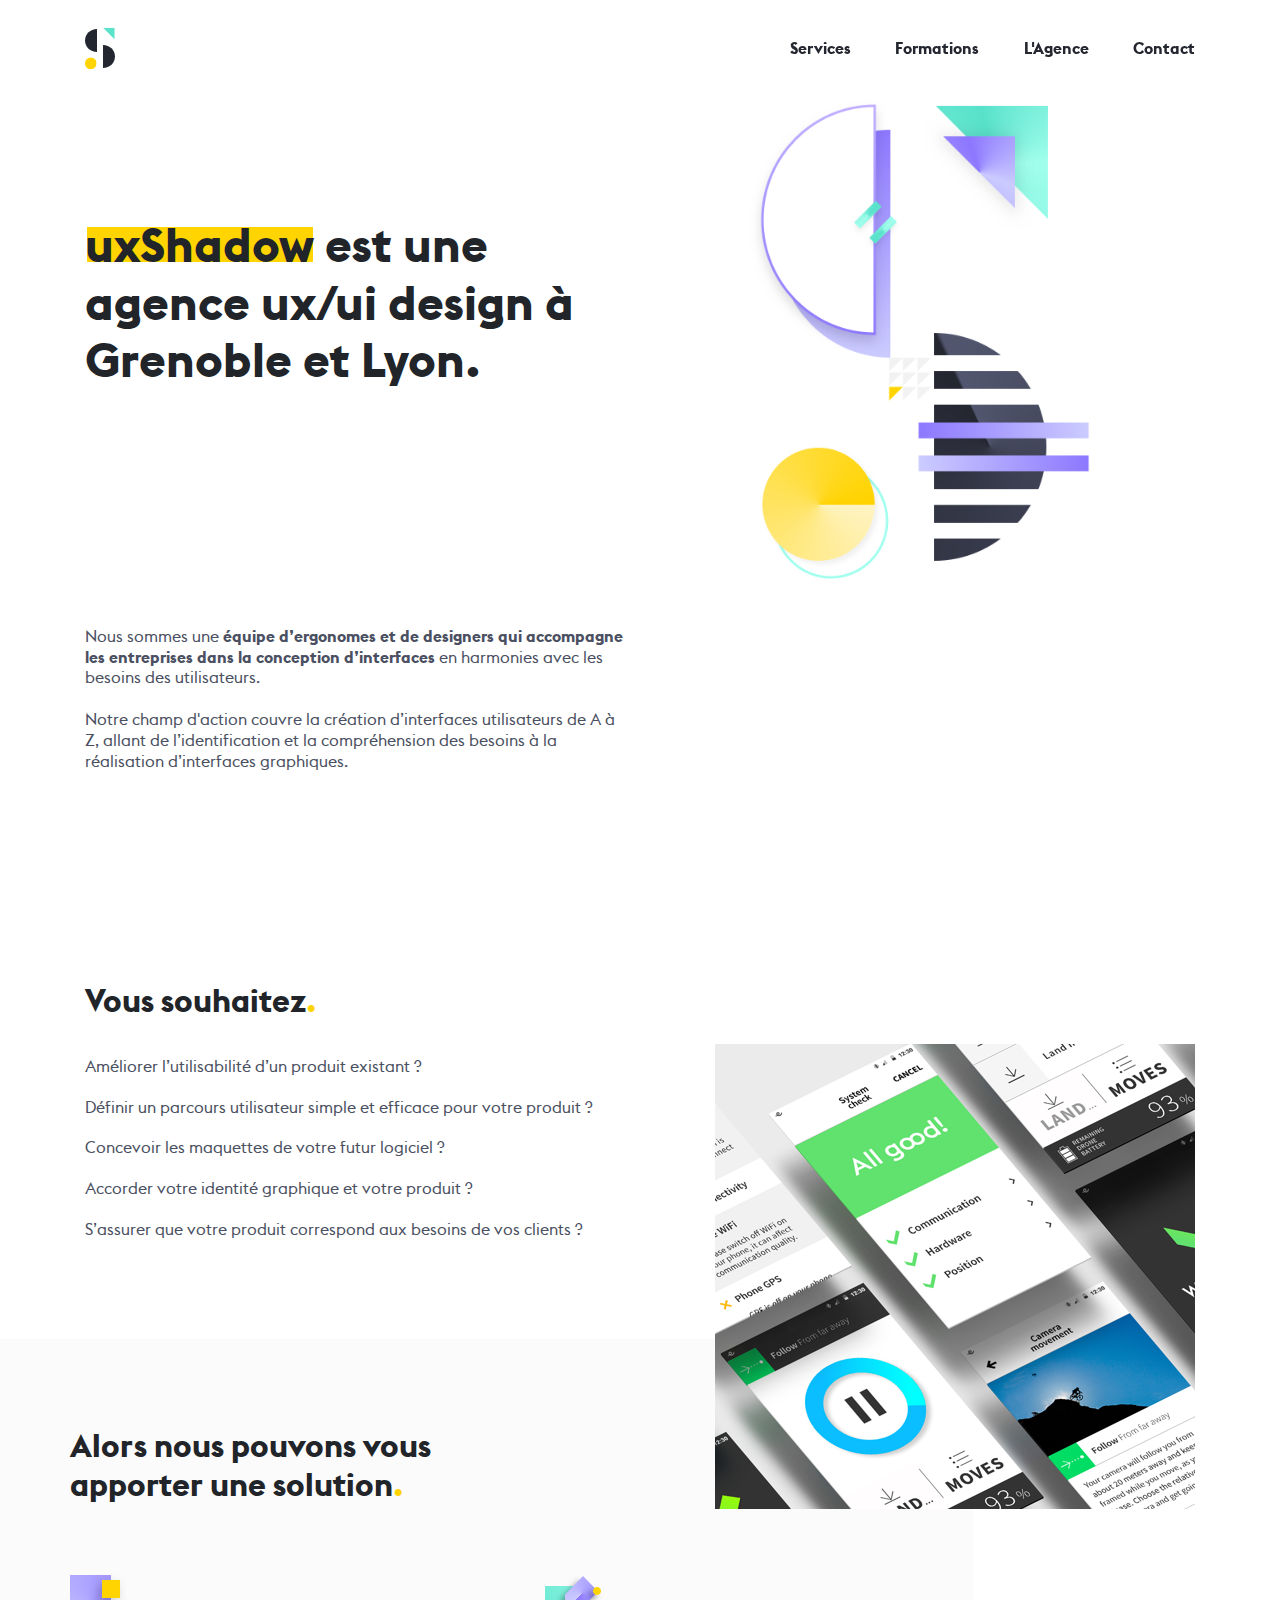
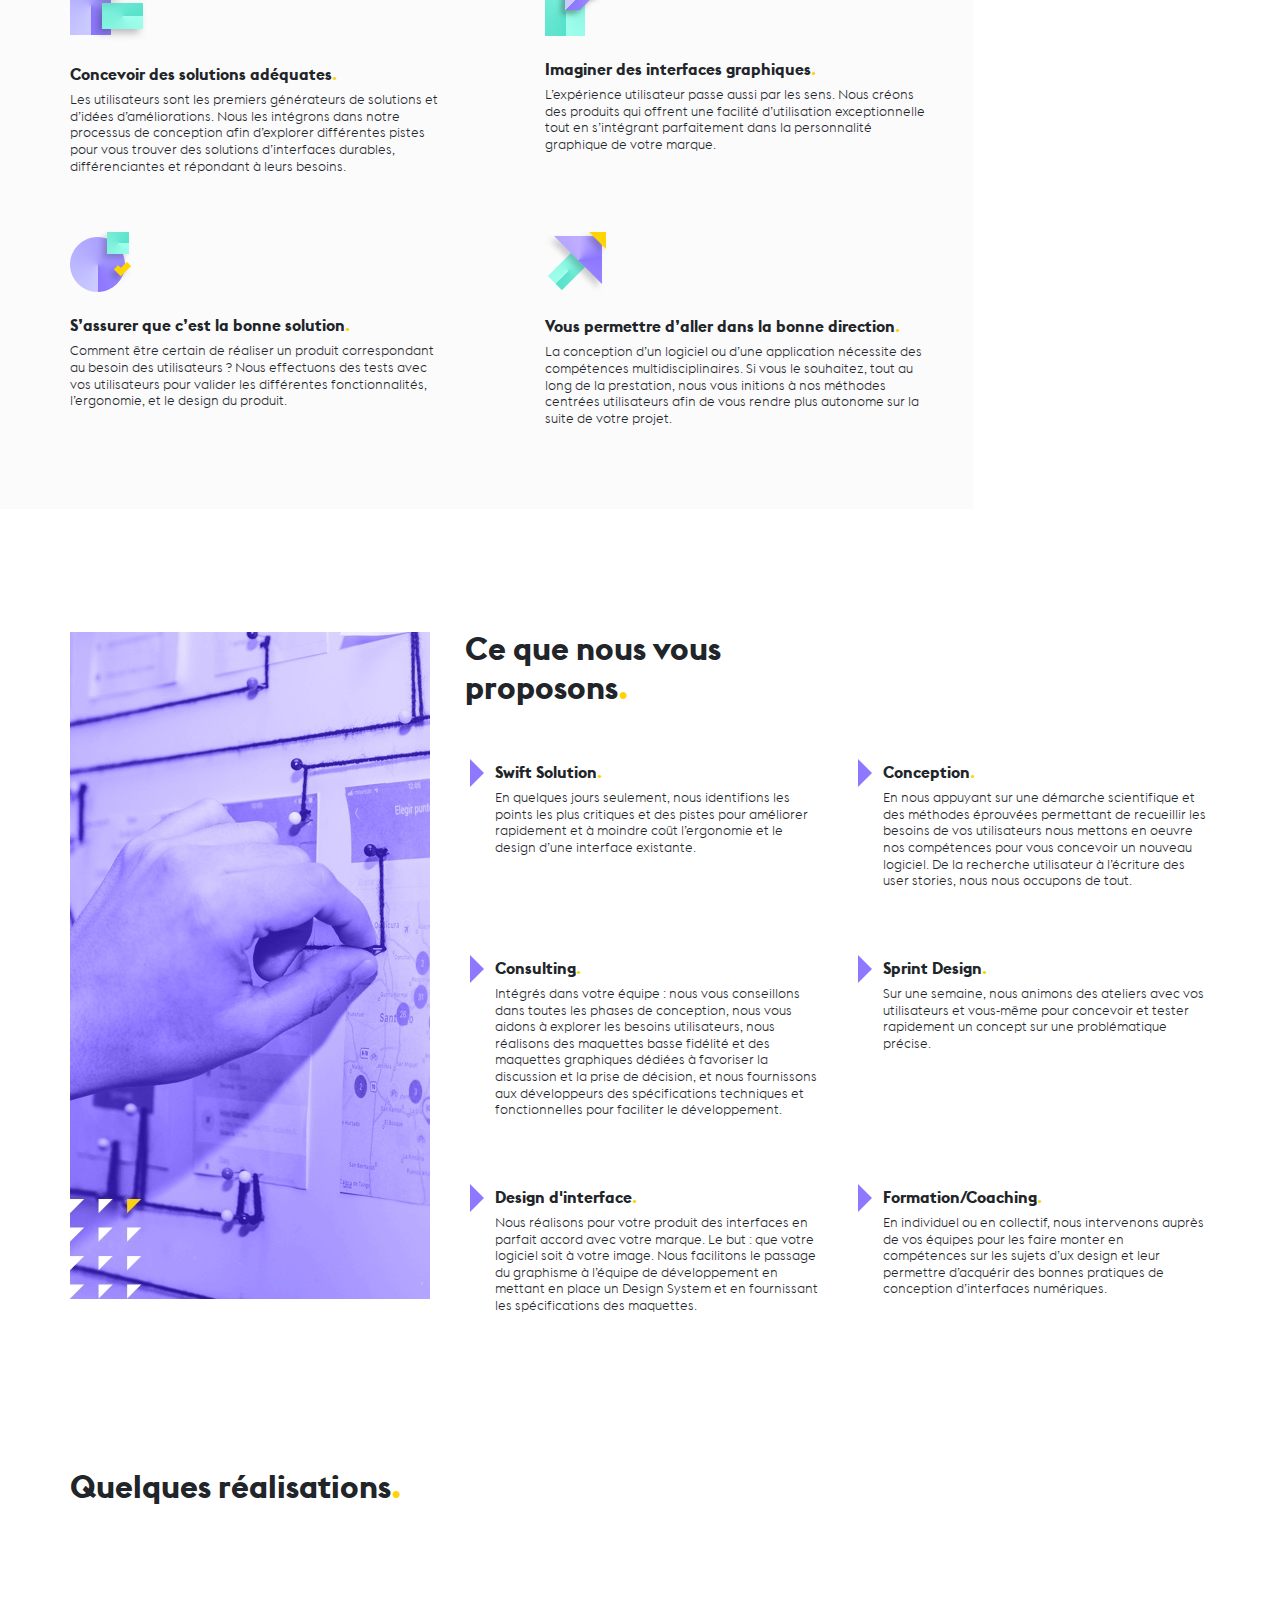
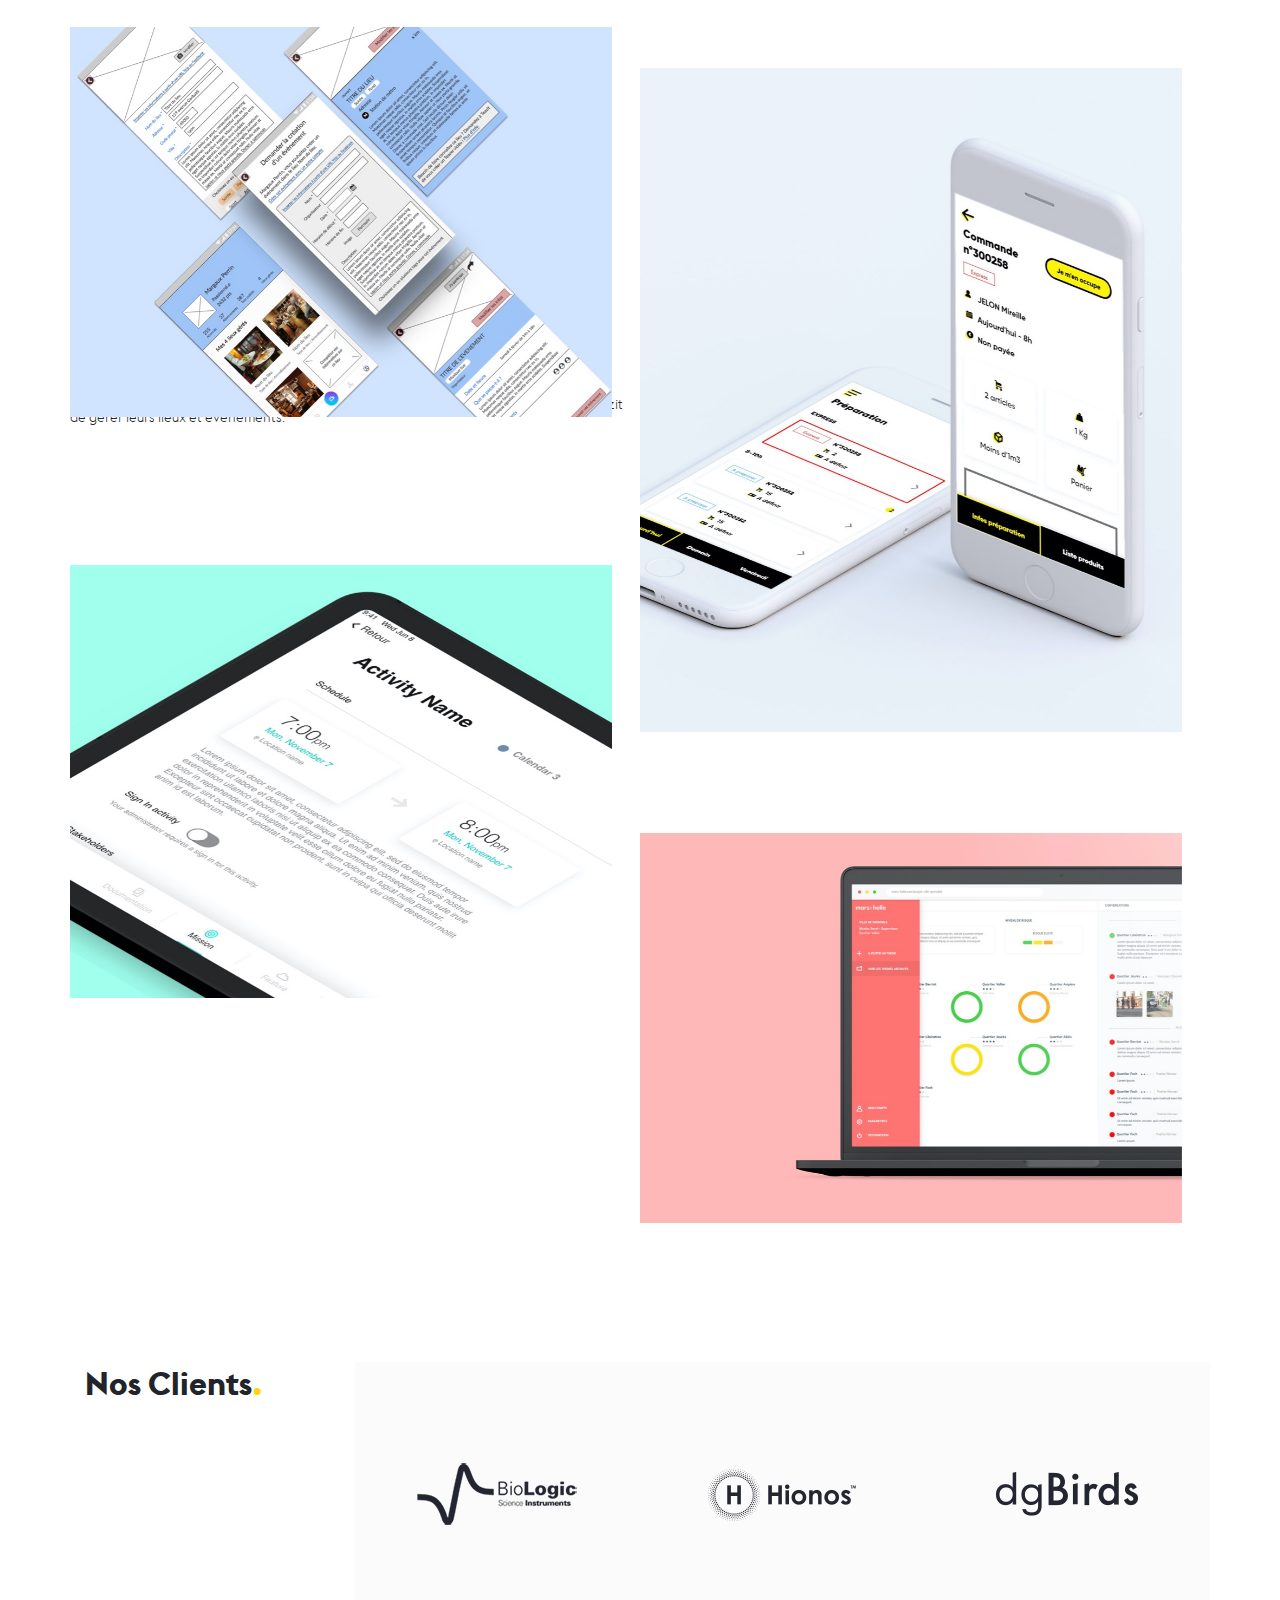
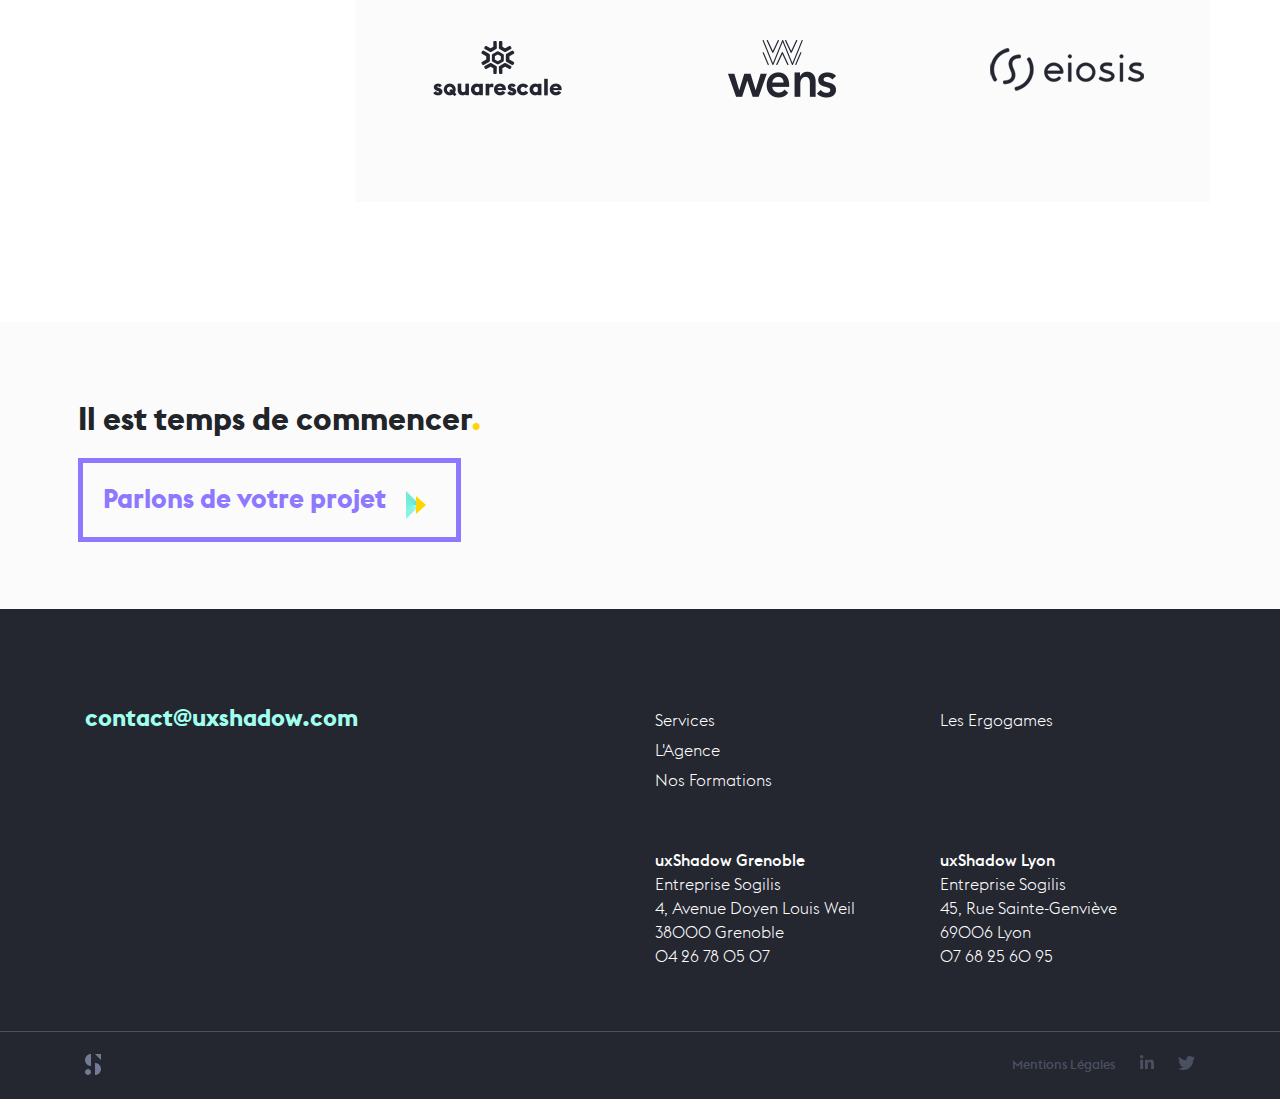
==== commit 7056acd9: "Correct bug on Main Menu" ====
--- a/index.html
+++ b/index.html
@@ -53,7 +53,7 @@
                     <div class="col-xl-1 col-lg-1 col-md-1 col-sm-1 ">
                         <a href="index.html"><img src="img/header_logo_uxshadow.svg"></a>
                     </div>
-                    <div class="col-xl-6 col-lg-7 offset-lg-4 col-md-10 offset-md-1 text-right menu">
+                    <div class="col-xl-7 col-lg-7 offset-lg-4 col-md-10 offset-md-1 text-right menu">
                         <a href="services.html" class="link_services">Services</a>
                         <!--<a href="" class="link_realisations">Réalisations</a>-->
                          <a href="formations.html" class="link_agence">Formations</a>
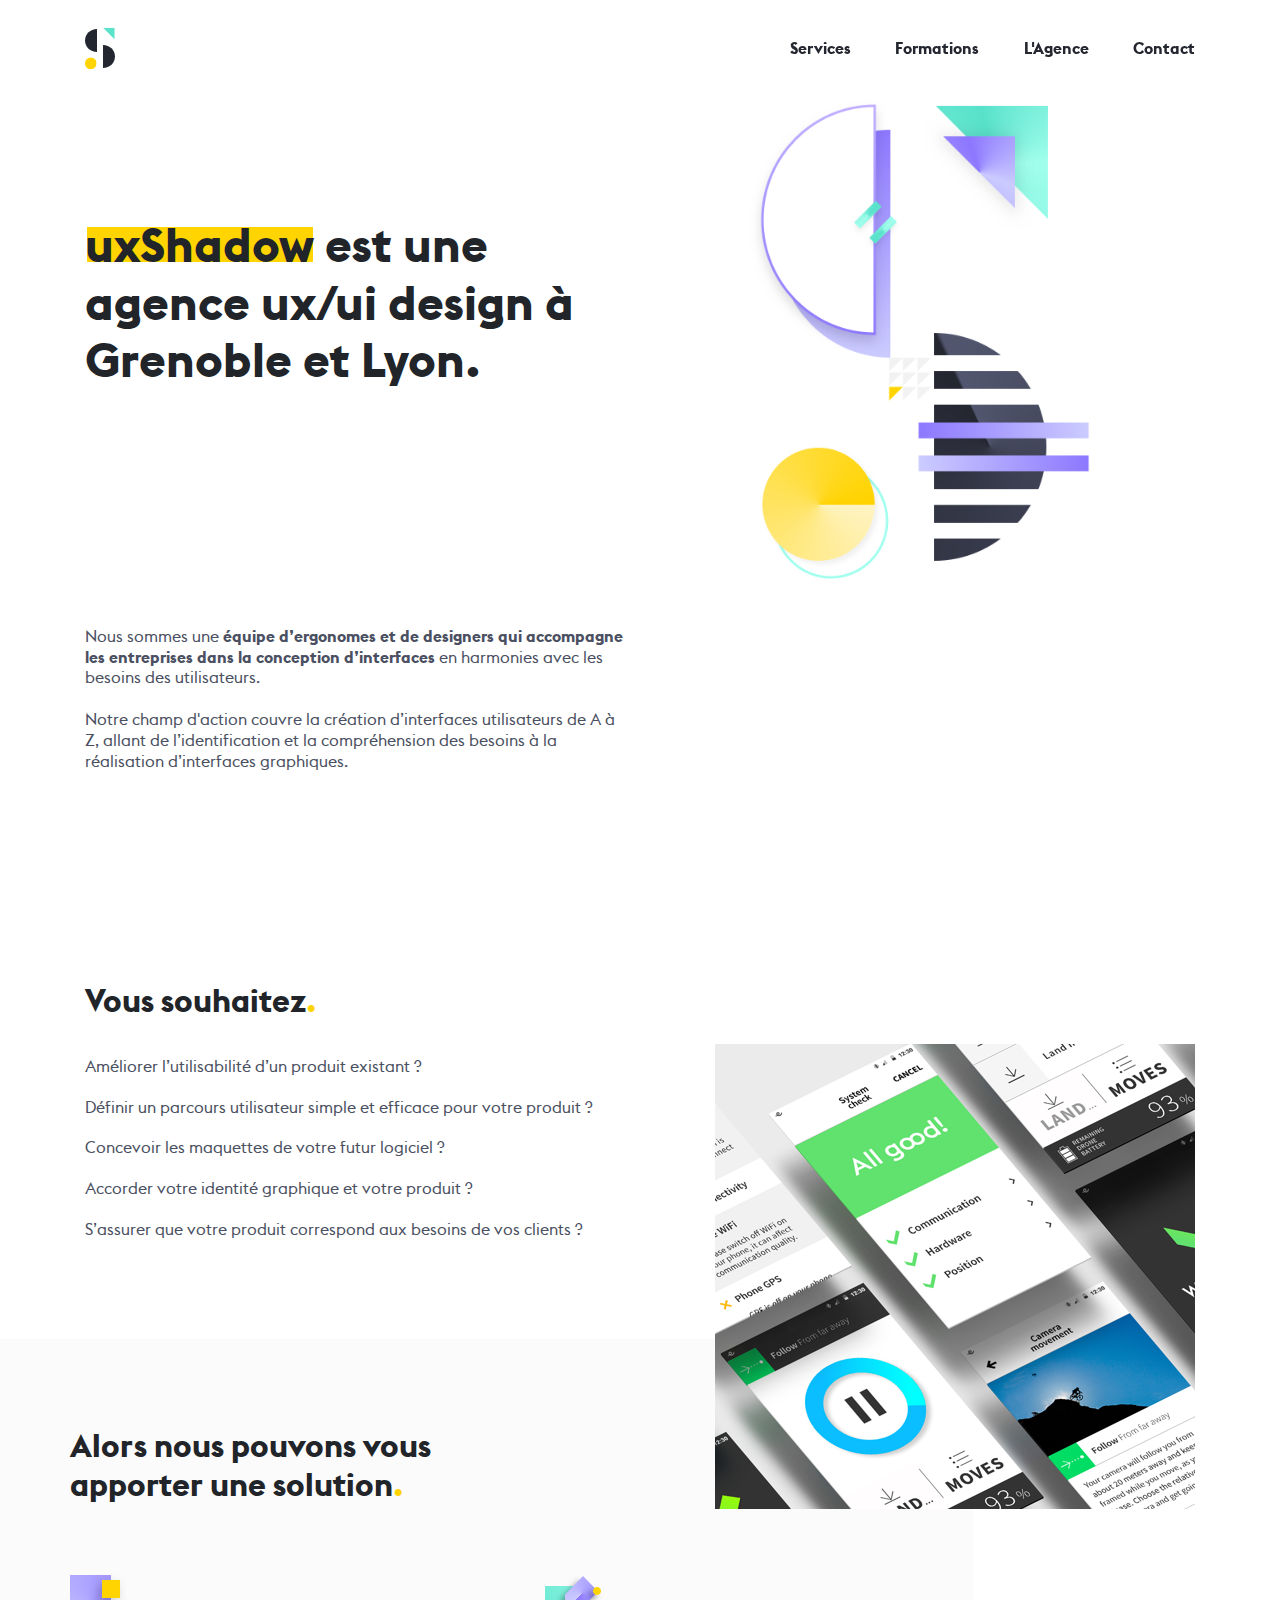
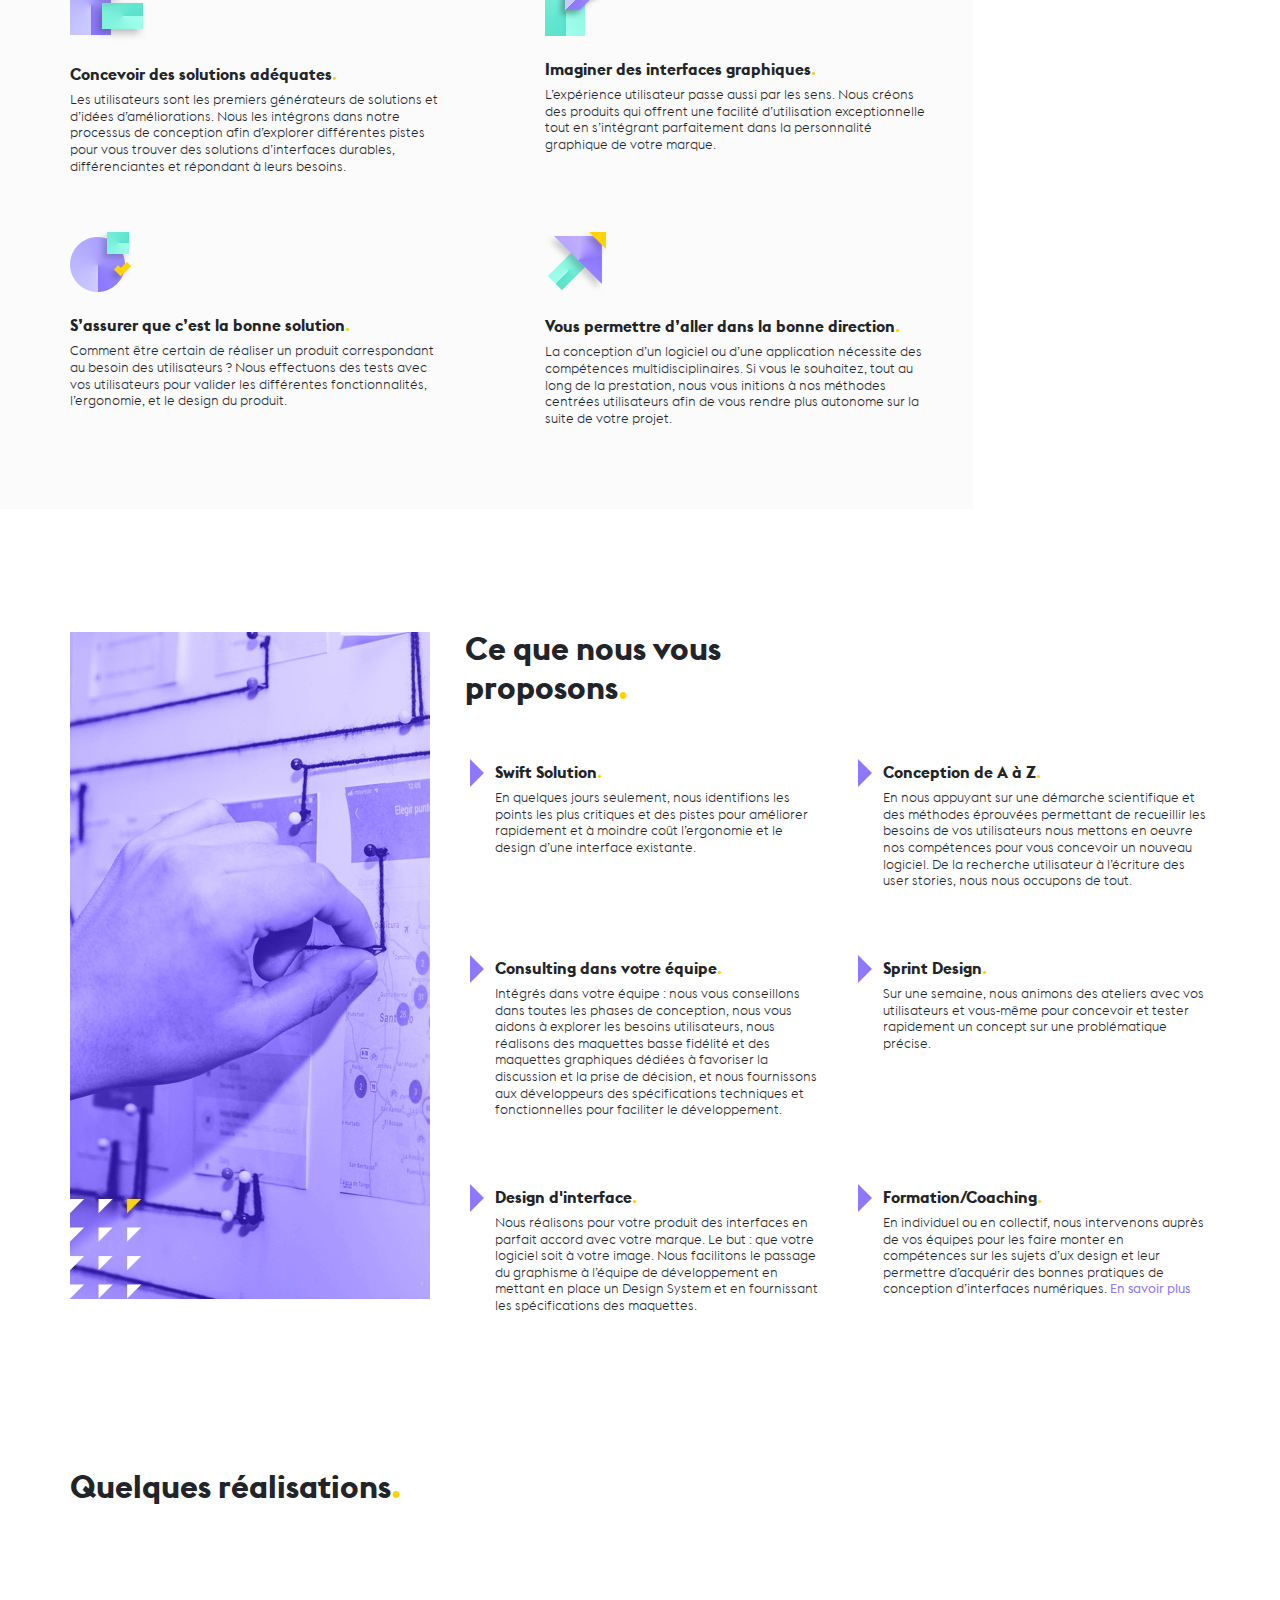
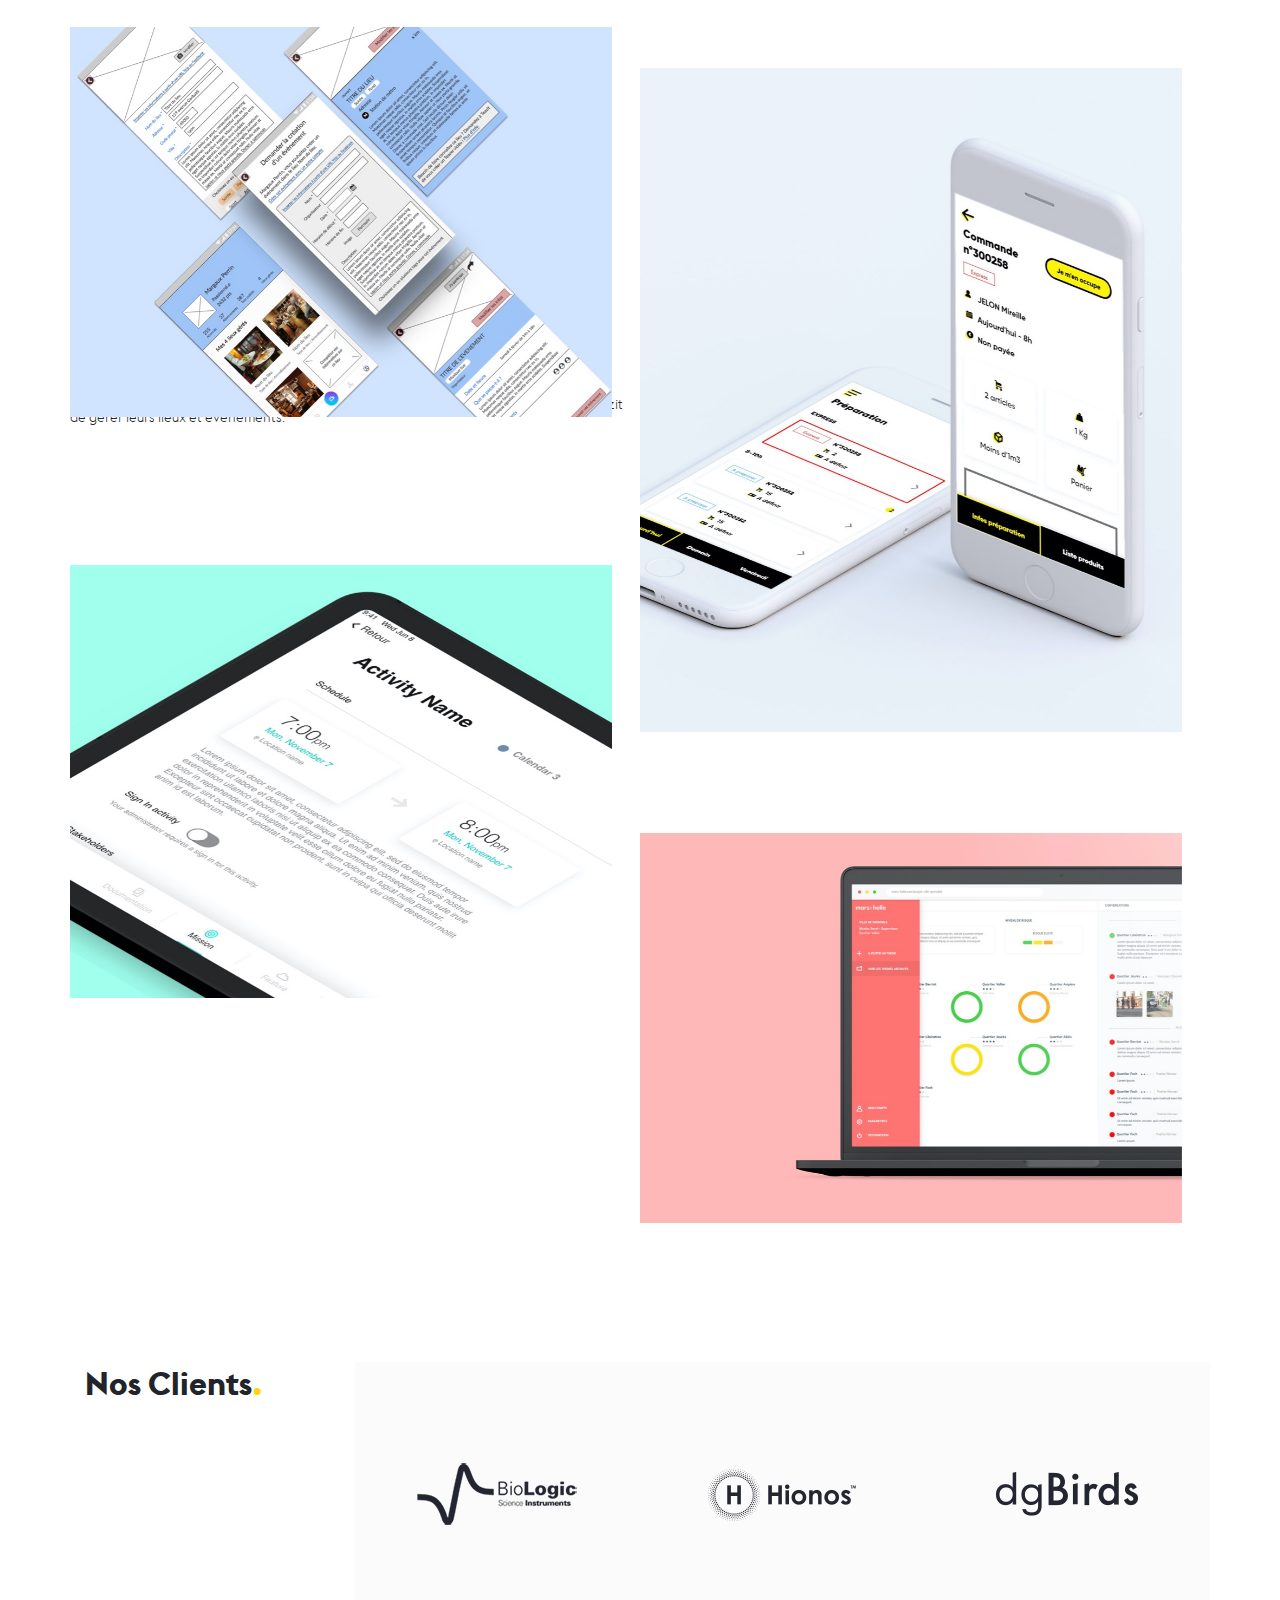
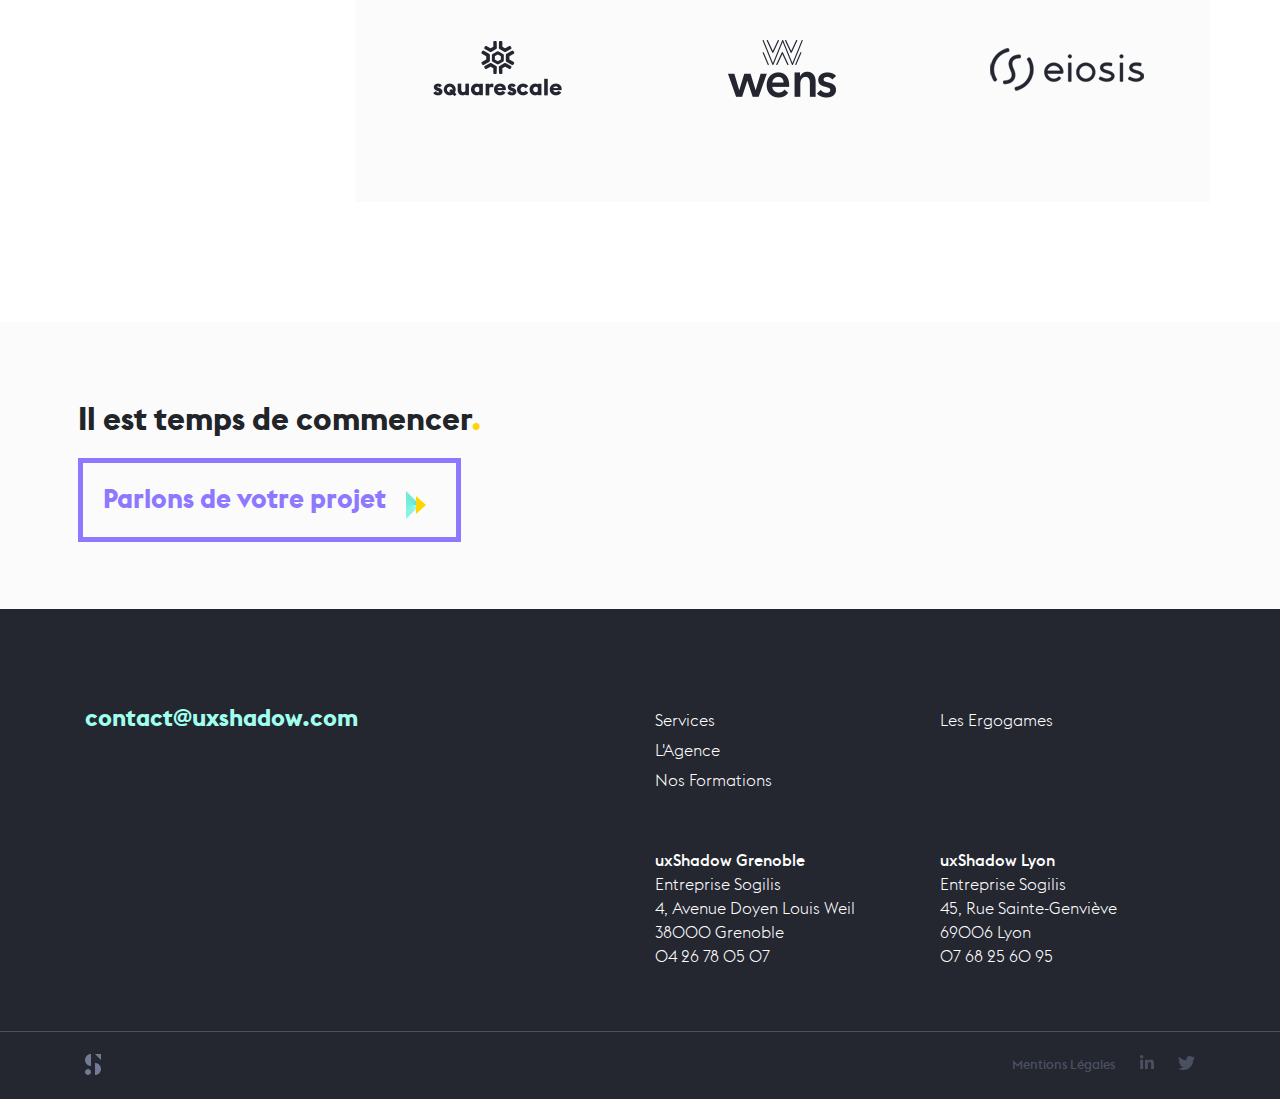
==== commit c6d22030: "Autres modifs de texte + ajout de liens" ====
--- a/index.html
+++ b/index.html
@@ -194,13 +194,13 @@
                             </p>
                         </div>
                         <div class="col-xl-6 col-lg-6 col-md-6 col-sm-6 col-12">
-                            <p class="text_level_16pt_bold">Conception<span class="supernova">.</span></p>
+                            <p class="text_level_16pt_bold">Conception de A à Z<span class="supernova">.</span></p>
                             <p class="text_level_14pt">
                                 En nous appuyant sur une démarche scientifique et des méthodes éprouvées permettant de recueillir les besoins de vos utilisateurs nous mettons en oeuvre nos compétences pour vous concevoir un nouveau logiciel. De la recherche utilisateur à l’écriture des user stories, nous nous occupons de tout. 
                             </p>
                         </div>
                         <div class="col-xl-6 col-lg-6 col-md-6 col-sm-6 col-12">
-                            <p class="text_level_16pt_bold">Consulting<span class="supernova">.</span></p>
+                            <p class="text_level_16pt_bold">Consulting dans votre équipe<span class="supernova">.</span></p>
                             <p class="text_level_14pt">
                                 Intégrés dans votre équipe : nous vous conseillons dans toutes les phases de conception, nous vous aidons à explorer les besoins utilisateurs, nous réalisons des maquettes basse fidélité et des maquettes graphiques dédiées à favoriser la discussion et la prise de décision, et nous fournissons aux développeurs des spécifications techniques et fonctionnelles pour faciliter le développement. 
                             </p>
@@ -222,7 +222,7 @@
                         <div class="col-xl-6 col-lg-6 col-md-6 col-sm-6 col-12">
                             <p class="text_level_16pt_bold">Formation/Coaching<span class="supernova">.</span></p>
                             <p class="text_level_14pt">
-                               En individuel ou en collectif, nous intervenons auprès de vos équipes pour les faire monter en compétences sur les sujets d’ux design et leur permettre d’acquérir des bonnes pratiques de conception d’interfaces numériques.
+                               En individuel ou en collectif, nous intervenons auprès de vos équipes pour les faire monter en compétences sur les sujets d’ux design et leur permettre d’acquérir des bonnes pratiques de conception d’interfaces numériques. <a href="formations.html" class="link_heliotrope">En savoir plus</a>
                             </p>
                         </div>
                     </div>
